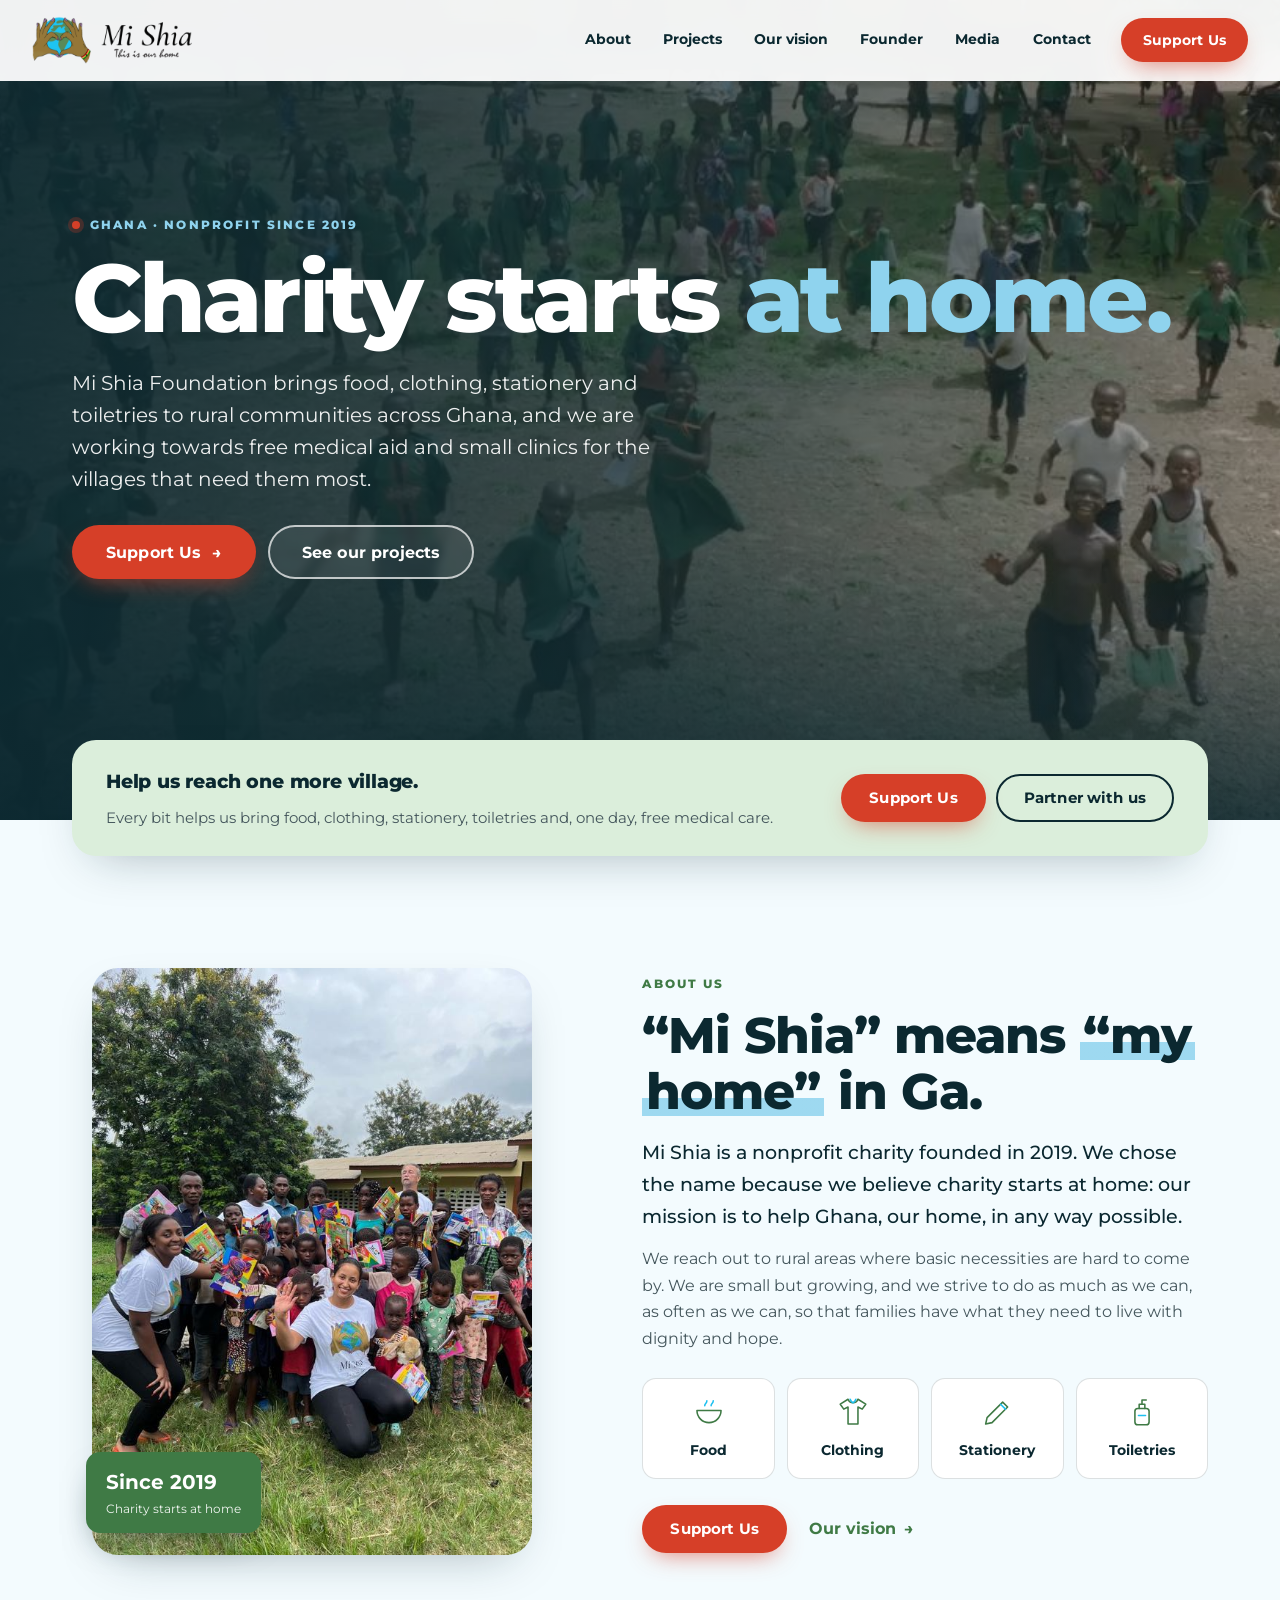
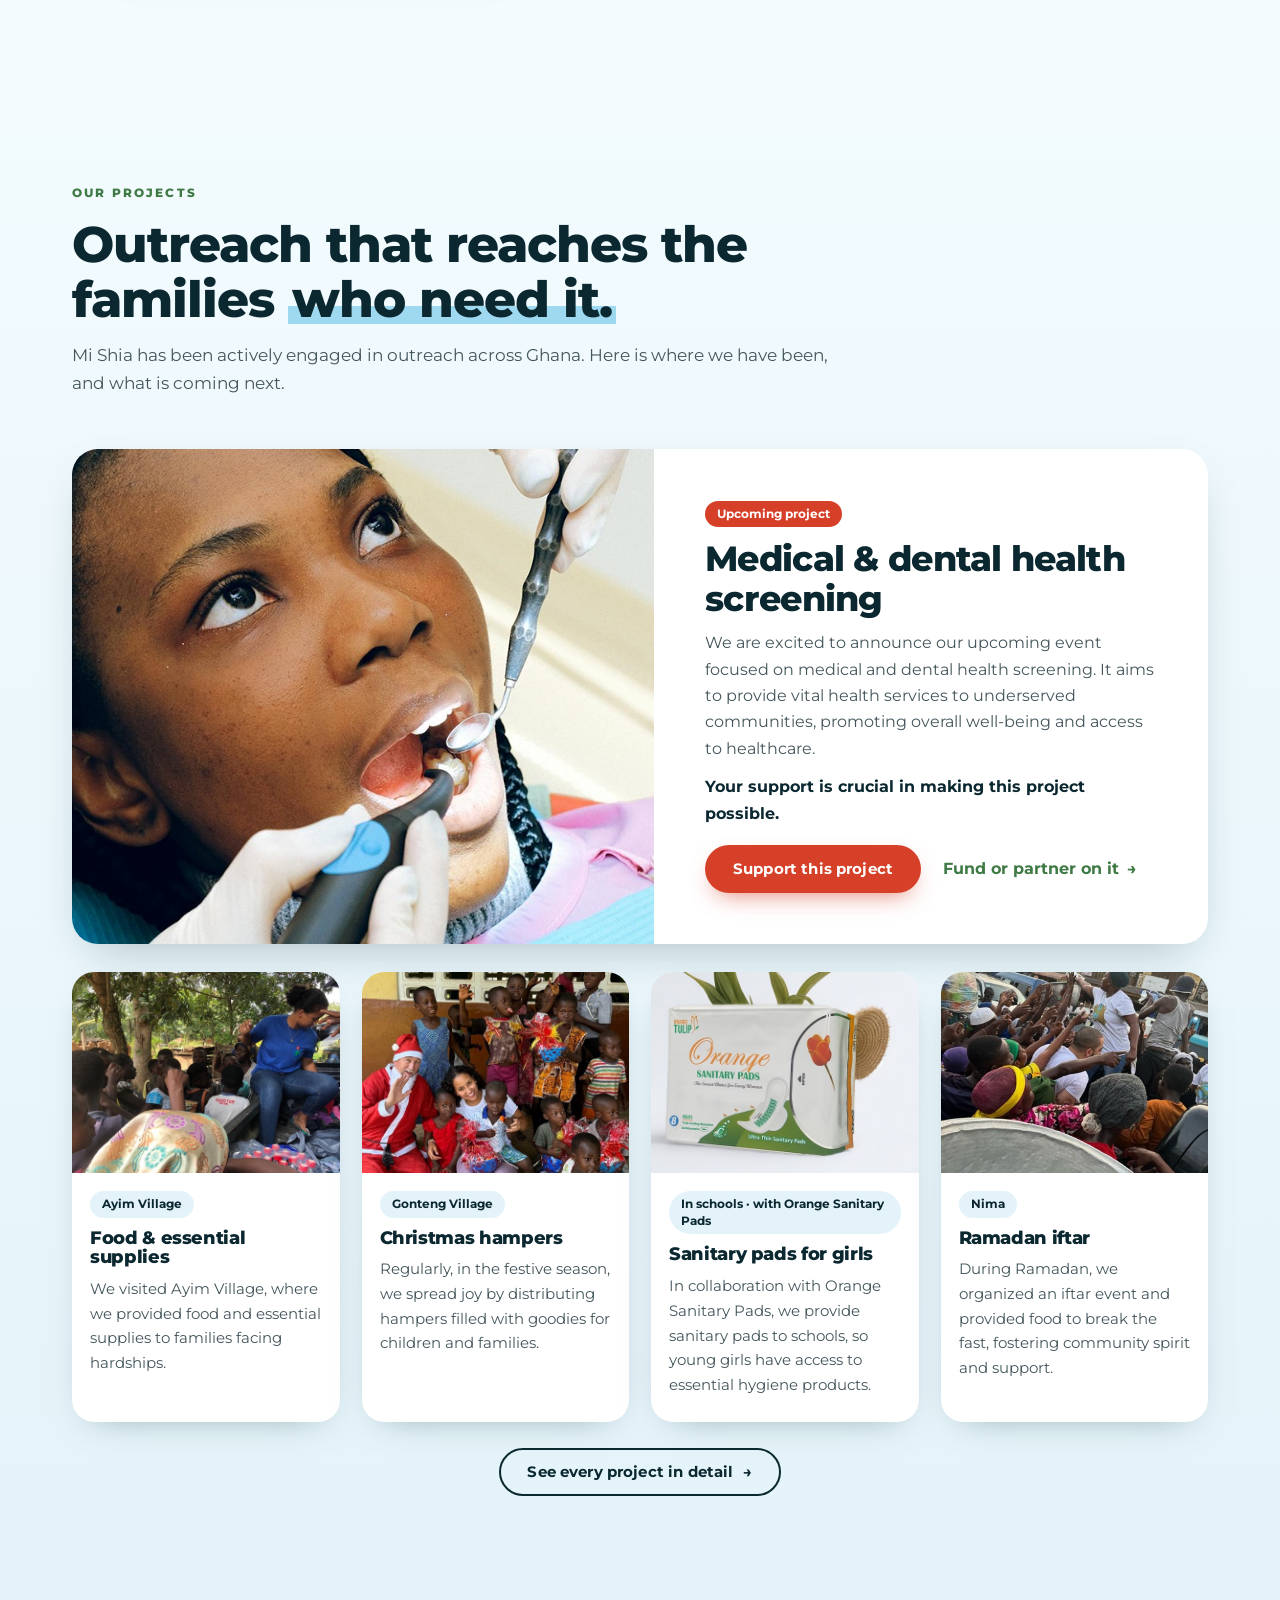
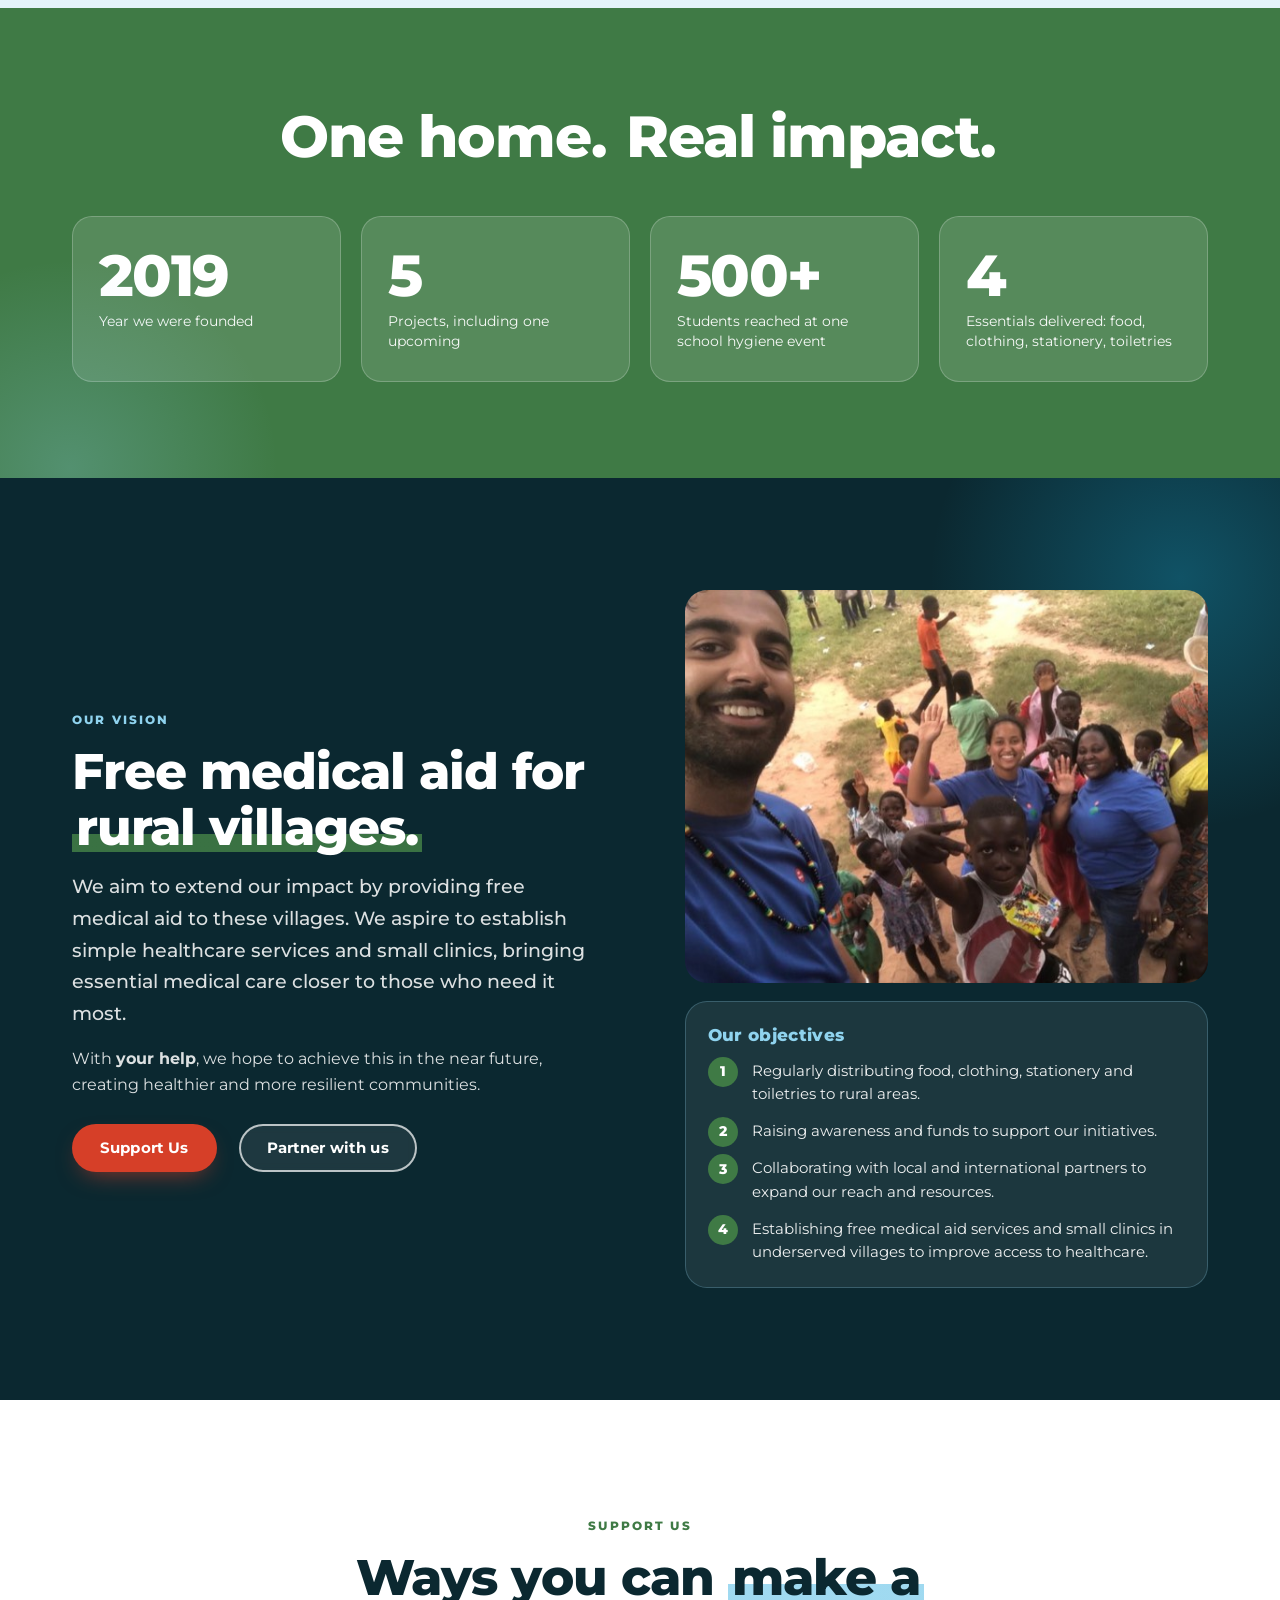
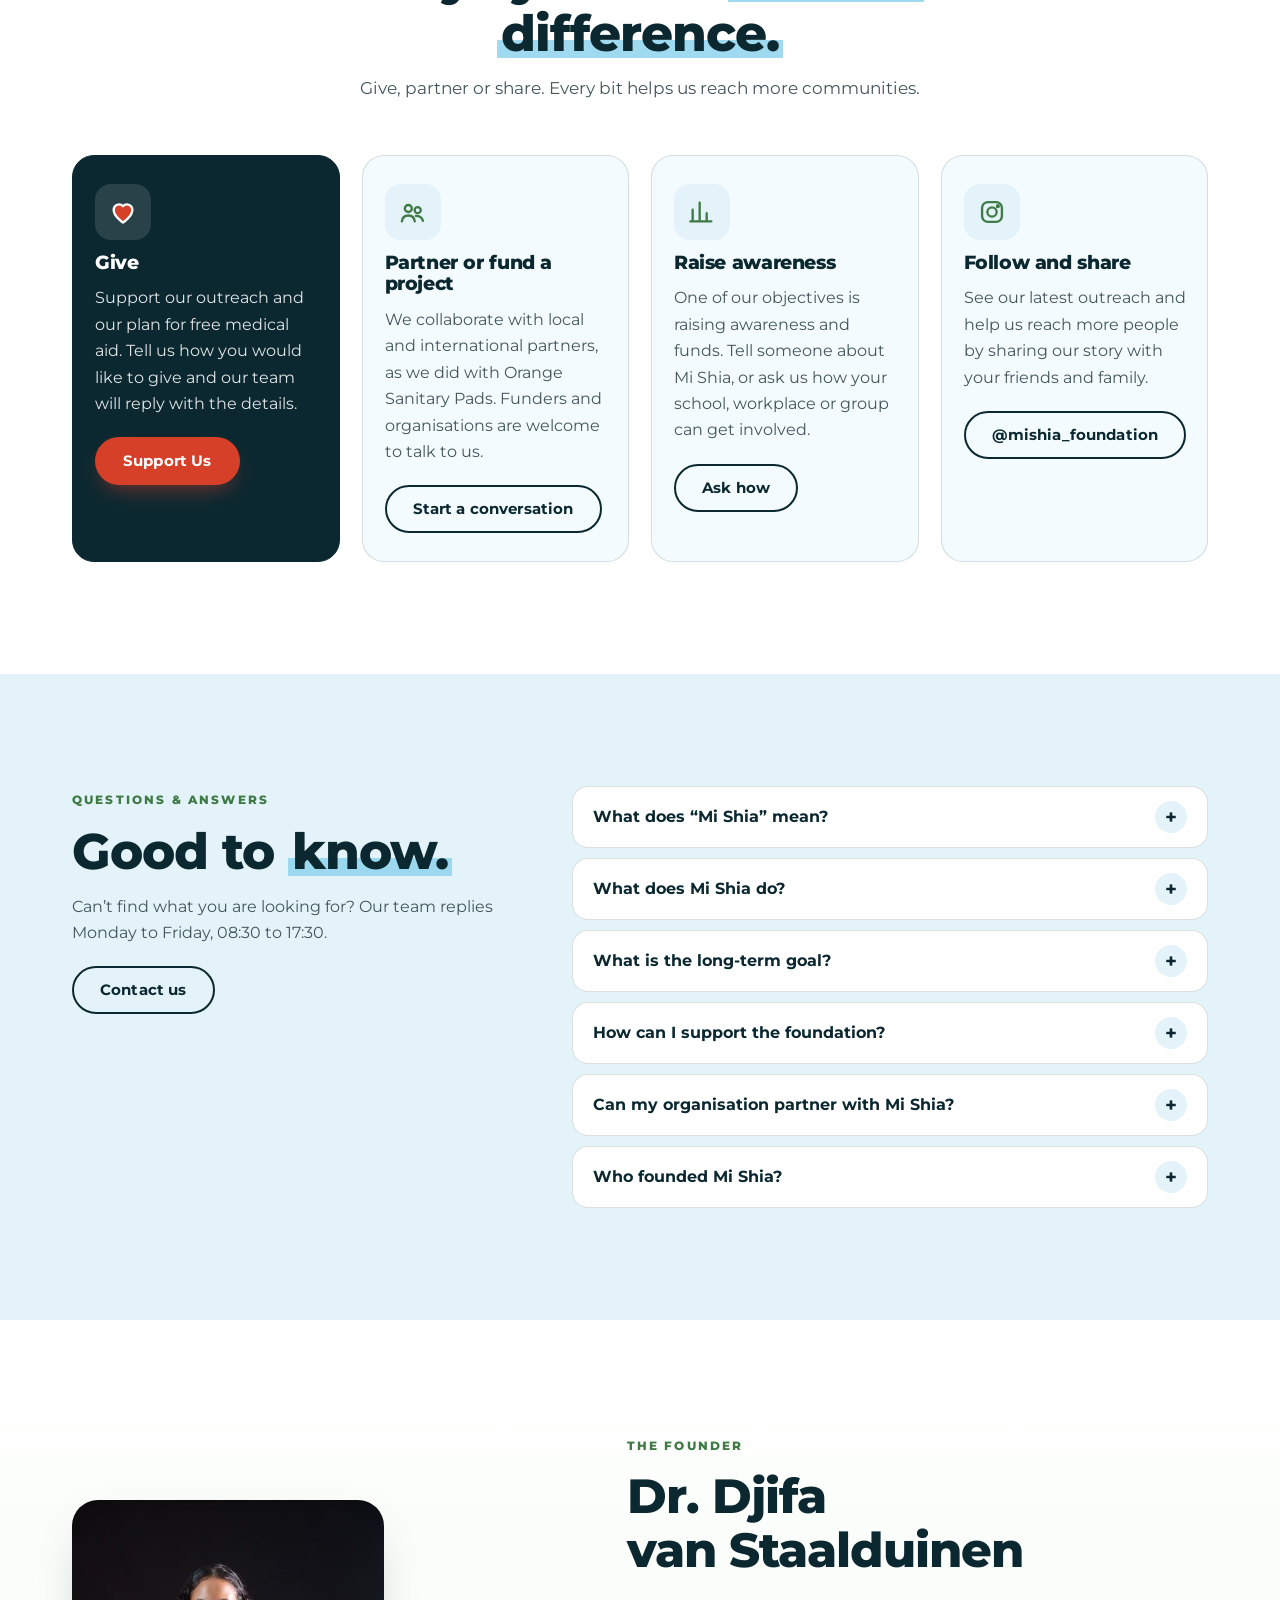
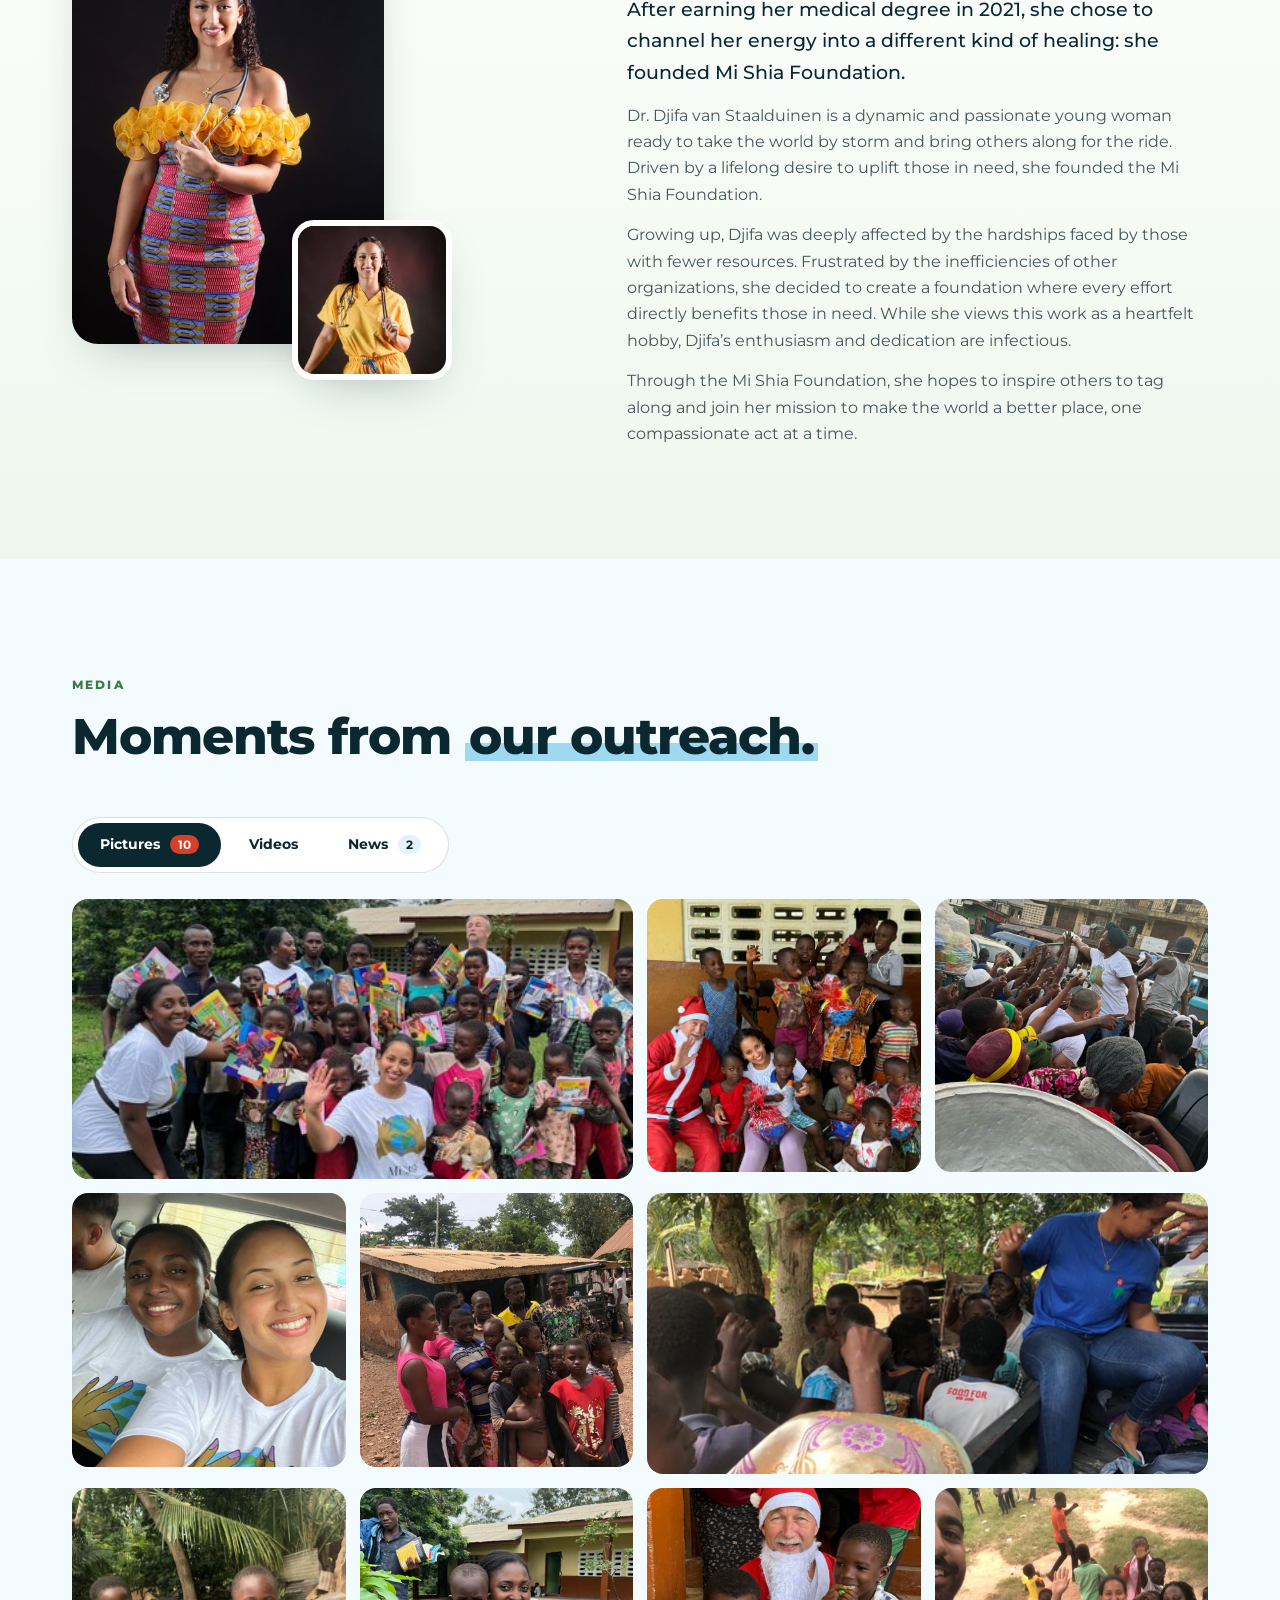
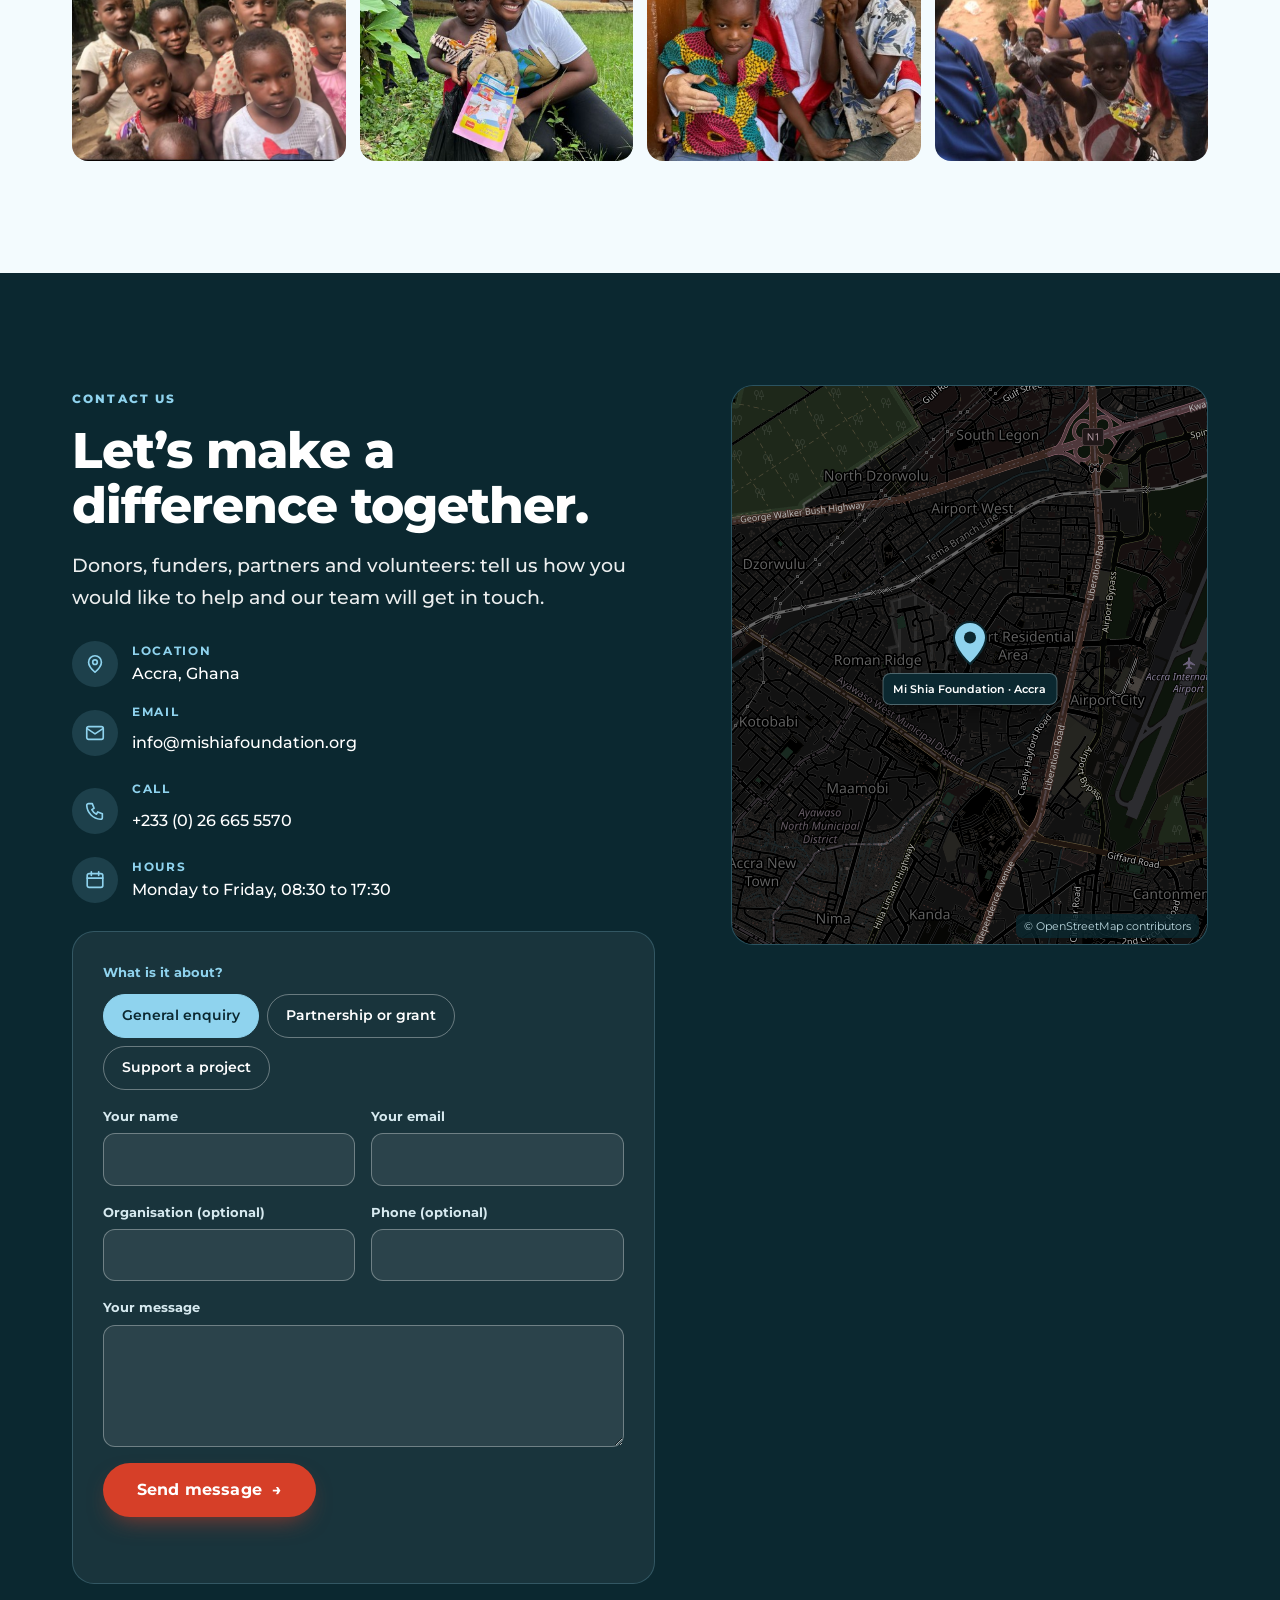
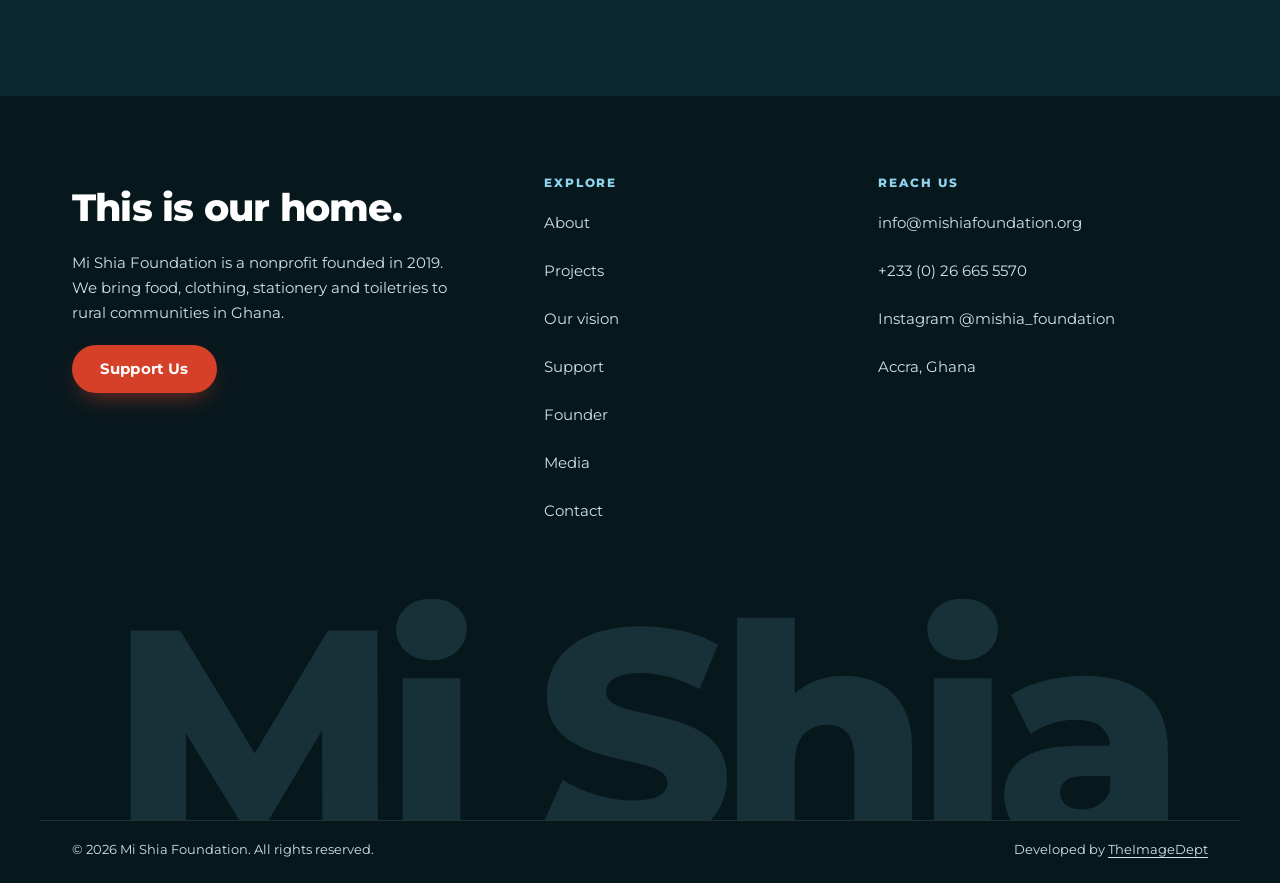
==== index.html @ f890f3b7 "Redesign: humanitarian look, projects page, new hero video, swipe cards on phones - New single style" ====
<!doctype html>
<html lang="en">
<head>
  <meta charset="utf-8">
  <meta name="viewport" content="width=device-width, initial-scale=1, viewport-fit=cover">
  <meta name="theme-color" content="#0b2830">
  <title>Mi Shia Foundation | Charity starts at home</title>
  <meta name="description" content="Mi Shia Foundation is a Ghanaian nonprofit founded in 2019. We bring food, clothing, stationery and toiletries to rural communities, and we are working towards free medical aid and small clinics.">
  <meta property="og:title" content="Mi Shia Foundation | This is our home">
  <meta property="og:description" content="Food, clothing, stationery and toiletries for rural communities in Ghana. Help us reach one more village.">
  <meta property="og:image" content="assets/images/support.jpg">
  <link rel="icon" href="https://mishiafoundation.org/wp-content/uploads/2025/03/cropped-Favicon-32x32.png">
  <link rel="preconnect" href="https://fonts.googleapis.com">
  <link rel="preconnect" href="https://fonts.gstatic.com" crossorigin>
  <link href="https://fonts.googleapis.com/css2?family=Montserrat:wght@400..800&display=swap" rel="stylesheet">
  <link rel="preload" as="image" href="assets/images/hero-poster.jpg" fetchpriority="high">
  <link rel="stylesheet" href="assets/css/site.css">
  <script>document.documentElement.classList.add('js');</script>
</head>
<body>
  <a class="skip" href="#main">Skip to content</a>

  <header class="nav" id="nav">
    <div class="nav-in">
      <a class="brand" href="#home" aria-label="Mi Shia Foundation, home">
        <img src="assets/images/logo-small.png" alt="Mi Shia, this is our home" width="420" height="144">
      </a>
      <nav class="nav-links" id="nav-links" aria-label="Main">
        <a href="#about">About</a>
        <a href="projects.html">Projects</a>
        <a href="#vision">Our vision</a>
        <a href="#founder">Founder</a>
        <a href="#media">Media</a>
        <a href="#contact">Contact</a>
        <a class="btn btn-cta nav-drawer-cta" href="#donate">Support Us</a>
      </nav>
      <a class="btn btn-cta btn-sm nav-cta" href="#donate">Support Us</a>
      <button class="menu-toggle" type="button" aria-label="Open menu" aria-expanded="false" aria-controls="nav-links"><span></span></button>
    </div>
  </header>

  <main id="main">

  <!-- ============ HERO ============ -->
  <section class="hero" id="home" aria-labelledby="hero-title">
    <div class="hero-media" aria-hidden="true">
      <img class="hero-poster" src="assets/images/hero-poster.jpg" alt="" width="960" height="540" fetchpriority="high" decoding="async">
      <video id="hero-video" muted loop playsinline preload="none" poster="assets/images/hero-poster.jpg"></video>
      <script>
        /* Each device downloads only its own clip (about 3 MB on a phone, 6 MB on a computer).
           Nothing is downloaded in data-saver mode, on 2G, or when the visitor asked for less motion:
           they just see the still picture. Phones only autoplay muted, inline video, so those flags are set first. */
        (function () {
          var v = document.getElementById('hero-video'); if (!v) return;
          var c = navigator.connection || {}, m = window.matchMedia;
          if (c.saveData || /(^|-)2g$/.test(c.effectiveType || '') || (m && m('(prefers-reduced-motion: reduce)').matches)) return;
          var phone = (m && m('(max-width: 720px), (pointer: coarse) and (max-height: 520px)').matches) || /(^|-)3g$/.test(c.effectiveType || '');
          v.muted = true; v.defaultMuted = true; v.volume = 0;
          ['muted', 'playsinline', 'webkit-playsinline', 'disablepictureinpicture', 'disableremoteplayback'].forEach(function (a) { v.setAttribute(a, ''); });
          v.preload = 'auto';
          v.src = phone ? 'assets/videos/hero-mobile.mp4' : 'assets/videos/hero-desktop.mp4';
          function go() { var p = v.play(); if (p && p.catch) p.catch(arm); }
          function arm() {
            ['touchend', 'pointerup', 'click', 'keydown'].forEach(function (t) {
              window.addEventListener(t, function f() { window.removeEventListener(t, f, true); go(); }, { capture: true, passive: true });
            });
          }
          v.addEventListener('canplay', go, { once: true });
          v.addEventListener('playing', function () { v.classList.add('on'); });
          document.addEventListener('visibilitychange', function () { if (!document.hidden && v.paused && v.src) go(); });
        })();
      </script>
    </div>

    <div class="wrap hero-grid">
      <div class="hero-copy">
        <p class="kicker kicker-light"><span class="dot" aria-hidden="true"></span>Ghana &middot; Nonprofit since 2019</p>
        <h1 id="hero-title">Charity starts <span class="hl">at home.</span></h1>
        <p class="hero-sub">Mi Shia Foundation brings food, clothing, stationery and toiletries to rural communities across Ghana, and we are working towards free medical aid and small clinics for the villages that need them most.</p>
        <div class="hero-cta">
          <a class="btn btn-cta btn-lg" href="#donate">Support Us <span aria-hidden="true">&rarr;</span></a>
          <a class="btn btn-ghost btn-lg" href="#projects">See our projects</a>
        </div>
      </div>

    </div>
  </section>

  <!-- ============ HERO STRIP: featured project + quick give ============ -->
  <section class="strip" aria-label="Featured project and ways to give">
    <div class="wrap strip-grid">
      <div class="strip-give">
        <p class="strip-title">Help us reach one more village.</p>
        <p>Every bit helps us bring food, clothing, stationery, toiletries and, one day, free medical care.</p>
        <div class="strip-btns">
          <a class="btn btn-cta" data-donate href="mailto:info@mishiafoundation.org?subject=I%20would%20like%20to%20support%20Mi%20Shia%20Foundation">Support Us</a>
          <a class="btn btn-outline" href="#contact" data-enquiry="Partnership or grant">Partner with us</a>
        </div>
      </div>
    </div>
  </section>

  <!-- ============ ABOUT ============ -->
  <section class="section about" id="about" aria-labelledby="about-title">
    <div class="wrap about-grid">
      <figure class="about-photo reveal">
        <img src="assets/images/support-sm.jpg" srcset="assets/images/support-sm.jpg 600w, assets/images/support.jpg 810w" sizes="(min-width: 900px) 440px, 90vw" alt="Mi Shia volunteers kneeling and smiling with children who are holding new books" width="600" height="800" loading="lazy" decoding="async">
        <figcaption class="about-badge"><strong>Since 2019</strong><span>Charity starts at home</span></figcaption>
      </figure>

      <div class="about-copy reveal">
        <p class="kicker">About us</p>
        <h2 id="about-title">&ldquo;Mi Shia&rdquo; means <span class="mark">&ldquo;my home&rdquo;</span> in Ga.</h2>
        <p class="lede">Mi Shia is a nonprofit charity founded in 2019. We chose the name because we believe charity starts at home: our mission is to help Ghana, our home, in any way possible.</p>
        <p>We reach out to rural areas where basic necessities are hard to come by. We are small but growing, and we strive to do as much as we can, as often as we can, so that families have what they need to live with dignity and hope.</p>

        <ul class="essentials" aria-label="What we give">
          <li><svg viewBox="0 0 48 48" aria-hidden="true"><path d="M7 22h34a17 17 0 0 1-34 0z"/><path d="M18 15c0-3 3-3 3-7M27 15c0-3 3-3 3-7" class="acc"/></svg><span>Food</span></li>
          <li><svg viewBox="0 0 48 48" aria-hidden="true"><path d="M17 6 6 13l5 7 6-3v24h14V17l6 3 5-7-11-7c-1 3-4 5-7 5s-6-2-7-5z"/><path d="M20 6c1 3 4 5 4 5s3-2 4-5" class="acc"/></svg><span>Clothing</span></li>
          <li><svg viewBox="0 0 48 48" aria-hidden="true"><path d="M8 41l2-9 22-22 7 7-22 22z"/><path d="M29 13l7 7" class="acc"/></svg><span>Stationery</span></li>
          <li><svg viewBox="0 0 48 48" aria-hidden="true"><rect x="14" y="19" width="20" height="23" rx="4"/><path d="M20 19v-6h8v6M24 13V7h6"/><path d="M19 29h10" class="acc"/></svg><span>Toiletries</span></li>
        </ul>

        <div class="row-cta">
          <a class="btn btn-cta" href="#donate">Support Us</a>
          <a class="link-arrow" href="#vision">Our vision <span aria-hidden="true">&rarr;</span></a>
        </div>
      </div>
    </div>
  </section>

  <!-- ============ PROJECTS ============ -->
  <section class="section projects" id="projects" aria-labelledby="projects-title">
    <div class="wrap">
      <header class="section-head reveal">
        <p class="kicker">Our projects</p>
        <h2 id="projects-title">Outreach that reaches the families <span class="mark">who need it.</span></h2>
        <p>Mi Shia has been actively engaged in outreach across Ghana. Here is where we have been, and what is coming next.</p>
      </header>

      <article class="feature reveal" id="screening">
        <img src="assets/images/projects/screening.jpg" srcset="assets/images/projects/screening-sm.jpg 560w, assets/images/projects/screening.jpg 800w" sizes="(min-width: 900px) 50vw, 100vw" alt="A young woman having a dental check-up" width="800" height="600" loading="lazy" decoding="async">
        <div class="feature-body">
          <span class="chip chip-cta">Upcoming project</span>
          <h3>Medical &amp; dental health screening</h3>
          <p>We are excited to announce our upcoming event focused on medical and dental health screening. It aims to provide vital health services to underserved communities, promoting overall well-being and access to healthcare.</p>
          <p class="strong">Your support is crucial in making this project possible.</p>
          <div class="row-cta">
            <a class="btn btn-cta" href="#donate">Support this project</a>
            <a class="link-arrow" href="#contact" data-enquiry="Partnership or grant">Fund or partner on it <span aria-hidden="true">&rarr;</span></a>
          </div>
        </div>
      </article>

      <div class="proj-grid">
        <article class="proj reveal">
          <img src="assets/images/projects/ayim-sm.jpg" srcset="assets/images/projects/ayim-sm.jpg 560w, assets/images/projects/ayim.jpg 900w" sizes="(min-width: 900px) 360px, (min-width: 600px) 45vw, 92vw" alt="A volunteer handing out supplies to a crowd of children under a tree" width="560" height="420" loading="lazy" decoding="async">
          <div class="proj-body">
            <span class="chip">Ayim Village</span>
            <h3>Food &amp; essential supplies</h3>
            <p>We visited Ayim Village, where we provided food and essential supplies to families facing hardships.</p>
          </div>
        </article>

        <article class="proj reveal">
          <img src="assets/images/projects/gonteng-sm.jpg" srcset="assets/images/projects/gonteng-sm.jpg 560w, assets/images/projects/gonteng.jpg 900w" sizes="(min-width: 900px) 360px, (min-width: 600px) 45vw, 92vw" alt="Children holding wrapped Christmas hampers with a volunteer dressed as Santa" width="560" height="420" loading="lazy" decoding="async">
          <div class="proj-body">
            <span class="chip">Gonteng Village</span>
            <h3>Christmas hampers</h3>
            <p>Regularly, in the festive season, we spread joy by distributing hampers filled with goodies for children and families.</p>
          </div>
        </article>

        <article class="proj reveal">
          <img src="assets/images/projects/pads-sm.jpg" srcset="assets/images/projects/pads-sm.jpg 560w, assets/images/projects/pads.jpg 800w" sizes="(min-width: 900px) 360px, (min-width: 600px) 45vw, 92vw" alt="Menstrual hygiene event for schoolgirls" width="560" height="420" loading="lazy" decoding="async">
          <div class="proj-body">
            <span class="chip">In schools &middot; with Orange Sanitary Pads</span>
            <h3>Sanitary pads for girls</h3>
            <p>In collaboration with Orange Sanitary Pads, we provide sanitary pads to schools, so young girls have access to essential hygiene products.</p>
          </div>
        </article>

        <article class="proj reveal">
          <img src="assets/images/projects/iftar-sm.jpg" srcset="assets/images/projects/iftar-sm.jpg 560w, assets/images/projects/iftar.jpg 900w" sizes="(min-width: 900px) 360px, (min-width: 600px) 45vw, 92vw" alt="Volunteers handing out food to a gathered crowd" width="560" height="420" loading="lazy" decoding="async">
          <div class="proj-body">
            <span class="chip">Nima</span>
            <h3>Ramadan iftar</h3>
            <p>During Ramadan, we organized an iftar event and provided food to break the fast, fostering community spirit and support.</p>
          </div>
        </article>
      </div>
      <p class="all-link reveal"><a class="btn btn-outline" href="projects.html">See every project in detail <span aria-hidden="true">&rarr;</span></a></p>
    </div>
  </section>

  <!-- ============ IMPACT BAND ============ -->
  <section class="band" aria-labelledby="band-title">
    <div class="wrap">
      <h2 id="band-title" class="band-title reveal">One home. <span class="mark mark-sky">Real impact.</span></h2>
      <ul class="band-grid">
        <li class="reveal"><strong>2019</strong><span>Year we were founded</span></li>
        <li class="reveal"><strong>5</strong><span>Projects, including one upcoming</span></li>
        <li class="reveal"><strong>500+</strong><span>Students reached at one school hygiene event</span></li>
        <li class="reveal"><strong>4</strong><span>Essentials delivered: food, clothing, stationery, toiletries</span></li>
      </ul>
    </div>
  </section>

  <!-- ============ VISION (dark band) ============ -->
  <section class="section vision" id="vision" aria-labelledby="vision-title">
    <div class="wrap vision-grid">
      <div class="vision-copy reveal">
        <p class="kicker kicker-light">Our vision</p>
        <h2 id="vision-title">Free medical aid for <span class="mark mark-sky">rural villages.</span></h2>
        <p class="lede">We aim to extend our impact by providing free medical aid to these villages. We aspire to establish simple healthcare services and small clinics, bringing essential medical care closer to those who need it most.</p>
        <p>With <strong>your help</strong>, we hope to achieve this in the near future, creating healthier and more resilient communities.</p>
        <div class="row-cta">
          <a class="btn btn-cta" href="#donate">Support Us</a>
          <a class="btn btn-ghost" href="#contact" data-enquiry="Partnership or grant">Partner with us</a>
        </div>
      </div>

      <div class="vision-side reveal">
        <img src="assets/images/projects/vision-sm.jpg" srcset="assets/images/projects/vision-sm.jpg 560w, assets/images/projects/vision.jpg 900w" sizes="(min-width: 900px) 460px, 92vw" alt="Mi Shia volunteers and children waving at the camera" width="560" height="420" loading="lazy" decoding="async">
        <div class="objectives">
          <h3>Our objectives</h3>
          <ol>
            <li>Regularly distributing food, clothing, stationery and toiletries to rural areas.</li>
            <li>Raising awareness and funds to support our initiatives.</li>
            <li>Collaborating with local and international partners to expand our reach and resources.</li>
            <li>Establishing free medical aid services and small clinics in underserved villages to improve access to healthcare.</li>
          </ol>
        </div>
      </div>
    </div>
  </section>

  <!-- ============ SUPPORT ============ -->
  <section class="section support" id="donate" aria-labelledby="donate-title">
    <div class="wrap">
      <header class="section-head center reveal">
        <p class="kicker">Support us</p>
        <h2 id="donate-title">Ways you can <span class="mark">make a difference.</span></h2>
        <p>Give, partner or share. Every bit helps us reach more communities.</p>
      </header>

      <div class="ways">
        <article class="way way-main reveal">
          <span class="way-ico" aria-hidden="true"><svg viewBox="0 0 24 24"><path d="M12 21s-8-5.2-8-11a4.6 4.6 0 0 1 8-3 4.6 4.6 0 0 1 8 3c0 5.8-8 11-8 11z"/></svg></span>
          <h3>Give</h3>
          <p>Support our outreach and our plan for free medical aid. Tell us how you would like to give and our team will reply with the details.</p>
          <a class="btn btn-cta" id="give-btn" data-donate href="mailto:info@mishiafoundation.org?subject=I%20would%20like%20to%20support%20Mi%20Shia%20Foundation">Support Us</a>
        </article>
        <article class="way reveal">
          <span class="way-ico" aria-hidden="true"><svg viewBox="0 0 24 24"><path d="M8 12a3 3 0 1 0 0-6 3 3 0 0 0 0 6zM16 13a2.6 2.6 0 1 0 0-5.2 2.6 2.6 0 0 0 0 5.2zM2.5 20c.4-3.4 2.6-5 5.5-5s5.1 1.6 5.5 5M14.5 15.3c3 0 5.2 1.2 6 4.2"/></svg></span>
          <h3>Partner or fund a project</h3>
          <p>We collaborate with local and international partners, as we did with Orange Sanitary Pads. Funders and organisations are welcome to talk to us.</p>
          <a class="btn btn-outline" href="#contact" data-enquiry="Partnership or grant">Start a conversation</a>
        </article>
        <article class="way reveal">
          <span class="way-ico" aria-hidden="true"><svg viewBox="0 0 24 24"><path d="M4 20V10m6 10V4m6 16v-7m4 7H2"/></svg></span>
          <h3>Raise awareness</h3>
          <p>One of our objectives is raising awareness and funds. Tell someone about Mi Shia, or ask us how your school, workplace or group can get involved.</p>
          <a class="btn btn-outline" href="#contact" data-enquiry="General enquiry">Ask how</a>
        </article>
        <article class="way reveal">
          <span class="way-ico" aria-hidden="true"><svg viewBox="0 0 24 24"><rect x="3.5" y="3.5" width="17" height="17" rx="5"/><circle cx="12" cy="12" r="4"/><circle cx="17" cy="7" r=".8" fill="currentColor"/></svg></span>
          <h3>Follow and share</h3>
          <p>See our latest outreach and help us reach more people by sharing our story with your friends and family.</p>
          <a class="btn btn-outline" href="https://www.instagram.com/mishia_foundation" target="_blank" rel="noopener">@mishia_foundation<span class="sr-only"> (opens Instagram in a new tab)</span></a>
        </article>
      </div>
    </div>
  </section>

  <!-- ============ FAQ ============ -->
  <section class="section faq" id="faq" aria-labelledby="faq-title">
    <div class="wrap faq-grid">
      <div class="faq-intro reveal">
        <p class="kicker">Questions &amp; answers</p>
        <h2 id="faq-title">Good to <span class="mark">know.</span></h2>
        <p>Can&rsquo;t find what you are looking for? Our team replies Monday to Friday, 08:30 to 17:30.</p>
        <a class="btn btn-outline" href="#contact">Contact us</a>
      </div>
      <div class="faq-list reveal">
        <details><summary>What does &ldquo;Mi Shia&rdquo; mean?</summary><p>In Ga, &ldquo;Mi Shia&rdquo; means &ldquo;my home&rdquo;. We chose it because we believe charity starts at home. Our slogan is &ldquo;This is our home&rdquo;.</p></details>
        <details><summary>What does Mi Shia do?</summary><p>We are a nonprofit founded in 2019. We hand out food, clothing, stationery and toiletries to rural communities in Ghana, including Ayim Village and Gonteng Village, and we work with partners such as Orange Sanitary Pads to provide sanitary pads to schools.</p></details>
        <details><summary>What is the long-term goal?</summary><p>Free medical aid for rural villages and, in time, small clinics. Our upcoming medical and dental health screening is a step in that direction.</p></details>
        <details><summary>How can I support the foundation?</summary><p>You can give, partner with us or fund a project, or help us raise awareness. Use the Support Us button or contact us at info@mishiafoundation.org and we will reply with the details.</p></details>
        <details><summary>Can my organisation partner with Mi Shia?</summary><p>Yes. One of our objectives is collaborating with local and international partners to expand our reach and resources. Choose &ldquo;Partnership or grant&rdquo; in the contact form.</p></details>
        <details><summary>Who founded Mi Shia?</summary><p>Dr. Djifa van Staalduinen, a medical doctor since 2021, founded the foundation in 2019.</p></details>
      </div>
    </div>
  </section>

  <!-- ============ FOUNDER ============ -->
  <section class="section founder" id="founder" aria-labelledby="founder-title">
    <div class="wrap founder-grid">
      <div class="founder-photos reveal">
        <img class="fp-main" src="assets/images/founder-sm.jpg" srcset="assets/images/founder-sm.jpg 449w, assets/images/founder.jpg 898w" sizes="(min-width: 900px) 380px, 70vw" alt="Dr. Djifa van Staalduinen smiling in a bright dress" width="449" height="640" loading="lazy" decoding="async">
        <img class="fp-small" src="assets/images/founder-2.jpg" alt="Dr. Djifa van Staalduinen in scrubs with a stethoscope" width="200" height="200" loading="lazy" decoding="async">
      </div>
      <div class="founder-copy reveal">
        <p class="kicker">The founder</p>
        <h2 id="founder-title">Dr. Djifa van&nbsp;Staalduinen</h2>
        <p class="lede">After earning her medical degree in 2021, she chose to channel her energy into a different kind of healing: she founded Mi Shia Foundation.</p>
        <p>Dr. Djifa van Staalduinen is a dynamic and passionate young woman ready to take the world by storm and bring others along for the ride. Driven by a lifelong desire to uplift those in need, she founded the Mi Shia Foundation.</p>
        <div class="bio-more" id="bio-more">
          <p>Growing up, Djifa was deeply affected by the hardships faced by those with fewer resources. Frustrated by the inefficiencies of other organizations, she decided to create a foundation where every effort directly benefits those in need. While she views this work as a heartfelt hobby, Djifa&rsquo;s enthusiasm and dedication are infectious.</p>
          <p>Through the Mi Shia Foundation, she hopes to inspire others to tag along and join her mission to make the world a better place, one compassionate act at a time.</p>
        </div>
        <button class="link-btn" id="founder-more" type="button" aria-expanded="false" aria-controls="bio-more">Read more</button>
      </div>
    </div>
  </section>

  <!-- ============ MEDIA ============ -->
  <section class="section media" id="media" aria-labelledby="media-title">
    <div class="wrap">
      <header class="section-head reveal">
        <p class="kicker">Media</p>
        <h2 id="media-title">Moments from <span class="mark">our outreach.</span></h2>
      </header>

      <div class="tabs reveal" role="tablist" aria-label="Media categories">
        <button role="tab" id="tab-pictures" aria-controls="panel-pictures" aria-selected="true" data-tab="pictures">Pictures <span>10</span></button>
        <button role="tab" id="tab-videos" aria-controls="panel-videos" aria-selected="false" data-tab="videos" tabindex="-1">Videos</button>
        <button role="tab" id="tab-news" aria-controls="panel-news" aria-selected="false" data-tab="news" tabindex="-1">News <span>2</span></button>
      </div>

      <div class="panel" id="panel-pictures" role="tabpanel" aria-labelledby="tab-pictures">
        <ul class="gallery">
          <li><button class="gal-item" type="button" data-full="assets/images/gallery/Group-Pic.jpg" data-caption="The Mi Shia team with children and their gifts"><img src="assets/images/gallery/thumb/Group-Pic.jpg" alt="The Mi Shia team with children and their gifts" width="420" height="560" loading="lazy" decoding="async"></button></li>
          <li><button class="gal-item" type="button" data-full="assets/images/gallery/pic.jpg" data-caption="Santa with children and Christmas hampers"><img src="assets/images/gallery/thumb/pic.jpg" alt="Santa with children and Christmas hampers" width="557" height="560" loading="lazy" decoding="async"></button></li>
          <li><button class="gal-item" type="button" data-full="assets/images/gallery/pic1.jpg" data-caption="Food and supplies being handed out"><img src="assets/images/gallery/thumb/pic1.jpg" alt="Food and supplies being handed out" width="420" height="560" loading="lazy" decoding="async"></button></li>
          <li><button class="gal-item" type="button" data-full="assets/images/gallery/pic2.jpg" data-caption="Volunteers in Mi Shia t-shirts"><img src="assets/images/gallery/thumb/pic2.jpg" alt="Volunteers in Mi Shia t-shirts" width="419" height="560" loading="lazy" decoding="async"></button></li>
          <li><button class="gal-item" type="button" data-full="assets/images/gallery/pic3.jpg" data-caption="Children and young people in a village"><img src="assets/images/gallery/thumb/pic3.jpg" alt="Children and young people in a village" width="560" height="420" loading="lazy" decoding="async"></button></li>
          <li><button class="gal-item" type="button" data-full="assets/images/gallery/pic4.jpg" data-caption="Gifts and supplies shared in a village"><img src="assets/images/gallery/thumb/pic4.jpg" alt="Gifts and supplies shared in a village" width="560" height="420" loading="lazy" decoding="async"></button></li>
          <li><button class="gal-item" type="button" data-full="assets/images/gallery/pic5.jpg" data-caption="Children at an outreach"><img src="assets/images/gallery/thumb/pic5.jpg" alt="Children at an outreach" width="560" height="556" loading="lazy" decoding="async"></button></li>
          <li><button class="gal-item" type="button" data-full="assets/images/gallery/pic6.jpg" data-caption="A volunteer with a child and gifts"><img src="assets/images/gallery/thumb/pic6.jpg" alt="A volunteer with a child and gifts" width="420" height="560" loading="lazy" decoding="async"></button></li>
          <li><button class="gal-item" type="button" data-full="assets/images/gallery/pic7.jpg" data-caption="Santa with two children"><img src="assets/images/gallery/thumb/pic7.jpg" alt="Santa with two children" width="440" height="560" loading="lazy" decoding="async"></button></li>
          <li><button class="gal-item" type="button" data-full="assets/images/gallery/pic8.jpg" data-caption="Volunteers and children waving"><img src="assets/images/gallery/thumb/pic8.jpg" alt="Volunteers and children waving" width="560" height="420" loading="lazy" decoding="async"></button></li>
        </ul>
      </div>

      <div class="panel" id="panel-videos" role="tabpanel" aria-labelledby="tab-videos" hidden>
        <!-- To add a video: put the file in assets/videos/ and add a <figure class="vid"> with a <video controls preload="none" poster="..."> here. -->
        <div class="empty">
          <span class="empty-ico" aria-hidden="true"><svg viewBox="0 0 48 48"><circle cx="24" cy="24" r="19"/><path d="M20 16l13 8-13 8z" class="acc"/></svg></span>
          <h3>Videos are on the way.</h3>
          <p>We are gathering footage from our outreach. Until then, take a look at the pictures from our visits.</p>
          <button class="btn btn-cta" type="button" data-goto="pictures">See the pictures</button>
        </div>
      </div>

      <div class="panel" id="panel-news" role="tabpanel" aria-labelledby="tab-news" hidden>
        <div class="news-grid">
          <article class="news-card">
            <img src="assets/images/news/Post_2.jpg" alt="Menstrual hygiene event for schoolgirls" width="800" height="600" loading="lazy" decoding="async">
            <div class="news-body">
              <p class="news-tag">News <span>12 March 2025</span></p>
              <h3>Orange Sanitary Pads collaborates with Mi Shia Foundation to promote Menstrual Hygiene</h3>
              <p>Mi Shia Foundation has partnered with Orange Tulip to celebrate the World Menstrual Hygiene Day on Monday May 27, 2024 at the Osu Presbyterian Secondary School.</p>
              <button class="link-btn" type="button" data-article="article-orange">Read the article <span aria-hidden="true">&rarr;</span></button>
              <div class="article-full" id="article-orange" hidden>
                <p>Mi Shia Foundation has partnered with Orange Tulip to celebrate the World Menstrual Hygiene Day on Monday May 27, 2024 at the Osu Presbyterian Secondary School.</p>
                <p>The event which took place at the Osu Presbyterian Church Chapel, gathered over 500 female students with the aim to educate young women on menstrual hygiene under the theme &ldquo;menstrual friendly world.&rdquo;</p>
                <p>According to the team, this collaborative effort aimed to empower young women with knowledge and resources to manage their menstrual health effectively.</p>
                <p>Speaking at the event, founder of Mishia Foundation, Miss Dzifa renowned for her presence on TikTok and a qualified medical doctor, hinted at the significance of maintaining personal hygiene, particularly during menstruation.</p>
                <p>Mr. Michael Eshun, Chief Operations Officer at Orange Sanitary, emphasized that periods are natural and not a cause for shame or disgust.</p>
                <p>The students actively participated in a Q&amp;A session, seeking clarification and sharing insights. Some students received gifts, while all were provided with packs of sanitary pads courtesy of Mishia Foundation and Orange Charities, the corporate social responsibility arm of Orange Sanitary Pads.</p>
                <h4>About Mi Shia Foundation</h4>
                <p>Mi Shia Foundation, is a small nonprofit organisation founded in 2019. Mi Shia comes from Ga &ldquo;my home&rdquo; because we believe charity starts at home. We aim to help people of lower socioeconomic status not only with health but basic needs.</p>
              </div>
            </div>
          </article>

          <article class="news-card">
            <img src="assets/images/news/Post_1.jpg" alt="A young woman having a dental check-up" width="800" height="600" loading="lazy" decoding="async">
            <div class="news-body">
              <p class="news-tag">Event <span>12 March 2025</span></p>
              <h3>Medical and Dental Health Screening</h3>
              <p>We are excited to announce our upcoming event focused on medical and dental health screening. This initiative aims to provide vital health services to underserved communities, promoting overall well-being and access to healthcare. <strong>Your support is crucial in making these activities possible!</strong></p>
              <a class="link-btn" href="#donate">Support this event <span aria-hidden="true">&rarr;</span></a>
            </div>
          </article>
        </div>
      </div>
    </div>

    <dialog class="lightbox" id="lightbox" aria-label="Picture viewer">
      <button class="lb-close" type="button" aria-label="Close picture">&times;</button>
      <button class="lb-nav lb-prev" type="button" aria-label="Previous picture">&#8249;</button>
      <figure><img id="lb-img" src="" alt=""><figcaption id="lb-cap"></figcaption></figure>
      <button class="lb-nav lb-next" type="button" aria-label="Next picture">&#8250;</button>
    </dialog>
    <dialog class="reader" id="reader" aria-labelledby="reader-title">
      <button class="lb-close" type="button" aria-label="Close article">&times;</button>
      <p class="news-tag" id="reader-tag"></p>
      <h3 id="reader-title"></h3>
      <div id="reader-body"></div>
    </dialog>
  </section>

  <!-- ============ CONTACT ============ -->
  <section class="section contact" id="contact" aria-labelledby="contact-title">
    <div class="wrap contact-grid">
      <div class="contact-copy reveal">
        <p class="kicker kicker-light">Contact us</p>
        <h2 id="contact-title">Let&rsquo;s make a difference together.</h2>
        <p class="lede">Donors, funders, partners and volunteers: tell us how you would like to help and our team will get in touch.</p>

        <ul class="contact-list">
          <li><span class="c-ico"><svg viewBox="0 0 24 24" aria-hidden="true"><path d="M12 21s7-6.2 7-11a7 7 0 0 0-14 0c0 4.8 7 11 7 11z"/><circle cx="12" cy="10" r="2.5"/></svg></span><div><strong>Location</strong><span>Accra, Ghana</span></div></li>
          <li><span class="c-ico"><svg viewBox="0 0 24 24" aria-hidden="true"><rect x="3" y="5" width="18" height="14" rx="2"/><path d="m3 7 9 6 9-6"/></svg></span><div><strong>Email</strong><a href="mailto:info@mishiafoundation.org">info@mishiafoundation.org</a></div></li>
          <li><span class="c-ico"><svg viewBox="0 0 24 24" aria-hidden="true"><path d="M5 4h4l2 5-2.5 1.5a11 11 0 0 0 5 5L15 13l5 2v4a2 2 0 0 1-2 2A16 16 0 0 1 3 6a2 2 0 0 1 2-2z"/></svg></span><div><strong>Call</strong><a href="tel:+233266655570">+233 (0) 26 665 5570</a></div></li>
          <li><span class="c-ico"><svg viewBox="0 0 24 24" aria-hidden="true"><rect x="3.5" y="5" width="17" height="15" rx="2"/><path d="M3.5 10h17M8 3v4M16 3v4"/></svg></span><div><strong>Hours</strong><span>Monday to Friday, 08:30 to 17:30</span></div></li>
        </ul>

        <form class="form" id="contact-form" novalidate>
          <fieldset class="choices">
            <legend>What is it about?</legend>
            <label><input type="radio" name="enquiry" value="General enquiry" checked><span>General enquiry</span></label>
            <label><input type="radio" name="enquiry" value="Partnership or grant"><span>Partnership or grant</span></label>
            <label><input type="radio" name="enquiry" value="Support a project"><span>Support a project</span></label>
          </fieldset>
          <div class="f-row">
            <div class="field"><label for="f-name">Your name</label><input id="f-name" name="name" type="text" autocomplete="name" required></div>
            <div class="field"><label for="f-email">Your email</label><input id="f-email" name="email" type="email" autocomplete="email" required></div>
          </div>
          <div class="f-row">
            <div class="field"><label for="f-org">Organisation (optional)</label><input id="f-org" name="org" type="text" autocomplete="organization"></div>
            <div class="field"><label for="f-phone">Phone (optional)</label><input id="f-phone" name="phone" type="tel" autocomplete="tel"></div>
          </div>
          <div class="field"><label for="f-message">Your message</label><textarea id="f-message" name="message" rows="4" required></textarea></div>
          <button class="btn btn-cta btn-lg" type="submit">Send message <span aria-hidden="true">&rarr;</span></button>
          <p class="f-status" id="f-status" role="status" aria-live="polite"></p>
        </form>
      </div>

      <div class="map-card reveal">
        <div class="map" role="img" aria-label="Street map of Accra, Ghana, with a pin on the Mi Shia Foundation area">
          <div class="tilebox"><img src="assets/images/map/z14-8180-7934.png" width="256" height="256" alt="" loading="lazy" decoding="async"><img src="assets/images/map/z14-8181-7934.png" width="256" height="256" alt="" loading="lazy" decoding="async"><img src="assets/images/map/z14-8182-7934.png" width="256" height="256" alt="" loading="lazy" decoding="async"><img src="assets/images/map/z14-8183-7934.png" width="256" height="256" alt="" loading="lazy" decoding="async"><img src="assets/images/map/z14-8184-7934.png" width="256" height="256" alt="" loading="lazy" decoding="async"><img src="assets/images/map/z14-8185-7934.png" width="256" height="256" alt="" loading="lazy" decoding="async"><img src="assets/images/map/z14-8180-7935.png" width="256" height="256" alt="" loading="lazy" decoding="async"><img src="assets/images/map/z14-8181-7935.png" width="256" height="256" alt="" loading="lazy" decoding="async"><img src="assets/images/map/z14-8182-7935.png" width="256" height="256" alt="" loading="lazy" decoding="async"><img src="assets/images/map/z14-8183-7935.png" width="256" height="256" alt="" loading="lazy" decoding="async"><img src="assets/images/map/z14-8184-7935.png" width="256" height="256" alt="" loading="lazy" decoding="async"><img src="assets/images/map/z14-8185-7935.png" width="256" height="256" alt="" loading="lazy" decoding="async"><img src="assets/images/map/z14-8180-7936.png" width="256" height="256" alt="" loading="lazy" decoding="async"><img src="assets/images/map/z14-8181-7936.png" width="256" height="256" alt="" loading="lazy" decoding="async"><img src="assets/images/map/z14-8182-7936.png" width="256" height="256" alt="" loading="lazy" decoding="async"><img src="assets/images/map/z14-8183-7936.png" width="256" height="256" alt="" loading="lazy" decoding="async"><img src="assets/images/map/z14-8184-7936.png" width="256" height="256" alt="" loading="lazy" decoding="async"><img src="assets/images/map/z14-8185-7936.png" width="256" height="256" alt="" loading="lazy" decoding="async"><img src="assets/images/map/z14-8180-7937.png" width="256" height="256" alt="" loading="lazy" decoding="async"><img src="assets/images/map/z14-8181-7937.png" width="256" height="256" alt="" loading="lazy" decoding="async"><img src="assets/images/map/z14-8182-7937.png" width="256" height="256" alt="" loading="lazy" decoding="async"><img src="assets/images/map/z14-8183-7937.png" width="256" height="256" alt="" loading="lazy" decoding="async"><img src="assets/images/map/z14-8184-7937.png" width="256" height="256" alt="" loading="lazy" decoding="async"><img src="assets/images/map/z14-8185-7937.png" width="256" height="256" alt="" loading="lazy" decoding="async"><img src="assets/images/map/z14-8180-7938.png" width="256" height="256" alt="" loading="lazy" decoding="async"><img src="assets/images/map/z14-8181-7938.png" width="256" height="256" alt="" loading="lazy" decoding="async"><img src="assets/images/map/z14-8182-7938.png" width="256" height="256" alt="" loading="lazy" decoding="async"><img src="assets/images/map/z14-8183-7938.png" width="256" height="256" alt="" loading="lazy" decoding="async"><img src="assets/images/map/z14-8184-7938.png" width="256" height="256" alt="" loading="lazy" decoding="async"><img src="assets/images/map/z14-8185-7938.png" width="256" height="256" alt="" loading="lazy" decoding="async"></div>
          <div class="map-pin">
            <svg viewBox="0 0 34 44" aria-hidden="true"><path d="M17 1C8.2 1 1 8 1 16.8 1 28.5 17 43 17 43s16-14.5 16-26.2C33 8 25.8 1 17 1z" fill="#8fd3ee" stroke="#0b2830" stroke-width="2"/><circle cx="17" cy="16.5" r="6" fill="#0b2830"/></svg>
            <span>Mi Shia Foundation &middot; Accra</span>
          </div>
        </div>
        <a class="map-credit" href="https://www.openstreetmap.org/copyright" target="_blank" rel="noopener">&copy; OpenStreetMap contributors</a>
      </div>
    </div>
  </section>

  </main>

  <footer class="foot">
    <div class="wrap foot-top">
      <div class="foot-brand">
        <p class="foot-tag">This is our home.</p>
        <p class="foot-small">Mi Shia Foundation is a nonprofit founded in 2019. We bring food, clothing, stationery and toiletries to rural communities in Ghana.</p>
        <a class="btn btn-cta" href="#donate">Support Us</a>
      </div>
      <nav class="foot-col" aria-label="Explore">
        <h3>Explore</h3>
        <a href="#about">About</a>
        <a href="#projects">Projects</a>
        <a href="#vision">Our vision</a>
        <a href="#donate">Support</a>
        <a href="#founder">Founder</a>
        <a href="#media">Media</a>
        <a href="#contact">Contact</a>
      </nav>
      <div class="foot-col">
        <h3>Reach us</h3>
        <a href="mailto:info@mishiafoundation.org">info@mishiafoundation.org</a>
        <a href="tel:+233266655570">+233 (0) 26 665 5570</a>
        <a href="https://www.instagram.com/mishia_foundation" target="_blank" rel="noopener">Instagram @mishia_foundation<span class="sr-only"> (opens in a new tab)</span></a>
        <span>Accra, Ghana</span>
      </div>
    </div>
    <p class="foot-word" aria-hidden="true"><span>Mi Shia</span></p>
    <div class="wrap foot-bar">
      <p>&copy; 2026 Mi Shia Foundation. All rights reserved.</p>
      <p>Developed by <a href="https://theimagedept.vercel.app" target="_blank" rel="noopener">TheImageDept</a></p>
    </div>
  </footer>

  <script src="assets/js/nav.js"></script>
  <script src="assets/js/about.js"></script>
  <script>
    /* Scroll animation: GSAP + ScrollTrigger (+ Lenis smooth scrolling on mouse computers).
       Loaded after the page; skipped on data-saver, 2G or "reduce motion". The page works without it. */
    (function () {
      var m = window.matchMedia, c = navigator.connection || {};
      if ((m && m('(prefers-reduced-motion: reduce)').matches) || c.saveData || /(^|-)2g$/.test(c.effectiveType || '')) return;
      var fine = m && m('(hover: hover) and (pointer: fine)').matches;
      function load(src) {
        return new Promise(function (ok, no) {
          var s = document.createElement('script'); s.src = src; s.async = false; s.onload = ok; s.onerror = no;
          document.head.appendChild(s);
        });
      }
      function go() {
        load('https://cdnjs.cloudflare.com/ajax/libs/gsap/3.12.5/gsap.min.js')
          .then(function () { return load('https://cdnjs.cloudflare.com/ajax/libs/gsap/3.12.5/ScrollTrigger.min.js'); })
          .then(function () { return fine ? load('https://cdn.jsdelivr.net/npm/lenis@1.1.14/dist/lenis.min.js').catch(function () {}) : null; })
          .then(function () { return load('assets/js/motion.js'); })
          .catch(function () {});
      }
      if (document.readyState === 'complete') go(); else window.addEventListener('load', go);
    })();
  </script>
</body>
</html>
---- assets/css/site.css ----
/* =====================================================================
   Mi Shia Foundation: one stylesheet, mobile first.
   Palette from the logo's globe, plus one warm action colour for "Support Us":
   deep teal / globe blue / sky / green, very light blue backgrounds.
   Font: Montserrat only.
   ===================================================================== */
:root {
  --navy: #0b2830;
  --navy-2: #103b47;
  --blue: #1ec0f0;
  --sky: #8fd3ee;
  --mist: #f3fbfe;
  --mist-2: #e3f3f9;
  --green: #3f7a45;
  --green-2: #5d8d57;
  --cta: #d63f28;           /* white text on this is 4.7:1 */
  --cta-dark: #b82f1b;
  --ink: #111;
  --muted: #44565c;         /* 7:1 on white */
  --line: rgba(11, 40, 48, .14);
  --radius: 18px;
  --shadow: 0 18px 50px -22px rgba(11, 40, 48, .35);
  --nav-h: 68px;
  --gut: 20px;
  --ease: cubic-bezier(.16, 1, .3, 1);
}
*, *::before, *::after { box-sizing: border-box; }
html { scroll-behavior: smooth; scroll-padding-top: calc(var(--nav-h) + 8px); -webkit-text-size-adjust: 100%; }
body {
  margin: 0; font-family: "Montserrat", system-ui, -apple-system, "Segoe UI", sans-serif;
  font-size: 16px; line-height: 1.65; color: var(--ink); background: var(--mist);
  -webkit-font-smoothing: antialiased; overflow-x: hidden;
}
img, video, svg { display: block; max-width: 100%; }
img { height: auto; }
h1, h2, h3, h4, p, ul, ol, figure { margin: 0; }
ul, ol { padding: 0; list-style: none; }
a { color: inherit; text-decoration: none; }
button { font: inherit; color: inherit; cursor: pointer; }
:focus-visible { outline: 3px solid var(--blue); outline-offset: 3px; border-radius: 6px; }
.sr-only { position: absolute; width: 1px; height: 1px; overflow: hidden; clip: rect(0 0 0 0); white-space: nowrap; }
.skip { position: absolute; left: 12px; top: -60px; z-index: 100; padding: 10px 16px; background: #fff; border-radius: 8px; font-weight: 700; }
.skip:focus { top: 12px; }
.wrap { width: 100%; max-width: 1200px; margin: 0 auto; padding: 0 var(--gut); }

[class*="-grid"] > *, .hero-grid > *, .ways > *, .form > * { min-width: 0; }
.about-badge { left: 8px; }

/* ---------- Buttons ---------- */
.btn {
  display: inline-flex; align-items: center; justify-content: center; gap: 10px; min-height: 48px; padding: 12px 26px;
  border: 2px solid transparent; border-radius: 999px; font-weight: 700; font-size: 15px; line-height: 1.2; letter-spacing: .01em;
  text-align: center; cursor: pointer; transition: background .25s, color .25s, border-color .25s, transform .25s var(--ease), box-shadow .25s;
}
.btn-cta { background: var(--cta); color: #fff; box-shadow: 0 10px 24px -10px rgba(214, 63, 40, .7); }
.btn-cta:hover { background: var(--cta-dark); transform: translateY(-2px); }
.btn-outline { border-color: var(--navy); color: var(--navy); background: transparent; }
.btn-outline:hover { background: var(--navy); color: #fff; }
.btn-ghost { border-color: rgba(255, 255, 255, .7); color: #fff; background: rgba(255, 255, 255, .08); backdrop-filter: blur(4px); }
.btn-ghost:hover { background: #fff; color: var(--navy); }
.btn-lg { min-height: 54px; padding: 14px 32px; font-size: 16px; }
.btn-sm { min-height: 44px; padding: 9px 20px; font-size: 14px; }
.link-arrow, .link-btn { display: inline-flex; align-items: center; gap: 8px; min-height: 44px; font-weight: 700; color: var(--green); background: none; border: 0; padding: 0; }
.link-arrow:hover, .link-btn:hover { text-decoration: underline; text-underline-offset: 5px; }
.vision .link-arrow { color: var(--sky); }

/* ---------- Type ---------- */
.kicker { display: inline-flex; align-items: center; gap: 10px; font-size: 12px; font-weight: 800; letter-spacing: .18em; text-transform: uppercase; color: var(--green); margin-bottom: 14px; }
.kicker-light { color: var(--sky); }
.kicker .dot { width: 8px; height: 8px; border-radius: 50%; background: var(--cta); box-shadow: 0 0 0 4px rgba(214, 63, 40, .25); }
h1, h2, h3 { font-weight: 800; letter-spacing: -.02em; line-height: 1.12; color: var(--navy); }
h2 { font-size: clamp(1.9rem, 5.4vw, 3.1rem); }
h3 { font-size: 1.2rem; }
.lede { font-size: clamp(1.05rem, 2.2vw, 1.2rem); line-height: 1.65; color: var(--navy); font-weight: 500; }
.hl-g { color: var(--green); }
.section { padding: clamp(56px, 9vw, 112px) 0; }
.section-head { max-width: 760px; margin-bottom: clamp(28px, 5vw, 52px); }
.section-head p:not(.kicker) { margin-top: 14px; font-size: 1.05rem; color: var(--muted); }
.section-head.center { margin-inline: auto; text-align: center; }
.row-cta { display: flex; flex-wrap: wrap; align-items: center; gap: 12px 22px; margin-top: 26px; }
.chip { display: inline-block; padding: 5px 12px; border-radius: 999px; background: var(--mist-2); color: var(--navy); font-size: 12px; font-weight: 700; line-height: 1.4; }
.chip-cta { background: var(--cta); color: #fff; }

/* ---------- Nav ---------- */
.nav { position: fixed; z-index: 50; inset: 0 0 auto; background: rgba(255, 255, 255, .94); backdrop-filter: blur(12px); -webkit-backdrop-filter: blur(12px); border-bottom: 1px solid transparent; transition: box-shadow .3s, border-color .3s; }
.nav.scrolled { box-shadow: 0 8px 30px -16px rgba(11, 40, 48, .45); border-bottom-color: var(--line); }
.nav-in { display: flex; align-items: center; gap: 10px; height: var(--nav-h); max-width: 1280px; margin: 0 auto; padding: 0 var(--gut); }
.brand { flex: none; display: block; }
.brand img { width: 132px; height: auto; }
.nav-links { display: none; }
.nav-cta { margin-left: auto; }
.menu-toggle { flex: none; width: 46px; height: 46px; display: grid; place-items: center; background: none; border: 0; border-radius: 12px; }
.menu-toggle span, .menu-toggle span::before, .menu-toggle span::after { display: block; width: 22px; height: 2.5px; background: var(--navy); border-radius: 2px; transition: transform .3s var(--ease), background .2s; content: ""; }
.menu-toggle span { position: relative; }
.menu-toggle span::before { position: absolute; top: -7px; }
.menu-toggle span::after { position: absolute; top: 7px; }
.nav.open .menu-toggle span { background: transparent; }
.nav.open .menu-toggle span::before { transform: translateY(7px) rotate(45deg); }
.nav.open .menu-toggle span::after { transform: translateY(-7px) rotate(-45deg); }

@media (max-width: 899px) {
  .nav-links { position: fixed; z-index: 49; inset: var(--nav-h) 0 auto 0; display: flex; flex-direction: column; gap: 2px; max-height: calc(100dvh - var(--nav-h)); overflow-y: auto; padding: 14px var(--gut) 24px; background: #fff; box-shadow: 0 30px 50px -24px rgba(11, 40, 48, .5); visibility: hidden; opacity: 0; transform: translateY(-10px); transition: opacity .25s, transform .25s var(--ease), visibility .25s; }
  .nav.open .nav-links { visibility: visible; opacity: 1; transform: none; }
  .nav-links a:not(.btn) { display: flex; align-items: center; min-height: 52px; padding: 0 4px; font-weight: 700; font-size: 17px; color: var(--navy); border-bottom: 1px solid var(--line); }
  .nav-drawer-cta { display: none; }
}
@media (min-width: 900px) {
  :root { --nav-h: 80px; --gut: 32px; }
  .brand img { width: 160px; }
  .menu-toggle, .nav-drawer-cta { display: none; }
  .nav-links { display: flex; align-items: center; gap: clamp(14px, 2.2vw, 34px); margin-left: auto; margin-right: 18px; }
  .nav-links a:not(.btn) { position: relative; padding: 8px 2px; font-size: 14px; font-weight: 700; color: var(--navy); }
  .nav-links a:not(.btn)::after { content: ""; position: absolute; left: 0; right: 0; bottom: 2px; height: 2px; background: var(--green); transform: scaleX(0); transform-origin: left; transition: transform .3s var(--ease); }
  .nav-links a:not(.btn):hover::after { transform: scaleX(1); }
  .nav-cta { margin-left: 0; }
}
@media (max-width: 359px) { .brand img { width: 108px; } .nav-cta { padding: 8px 14px; font-size: 13px; } .nav-in { gap: 6px; } }

/* ---------- Hero ---------- */
.hero { position: relative; isolation: isolate; display: flex; align-items: center; min-height: 100svh; padding: calc(var(--nav-h) + 40px) 0 clamp(90px, 12vw, 150px); background: var(--navy); color: #fff; overflow: hidden; }
.hero-media, .hero-media img, .hero-media video { position: absolute; inset: 0; width: 100%; height: 100%; }
.hero-media { z-index: -2; }
.hero-media img, .hero-media video { object-fit: cover; object-position: 50% 50%; }
.hero-media video { opacity: 0; transition: opacity .9s; }
.hero-media video.on { opacity: 1; }
.hero::before { content: ""; position: absolute; inset: 0; z-index: -1; background: linear-gradient(180deg, rgba(11, 40, 48, .55) 0%, rgba(11, 40, 48, .72) 45%, rgba(11, 40, 48, .94) 100%); }
.hero-grid { display: grid; gap: 34px; align-items: center; }
.hero h1 { font-size: clamp(2.7rem, 11.5vw, 6rem); font-weight: 800; line-height: 1.02; letter-spacing: -.035em; color: #fff; text-wrap: balance; }
.hero h1 .hl { color: var(--sky); }
.hero-sub { margin-top: 20px; max-width: 580px; font-size: clamp(1.02rem, 2.6vw, 1.22rem); line-height: 1.65; color: rgba(255, 255, 255, .92); }
.hero-cta { display: flex; flex-wrap: wrap; gap: 12px; margin-top: 30px; }
.hero-card { display: none; }
@media (max-width: 899px) { .hero-media img, .hero-media video { object-position: 50% 50%; } }
@media (max-width: 479px) { .hero-cta .btn { width: 100%; } }
@media (min-width: 900px) {
  .hero::before { background: linear-gradient(90deg, rgba(11, 40, 48, .92) 0%, rgba(11, 40, 48, .7) 48%, rgba(11, 40, 48, .28) 100%), linear-gradient(0deg, rgba(11, 40, 48, .8) 0%, rgba(11, 40, 48, 0) 35%); }
  .hero { min-height: min(100svh, 820px); }
  .hero-grid { grid-template-columns: minmax(0, 1fr); }
  .hero-card { display: block; justify-self: end; width: min(100%, 330px); border-radius: 22px; overflow: hidden; background: #fff; color: var(--navy); box-shadow: 0 30px 70px -20px rgba(0, 0, 0, .6); transition: transform .4s var(--ease); }
  .hero-card:hover { transform: translateY(-6px); }
  .hero-card img { width: 100%; aspect-ratio: 4 / 3; object-fit: cover; }
  .hero-card-body { display: grid; gap: 8px; padding: 18px 20px 20px; justify-items: start; }
  .hero-card-body strong { font-size: 1.1rem; line-height: 1.3; }
  .hero-card-link { font-weight: 700; font-size: 14px; color: var(--cta); }
}
/* phones turned on their side: short screens, so the hero stops forcing a full screen */
@media (max-height: 520px) and (orientation: landscape) {
  .hero { min-height: 0; padding: calc(var(--nav-h) + 24px) 0 90px; }
  .hero h1 { font-size: clamp(2rem, 7vw, 3rem); }
  .hero-sub { margin-top: 12px; font-size: 1rem; }
  .hero-cta { margin-top: 18px; }
}

/* ---------- Impact strip ---------- */
.impact { display: none; }
.impact-grid { display: grid; grid-template-columns: 1fr 1fr; background: #fff; border-radius: var(--radius); box-shadow: var(--shadow); overflow: hidden; }
.impact-grid li { padding: 22px 18px; display: grid; gap: 4px; align-content: start; border-right: 1px solid var(--line); border-bottom: 1px solid var(--line); }
.impact-grid li:nth-child(2n) { border-right: 0; }
.impact-grid li:nth-child(n+3) { border-bottom: 0; }
.impact-grid strong { font-size: clamp(2rem, 7vw, 2.8rem); font-weight: 800; line-height: 1; color: var(--green); letter-spacing: -.03em; }
.impact-grid span { font-size: 13px; line-height: 1.45; color: var(--muted); font-weight: 500; }
@media (min-width: 900px) {
  .impact { margin-top: -78px; }
  .impact-grid { grid-template-columns: repeat(4, 1fr); }
  .impact-grid li { padding: 30px 28px; border-bottom: 0; border-right: 1px solid var(--line); }
  .impact-grid li:nth-child(2n) { border-right: 1px solid var(--line); }
  .impact-grid li:last-child { border-right: 0; }
  .impact-grid span { font-size: 14px; }
}

/* ---------- About ---------- */
.about-grid { display: grid; gap: 34px; align-items: center; }
.about-photo { position: relative; max-width: 460px; margin-inline: auto; }
.about-photo img { width: 100%; aspect-ratio: 3 / 4; object-fit: cover; border-radius: 26px; box-shadow: var(--shadow); }
.about-badge { position: absolute; left: -6px; bottom: 22px; display: grid; padding: 14px 20px; border-radius: 14px; background: var(--green); color: #fff; box-shadow: 0 16px 34px -14px rgba(11, 40, 48, .6); }
.about-badge strong { font-size: 1.25rem; }
.about-badge span { font-size: 12px; opacity: .92; }
.about-copy > p:not(.kicker):not(.lede) { margin-top: 14px; color: var(--muted); }
.about-copy .lede { margin-top: 18px; }
.essentials { display: grid; grid-template-columns: repeat(2, minmax(0, 1fr)); gap: 12px; margin-top: 26px; }
.essentials li { display: flex; align-items: center; gap: 10px; min-height: 60px; padding: 10px 12px; background: #fff; border: 1px solid var(--line); border-radius: 14px; font-weight: 700; color: var(--navy); }
.essentials svg { flex: none; width: 34px; height: 34px; fill: none; stroke: var(--green); stroke-width: 2.2; stroke-linecap: round; stroke-linejoin: round; }
.essentials .acc { stroke: var(--blue); }
@media (min-width: 900px) {
  .about-grid { grid-template-columns: .85fr 1fr; gap: clamp(40px, 7vw, 96px); }
  .essentials { grid-template-columns: repeat(4, 1fr); }
  .essentials li { flex-direction: column; justify-content: center; text-align: center; padding: 16px 8px; font-size: 14px; }
}

/* ---------- Projects ---------- */
.projects { background: linear-gradient(180deg, var(--mist) 0%, var(--mist-2) 100%); }
.feature { display: grid; background: #fff; border-radius: 26px; overflow: hidden; box-shadow: var(--shadow); margin-bottom: 22px; }
.feature img { width: 100%; aspect-ratio: 4 / 3; object-fit: cover; }
.feature-body { padding: 24px 22px 28px; display: grid; gap: 12px; align-content: center; justify-items: start; }
.feature-body h3 { font-size: clamp(1.5rem, 4.6vw, 2.2rem); }
.feature-body p { color: var(--muted); }
.feature-body .strong { color: var(--navy); font-weight: 700; }
.feature .row-cta { margin-top: 6px; }
.proj-grid { display: grid; gap: 20px; }
.proj { display: flex; flex-direction: column; background: #fff; border-radius: 22px; overflow: hidden; box-shadow: 0 12px 34px -22px rgba(11, 40, 48, .5); transition: transform .4s var(--ease), box-shadow .4s; }
.proj:hover { transform: translateY(-6px); box-shadow: var(--shadow); }
.proj img { width: 100%; aspect-ratio: 4 / 3; object-fit: cover; }
.proj-body { display: grid; gap: 10px; justify-items: start; padding: 20px 20px 24px; }
.proj-body h3 { font-size: 1.25rem; }
.proj-body p { color: var(--muted); font-size: 15px; }
@media (min-width: 640px) { .proj-grid { grid-template-columns: repeat(2, 1fr); } }
@media (min-width: 900px) {
  .feature { grid-template-columns: 1.05fr 1fr; margin-bottom: 28px; }
  .feature img { height: 100%; aspect-ratio: auto; min-height: 380px; }
  .feature-body { padding: clamp(28px, 4vw, 52px); }
  .proj-grid { grid-template-columns: repeat(4, 1fr); gap: 22px; }
  .proj-body { padding: 18px 18px 24px; }
  .proj-body h3 { font-size: 1.1rem; }
}
@media (min-width: 640px) and (max-width: 899px) { .feature { grid-template-columns: 1fr; } }

/* ---------- Vision ---------- */
.vision { background: var(--navy); color: #fff; position: relative; overflow: hidden; }
.vision::before { content: ""; position: absolute; width: 520px; height: 520px; right: -160px; top: -160px; border-radius: 50%; background: radial-gradient(circle, rgba(30, 192, 240, .28), transparent 68%); pointer-events: none; }
.vision h2, .vision h3 { color: #fff; }
.vision-grid { position: relative; display: grid; gap: 40px; align-items: center; }
.vision-copy p:not(.kicker) { margin-top: 16px; color: rgba(255, 255, 255, .86); }
.vision .lede { color: #fff; }
.vision-copy h2 { margin-top: 0; }
.vision-side img { width: 100%; aspect-ratio: 4 / 3; object-fit: cover; border-radius: 22px; }
.objectives { margin-top: 18px; padding: 24px 22px; border-radius: 22px; background: rgba(255, 255, 255, .07); border: 1px solid rgba(143, 211, 238, .25); }
.objectives h3 { font-size: 1.05rem; letter-spacing: .02em; margin-bottom: 14px; color: var(--sky); }
.objectives ol { counter-reset: o; display: grid; gap: 14px; }
.objectives li { counter-increment: o; position: relative; padding-left: 44px; font-size: 15px; line-height: 1.55; color: rgba(255, 255, 255, .92); }
.objectives li::before { content: counter(o); position: absolute; left: 0; top: -2px; display: grid; place-items: center; width: 30px; height: 30px; border-radius: 50%; background: var(--green); color: #fff; font-weight: 800; font-size: 14px; }
@media (min-width: 900px) { .vision-grid { grid-template-columns: 1fr 1fr; gap: clamp(40px, 7vw, 90px); } }

/* ---------- Support ---------- */
.support { background: #fff; }
.ways { display: grid; gap: 18px; }
.way { display: grid; gap: 12px; align-content: start; justify-items: start; padding: 28px 24px; border-radius: 22px; background: var(--mist); border: 1px solid var(--line); transition: transform .4s var(--ease), box-shadow .4s; }
.way:hover { transform: translateY(-5px); box-shadow: var(--shadow); }
.way p { color: var(--muted); flex: 1; }
.way .btn { margin-top: 8px; }
.way-main { background: var(--navy); border-color: var(--navy); color: #fff; }
.way-main h3 { color: #fff; }
.way-main p { color: rgba(255, 255, 255, .88); }
.way-ico { display: grid; place-items: center; width: 56px; height: 56px; border-radius: 16px; background: var(--mist-2); }
.way-main .way-ico { background: rgba(255, 255, 255, .12); }
.way-ico svg { width: 28px; height: 28px; fill: none; stroke: var(--green); stroke-width: 2; stroke-linecap: round; stroke-linejoin: round; }
.way-main .way-ico svg { stroke: var(--sky); fill: var(--cta); stroke: #fff; }
@media (min-width: 800px) { .ways { grid-template-columns: repeat(3, 1fr); gap: 22px; } .way { padding: 34px 30px; } }

/* ---------- Founder ---------- */
.founder { background: linear-gradient(180deg, #fff 0%, #eef7ee 100%); }
.founder-grid { display: grid; gap: 34px; align-items: center; }
.founder-photos { position: relative; max-width: 380px; margin-inline: auto; padding-bottom: 36px; }
.fp-main { width: 82%; aspect-ratio: 449 / 640; object-fit: cover; border-radius: 26px; box-shadow: var(--shadow); }
.fp-small { position: absolute; right: 0; bottom: 0; width: 42%; aspect-ratio: 1; object-fit: cover; border-radius: 22px; border: 6px solid #fff; box-shadow: var(--shadow); }
.founder-copy h2 { font-size: clamp(1.9rem, 5.6vw, 3rem); }
.founder-copy .lede { margin-top: 16px; }
.founder-copy p:not(.kicker):not(.lede) { margin-top: 14px; color: var(--muted); }
.founder-copy .link-btn { margin-top: 8px; }
.bio-more { display: none; }
.founder.expanded .bio-more { display: block; }
@media (min-width: 900px) {
  .founder-grid { grid-template-columns: .8fr 1fr; gap: clamp(40px, 7vw, 96px); }
  .bio-more { display: block; }
  .founder-copy .link-btn { display: none; }
  .founder-photos { max-width: 440px; margin-inline: 0 auto; }
}

/* ---------- Media ---------- */
.media { background: var(--mist); }
.tabs { display: flex; gap: 6px; padding: 5px; width: fit-content; max-width: 100%; margin-bottom: 26px; overflow-x: auto; background: #fff; border: 1px solid var(--line); border-radius: 999px; }
.tabs button { flex: none; min-height: 44px; padding: 0 22px; border: 0; border-radius: 999px; background: none; font-weight: 700; font-size: 14px; color: var(--navy); }
.tabs button span { margin-left: 6px; padding: 2px 8px; border-radius: 999px; background: var(--mist-2); font-size: 12px; }
.tabs button[aria-selected="true"] { background: var(--navy); color: #fff; }
.tabs button[aria-selected="true"] span { background: var(--cta); color: #fff; }
.panel[hidden] { display: none; }
.panel { animation: fade .5s var(--ease); }
@keyframes fade { from { opacity: 0; transform: translateY(10px); } to { opacity: 1; transform: none; } }
.gallery { display: grid; grid-template-columns: repeat(2, 1fr); gap: 10px; }
.gal-item { display: block; width: 100%; padding: 0; border: 0; border-radius: 16px; overflow: hidden; background: var(--mist-2); aspect-ratio: 1; }
.gal-item img { width: 100%; height: 100%; object-fit: cover; transition: transform .6s var(--ease); }
.gal-item:hover img { transform: scale(1.06); }
.gallery li:nth-child(1), .gallery li:nth-child(6) { grid-column: span 2; }
.gallery li:nth-child(1) .gal-item, .gallery li:nth-child(6) .gal-item { aspect-ratio: 16 / 10; }
@media (min-width: 768px) {
  .gallery { grid-template-columns: repeat(4, 1fr); gap: 14px; }
  .gallery li:nth-child(1), .gallery li:nth-child(6) { grid-column: span 2; }
  .gallery li:nth-child(1) .gal-item, .gallery li:nth-child(6) .gal-item { aspect-ratio: 2 / 1; }
}
.empty { display: grid; justify-items: center; gap: 12px; max-width: 520px; margin: 0 auto; padding: 44px 22px; text-align: center; background: #fff; border: 1px dashed rgba(11, 40, 48, .3); border-radius: 22px; }
.empty p { color: var(--muted); }
.empty-ico svg { width: 56px; height: 56px; fill: none; stroke: var(--green); stroke-width: 2; }
.empty-ico .acc { fill: var(--blue); stroke: none; }
.news-grid { display: grid; gap: 20px; }
.news-card { display: flex; flex-direction: column; background: #fff; border-radius: 22px; overflow: hidden; box-shadow: 0 12px 34px -22px rgba(11, 40, 48, .5); }
.news-card img { width: 100%; aspect-ratio: 16 / 10; object-fit: cover; }
.news-body { display: flex; flex-direction: column; align-items: flex-start; gap: 10px; flex: 1; padding: 22px; }
.news-body p { color: var(--muted); font-size: 15px; }
.news-body .link-btn { margin-top: auto; }
.news-tag { font-size: 12px; font-weight: 800; letter-spacing: .12em; text-transform: uppercase; color: var(--green); }
.news-tag span { margin-left: 8px; color: var(--muted); font-weight: 600; letter-spacing: 0; text-transform: none; }
@media (min-width: 768px) { .news-grid { grid-template-columns: 1fr 1fr; } }

/* picture viewer + article reader */
dialog.lightbox, dialog.reader { border: 0; padding: 0; color: #fff; background: transparent; max-width: none; max-height: none; }
dialog.lightbox { width: 100vw; height: 100dvh; margin: 0; }
dialog.lightbox[open] { display: grid; grid-template-columns: 52px 1fr 52px; align-items: center; background: rgba(5, 20, 25, .94); }
dialog::backdrop { background: rgba(5, 20, 25, .8); }
.lightbox figure { display: grid; justify-items: center; gap: 10px; min-width: 0; padding: 0 4px; }
.lightbox img { max-width: 100%; max-height: 78dvh; object-fit: contain; border-radius: 10px; }
.lightbox figcaption { font-size: 14px; text-align: center; color: #d6e9ef; }
.lb-close { position: absolute; z-index: 2; top: 10px; right: 10px; width: 46px; height: 46px; border-radius: 50%; border: 0; background: rgba(255, 255, 255, .16); color: #fff; font-size: 28px; line-height: 1; }
.lb-nav { width: 48px; height: 64px; border: 0; background: none; color: #fff; font-size: 44px; }
.lb-close:hover, .lb-nav:hover { color: var(--sky); }
dialog.reader { width: min(720px, calc(100vw - 24px)); max-height: calc(100dvh - 40px); margin: auto; overflow-y: auto; padding: 34px 24px 28px; border-radius: 22px; background: #fff; color: var(--ink); }
dialog.reader .lb-close { background: var(--mist-2); color: var(--navy); position: sticky; float: right; top: 0; margin: -12px -8px 0 8px; }
dialog.reader h3 { margin: 8px 0 18px; font-size: 1.5rem; }
dialog.reader #reader-body p { margin-bottom: 14px; color: var(--muted); }
dialog.reader #reader-body h4 { margin: 22px 0 8px; color: var(--navy); }

/* ---------- Contact ---------- */
.contact { background: var(--navy); color: #fff; }
.contact h2 { color: #fff; }
.contact-grid { display: grid; gap: 40px; align-items: start; }
.contact .lede { margin-top: 16px; color: rgba(255, 255, 255, .92); }
.contact-list { display: grid; gap: 14px; margin: 28px 0; }
.contact-list li { display: flex; align-items: center; gap: 14px; }
.c-ico { flex: none; display: grid; place-items: center; width: 46px; height: 46px; border-radius: 50%; background: rgba(143, 211, 238, .14); }
.c-ico svg { width: 22px; height: 22px; fill: none; stroke: var(--sky); stroke-width: 1.8; stroke-linecap: round; stroke-linejoin: round; }
.contact-list strong { display: block; font-size: 12px; letter-spacing: .14em; text-transform: uppercase; color: var(--sky); }
.contact-list a, .contact-list span { color: #fff; font-weight: 500; overflow-wrap: anywhere; }
.contact-list a { display: inline-flex; align-items: center; min-height: 44px; }
.contact-list a:hover { text-decoration: underline; }
.form { display: grid; gap: 16px; padding: 24px 20px; border-radius: 22px; background: rgba(255, 255, 255, .06); border: 1px solid rgba(143, 211, 238, .22); }
.choices { border: 0; padding: 0; margin: 0; display: flex; flex-wrap: wrap; gap: 8px; }
.choices legend { padding: 0; margin-bottom: 10px; font-size: 13px; font-weight: 700; color: var(--sky); }
.choices label { cursor: pointer; }
.choices input { position: absolute; opacity: 0; pointer-events: none; }
.choices span { display: inline-flex; align-items: center; min-height: 44px; padding: 0 18px; border: 1.5px solid rgba(255, 255, 255, .35); border-radius: 999px; font-size: 14px; font-weight: 600; transition: background .2s, color .2s, border-color .2s; }
.choices label:hover span { border-color: var(--sky); }
.choices input:checked + span { background: var(--sky); border-color: var(--sky); color: var(--navy); }
.choices input:focus-visible + span { outline: 3px solid #fff; outline-offset: 2px; }
.f-row { display: grid; gap: 16px; }
.field { display: grid; gap: 6px; }
.field label { font-size: 13px; font-weight: 700; color: #d6e9ef; }
.field input, .field textarea { width: 100%; min-height: 48px; padding: 12px 14px; border: 1.5px solid rgba(255, 255, 255, .32); border-radius: 12px; background: rgba(255, 255, 255, .08); color: #fff; font: inherit; font-size: 16px; transition: border-color .2s, background .2s; }
.field textarea { resize: vertical; min-height: 110px; line-height: 1.5; }
.field input:focus, .field textarea:focus { outline: none; border-color: var(--sky); background: rgba(255, 255, 255, .13); box-shadow: 0 0 0 3px rgba(143, 211, 238, .35); }
.field .bad { border-color: #ff9b8b; }
.form .btn { justify-self: start; }
.f-status { min-height: 20px; font-size: 14px; line-height: 1.5; color: #d6e9ef; }
.f-status.err { color: #ffb4a8; }
.map-card { position: relative; border-radius: 22px; overflow: hidden; height: 300px; background: #0f2f38; border: 1px solid rgba(143, 211, 238, .22); }
.map { position: absolute; inset: 0; overflow: hidden; }
.tilebox { position: absolute; left: 50%; top: 50%; width: 768px; height: 768px; margin: -400px 0 0 -381px; display: grid; grid-template-columns: repeat(3, 256px); grid-auto-rows: 256px; background: #0f2f38; filter: invert(1) hue-rotate(180deg) brightness(.72) contrast(1.05) saturate(.35); }
.tilebox img { display: none; width: 256px; height: 256px; max-width: none; }
.tilebox img:nth-child(9), .tilebox img:nth-child(10), .tilebox img:nth-child(11),
.tilebox img:nth-child(15), .tilebox img:nth-child(16), .tilebox img:nth-child(17),
.tilebox img:nth-child(21), .tilebox img:nth-child(22), .tilebox img:nth-child(23) { display: block; }
.map-pin { position: absolute; z-index: 2; left: 50%; top: 50%; width: 34px; height: 44px; margin: -44px 0 0 -17px; filter: drop-shadow(0 6px 10px rgba(0, 0, 0, .55)); }
.map-pin svg { width: 34px; height: 44px; }
.map-pin span { position: absolute; left: 50%; top: 52px; transform: translateX(-50%); white-space: nowrap; padding: 6px 10px; border-radius: 8px; background: var(--navy); border: 1px solid rgba(232, 247, 251, .3); font-size: 11px; font-weight: 600; }
.map-credit { position: absolute; z-index: 3; right: 8px; bottom: 6px; padding: 3px 8px; border-radius: 6px; background: rgba(11, 40, 48, .8); color: #b9d6de; font-size: 11px; }
@media (min-width: 900px) {
  .contact-grid { grid-template-columns: 1.1fr .9fr; gap: clamp(36px, 6vw, 80px); }
  .form { padding: 30px; }
  .f-row { grid-template-columns: 1fr 1fr; }
  .map-card { position: sticky; top: calc(var(--nav-h) + 20px); height: 560px; }
  .tilebox { width: 1536px; height: 1280px; margin: -656px 0 0 -893px; grid-template-columns: repeat(6, 256px); }
  .tilebox img { display: block; }
}

/* ---------- Footer ---------- */
.foot { background: #07181d; color: #cfe3e9; padding-top: clamp(44px, 7vw, 80px); overflow: hidden; }
.foot-top { display: grid; gap: 34px; }
.foot-tag { font-size: clamp(1.6rem, 5vw, 2.4rem); font-weight: 800; color: #fff; letter-spacing: -.02em; }
.foot-small { margin: 12px 0 20px; max-width: 380px; font-size: 15px; }
.foot-col { display: grid; gap: 4px; align-content: start; justify-items: start; }
.foot-col h3 { color: var(--sky); font-size: 12px; letter-spacing: .16em; text-transform: uppercase; margin-bottom: 8px; }
.foot-col a, .foot-col span { display: inline-flex; align-items: center; min-height: 44px; font-size: 15px; overflow-wrap: anywhere; }
.foot-col a:hover { color: #fff; text-decoration: underline; text-underline-offset: 4px; }
.foot-word { margin: clamp(20px, 5vw, 50px) 0 0; font-size: clamp(5rem, 26vw, 19rem); font-weight: 800; line-height: .78; letter-spacing: -.05em; text-align: center; white-space: nowrap; color: rgba(143, 211, 238, .13); user-select: none; }
.foot-word span { display: block; transform: translateY(14%); }
.foot-bar { display: flex; flex-wrap: wrap; justify-content: space-between; gap: 6px 20px; padding-top: 18px; padding-bottom: 22px; font-size: 13px; border-top: 1px solid rgba(255, 255, 255, .1); position: relative; background: #07181d; }
.foot-bar a { display: inline-flex; align-items: center; min-height: 44px; margin: -12px 0; text-decoration: underline; text-underline-offset: 3px; }
@media (min-width: 800px) { .foot-top { grid-template-columns: 1.5fr 1fr 1.2fr; gap: 60px; } }

/* ---------- Scroll reveal (works without GSAP) ---------- */
.js .reveal { opacity: 0; transform: translateY(26px); transition: opacity .8s var(--ease), transform .8s var(--ease); }
.js .reveal.in { opacity: 1; transform: none; }
.scroll-progress { position: fixed; z-index: 60; top: 0; left: 0; right: 0; height: 3px; background: var(--cta); transform: scaleX(0); transform-origin: left; pointer-events: none; }
html.lenis, html.lenis body { height: auto; }
.lenis.lenis-smooth { scroll-behavior: auto !important; }

/* ---------- Less motion / data saver ---------- */
@media (prefers-reduced-motion: reduce) {
  html { scroll-behavior: auto; }
  *, *::before, *::after { animation: none !important; transition: none !important; }
  .js .reveal { opacity: 1; transform: none; }
}
/* phones: skip the heavy effects */
@media (max-width: 720px) {
  .nav { backdrop-filter: none; -webkit-backdrop-filter: none; background: #fff; }
  .btn-ghost { backdrop-filter: none; }
  .vision::before { display: none; }
}

/* ---------- Inspired by the reference: highlighter, hero strip, impact band, FAQ ---------- */
.mark { background: linear-gradient(transparent 62%, rgba(143, 211, 238, .85) 62%, rgba(143, 211, 238, .85) 92%, transparent 92%); padding: 0 .08em; -webkit-box-decoration-break: clone; box-decoration-break: clone; }
.mark-sky { background: linear-gradient(transparent 62%, rgba(63, 122, 69, .9) 62%, rgba(63, 122, 69, .9) 92%, transparent 92%); }
.hero h1 .hl { background: none; }
.strip { position: relative; z-index: 2; margin-top: -70px; }
.strip-grid { display: grid; border-radius: 24px; overflow: hidden; box-shadow: var(--shadow); }
.strip-feat { display: flex; align-items: center; gap: 16px; padding: 18px; background: var(--sky); color: var(--navy); }
.strip-feat img { flex: none; width: 96px; height: 96px; object-fit: cover; border-radius: 16px; }
.strip-txt { display: grid; gap: 4px; }
.strip-tag { font-size: 12px; font-weight: 800; letter-spacing: .14em; text-transform: uppercase; color: var(--navy); opacity: .8; }
.strip-txt strong { font-size: 1.1rem; line-height: 1.25; }
.strip-link { font-weight: 700; font-size: 14px; }
.strip-feat:hover .strip-link { text-decoration: underline; text-underline-offset: 4px; }
.strip-give { display: grid; gap: 8px; justify-items: start; align-content: center; padding: 22px 20px; background: #dbeedb; color: var(--navy); }
.strip-title { font-size: 1.2rem; font-weight: 800; letter-spacing: -.01em; }
.strip-give p:not(.strip-title) { font-size: 15px; color: var(--muted); }
.strip-btns { display: flex; flex-wrap: wrap; gap: 10px; margin-top: 8px; }
@media (min-width: 800px) {
  .strip { margin-top: -80px; }
  .strip-grid { grid-template-columns: 1fr 1fr; }
  .strip-feat { padding: 26px 30px; gap: 22px; }
  .strip-feat img { width: 128px; height: 128px; }
  .strip-txt strong { font-size: 1.3rem; }
  .strip-give { padding: 26px 34px; }
}
.band { background: var(--green); color: #fff; padding: clamp(48px, 8vw, 96px) 0; position: relative; overflow: hidden; }
.band::after { content: ""; position: absolute; width: 420px; height: 420px; left: -140px; bottom: -200px; border-radius: 50%; background: radial-gradient(circle, rgba(143, 211, 238, .25), transparent 70%); pointer-events: none; }
.band-title { color: #fff; text-align: center; margin-bottom: clamp(26px, 5vw, 48px); font-size: clamp(2rem, 6vw, 3.6rem); }
.band-grid { position: relative; display: grid; grid-template-columns: repeat(2, minmax(0, 1fr)); gap: 14px; }
.band-grid li { display: grid; gap: 6px; align-content: start; padding: 22px 18px; border-radius: 20px; background: rgba(255, 255, 255, .12); border: 1px solid rgba(255, 255, 255, .22); }
.band-grid strong { font-size: clamp(2.2rem, 8vw, 3.6rem); line-height: 1; font-weight: 800; letter-spacing: -.03em; }
.band-grid span { font-size: 14px; line-height: 1.45; color: rgba(255, 255, 255, .95); }
@media (min-width: 900px) { .band-grid { grid-template-columns: repeat(4, 1fr); gap: 20px; } .band-grid li { padding: 30px 26px; } }
.ways { grid-template-columns: minmax(0, 1fr); }
@media (min-width: 800px) { .ways { grid-template-columns: repeat(2, minmax(0, 1fr)); } }
@media (min-width: 1100px) { .ways { grid-template-columns: repeat(4, minmax(0, 1fr)); } .way { padding: 28px 22px; } }
.faq { background: var(--mist-2); }
.faq-grid { display: grid; gap: 30px; align-items: start; }
.faq-intro p:not(.kicker) { margin: 14px 0 20px; color: var(--muted); }
.faq-list { display: grid; gap: 10px; }
.faq-list details { background: #fff; border: 1px solid var(--line); border-radius: 16px; transition: box-shadow .3s; }
.faq-list details[open] { box-shadow: var(--shadow); border-color: transparent; }
.faq-list summary { display: flex; align-items: center; justify-content: space-between; gap: 16px; min-height: 60px; padding: 12px 20px; font-weight: 700; color: var(--navy); cursor: pointer; list-style: none; }
.faq-list summary::-webkit-details-marker { display: none; }
.faq-list summary::after { content: "+"; flex: none; display: grid; place-items: center; width: 32px; height: 32px; border-radius: 50%; background: var(--mist-2); font-size: 20px; line-height: 1; transition: transform .3s var(--ease), background .2s, color .2s; }
.faq-list details[open] summary::after { transform: rotate(45deg); background: var(--cta); color: #fff; }
.faq-list details p { padding: 0 20px 20px; color: var(--muted); }
@media (min-width: 900px) { .faq-grid { grid-template-columns: .8fr 1.2fr; gap: clamp(36px, 6vw, 90px); } .faq-intro { position: sticky; top: calc(var(--nav-h) + 24px); } }

.strip-grid { grid-template-columns: minmax(0, 1fr) !important; }
.strip-give { background: #dbeedb; }
@media (min-width: 800px) { .strip-give { flex-direction: row; } .strip-grid .strip-give { grid-template-columns: 1fr auto; align-items: center; column-gap: 40px; } .strip-give .strip-title, .strip-give p:not(.strip-title) { grid-column: 1; } .strip-give .strip-btns { grid-column: 2; grid-row: 1 / span 2; margin: 0; } }

.strip-grid { border-radius: 0 !important; box-shadow: none !important; overflow: visible !important; }
.strip-give { border-radius: 24px; box-shadow: var(--shadow); }
@media (max-width: 899px) { .hero { padding-bottom: 130px; } }

/* ---------- Phones: card rows swipe left and right (one card per flick), they never scroll up or down inside ---------- */
.dots { display: none; }
@media (max-width: 720px) {
  .proj-grid, .ways, .band-grid, .news-grid {
    display: flex; gap: 14px; overflow-x: auto; overflow-y: hidden;
    margin-inline: calc(var(--gut) * -1); padding: 6px var(--gut) 16px; scroll-padding-inline: var(--gut);
    scroll-snap-type: x mandatory; overscroll-behavior-x: contain; -webkit-overflow-scrolling: touch;
    touch-action: pan-x pan-y; scrollbar-width: none;
  }
  .proj-grid::-webkit-scrollbar, .ways::-webkit-scrollbar, .band-grid::-webkit-scrollbar, .news-grid::-webkit-scrollbar { display: none; }
  .proj-grid > *, .ways > *, .news-grid > * { flex: 0 0 82%; max-width: 340px; scroll-snap-align: start; scroll-snap-stop: always; }
  .band-grid > * { flex: 0 0 68%; max-width: 260px; scroll-snap-align: start; scroll-snap-stop: always; }
  .proj:hover, .way:hover { transform: none; }
  .dots { display: flex; justify-content: center; gap: 0; margin-top: 2px; }
  .dots button { position: relative; width: 28px; height: 44px; padding: 0; border: 0; background: none; }
  .dots button::after { content: ""; position: absolute; left: 50%; top: 50%; width: 8px; height: 8px; margin: -4px 0 0 -4px; border-radius: 99px; background: rgba(11, 40, 48, .28); transition: width .25s, margin .25s, background .25s; }
  .dots button.on::after { width: 22px; margin-left: -11px; background: var(--green); }
  .band .dots button::after { background: rgba(255, 255, 255, .45); }
  .band .dots button.on::after { background: #fff; }
}

/* ---------- Phones: a short footer (the essentials only) ---------- */
@media (max-width: 720px) {
  .foot { padding-top: 32px; }
  .foot-top { gap: 18px; }
  .foot-tag { font-size: 1.5rem; }
  .foot-small { display: none; }
  .foot-brand { display: flex; align-items: center; justify-content: space-between; gap: 14px; flex-wrap: wrap; }
  .foot-col h3 { display: none; }
  .foot-col[aria-label="Explore"] { display: flex; flex-wrap: wrap; gap: 0 4px; }
  .foot-col[aria-label="Explore"] a { min-height: 44px; padding: 0 12px; border-radius: 999px; background: rgba(255, 255, 255, .07); font-size: 14px; margin: 3px 0; }
  .foot-col:not([aria-label]) a:nth-of-type(n+1), .foot-col:not([aria-label]) span { min-height: 40px; font-size: 14px; }
  .foot-col:not([aria-label]) span { display: none; }
  .foot-word { margin-top: 10px; font-size: 22vw; }
  .foot-bar { padding-top: 12px; padding-bottom: 14px; font-size: 12px; }
}
@media (max-width: 720px) {
  .foot-col:not([aria-label]) { display: flex; flex-wrap: wrap; gap: 0 18px; }
  .foot-col:not([aria-label]) a { min-height: 44px; font-size: 13px; text-decoration: underline; text-underline-offset: 4px; }
  .foot-top { gap: 8px; }
  .foot-word { margin-top: 0; font-size: 18vw; }
  .foot-bar { flex-direction: row; align-items: center; gap: 0 14px; }
  .foot-bar p { margin: 0; }
  .foot-bar a { margin: 0; min-height: 36px; }
}

/* ---------- Projects page ---------- */
.phero { padding: calc(var(--nav-h) + 36px) 0 clamp(44px, 7vw, 84px); background: var(--navy); color: #fff; position: relative; overflow: hidden; }
.phero::before { content: ""; position: absolute; width: 520px; height: 520px; right: -160px; top: -200px; border-radius: 50%; background: radial-gradient(circle, rgba(30, 192, 240, .28), transparent 68%); pointer-events: none; }
.phero .wrap { position: relative; }
.phero h1 { color: #fff; font-size: clamp(2.1rem, 7vw, 4rem); max-width: 18ch; text-wrap: balance; }
.phero-sub { margin-top: 18px; max-width: 620px; font-size: clamp(1rem, 2.4vw, 1.15rem); color: rgba(255, 255, 255, .9); }
.crumbs { display: flex; gap: 8px; align-items: center; margin-bottom: 20px; font-size: 14px; color: rgba(255, 255, 255, .8); }
.crumbs a { display: inline-flex; align-items: center; min-height: 44px; text-decoration: underline; text-underline-offset: 4px; }
.jump { position: sticky; top: var(--nav-h); z-index: 40; background: #fff; border-bottom: 1px solid var(--line); }
.jump-in { display: flex; gap: 8px; padding-top: 8px; padding-bottom: 8px; overflow-x: auto; scrollbar-width: none; }
.jump-in::-webkit-scrollbar { display: none; }
.jump a { flex: none; display: inline-flex; align-items: center; min-height: 44px; padding: 0 16px; border-radius: 999px; background: var(--mist-2); font-size: 14px; font-weight: 700; color: var(--navy); }
.jump a:hover { background: var(--navy); color: #fff; }
.jump .jump-cta { background: var(--cta); color: #fff; }
.pj-list { background: var(--mist); padding-top: clamp(36px, 6vw, 72px); }
.pj-list .wrap { display: grid; gap: clamp(28px, 5vw, 56px); }
.pj { display: grid; background: #fff; border-radius: 26px; overflow: hidden; box-shadow: var(--shadow); scroll-margin-top: calc(var(--nav-h) + 64px); }
.pj img { width: 100%; aspect-ratio: 4 / 3; object-fit: cover; }
.pj-body { display: grid; gap: 14px; align-content: center; justify-items: start; padding: 24px 22px 28px; }
.pj-body h2 { font-size: clamp(1.5rem, 4.6vw, 2.2rem); }
.pj-body p { color: var(--muted); }
.pj-body .strong { color: var(--navy); font-weight: 700; }
.pj-tags { display: flex; flex-wrap: wrap; gap: 8px; }
.facts { display: grid; gap: 0; width: 100%; margin: 4px 0; border-top: 1px solid var(--line); }
.facts > div { display: grid; gap: 2px; padding: 11px 0; border-bottom: 1px solid var(--line); }
.facts dt { font-size: 12px; font-weight: 800; letter-spacing: .12em; text-transform: uppercase; color: var(--green); }
.facts dd { margin: 0; font-weight: 600; color: var(--navy); }
@media (min-width: 640px) { .facts > div { grid-template-columns: 170px 1fr; align-items: baseline; gap: 16px; } }
@media (min-width: 900px) {
  .pj { grid-template-columns: 1fr 1fr; }
  .pj img { height: 100%; aspect-ratio: auto; min-height: 420px; }
  .pj:nth-child(even) img { order: 2; }
  .pj-body { padding: clamp(28px, 4vw, 52px); }
}
.support-form { scroll-margin-top: var(--nav-h); }
.sf-grid { display: grid; gap: 34px; align-items: start; }
.steps { counter-reset: s; display: grid; gap: 14px; margin: 26px 0 18px; }
.steps li { counter-increment: s; position: relative; padding-left: 48px; color: rgba(255, 255, 255, .92); }
.steps li::before { content: counter(s); position: absolute; left: 0; top: -3px; display: grid; place-items: center; width: 34px; height: 34px; border-radius: 50%; background: var(--sky); color: var(--navy); font-weight: 800; }
.steps strong { color: #fff; }
.fine { font-size: 14px; color: #b9d6de; }
.form fieldset.choices + fieldset.choices { margin-top: 2px; }
@media (min-width: 900px) { .sf-grid { grid-template-columns: .8fr 1.2fr; gap: clamp(36px, 6vw, 80px); } .sf-intro { position: sticky; top: calc(var(--nav-h) + 24px); } }
.all-link { margin-top: 26px; text-align: center; }
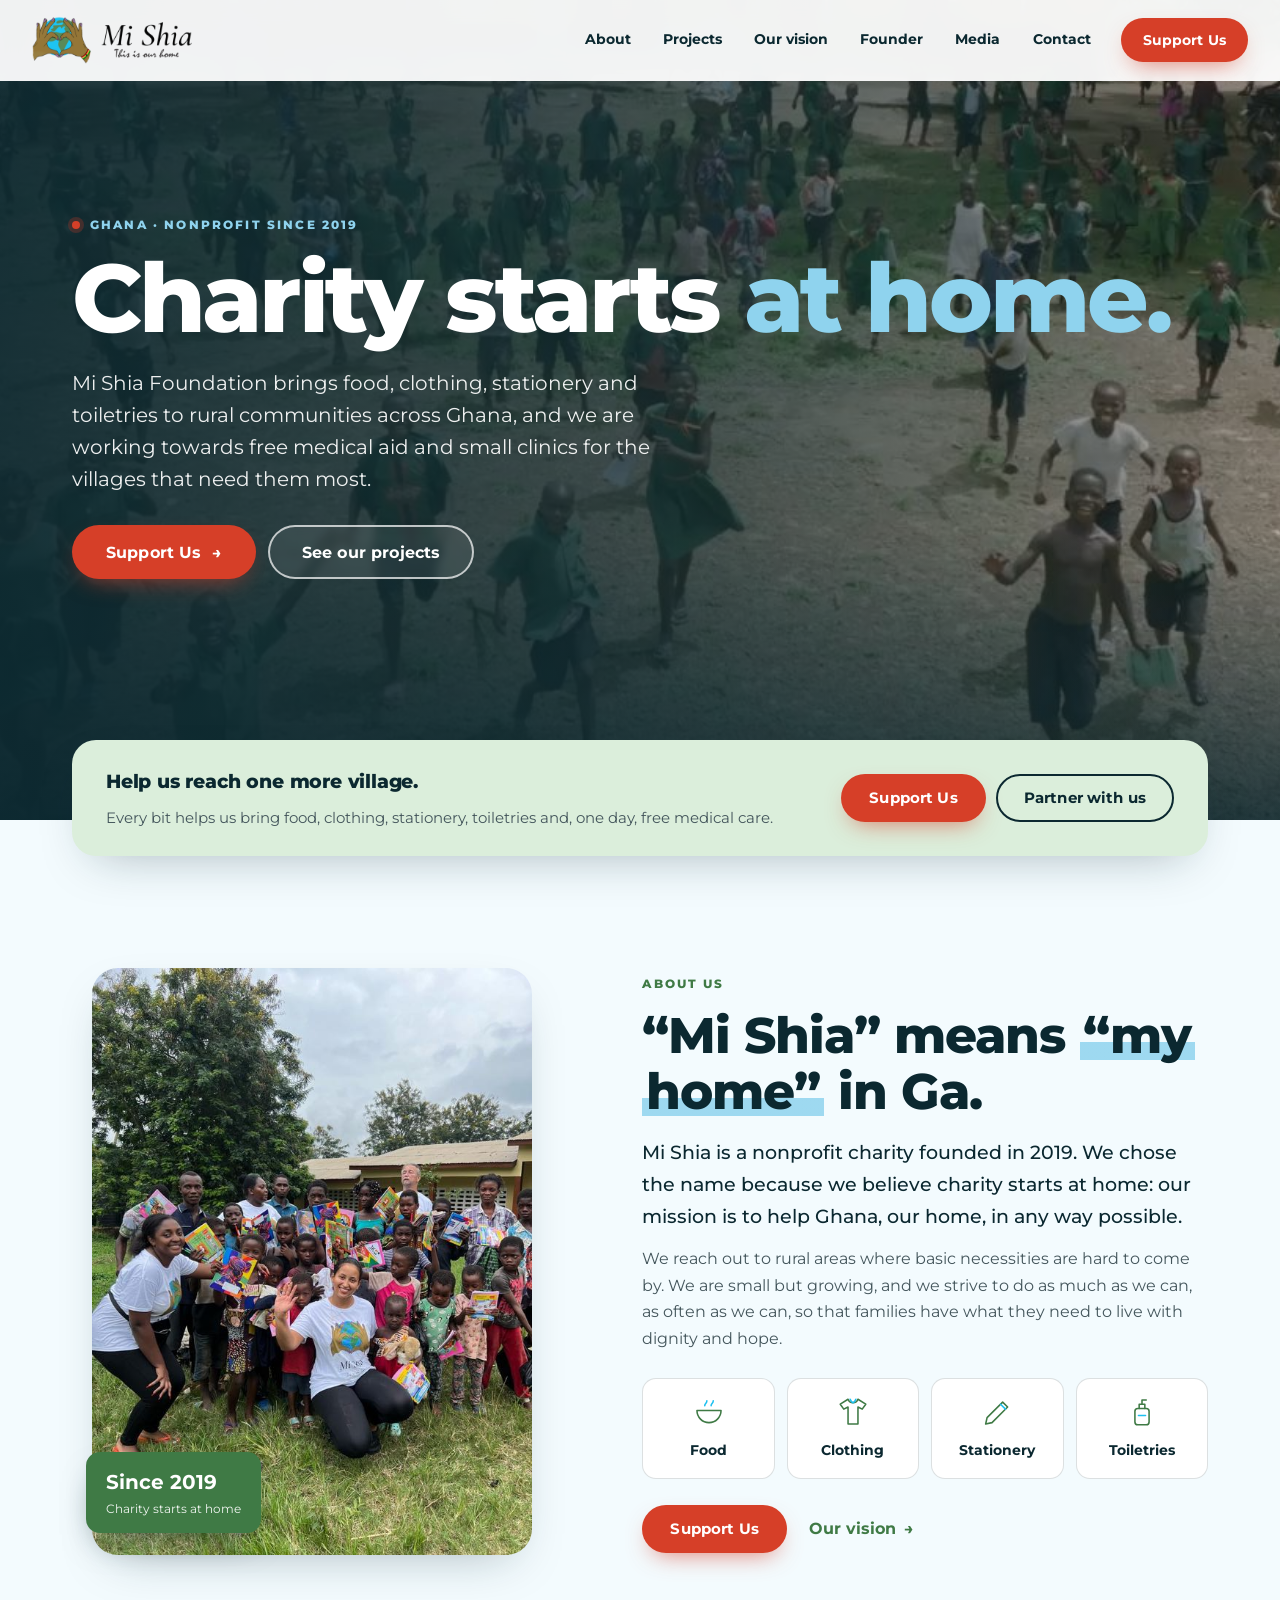
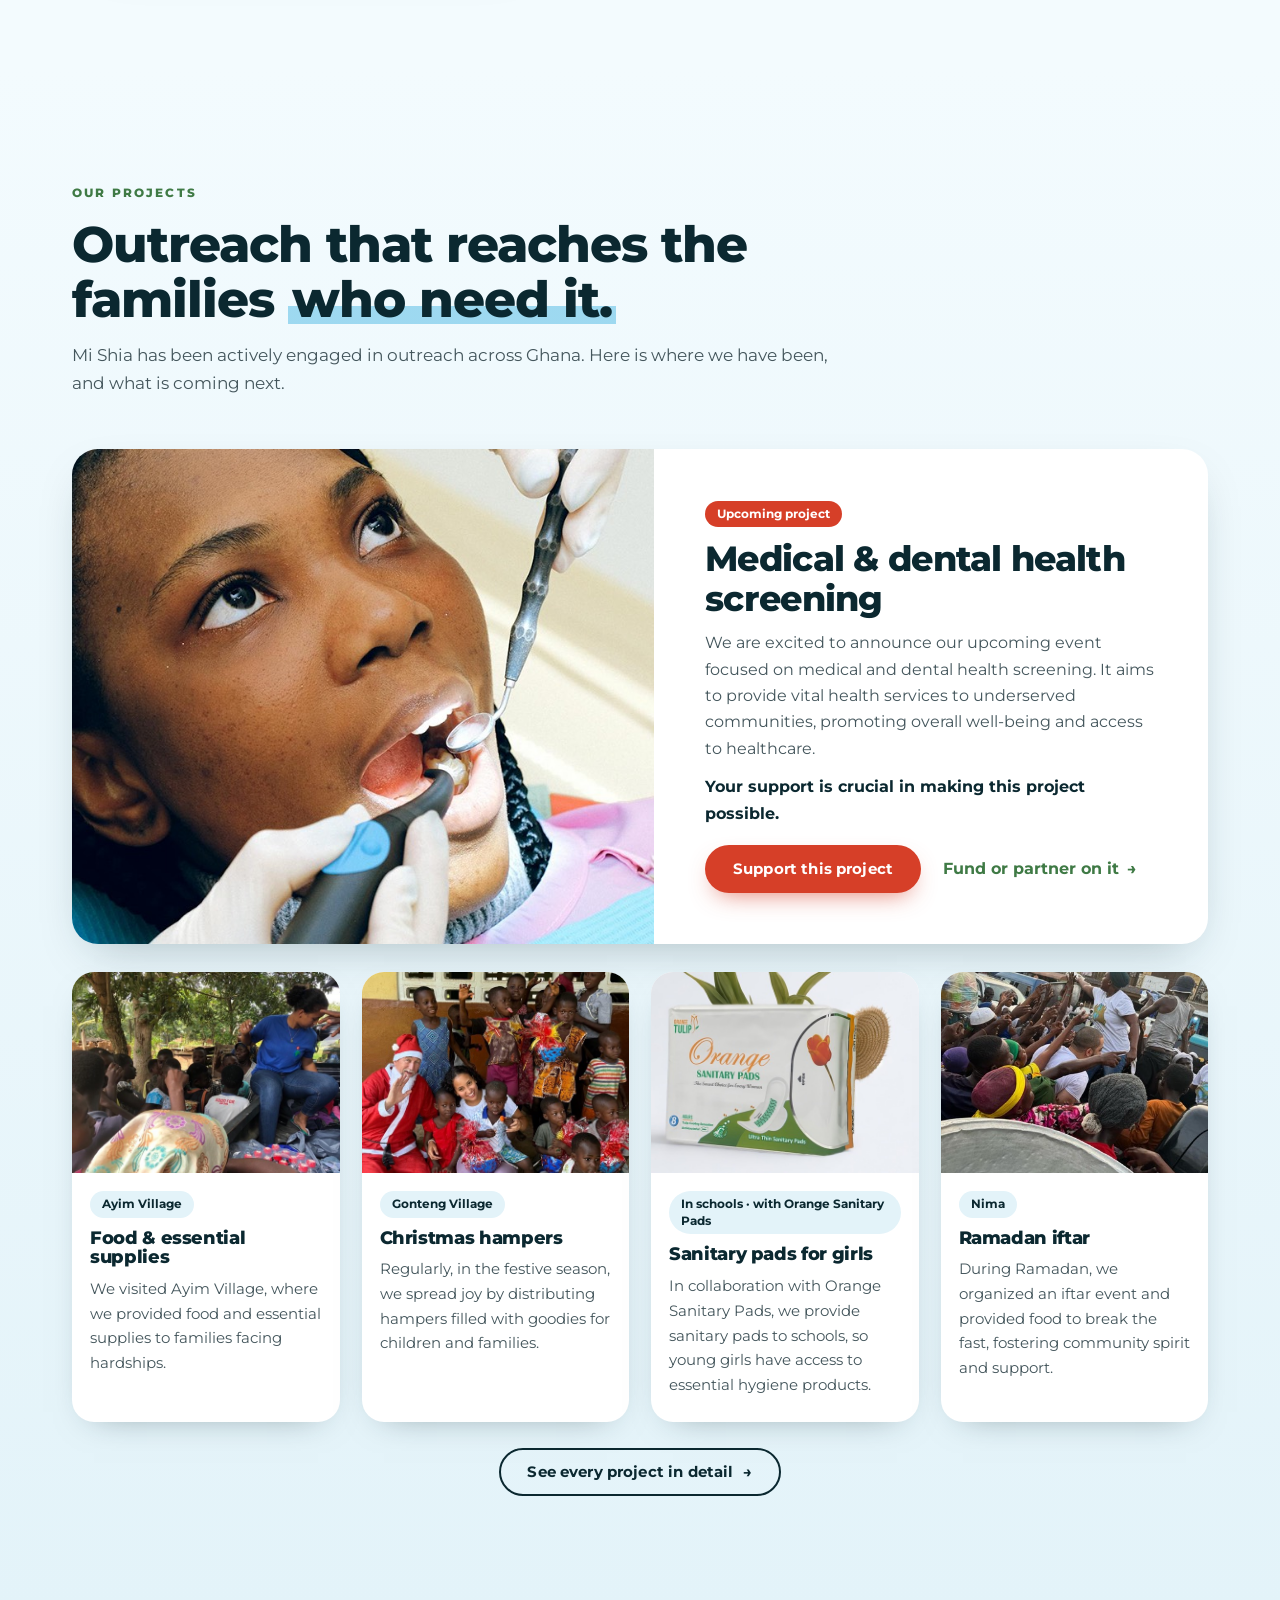
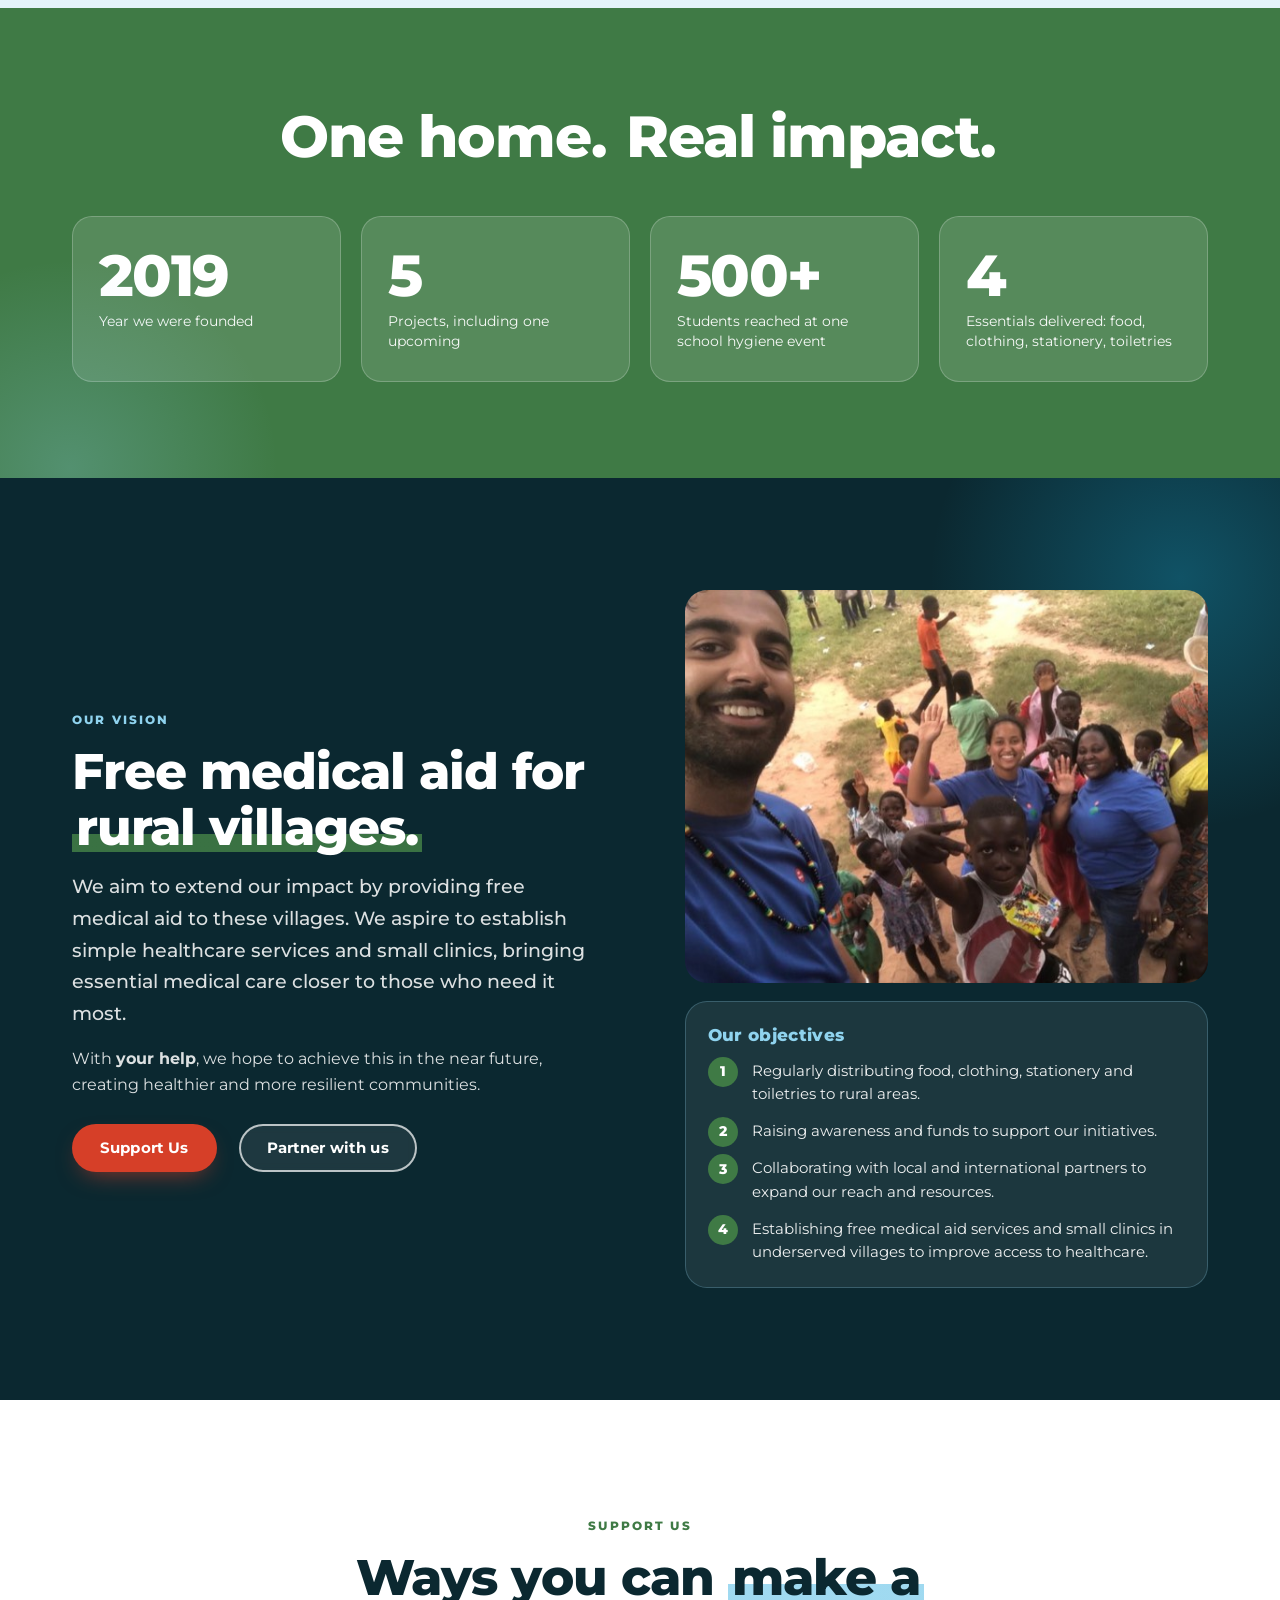
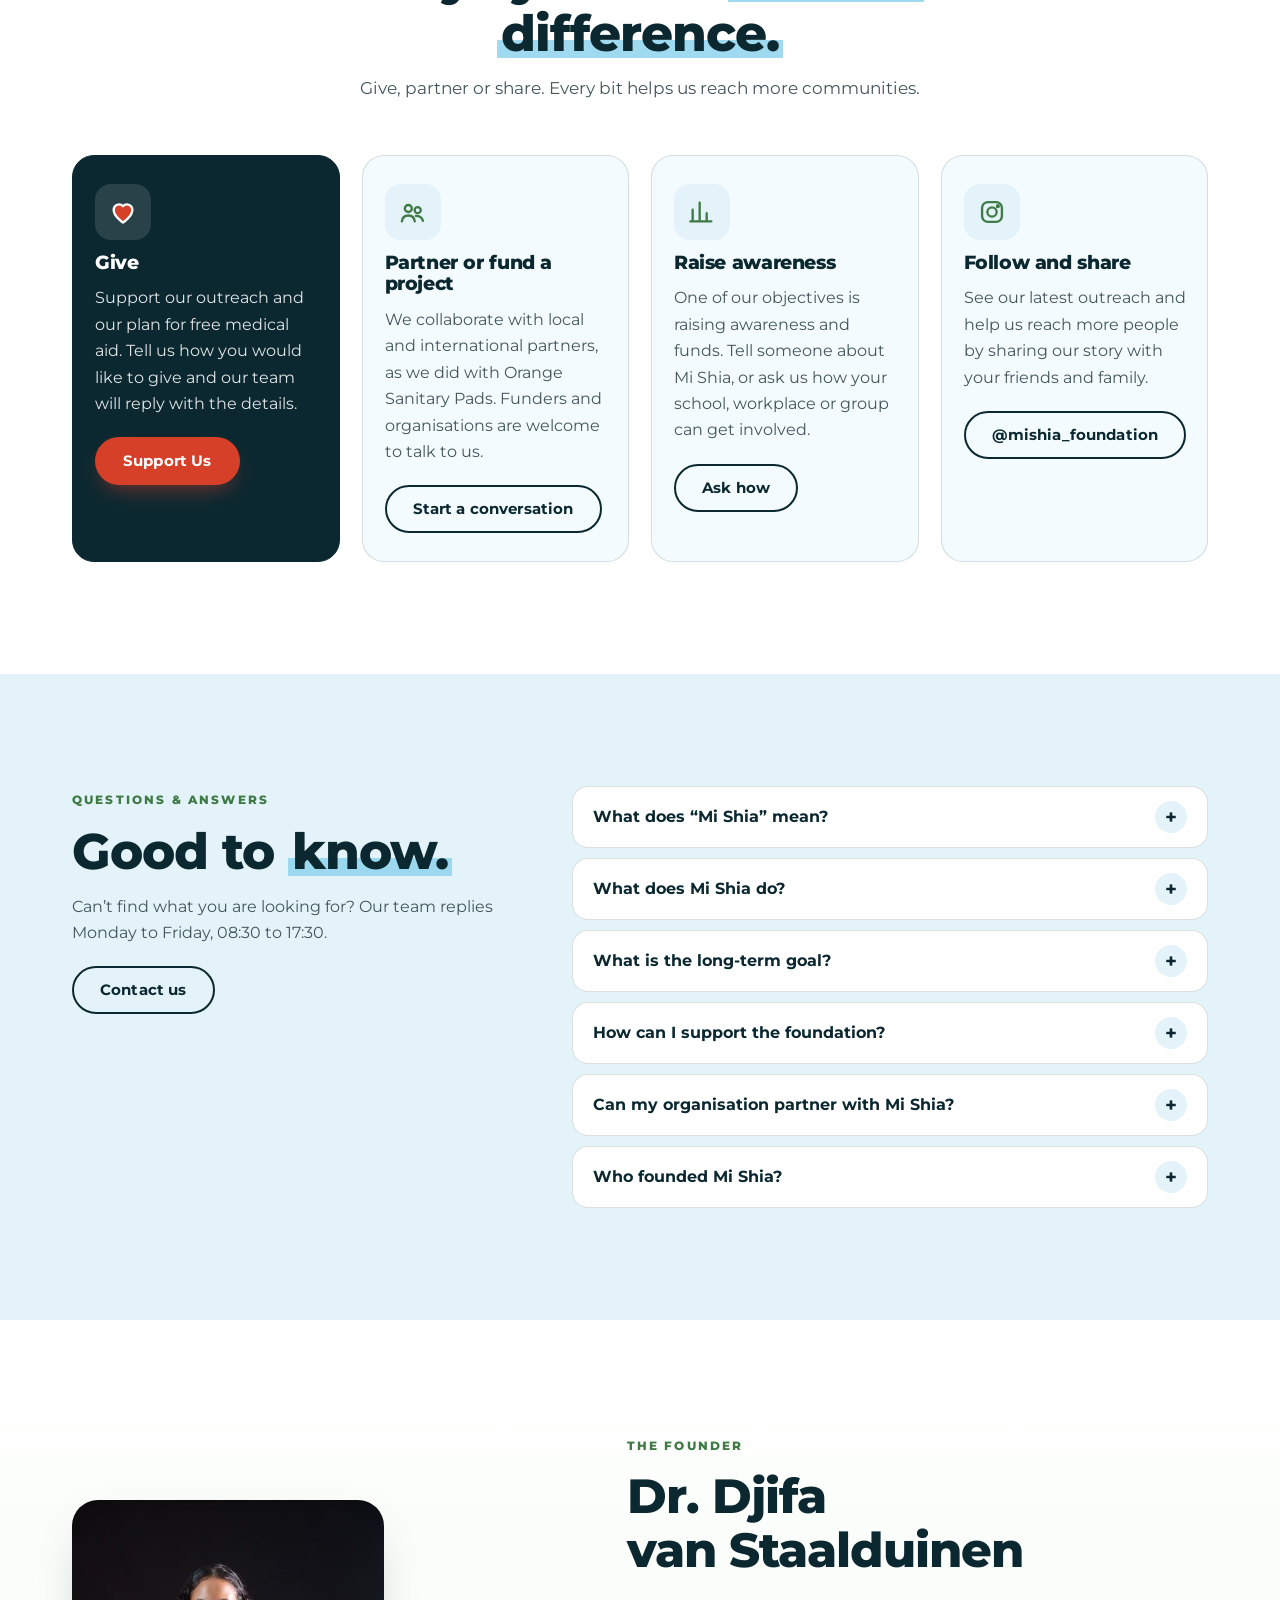
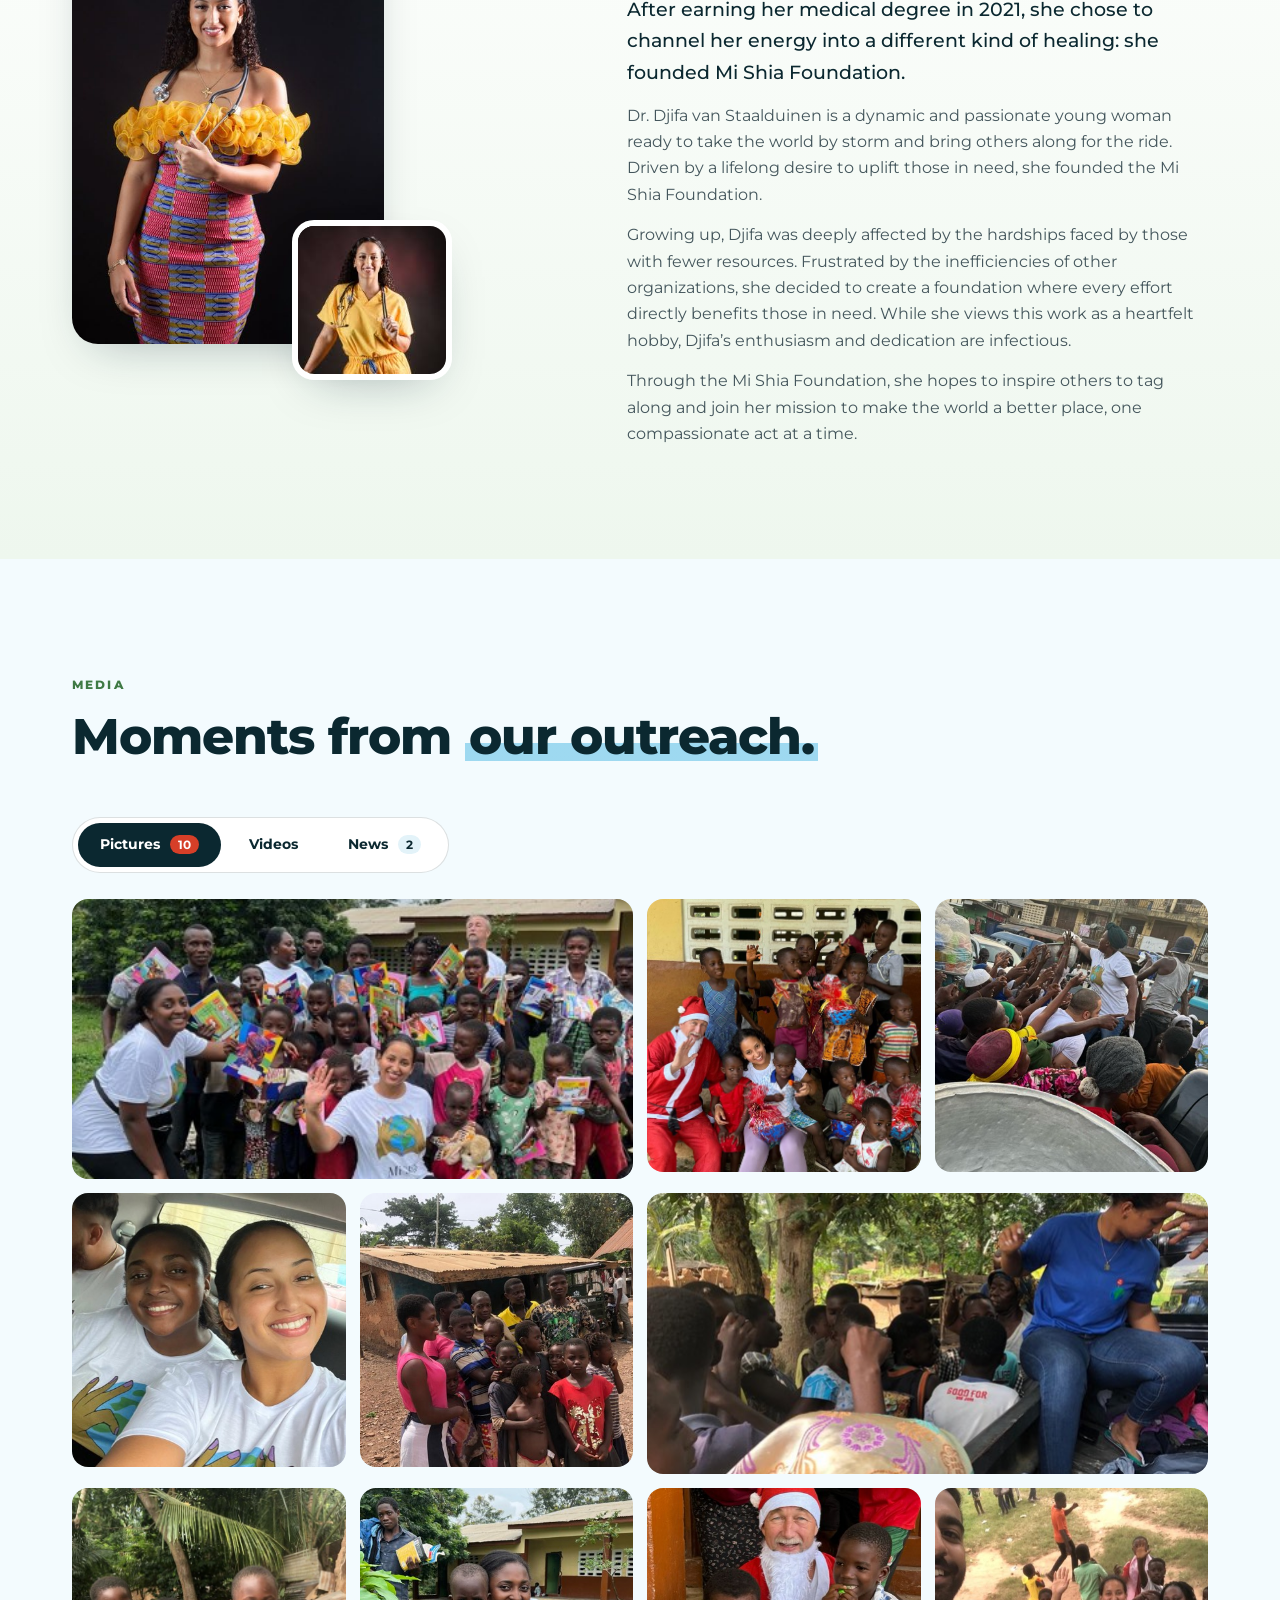
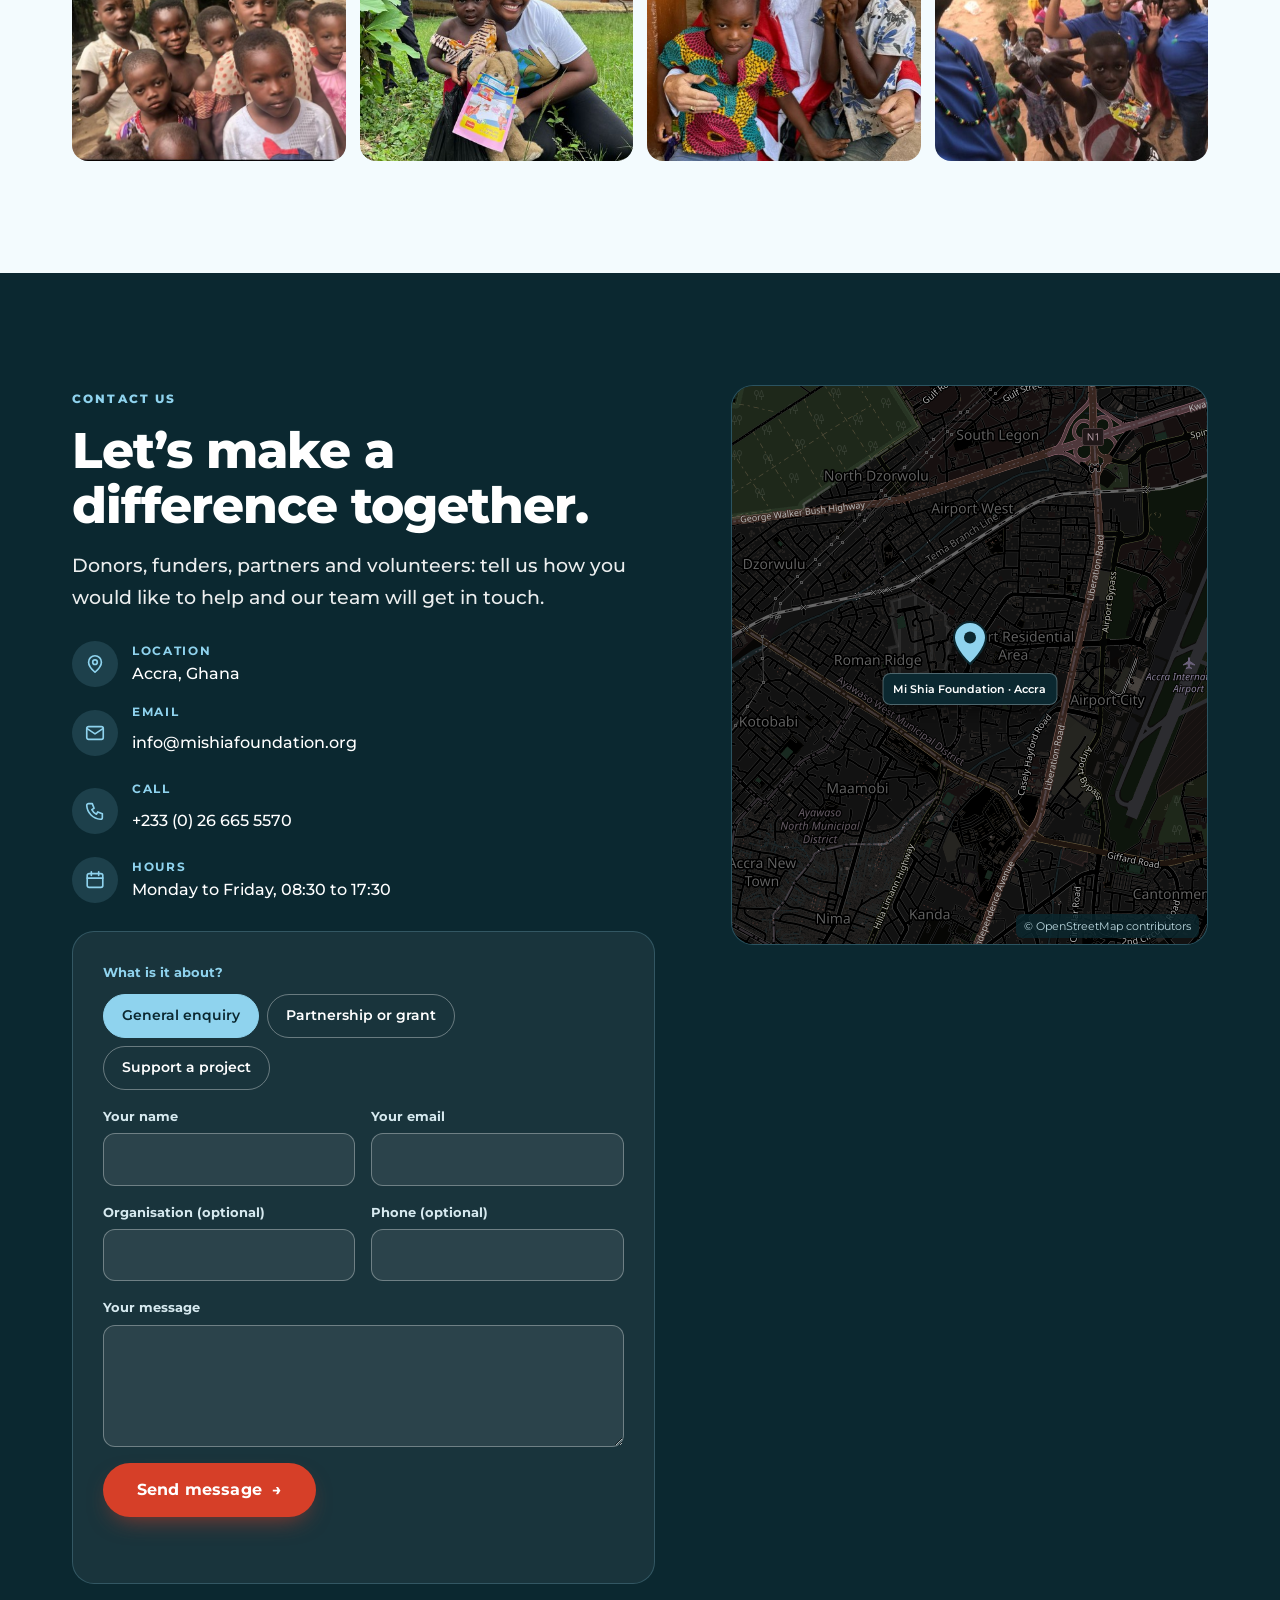
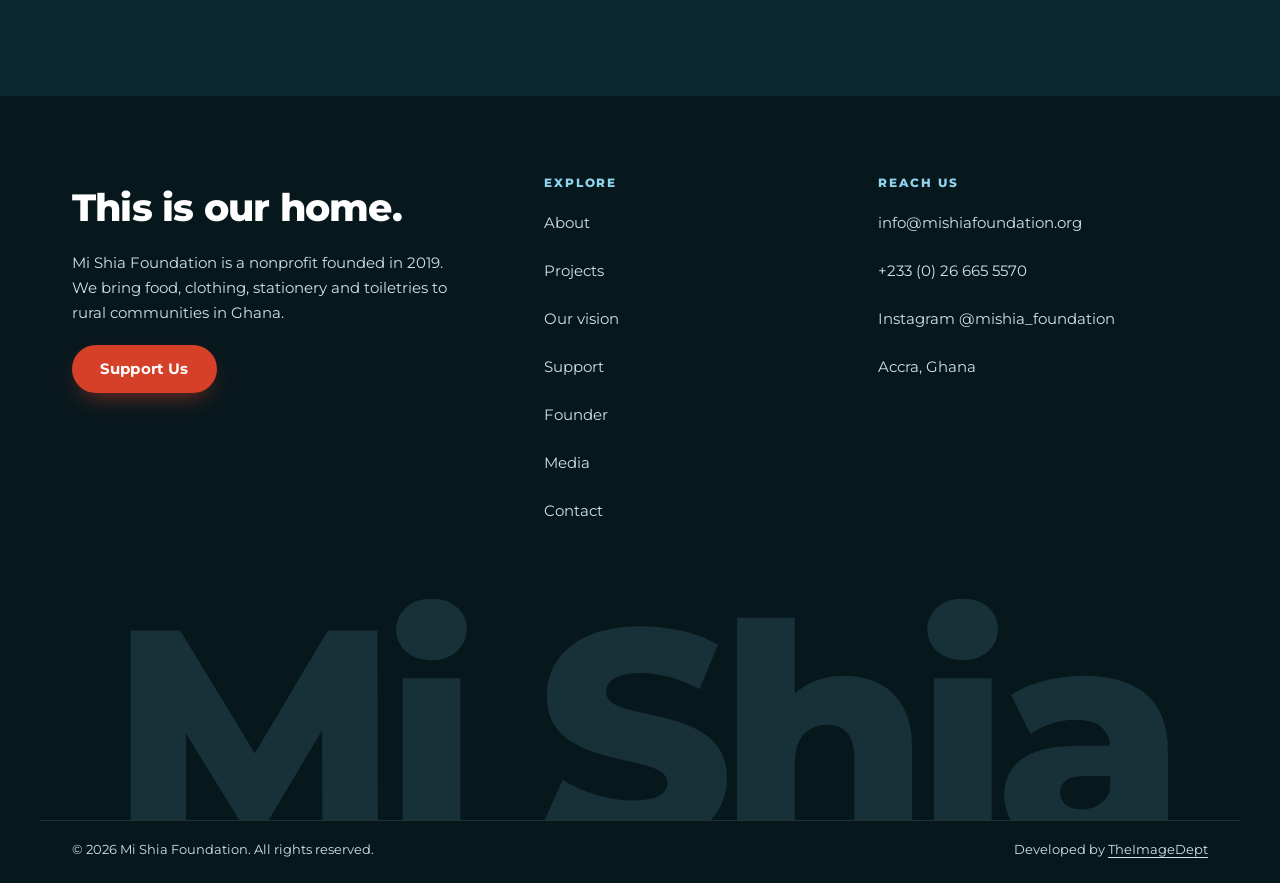
==== commit 8c242fb6: "Add GSAP effects: word-by-word headlines, drawn highlighters, staggered cards, photo curtains, paral" ====
--- a/index.html
+++ b/index.html
@@ -487,28 +487,6 @@
 
   <script src="assets/js/nav.js"></script>
   <script src="assets/js/about.js"></script>
-  <script>
-    /* Scroll animation: GSAP + ScrollTrigger (+ Lenis smooth scrolling on mouse computers).
-       Loaded after the page; skipped on data-saver, 2G or "reduce motion". The page works without it. */
-    (function () {
-      var m = window.matchMedia, c = navigator.connection || {};
-      if ((m && m('(prefers-reduced-motion: reduce)').matches) || c.saveData || /(^|-)2g$/.test(c.effectiveType || '')) return;
-      var fine = m && m('(hover: hover) and (pointer: fine)').matches;
-      function load(src) {
-        return new Promise(function (ok, no) {
-          var s = document.createElement('script'); s.src = src; s.async = false; s.onload = ok; s.onerror = no;
-          document.head.appendChild(s);
-        });
-      }
-      function go() {
-        load('https://cdnjs.cloudflare.com/ajax/libs/gsap/3.12.5/gsap.min.js')
-          .then(function () { return load('https://cdnjs.cloudflare.com/ajax/libs/gsap/3.12.5/ScrollTrigger.min.js'); })
-          .then(function () { return fine ? load('https://cdn.jsdelivr.net/npm/lenis@1.1.14/dist/lenis.min.js').catch(function () {}) : null; })
-          .then(function () { return load('assets/js/motion.js'); })
-          .catch(function () {});
-      }
-      if (document.readyState === 'complete') go(); else window.addEventListener('load', go);
-    })();
-  </script>
+  <script src="assets/js/load-motion.js"></script>
 </body>
 </html>
--- a/assets/css/site.css
+++ b/assets/css/site.css
@@ -405,7 +405,7 @@
 }
 
 /* ---------- Inspired by the reference: highlighter, hero strip, impact band, FAQ ---------- */
-.mark { background: linear-gradient(transparent 62%, rgba(143, 211, 238, .85) 62%, rgba(143, 211, 238, .85) 92%, transparent 92%); padding: 0 .08em; -webkit-box-decoration-break: clone; box-decoration-break: clone; }
+.mark { background: linear-gradient(transparent 62%, rgba(143, 211, 238, .85) 62%, rgba(143, 211, 238, .85) 92%, transparent 92%); padding: 0 .08em; background-repeat: no-repeat; background-size: 100% 100%; -webkit-box-decoration-break: clone; box-decoration-break: clone; }
 .mark-sky { background: linear-gradient(transparent 62%, rgba(63, 122, 69, .9) 62%, rgba(63, 122, 69, .9) 92%, transparent 92%); }
 .hero h1 .hl { background: none; }
 .strip { position: relative; z-index: 2; margin-top: -70px; }
@@ -551,3 +551,13 @@
 .form fieldset.choices + fieldset.choices { margin-top: 2px; }
 @media (min-width: 900px) { .sf-grid { grid-template-columns: .8fr 1.2fr; gap: clamp(36px, 6vw, 80px); } .sf-intro { position: sticky; top: calc(var(--nav-h) + 24px); } }
 .all-link { margin-top: 26px; text-align: center; }
+
+/* ---------- GSAP effects ---------- */
+.w-mask { display: inline-block; overflow: hidden; vertical-align: top; padding-bottom: .14em; margin-bottom: -.14em; }
+.w { display: inline-block; will-change: transform; }
+.gsap-on .hero-copy .hl { display: inline-block; }
+.mag { will-change: transform; }
+.nav .brand img { transition: width .35s var(--ease); }
+@media (min-width: 900px) { .nav.scrolled .brand img { width: 128px; } }
+.proj, .way, .news-card, .band-grid li, .jump a, .tabs button { position: relative; }
+.sr-only { left: 0; top: 0; }
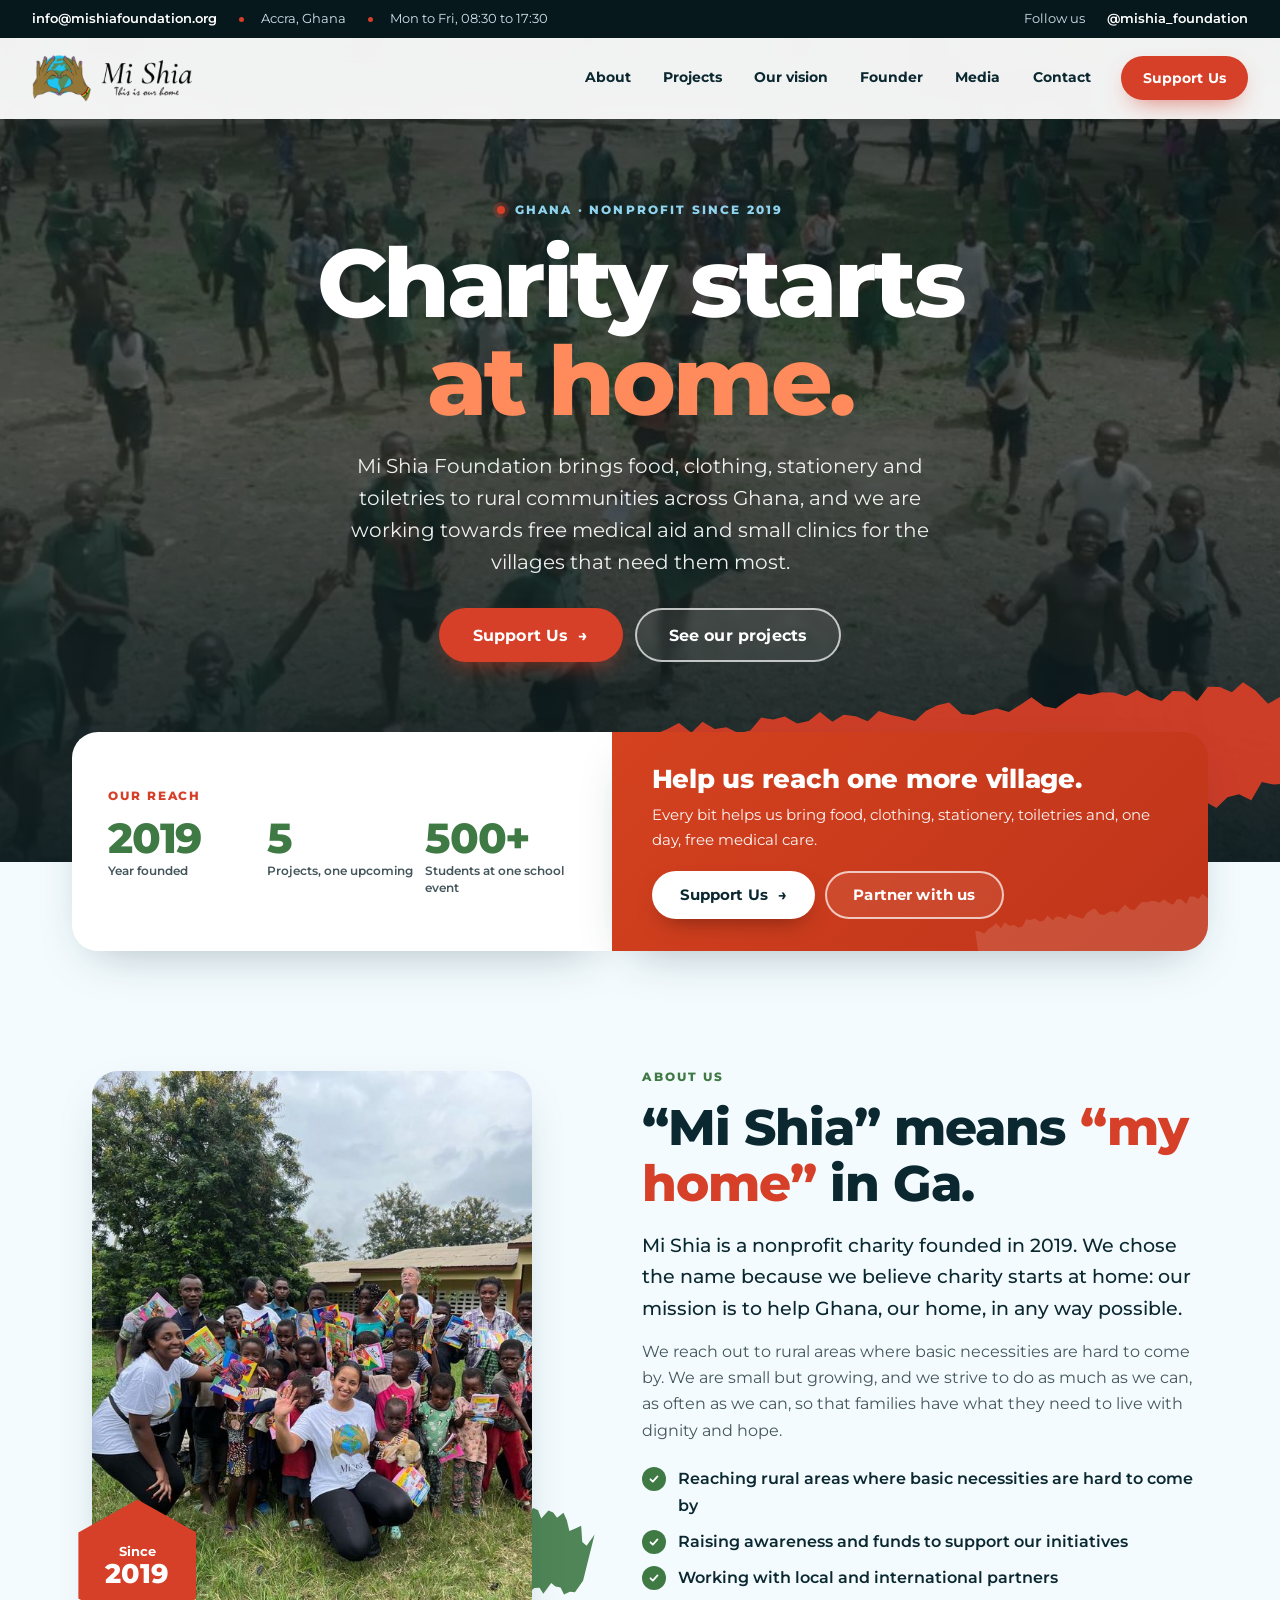
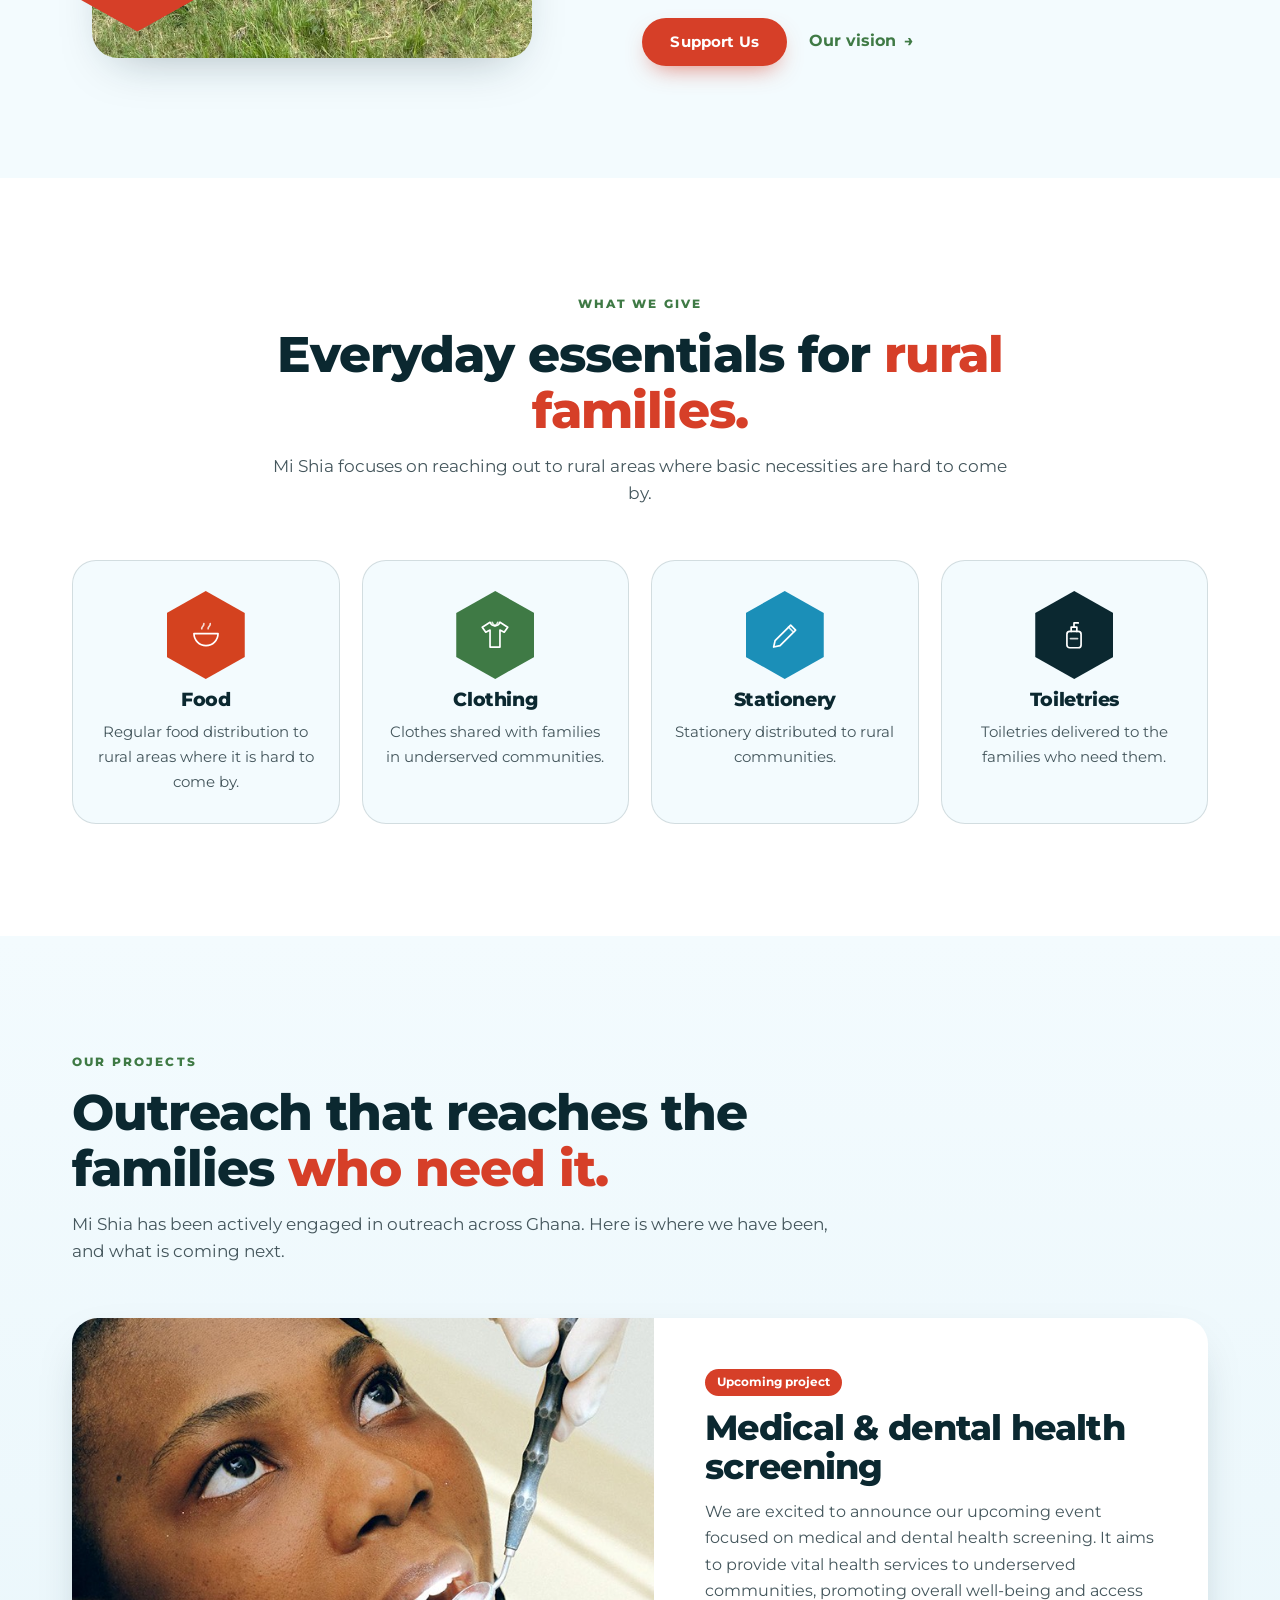
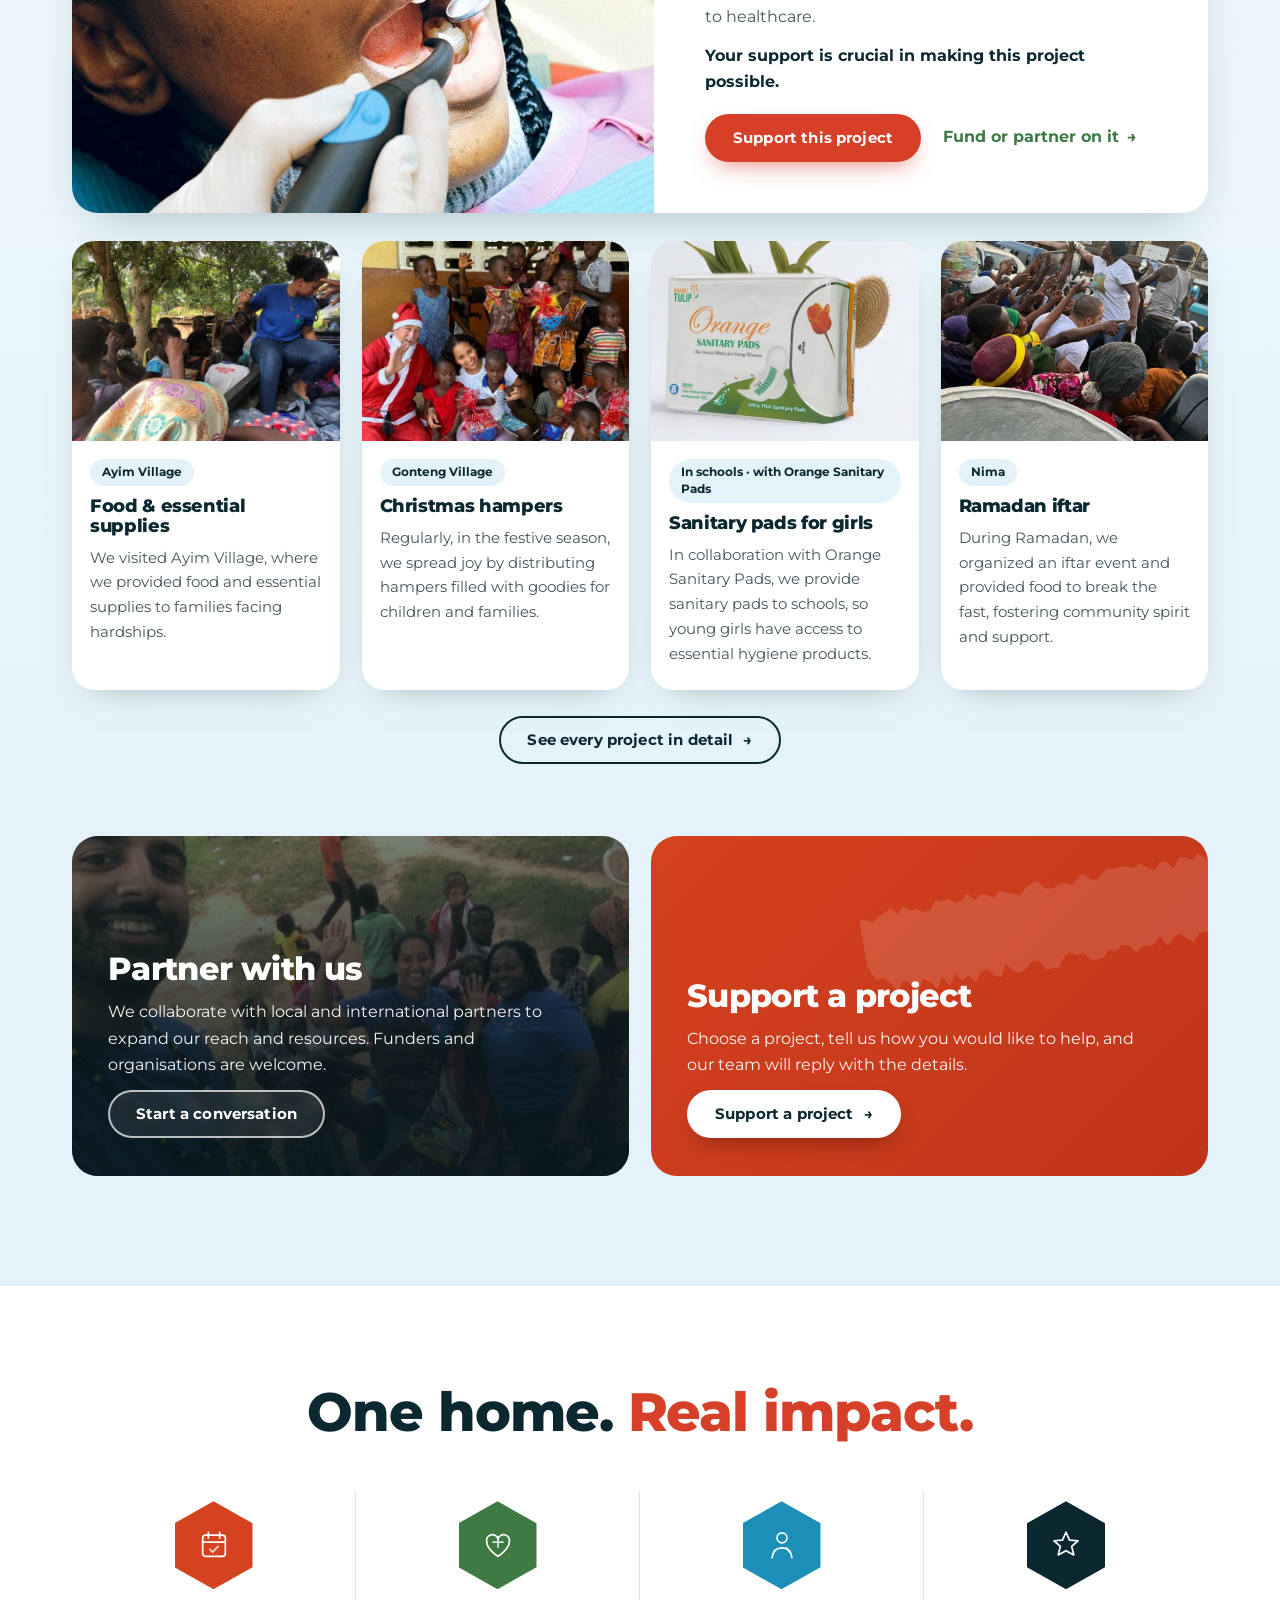
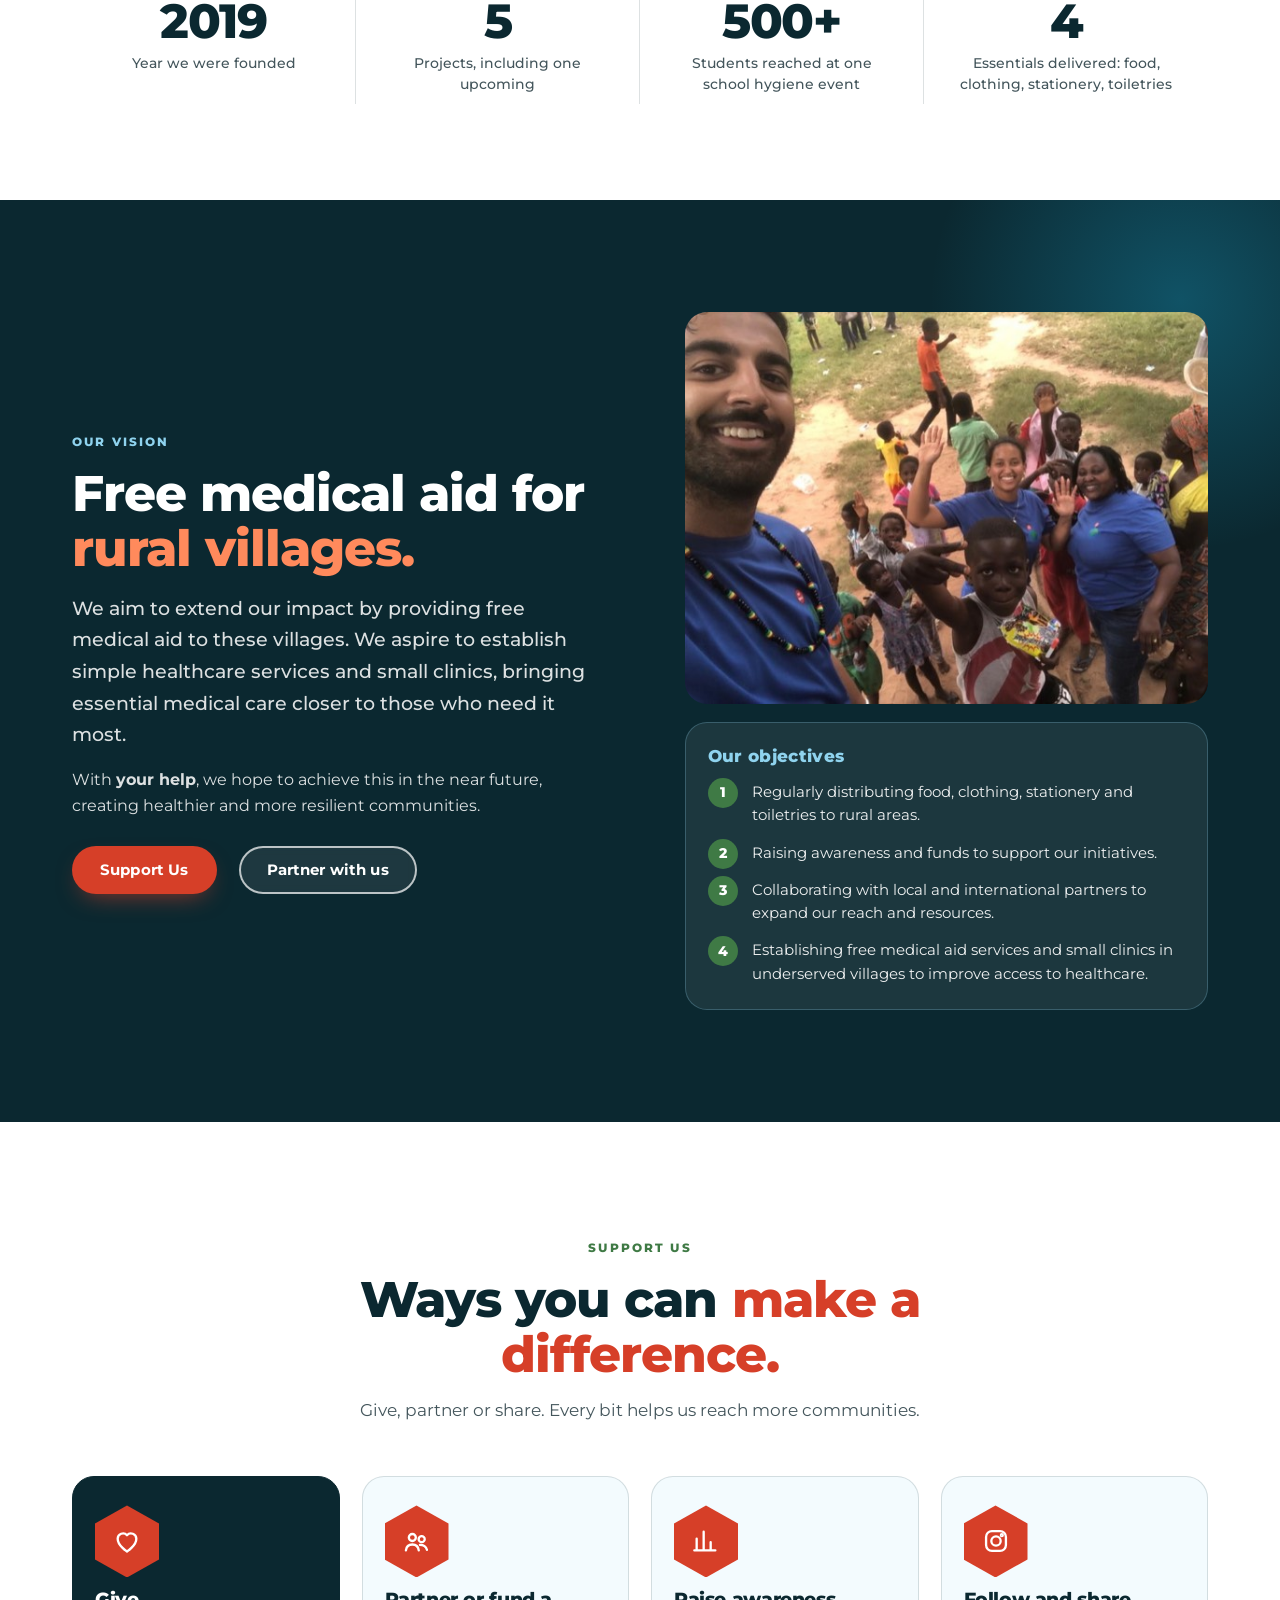
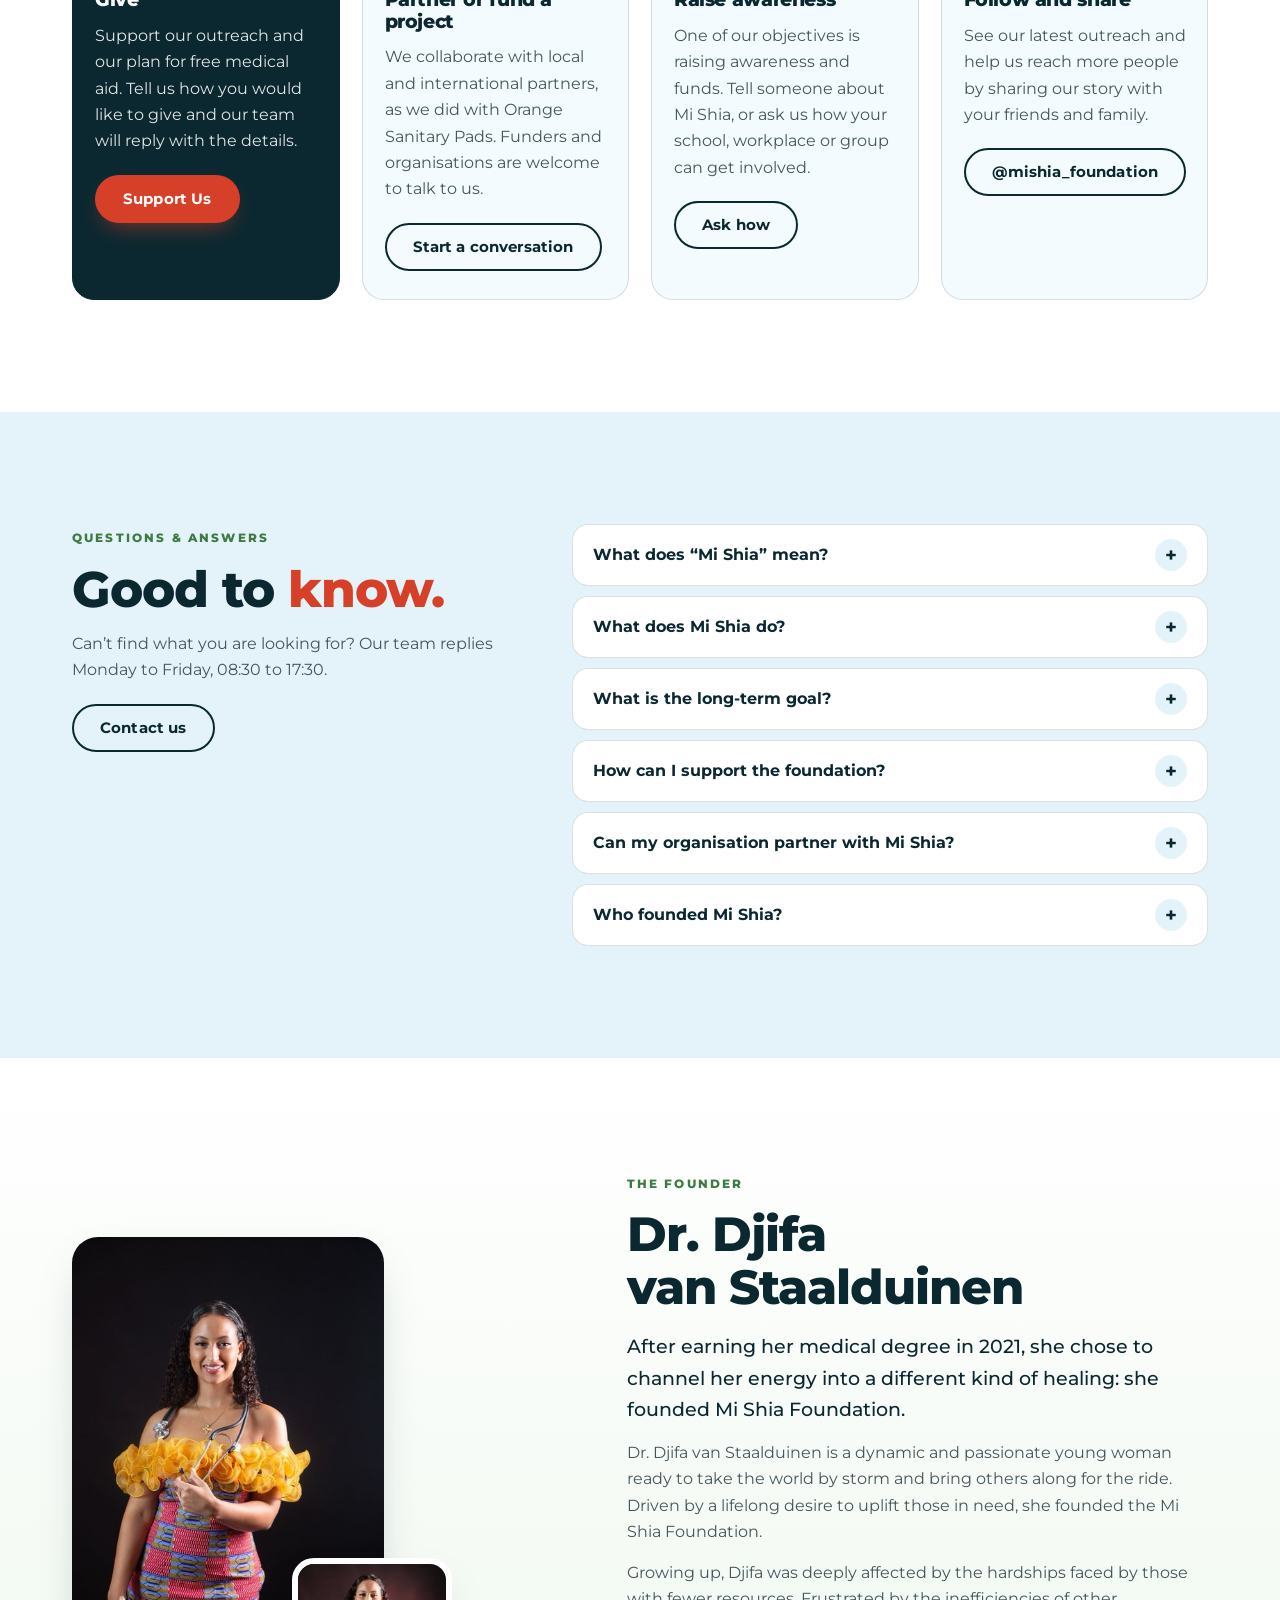
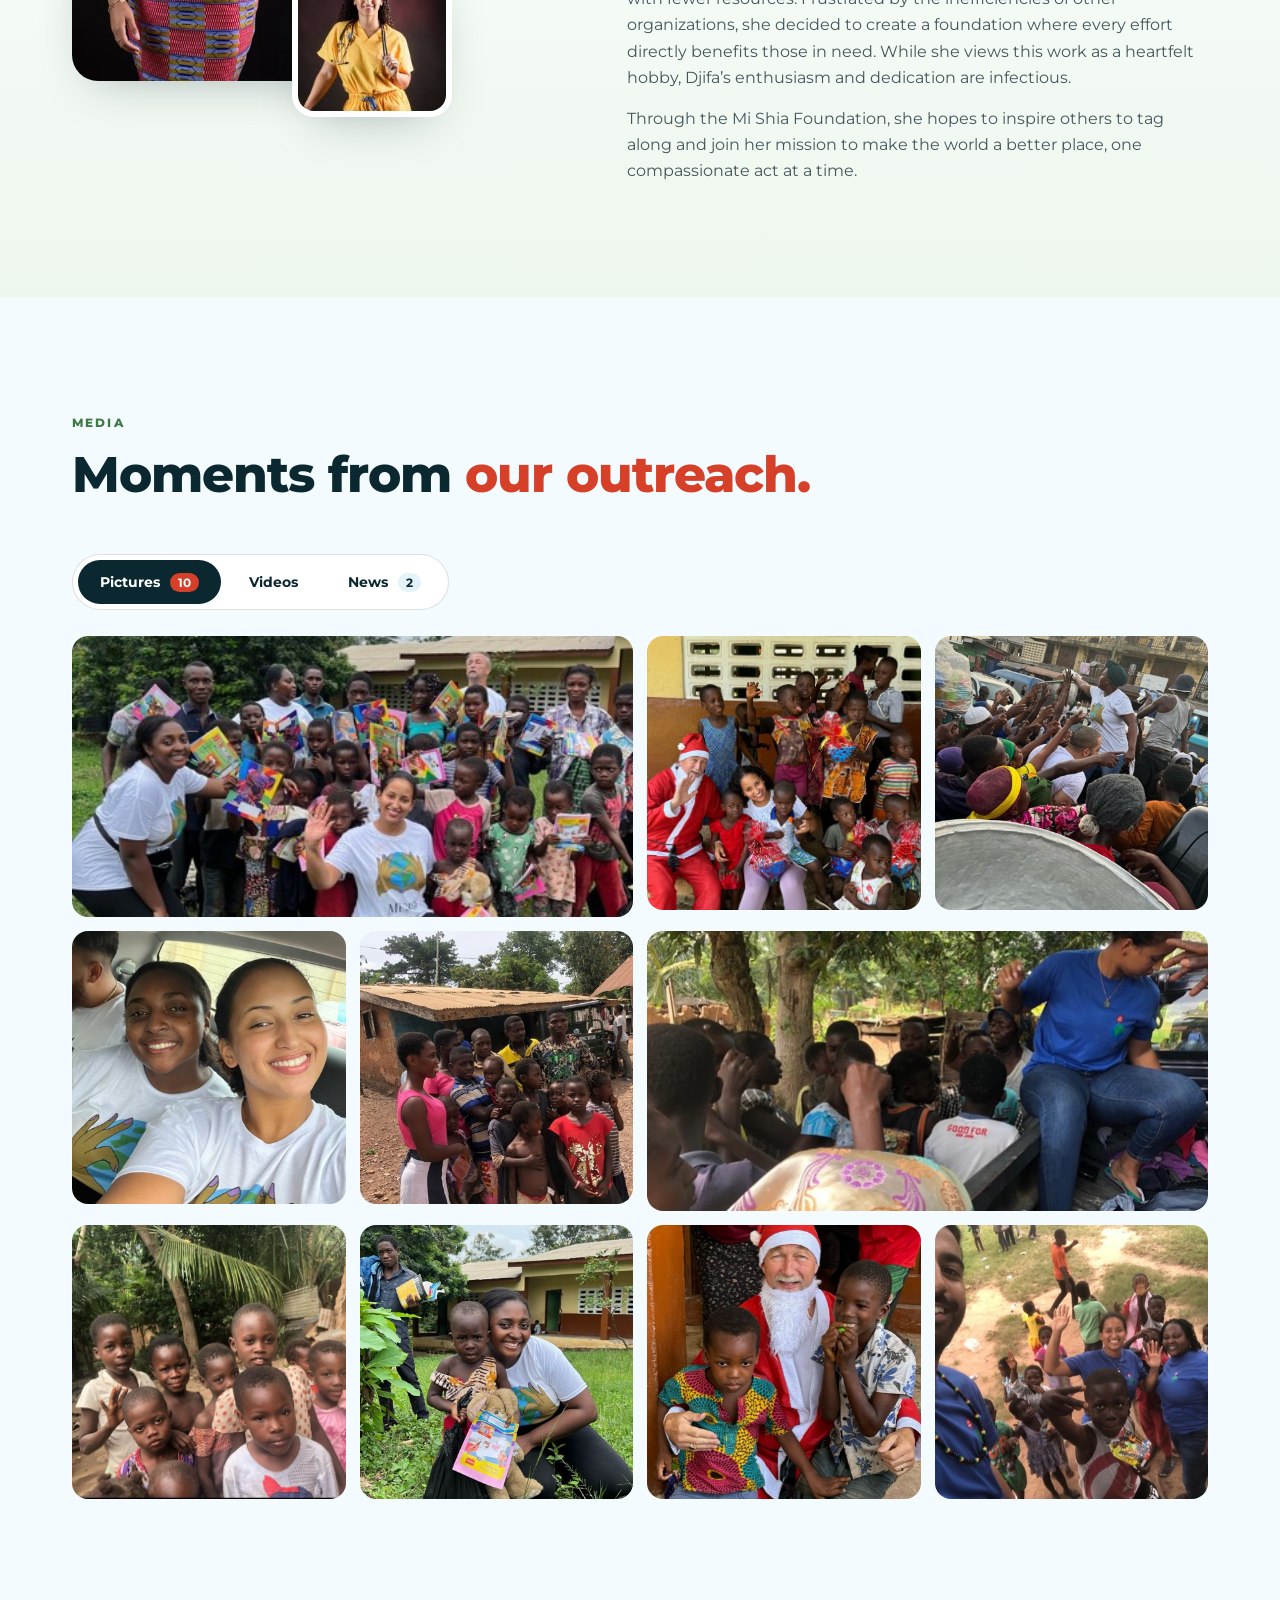
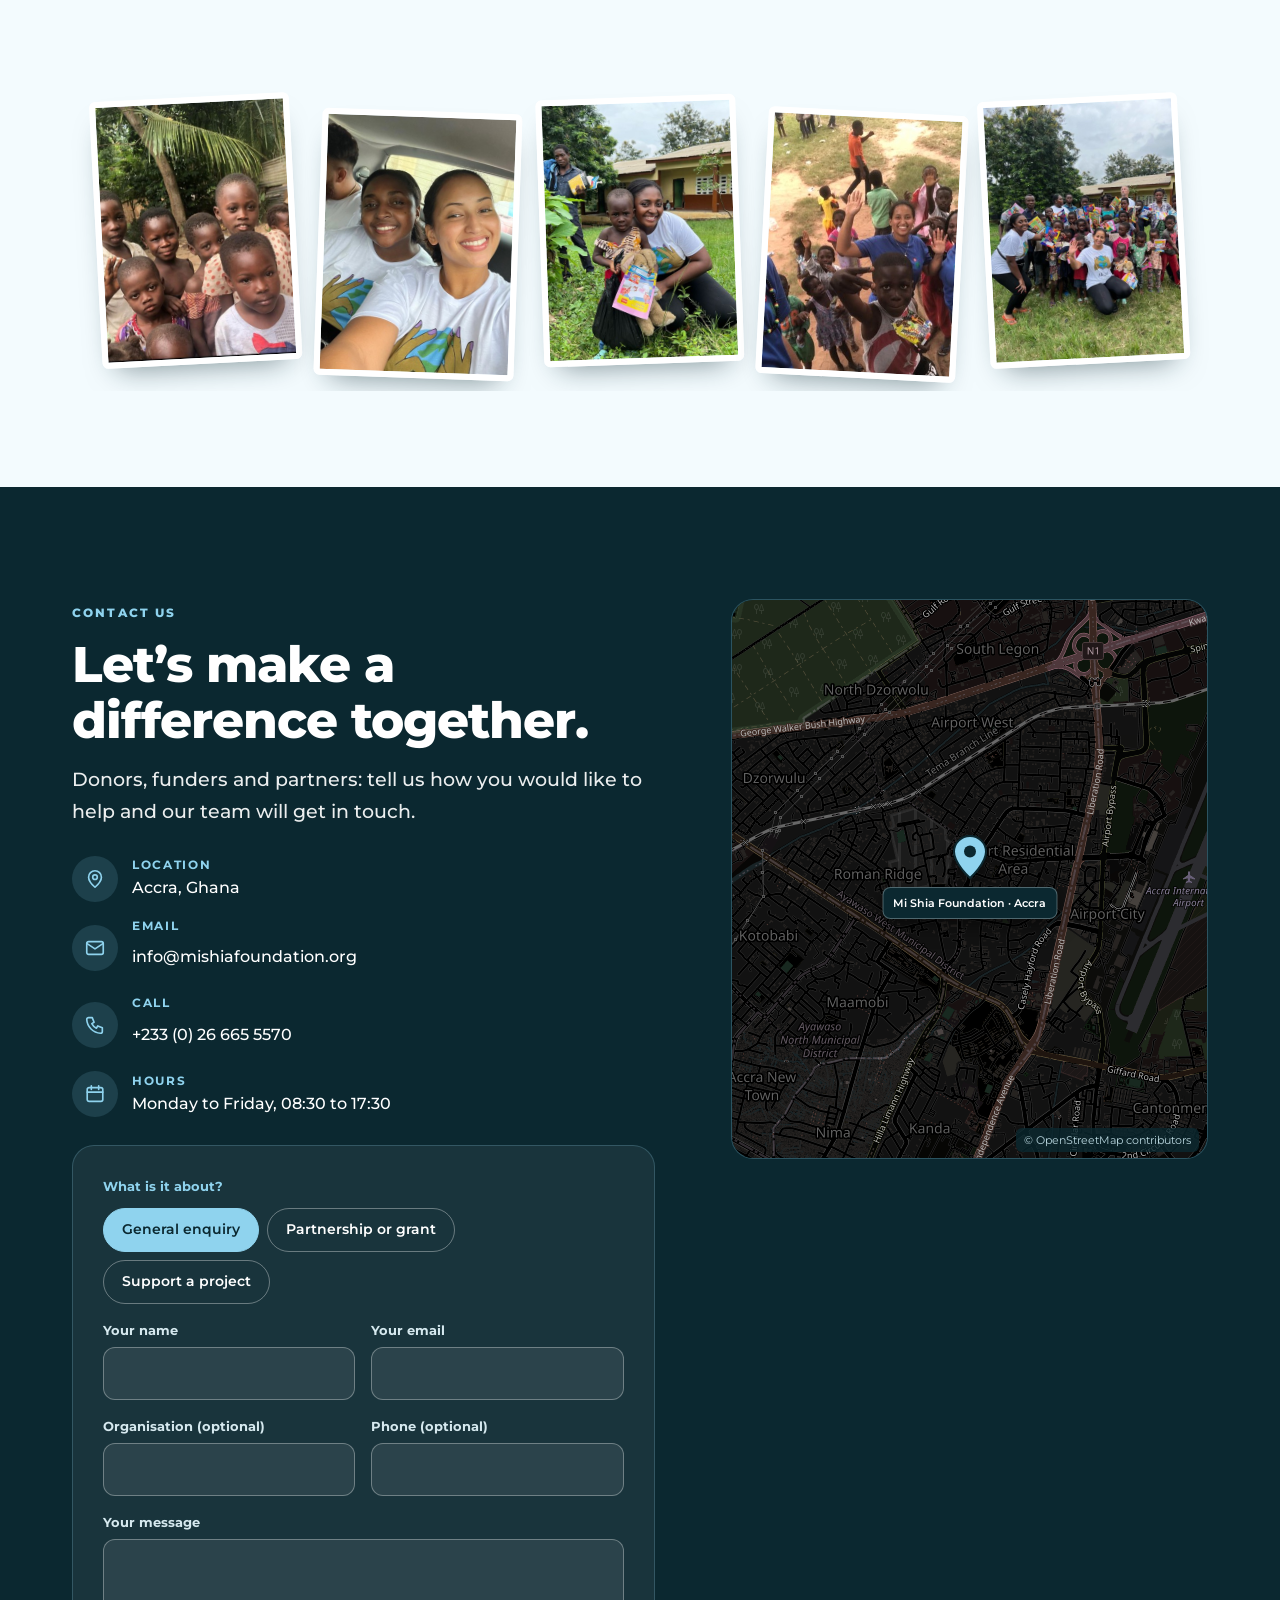
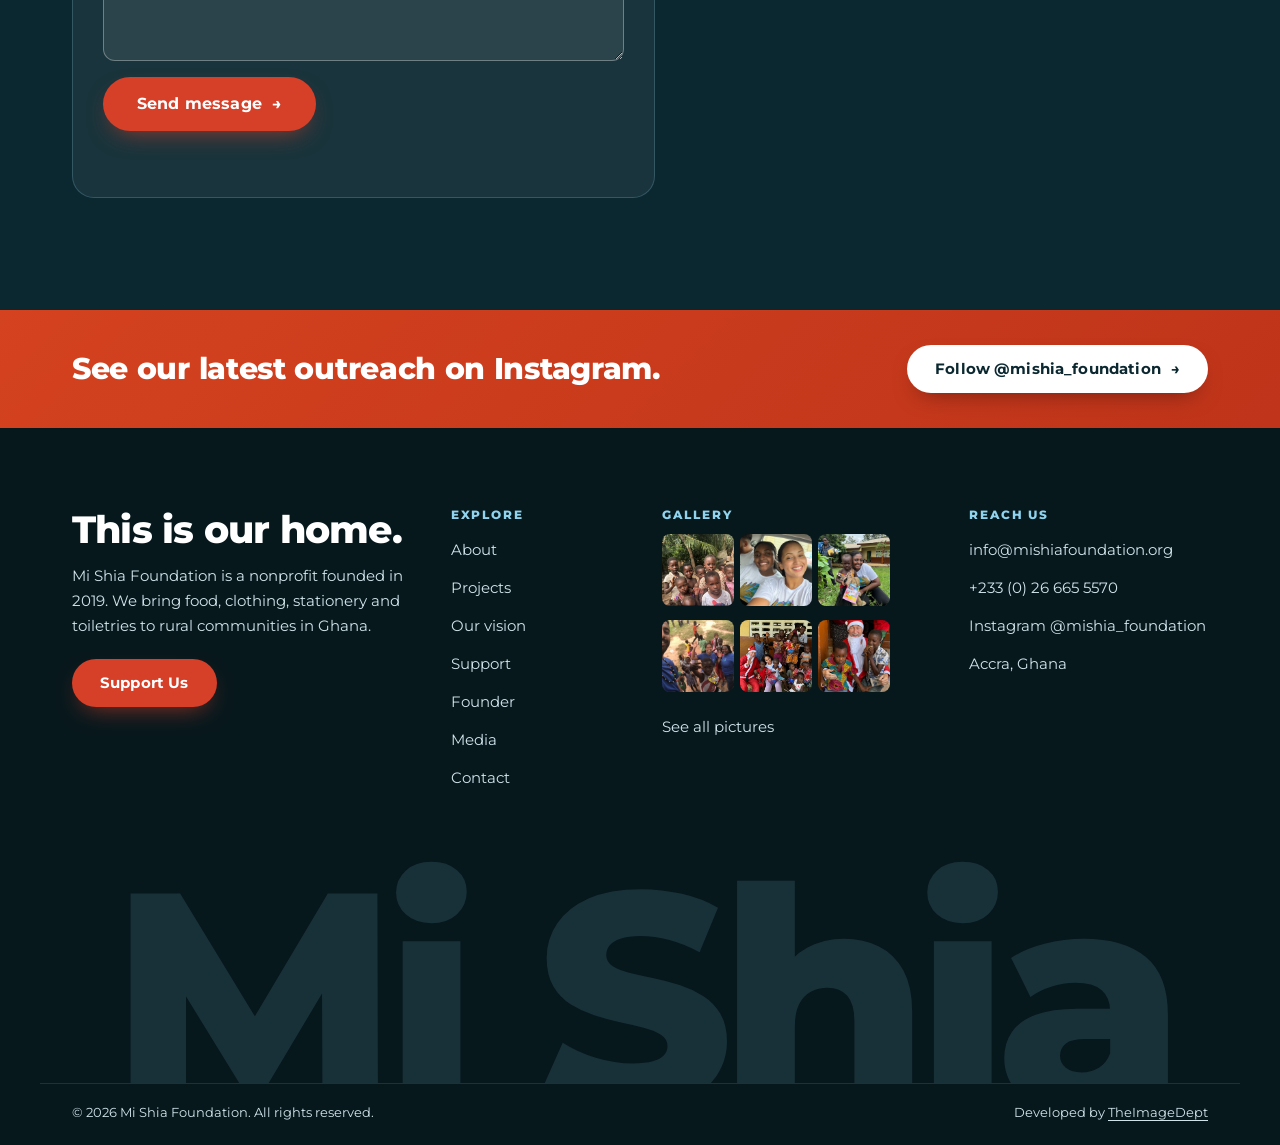
==== commit 8835fcca: "Theme 3: top info bar, centred hero, orange panels, hexagon icons, brush strokes, join panels, photo" ====
--- a/index.html
+++ b/index.html
@@ -19,6 +19,13 @@
 </head>
 <body>
   <a class="skip" href="#main">Skip to content</a>
+
+  <div class="topbar">
+    <div class="topbar-in">
+      <p class="tb-left"><a href="mailto:info@mishiafoundation.org">info@mishiafoundation.org</a><span>Accra, Ghana</span><span>Mon to Fri, 08:30 to 17:30</span></p>
+      <p class="tb-right">Follow us <a href="https://www.instagram.com/mishia_foundation" target="_blank" rel="noopener">@mishia_foundation<span class="sr-only"> (opens Instagram in a new tab)</span></a></p>
+    </div>
+  </div>
 
   <header class="nav" id="nav">
     <div class="nav-in">
@@ -72,6 +79,7 @@
       </script>
     </div>
 
+    <span class="brush brush-hero" aria-hidden="true"></span>
     <div class="wrap hero-grid">
       <div class="hero-copy">
         <p class="kicker kicker-light"><span class="dot" aria-hidden="true"></span>Ghana &middot; Nonprofit since 2019</p>
@@ -86,15 +94,23 @@
     </div>
   </section>
 
-  <!-- ============ HERO STRIP: featured project + quick give ============ -->
-  <section class="strip" aria-label="Featured project and ways to give">
+  <!-- ============ REACH STRIP: facts + give panel ============ -->
+  <section class="strip" aria-label="Our reach and ways to give">
     <div class="wrap strip-grid">
+      <div class="strip-facts">
+        <p class="strip-label">Our reach</p>
+        <ul>
+          <li><strong>2019</strong><span>Year founded</span></li>
+          <li><strong>5</strong><span>Projects, one upcoming</span></li>
+          <li><strong>500+</strong><span>Students at one school event</span></li>
+        </ul>
+      </div>
       <div class="strip-give">
         <p class="strip-title">Help us reach one more village.</p>
         <p>Every bit helps us bring food, clothing, stationery, toiletries and, one day, free medical care.</p>
         <div class="strip-btns">
-          <a class="btn btn-cta" data-donate href="mailto:info@mishiafoundation.org?subject=I%20would%20like%20to%20support%20Mi%20Shia%20Foundation">Support Us</a>
-          <a class="btn btn-outline" href="#contact" data-enquiry="Partnership or grant">Partner with us</a>
+          <a class="btn btn-white" data-donate href="mailto:info@mishiafoundation.org?subject=I%20would%20like%20to%20support%20Mi%20Shia%20Foundation">Support Us <span aria-hidden="true">&rarr;</span></a>
+          <a class="btn btn-ghost" href="#contact" data-enquiry="Partnership or grant">Partner with us</a>
         </div>
       </div>
     </div>
@@ -104,8 +120,9 @@
   <section class="section about" id="about" aria-labelledby="about-title">
     <div class="wrap about-grid">
       <figure class="about-photo reveal">
+        <span class="brush brush-about" aria-hidden="true"></span>
         <img src="assets/images/support-sm.jpg" srcset="assets/images/support-sm.jpg 600w, assets/images/support.jpg 810w" sizes="(min-width: 900px) 440px, 90vw" alt="Mi Shia volunteers kneeling and smiling with children who are holding new books" width="600" height="800" loading="lazy" decoding="async">
-        <figcaption class="about-badge"><strong>Since 2019</strong><span>Charity starts at home</span></figcaption>
+        <figcaption class="about-badge"><strong>Since</strong><strong class="yr">2019</strong></figcaption>
       </figure>
 
       <div class="about-copy reveal">
@@ -114,17 +131,33 @@
         <p class="lede">Mi Shia is a nonprofit charity founded in 2019. We chose the name because we believe charity starts at home: our mission is to help Ghana, our home, in any way possible.</p>
         <p>We reach out to rural areas where basic necessities are hard to come by. We are small but growing, and we strive to do as much as we can, as often as we can, so that families have what they need to live with dignity and hope.</p>
 
-        <ul class="essentials" aria-label="What we give">
-          <li><svg viewBox="0 0 48 48" aria-hidden="true"><path d="M7 22h34a17 17 0 0 1-34 0z"/><path d="M18 15c0-3 3-3 3-7M27 15c0-3 3-3 3-7" class="acc"/></svg><span>Food</span></li>
-          <li><svg viewBox="0 0 48 48" aria-hidden="true"><path d="M17 6 6 13l5 7 6-3v24h14V17l6 3 5-7-11-7c-1 3-4 5-7 5s-6-2-7-5z"/><path d="M20 6c1 3 4 5 4 5s3-2 4-5" class="acc"/></svg><span>Clothing</span></li>
-          <li><svg viewBox="0 0 48 48" aria-hidden="true"><path d="M8 41l2-9 22-22 7 7-22 22z"/><path d="M29 13l7 7" class="acc"/></svg><span>Stationery</span></li>
-          <li><svg viewBox="0 0 48 48" aria-hidden="true"><rect x="14" y="19" width="20" height="23" rx="4"/><path d="M20 19v-6h8v6M24 13V7h6"/><path d="M19 29h10" class="acc"/></svg><span>Toiletries</span></li>
+        <ul class="checks">
+          <li>Reaching rural areas where basic necessities are hard to come by</li>
+          <li>Raising awareness and funds to support our initiatives</li>
+          <li>Working with local and international partners</li>
         </ul>
 
         <div class="row-cta">
           <a class="btn btn-cta" href="#donate">Support Us</a>
           <a class="link-arrow" href="#vision">Our vision <span aria-hidden="true">&rarr;</span></a>
         </div>
+      </div>
+    </div>
+  </section>
+
+  <!-- ============ WHAT WE GIVE (hexagon cards) ============ -->
+  <section class="section services" id="services" aria-labelledby="services-title">
+    <div class="wrap">
+      <header class="section-head center reveal">
+        <p class="kicker">What we give</p>
+        <h2 id="services-title">Everyday essentials for <span class="mark">rural families.</span></h2>
+        <p>Mi Shia focuses on reaching out to rural areas where basic necessities are hard to come by.</p>
+      </header>
+      <div class="hexcards">
+        <article class="hexcard"><span class="hex hex-orange"><svg viewBox="0 0 48 48" aria-hidden="true"><path d="M7 22h34a17 17 0 0 1-34 0z"/><path d="M18 15c0-3 3-3 3-7M27 15c0-3 3-3 3-7" class="acc"/></svg></span><h3>Food</h3><p>Regular food distribution to rural areas where it is hard to come by.</p></article>
+        <article class="hexcard"><span class="hex hex-green"><svg viewBox="0 0 48 48" aria-hidden="true"><path d="M17 6 6 13l5 7 6-3v24h14V17l6 3 5-7-11-7c-1 3-4 5-7 5s-6-2-7-5z"/><path d="M20 6c1 3 4 5 4 5s3-2 4-5" class="acc"/></svg></span><h3>Clothing</h3><p>Clothes shared with families in underserved communities.</p></article>
+        <article class="hexcard"><span class="hex hex-sky"><svg viewBox="0 0 48 48" aria-hidden="true"><path d="M8 41l2-9 22-22 7 7-22 22z"/><path d="M29 13l7 7" class="acc"/></svg></span><h3>Stationery</h3><p>Stationery distributed to rural communities.</p></article>
+        <article class="hexcard"><span class="hex hex-teal"><svg viewBox="0 0 48 48" aria-hidden="true"><rect x="14" y="19" width="20" height="23" rx="4"/><path d="M20 19v-6h8v6M24 13V7h6"/><path d="M19 29h10" class="acc"/></svg></span><h3>Toiletries</h3><p>Toiletries delivered to the families who need them.</p></article>
       </div>
     </div>
   </section>
@@ -193,15 +226,36 @@
     </div>
   </section>
 
+  <!-- ============ JOIN PANELS ============ -->
+  <section class="join" aria-label="Join our work">
+    <div class="wrap join-grid">
+      <article class="join-card join-dark">
+        <img src="assets/images/projects/vision-sm.jpg" alt="" width="560" height="420" loading="lazy" decoding="async">
+        <div class="join-body">
+          <h3>Partner with us</h3>
+          <p>We collaborate with local and international partners to expand our reach and resources. Funders and organisations are welcome.</p>
+          <a class="btn btn-ghost" href="#contact" data-enquiry="Partnership or grant">Start a conversation</a>
+        </div>
+      </article>
+      <article class="join-card join-orange">
+        <div class="join-body">
+          <h3>Support a project</h3>
+          <p>Choose a project, tell us how you would like to help, and our team will reply with the details.</p>
+          <a class="btn btn-white" href="projects.html#support-form">Support a project <span aria-hidden="true">&rarr;</span></a>
+        </div>
+      </article>
+    </div>
+  </section>
+
   <!-- ============ IMPACT BAND ============ -->
   <section class="band" aria-labelledby="band-title">
     <div class="wrap">
-      <h2 id="band-title" class="band-title reveal">One home. <span class="mark mark-sky">Real impact.</span></h2>
+      <h2 id="band-title" class="band-title reveal">One home. <span class="mark">Real impact.</span></h2>
       <ul class="band-grid">
-        <li class="reveal"><strong>2019</strong><span>Year we were founded</span></li>
-        <li class="reveal"><strong>5</strong><span>Projects, including one upcoming</span></li>
-        <li class="reveal"><strong>500+</strong><span>Students reached at one school hygiene event</span></li>
-        <li class="reveal"><strong>4</strong><span>Essentials delivered: food, clothing, stationery, toiletries</span></li>
+        <li class="reveal"><span class="hex hex-orange"><svg viewBox="0 0 48 48" aria-hidden="true"><rect x="8" y="10" width="32" height="30" rx="4"/><path d="M8 20h32M16 6v8M32 6v8"/><path d="M18 30l4 4 8-8" class="acc"/></svg></span><strong>2019</strong><span>Year we were founded</span></li>
+        <li class="reveal"><span class="hex hex-green"><svg viewBox="0 0 48 48" aria-hidden="true"><path d="M24 40S8 30 8 19a8 8 0 0 1 16-3 8 8 0 0 1 16 3c0 11-16 21-16 21z"/><path d="M17 20h14M24 13v14" class="acc"/></svg></span><strong>5</strong><span>Projects, including one upcoming</span></li>
+        <li class="reveal"><span class="hex hex-sky"><svg viewBox="0 0 48 48" aria-hidden="true"><circle cx="24" cy="14" r="7"/><path d="M10 42c1-9 6-14 14-14s13 5 14 14"/><path d="M30 28l5 6" class="acc"/></svg></span><strong>500+</strong><span>Students reached at one school hygiene event</span></li>
+        <li class="reveal"><span class="hex hex-teal"><svg viewBox="0 0 48 48" aria-hidden="true"><path d="M24 6l5 11 12 1-9 8 3 12-11-6-11 6 3-12-9-8 12-1z"/></svg></span><strong>4</strong><span>Essentials delivered: food, clothing, stationery, toiletries</span></li>
       </ul>
     </div>
   </section>
@@ -402,13 +456,24 @@
     </dialog>
   </section>
 
+  <!-- ============ PICTURE STRIP ============ -->
+  <section class="strip-photos" aria-label="Moments from our outreach">
+    <ul class="polaroids">
+      <li><img src="assets/images/gallery/thumb/pic5.jpg" alt="Children at an outreach" width="560" height="556" loading="lazy" decoding="async"></li>
+      <li><img src="assets/images/gallery/thumb/pic2.jpg" alt="Volunteers in Mi Shia t-shirts" width="419" height="560" loading="lazy" decoding="async"></li>
+      <li><img src="assets/images/gallery/thumb/pic6.jpg" alt="A volunteer with a child and gifts" width="420" height="560" loading="lazy" decoding="async"></li>
+      <li><img src="assets/images/gallery/thumb/pic8.jpg" alt="Volunteers and children waving" width="560" height="420" loading="lazy" decoding="async"></li>
+      <li><img src="assets/images/gallery/thumb/Group-Pic.jpg" alt="The Mi Shia team with children and their gifts" width="420" height="560" loading="lazy" decoding="async"></li>
+    </ul>
+  </section>
+
   <!-- ============ CONTACT ============ -->
   <section class="section contact" id="contact" aria-labelledby="contact-title">
     <div class="wrap contact-grid">
       <div class="contact-copy reveal">
         <p class="kicker kicker-light">Contact us</p>
         <h2 id="contact-title">Let&rsquo;s make a difference together.</h2>
-        <p class="lede">Donors, funders, partners and volunteers: tell us how you would like to help and our team will get in touch.</p>
+        <p class="lede">Donors, funders and partners: tell us how you would like to help and our team will get in touch.</p>
 
         <ul class="contact-list">
           <li><span class="c-ico"><svg viewBox="0 0 24 24" aria-hidden="true"><path d="M12 21s7-6.2 7-11a7 7 0 0 0-14 0c0 4.8 7 11 7 11z"/><circle cx="12" cy="10" r="2.5"/></svg></span><div><strong>Location</strong><span>Accra, Ghana</span></div></li>
@@ -453,6 +518,13 @@
 
   </main>
 
+  <section class="follow" aria-label="Follow our work">
+    <div class="wrap follow-in">
+      <p class="follow-title">See our latest outreach on Instagram.</p>
+      <a class="btn btn-white" href="https://www.instagram.com/mishia_foundation" target="_blank" rel="noopener">Follow @mishia_foundation <span aria-hidden="true">&rarr;</span><span class="sr-only"> (opens in a new tab)</span></a>
+    </div>
+  </section>
+
   <footer class="foot">
     <div class="wrap foot-top">
       <div class="foot-brand">
@@ -462,14 +534,26 @@
       </div>
       <nav class="foot-col" aria-label="Explore">
         <h3>Explore</h3>
-        <a href="#about">About</a>
-        <a href="#projects">Projects</a>
-        <a href="#vision">Our vision</a>
-        <a href="#donate">Support</a>
-        <a href="#founder">Founder</a>
-        <a href="#media">Media</a>
-        <a href="#contact">Contact</a>
+        <a href="index.html#about">About</a>
+        <a href="projects.html">Projects</a>
+        <a href="index.html#vision">Our vision</a>
+        <a href="index.html#donate">Support</a>
+        <a href="index.html#founder">Founder</a>
+        <a href="index.html#media">Media</a>
+        <a href="index.html#contact">Contact</a>
       </nav>
+      <div class="foot-col foot-gallery">
+        <h3>Gallery</h3>
+        <ul>
+          <li><a href="index.html#media" tabindex="-1" aria-hidden="true"><img src="assets/images/gallery/thumb/pic5.jpg" alt="" width="90" height="90" loading="lazy" decoding="async"></a></li>
+          <li><a href="index.html#media" tabindex="-1" aria-hidden="true"><img src="assets/images/gallery/thumb/pic2.jpg" alt="" width="90" height="90" loading="lazy" decoding="async"></a></li>
+          <li><a href="index.html#media" tabindex="-1" aria-hidden="true"><img src="assets/images/gallery/thumb/pic6.jpg" alt="" width="90" height="90" loading="lazy" decoding="async"></a></li>
+          <li><a href="index.html#media" tabindex="-1" aria-hidden="true"><img src="assets/images/gallery/thumb/pic8.jpg" alt="" width="90" height="90" loading="lazy" decoding="async"></a></li>
+          <li><a href="index.html#media" tabindex="-1" aria-hidden="true"><img src="assets/images/gallery/thumb/pic.jpg" alt="" width="90" height="90" loading="lazy" decoding="async"></a></li>
+          <li><a href="index.html#media" tabindex="-1" aria-hidden="true"><img src="assets/images/gallery/thumb/pic7.jpg" alt="" width="90" height="90" loading="lazy" decoding="async"></a></li>
+        </ul>
+        <a class="foot-more" href="index.html#media">See all pictures</a>
+      </div>
       <div class="foot-col">
         <h3>Reach us</h3>
         <a href="mailto:info@mishiafoundation.org">info@mishiafoundation.org</a>
--- a/assets/css/site.css
+++ b/assets/css/site.css
@@ -21,6 +21,9 @@
   --radius: 18px;
   --shadow: 0 18px 50px -22px rgba(11, 40, 48, .35);
   --nav-h: 68px;
+  --bar: 0px;
+  --orange-lt: #ff8a5c;
+  --panel: linear-gradient(135deg, #d4421f 0%, #bf341a 100%);
   --gut: 20px;
   --ease: cubic-bezier(.16, 1, .3, 1);
 }
@@ -105,7 +108,7 @@
   .nav-drawer-cta { display: none; }
 }
 @media (min-width: 900px) {
-  :root { --nav-h: 80px; --gut: 32px; }
+  :root { --nav-h: 80px; --gut: 32px; --bar: 38px; }
   .brand img { width: 160px; }
   .menu-toggle, .nav-drawer-cta { display: none; }
   .nav-links { display: flex; align-items: center; gap: clamp(14px, 2.2vw, 34px); margin-left: auto; margin-right: 18px; }
@@ -117,7 +120,7 @@
 @media (max-width: 359px) { .brand img { width: 108px; } .nav-cta { padding: 8px 14px; font-size: 13px; } .nav-in { gap: 6px; } }
 
 /* ---------- Hero ---------- */
-.hero { position: relative; isolation: isolate; display: flex; align-items: center; min-height: 100svh; padding: calc(var(--nav-h) + 40px) 0 clamp(90px, 12vw, 150px); background: var(--navy); color: #fff; overflow: hidden; }
+.hero { position: relative; isolation: isolate; display: flex; align-items: center; min-height: 100svh; padding: calc(var(--nav-h) + var(--bar) + 40px) 0 clamp(110px, 16vw, 200px); background: var(--navy); color: #fff; overflow: hidden; }
 .hero-media, .hero-media img, .hero-media video { position: absolute; inset: 0; width: 100%; height: 100%; }
 .hero-media { z-index: -2; }
 .hero-media img, .hero-media video { object-fit: cover; object-position: 50% 50%; }
@@ -177,10 +180,6 @@
 .about-badge span { font-size: 12px; opacity: .92; }
 .about-copy > p:not(.kicker):not(.lede) { margin-top: 14px; color: var(--muted); }
 .about-copy .lede { margin-top: 18px; }
-.essentials { display: grid; grid-template-columns: repeat(2, minmax(0, 1fr)); gap: 12px; margin-top: 26px; }
-.essentials li { display: flex; align-items: center; gap: 10px; min-height: 60px; padding: 10px 12px; background: #fff; border: 1px solid var(--line); border-radius: 14px; font-weight: 700; color: var(--navy); }
-.essentials svg { flex: none; width: 34px; height: 34px; fill: none; stroke: var(--green); stroke-width: 2.2; stroke-linecap: round; stroke-linejoin: round; }
-.essentials .acc { stroke: var(--blue); }
 @media (min-width: 900px) {
   .about-grid { grid-template-columns: .85fr 1fr; gap: clamp(40px, 7vw, 96px); }
   .essentials { grid-template-columns: repeat(4, 1fr); }
@@ -405,38 +404,6 @@
 }
 
 /* ---------- Inspired by the reference: highlighter, hero strip, impact band, FAQ ---------- */
-.mark { background: linear-gradient(transparent 62%, rgba(143, 211, 238, .85) 62%, rgba(143, 211, 238, .85) 92%, transparent 92%); padding: 0 .08em; background-repeat: no-repeat; background-size: 100% 100%; -webkit-box-decoration-break: clone; box-decoration-break: clone; }
-.mark-sky { background: linear-gradient(transparent 62%, rgba(63, 122, 69, .9) 62%, rgba(63, 122, 69, .9) 92%, transparent 92%); }
-.hero h1 .hl { background: none; }
-.strip { position: relative; z-index: 2; margin-top: -70px; }
-.strip-grid { display: grid; border-radius: 24px; overflow: hidden; box-shadow: var(--shadow); }
-.strip-feat { display: flex; align-items: center; gap: 16px; padding: 18px; background: var(--sky); color: var(--navy); }
-.strip-feat img { flex: none; width: 96px; height: 96px; object-fit: cover; border-radius: 16px; }
-.strip-txt { display: grid; gap: 4px; }
-.strip-tag { font-size: 12px; font-weight: 800; letter-spacing: .14em; text-transform: uppercase; color: var(--navy); opacity: .8; }
-.strip-txt strong { font-size: 1.1rem; line-height: 1.25; }
-.strip-link { font-weight: 700; font-size: 14px; }
-.strip-feat:hover .strip-link { text-decoration: underline; text-underline-offset: 4px; }
-.strip-give { display: grid; gap: 8px; justify-items: start; align-content: center; padding: 22px 20px; background: #dbeedb; color: var(--navy); }
-.strip-title { font-size: 1.2rem; font-weight: 800; letter-spacing: -.01em; }
-.strip-give p:not(.strip-title) { font-size: 15px; color: var(--muted); }
-.strip-btns { display: flex; flex-wrap: wrap; gap: 10px; margin-top: 8px; }
-@media (min-width: 800px) {
-  .strip { margin-top: -80px; }
-  .strip-grid { grid-template-columns: 1fr 1fr; }
-  .strip-feat { padding: 26px 30px; gap: 22px; }
-  .strip-feat img { width: 128px; height: 128px; }
-  .strip-txt strong { font-size: 1.3rem; }
-  .strip-give { padding: 26px 34px; }
-}
-.band { background: var(--green); color: #fff; padding: clamp(48px, 8vw, 96px) 0; position: relative; overflow: hidden; }
-.band::after { content: ""; position: absolute; width: 420px; height: 420px; left: -140px; bottom: -200px; border-radius: 50%; background: radial-gradient(circle, rgba(143, 211, 238, .25), transparent 70%); pointer-events: none; }
-.band-title { color: #fff; text-align: center; margin-bottom: clamp(26px, 5vw, 48px); font-size: clamp(2rem, 6vw, 3.6rem); }
-.band-grid { position: relative; display: grid; grid-template-columns: repeat(2, minmax(0, 1fr)); gap: 14px; }
-.band-grid li { display: grid; gap: 6px; align-content: start; padding: 22px 18px; border-radius: 20px; background: rgba(255, 255, 255, .12); border: 1px solid rgba(255, 255, 255, .22); }
-.band-grid strong { font-size: clamp(2.2rem, 8vw, 3.6rem); line-height: 1; font-weight: 800; letter-spacing: -.03em; }
-.band-grid span { font-size: 14px; line-height: 1.45; color: rgba(255, 255, 255, .95); }
-@media (min-width: 900px) { .band-grid { grid-template-columns: repeat(4, 1fr); gap: 20px; } .band-grid li { padding: 30px 26px; } }
 .ways { grid-template-columns: minmax(0, 1fr); }
 @media (min-width: 800px) { .ways { grid-template-columns: repeat(2, minmax(0, 1fr)); } }
 @media (min-width: 1100px) { .ways { grid-template-columns: repeat(4, minmax(0, 1fr)); } .way { padding: 28px 22px; } }
@@ -453,33 +420,26 @@
 .faq-list details p { padding: 0 20px 20px; color: var(--muted); }
 @media (min-width: 900px) { .faq-grid { grid-template-columns: .8fr 1.2fr; gap: clamp(36px, 6vw, 90px); } .faq-intro { position: sticky; top: calc(var(--nav-h) + 24px); } }
 
-.strip-grid { grid-template-columns: minmax(0, 1fr) !important; }
-.strip-give { background: #dbeedb; }
-@media (min-width: 800px) { .strip-give { flex-direction: row; } .strip-grid .strip-give { grid-template-columns: 1fr auto; align-items: center; column-gap: 40px; } .strip-give .strip-title, .strip-give p:not(.strip-title) { grid-column: 1; } .strip-give .strip-btns { grid-column: 2; grid-row: 1 / span 2; margin: 0; } }
-
-.strip-grid { border-radius: 0 !important; box-shadow: none !important; overflow: visible !important; }
-.strip-give { border-radius: 24px; box-shadow: var(--shadow); }
+
 @media (max-width: 899px) { .hero { padding-bottom: 130px; } }
 
 /* ---------- Phones: card rows swipe left and right (one card per flick), they never scroll up or down inside ---------- */
 .dots { display: none; }
 @media (max-width: 720px) {
-  .proj-grid, .ways, .band-grid, .news-grid {
+  .proj-grid, .ways, .band-grid, .news-grid, .hexcards {
     display: flex; gap: 14px; overflow-x: auto; overflow-y: hidden;
     margin-inline: calc(var(--gut) * -1); padding: 6px var(--gut) 16px; scroll-padding-inline: var(--gut);
     scroll-snap-type: x mandatory; overscroll-behavior-x: contain; -webkit-overflow-scrolling: touch;
     touch-action: pan-x pan-y; scrollbar-width: none;
   }
-  .proj-grid::-webkit-scrollbar, .ways::-webkit-scrollbar, .band-grid::-webkit-scrollbar, .news-grid::-webkit-scrollbar { display: none; }
-  .proj-grid > *, .ways > *, .news-grid > * { flex: 0 0 82%; max-width: 340px; scroll-snap-align: start; scroll-snap-stop: always; }
+  .proj-grid::-webkit-scrollbar, .ways::-webkit-scrollbar, .band-grid::-webkit-scrollbar, .news-grid::-webkit-scrollbar, .hexcards::-webkit-scrollbar { display: none; }
+  .proj-grid > *, .ways > *, .news-grid > *, .hexcards > * { flex: 0 0 82%; max-width: 340px; scroll-snap-align: start; scroll-snap-stop: always; }
   .band-grid > * { flex: 0 0 68%; max-width: 260px; scroll-snap-align: start; scroll-snap-stop: always; }
   .proj:hover, .way:hover { transform: none; }
   .dots { display: flex; justify-content: center; gap: 0; margin-top: 2px; }
   .dots button { position: relative; width: 28px; height: 44px; padding: 0; border: 0; background: none; }
   .dots button::after { content: ""; position: absolute; left: 50%; top: 50%; width: 8px; height: 8px; margin: -4px 0 0 -4px; border-radius: 99px; background: rgba(11, 40, 48, .28); transition: width .25s, margin .25s, background .25s; }
   .dots button.on::after { width: 22px; margin-left: -11px; background: var(--green); }
-  .band .dots button::after { background: rgba(255, 255, 255, .45); }
-  .band .dots button.on::after { background: #fff; }
 }
 
 /* ---------- Phones: a short footer (the essentials only) ---------- */
@@ -508,7 +468,7 @@
 }
 
 /* ---------- Projects page ---------- */
-.phero { padding: calc(var(--nav-h) + 36px) 0 clamp(44px, 7vw, 84px); background: var(--navy); color: #fff; position: relative; overflow: hidden; }
+.phero { padding: calc(var(--nav-h) + var(--bar) + 36px) 0 clamp(44px, 7vw, 84px); background: var(--navy); color: #fff; position: relative; overflow: hidden; }
 .phero::before { content: ""; position: absolute; width: 520px; height: 520px; right: -160px; top: -200px; border-radius: 50%; background: radial-gradient(circle, rgba(30, 192, 240, .28), transparent 68%); pointer-events: none; }
 .phero .wrap { position: relative; }
 .phero h1 { color: #fff; font-size: clamp(2.1rem, 7vw, 4rem); max-width: 18ch; text-wrap: balance; }
@@ -561,3 +521,158 @@
 @media (min-width: 900px) { .nav.scrolled .brand img { width: 128px; } }
 .proj, .way, .news-card, .band-grid li, .jump a, .tabs button { position: relative; }
 .sr-only { left: 0; top: 0; }
+
+/* =====================================================================
+   THEME 3: dark green-teal + orange panels, brush strokes, hexagons
+   (layout ideas from the "Helpest" charity reference; content stays Mi Shia's)
+   ===================================================================== */
+.btn-white { background: #fff; color: var(--navy); box-shadow: 0 10px 24px -12px rgba(0, 0, 0, .5); }
+.btn-white:hover { background: var(--navy); color: #fff; transform: translateY(-2px); }
+.mark { color: var(--cta); background: none; padding: 0; }
+.hero .mark, .vision .mark, .phero .mark, .contact .mark, .band-dark .mark { color: var(--orange-lt); }
+
+/* brush strokes (a ragged paint stroke used as a mask) */
+.brush { position: absolute; pointer-events: none; background: var(--cta); -webkit-mask: url("../images/brush.svg") center / 100% 100% no-repeat; mask: url("../images/brush.svg") center / 100% 100% no-repeat; }
+.brush-hero { z-index: 0; right: -6%; bottom: 14px; width: min(78vw, 760px); height: clamp(90px, 14vw, 170px); transform: rotate(-4deg); opacity: .95; }
+.brush-about { z-index: -1; left: -10%; top: 4%; width: 92%; height: 130px; background: var(--green); transform: rotate(-12deg); opacity: .9; }
+
+/* top info bar (computers) */
+.topbar { display: none; }
+@media (min-width: 900px) {
+  .topbar { display: block; background: #07181d; color: #cfe3e9; font-size: 13px; }
+  .topbar-in { display: flex; justify-content: space-between; align-items: center; gap: 20px; height: var(--bar); max-width: 1280px; margin: 0 auto; padding: 0 var(--gut); }
+  .topbar p { margin: 0; display: flex; gap: 22px; align-items: center; }
+  .tb-left span { position: relative; padding-left: 22px; }
+  .tb-left span::before { content: ""; position: absolute; left: 0; top: 50%; width: 5px; height: 5px; margin-top: -2px; border-radius: 50%; background: var(--cta); }
+  .topbar a { display: inline-flex; align-items: center; min-height: 38px; color: #fff; font-weight: 600; }
+  .topbar a:hover { text-decoration: underline; text-underline-offset: 4px; }
+  .nav { top: var(--bar); transition: top .3s var(--ease), box-shadow .3s, border-color .3s; }
+  .nav.scrolled { top: 0; }
+}
+
+/* hero: centred */
+.hero { text-align: center; }
+.hero-grid { grid-template-columns: minmax(0, 1fr) !important; justify-items: center; position: relative; z-index: 1; }
+.hero-copy { max-width: 860px; margin-inline: auto; }
+.hero .kicker { justify-content: center; }
+.hero h1 .hl { color: var(--orange-lt); }
+.hero-sub { margin-inline: auto; }
+.hero-cta { justify-content: center; }
+.hero::before { background: linear-gradient(180deg, rgba(7, 24, 29, .72) 0%, rgba(7, 24, 29, .58) 45%, rgba(7, 24, 29, .92) 100%) !important; }
+
+/* reach strip: facts card + orange give card */
+.strip { position: relative; z-index: 2; margin-top: -100px; }
+.strip-grid { display: grid; gap: 14px; }
+.strip-facts { padding: 22px 20px; background: #fff; border-radius: 24px; box-shadow: var(--shadow); }
+.strip-label { font-size: 12px; font-weight: 800; letter-spacing: .16em; text-transform: uppercase; color: var(--cta); margin-bottom: 12px; }
+.strip-facts ul { display: grid; grid-template-columns: repeat(3, minmax(0, 1fr)); gap: 8px; }
+.strip-facts li { display: grid; gap: 4px; align-content: start; }
+.strip-facts strong { font-size: clamp(1.7rem, 7vw, 2.6rem); line-height: 1; font-weight: 800; letter-spacing: -.03em; color: var(--green); }
+.strip-facts span { font-size: 12px; line-height: 1.4; color: var(--muted); font-weight: 600; }
+.strip-give { position: relative; overflow: hidden; display: grid; gap: 8px; align-content: center; justify-items: start; padding: 26px 22px; border-radius: 24px; background: var(--panel); color: #fff; box-shadow: var(--shadow); }
+.strip-give::after { content: ""; position: absolute; right: -40px; bottom: -34px; width: 280px; height: 90px; background: rgba(255, 255, 255, .13); -webkit-mask: url("../images/brush.svg") center / 100% 100% no-repeat; mask: url("../images/brush.svg") center / 100% 100% no-repeat; transform: rotate(-8deg); pointer-events: none; }
+.strip-title { font-size: 1.35rem; font-weight: 800; letter-spacing: -.01em; line-height: 1.2; }
+.strip-give p:not(.strip-title) { font-size: 15px; color: rgba(255, 255, 255, .95); }
+.strip-btns { position: relative; z-index: 1; display: flex; flex-wrap: wrap; gap: 10px; margin-top: 10px; }
+@media (min-width: 900px) {
+  .strip { margin-top: -130px; }
+  .strip-grid { grid-template-columns: .95fr 1.05fr; gap: 0; align-items: stretch; }
+  .strip-facts { padding: 32px 36px; border-radius: 26px 0 0 26px; display: grid; align-content: center; }
+  .strip-give { padding: 32px 40px; border-radius: 0 26px 26px 0; }
+  .strip-title { font-size: 1.6rem; }
+}
+
+/* about: hexagon year badge + checklist */
+.about-photo { isolation: isolate; }
+.about-badge { left: -14px; bottom: 26px; width: 118px; height: 132px; padding: 0; display: grid; place-content: center; text-align: center; border-radius: 0; background: var(--cta); clip-path: polygon(50% 0, 100% 25%, 100% 75%, 50% 100%, 0 75%, 0 25%); box-shadow: none; filter: drop-shadow(0 12px 18px rgba(0, 0, 0, .25)); }
+.about-badge strong { display: block; font-size: 13px; font-weight: 700; line-height: 1.2; }
+.about-badge .yr { font-size: 1.7rem; font-weight: 800; line-height: 1; }
+.checks { display: grid; gap: 10px; margin: 22px 0 4px; }
+.checks li { position: relative; padding-left: 36px; font-weight: 600; color: var(--navy); }
+.checks li::before { content: ""; position: absolute; left: 0; top: 1px; width: 24px; height: 24px; border-radius: 50%; background: var(--green) url("data:image/svg+xml,%3Csvg xmlns='http://www.w3.org/2000/svg' viewBox='0 0 24 24' fill='none' stroke='%23fff' stroke-width='3' stroke-linecap='round' stroke-linejoin='round'%3E%3Cpath d='M6 12.5l4 4 8-9'/%3E%3C/svg%3E") center / 14px no-repeat; }
+
+/* hexagon icons */
+.hex { flex: none; display: grid; place-items: center; width: 78px; height: 88px; color: #fff; clip-path: polygon(50% 0, 100% 25%, 100% 75%, 50% 100%, 0 75%, 0 25%); }
+.hex svg { width: 34px; height: 34px; fill: none; stroke: #fff; stroke-width: 2.4; stroke-linecap: round; stroke-linejoin: round; }
+.hex .acc { opacity: .8; }
+.hex-orange { background: #d4421f; } .hex-green { background: #3f7a45; } .hex-sky { background: #1b8fb8; } .hex-teal { background: #0b2830; }
+.services { background: #fff; }
+.hexcards { display: grid; gap: 18px; }
+.hexcard { display: grid; justify-items: center; gap: 10px; text-align: center; padding: 30px 22px 28px; border-radius: 24px; background: var(--mist); border: 1px solid var(--line); transition: transform .4s var(--ease), box-shadow .4s, background .3s; }
+.hexcard:hover { transform: translateY(-6px); box-shadow: var(--shadow); background: #fff; }
+.hexcard p { color: var(--muted); font-size: 15px; }
+@media (min-width: 640px) { .hexcards { grid-template-columns: repeat(2, minmax(0, 1fr)); } }
+@media (min-width: 1000px) { .hexcards { grid-template-columns: repeat(4, minmax(0, 1fr)); gap: 22px; } }
+.way-ico { width: 64px; height: 72px; border-radius: 0; background: var(--cta) !important; clip-path: polygon(50% 0, 100% 25%, 100% 75%, 50% 100%, 0 75%, 0 25%); }
+.way-ico svg, .way-main .way-ico svg { stroke: #fff !important; fill: none !important; }
+
+/* join panels */
+.join { padding: 0 0 clamp(56px, 9vw, 110px); background: var(--mist-2); }
+.projects { padding-bottom: clamp(40px, 6vw, 72px); }
+.join-grid { display: grid; gap: 16px; }
+.join-card { position: relative; overflow: hidden; isolation: isolate; display: flex; align-items: flex-end; min-height: 300px; border-radius: 26px; color: #fff; }
+.join-card img { position: absolute; inset: 0; z-index: -2; width: 100%; height: 100%; object-fit: cover; }
+.join-dark::before { content: ""; position: absolute; inset: 0; z-index: -1; background: linear-gradient(0deg, rgba(7, 24, 29, .92) 0%, rgba(7, 24, 29, .55) 100%); }
+.join-orange { background: var(--panel); }
+.join-orange::after { content: ""; position: absolute; z-index: -1; right: -60px; top: 26px; width: 420px; height: 120px; background: rgba(255, 255, 255, .13); -webkit-mask: url("../images/brush.svg") center / 100% 100% no-repeat; mask: url("../images/brush.svg") center / 100% 100% no-repeat; transform: rotate(-10deg); }
+.join-body { display: grid; gap: 12px; justify-items: start; padding: 30px 26px; max-width: 520px; }
+.join-card h3 { color: #fff; font-size: clamp(1.5rem, 4.5vw, 2rem); }
+.join-card p { color: rgba(255, 255, 255, .95); }
+@media (min-width: 800px) { .join-grid { grid-template-columns: 1fr 1fr; gap: 22px; } .join-card { min-height: 340px; } .join-body { padding: 38px 36px; } }
+
+/* impact band: white, hexagon icons */
+.band { background: #fff; padding: clamp(48px, 8vw, 96px) 0; }
+.band-title { text-align: center; margin-bottom: clamp(26px, 5vw, 48px); font-size: clamp(2rem, 6vw, 3.4rem); color: var(--navy); }
+.band-grid { display: grid; grid-template-columns: repeat(2, minmax(0, 1fr)); gap: 14px; }
+.band-grid li { display: grid; justify-items: center; gap: 8px; align-content: start; text-align: center; padding: 22px 14px; border-radius: 22px; background: var(--mist); border: 1px solid var(--line); }
+.band-grid strong { font-size: clamp(2rem, 7vw, 3rem); line-height: 1; font-weight: 800; letter-spacing: -.03em; color: var(--navy); }
+.band-grid li > span:last-child { font-size: 14px; line-height: 1.45; color: var(--muted); font-weight: 500; }
+@media (min-width: 900px) {
+  .band-grid { grid-template-columns: repeat(4, 1fr); gap: 0; }
+  .band-grid li { border-radius: 0; background: none; border: 0; border-right: 1px solid var(--line); padding: 10px 28px; }
+  .band-grid li:last-child { border-right: 0; }
+}
+
+/* picture strip */
+.strip-photos { padding: clamp(40px, 6vw, 72px) 0 clamp(52px, 8vw, 96px); background: var(--mist); overflow: hidden; }
+.polaroids { display: flex; gap: 14px; justify-content: center; padding: 14px var(--gut); overflow-x: auto; overflow-y: hidden; scroll-snap-type: x proximity; scrollbar-width: none; overscroll-behavior-x: contain; }
+.polaroids::-webkit-scrollbar { display: none; }
+.polaroids li { flex: none; width: 168px; scroll-snap-align: center; transform: rotate(var(--r, 0deg)); transition: transform .4s var(--ease); }
+.polaroids li:nth-child(1) { --r: -3deg; } .polaroids li:nth-child(2) { --r: 2deg; margin-top: 14px; } .polaroids li:nth-child(3) { --r: -2deg; } .polaroids li:nth-child(4) { --r: 3deg; margin-top: 14px; } .polaroids li:nth-child(5) { --r: -3deg; }
+.polaroids li:hover { transform: rotate(0) scale(1.05); }
+.polaroids img { width: 100%; aspect-ratio: 3 / 4; object-fit: cover; border: 6px solid #fff; border-radius: 6px; box-shadow: 0 16px 30px -16px rgba(11, 40, 48, .55); }
+@media (min-width: 900px) { .polaroids li { width: 200px; } .polaroids { gap: 22px; } }
+@media (max-width: 899px) { .polaroids { justify-content: flex-start; } }
+
+/* follow band */
+.follow { background: var(--panel); color: #fff; }
+.follow-in { display: flex; flex-wrap: wrap; align-items: center; justify-content: space-between; gap: 16px 30px; padding-top: 34px; padding-bottom: 34px; }
+.follow-title { font-size: clamp(1.3rem, 4vw, 1.9rem); font-weight: 800; letter-spacing: -.01em; }
+
+/* footer: dark teal, gallery column */
+.foot { background: #07181d; }
+.foot-top { gap: 30px; }
+.foot-gallery ul { display: grid; grid-template-columns: repeat(3, 72px); gap: 6px; }
+.foot-gallery img { width: 72px; height: 72px; object-fit: cover; border-radius: 8px; }
+.foot-more { margin-top: 6px; }
+@media (min-width: 800px) { .foot-top { grid-template-columns: 1.4fr .7fr 1.1fr 1fr; gap: 44px; } }
+@media (max-width: 799px) { .foot-gallery { display: none; } }
+.hexcard { align-content: start; }
+.brush-about { left: auto; right: -16%; top: auto; bottom: 12%; width: 74%; height: 120px; transform: rotate(14deg); }
+.foot-tag { line-height: 1.15; }
+@media (min-width: 721px) { .foot-col a, .foot-col span { min-height: 34px; } }
+.about { overflow-x: clip; }
+@media (max-width: 899px) { .brush-about { right: -8%; width: 60%; height: 90px; } }
+@media (pointer: coarse) { .foot-col a, .foot-col span { min-height: 44px; } .topbar a { min-height: 44px; } }
+
+/* phones: the hexagon cards and impact cards swipe sideways (kept after the theme rules so they win) */
+@media (max-width: 720px) {
+  .hexcards, .band-grid {
+    display: flex; gap: 14px; overflow-x: auto; overflow-y: hidden; grid-template-columns: none;
+    margin-inline: calc(var(--gut) * -1); padding: 6px var(--gut) 16px; scroll-padding-inline: var(--gut);
+    scroll-snap-type: x mandatory; overscroll-behavior-x: contain; -webkit-overflow-scrolling: touch; scrollbar-width: none;
+  }
+  .hexcards > * { flex: 0 0 78%; max-width: 320px; scroll-snap-align: start; scroll-snap-stop: always; }
+  .band-grid > * { flex: 0 0 62%; max-width: 240px; scroll-snap-align: start; scroll-snap-stop: always; }
+  .hexcard:hover { transform: none; }
+}
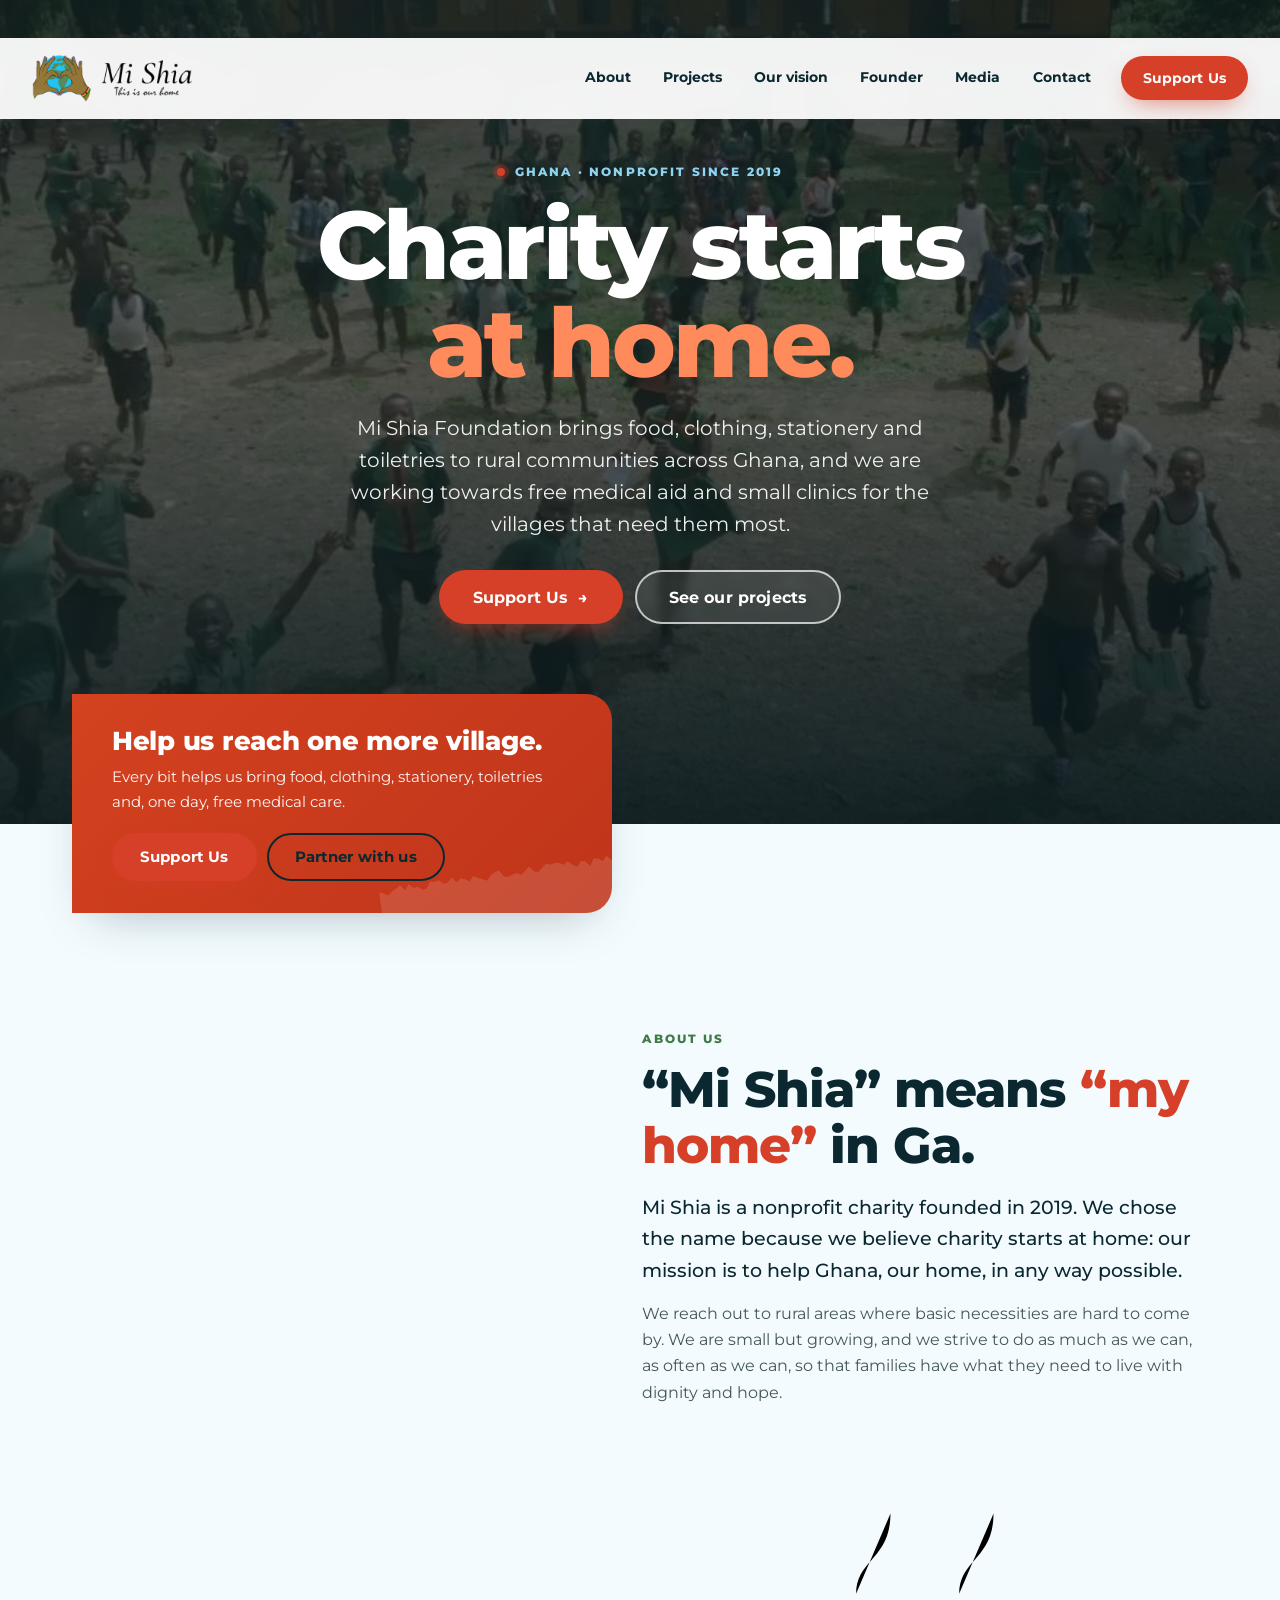
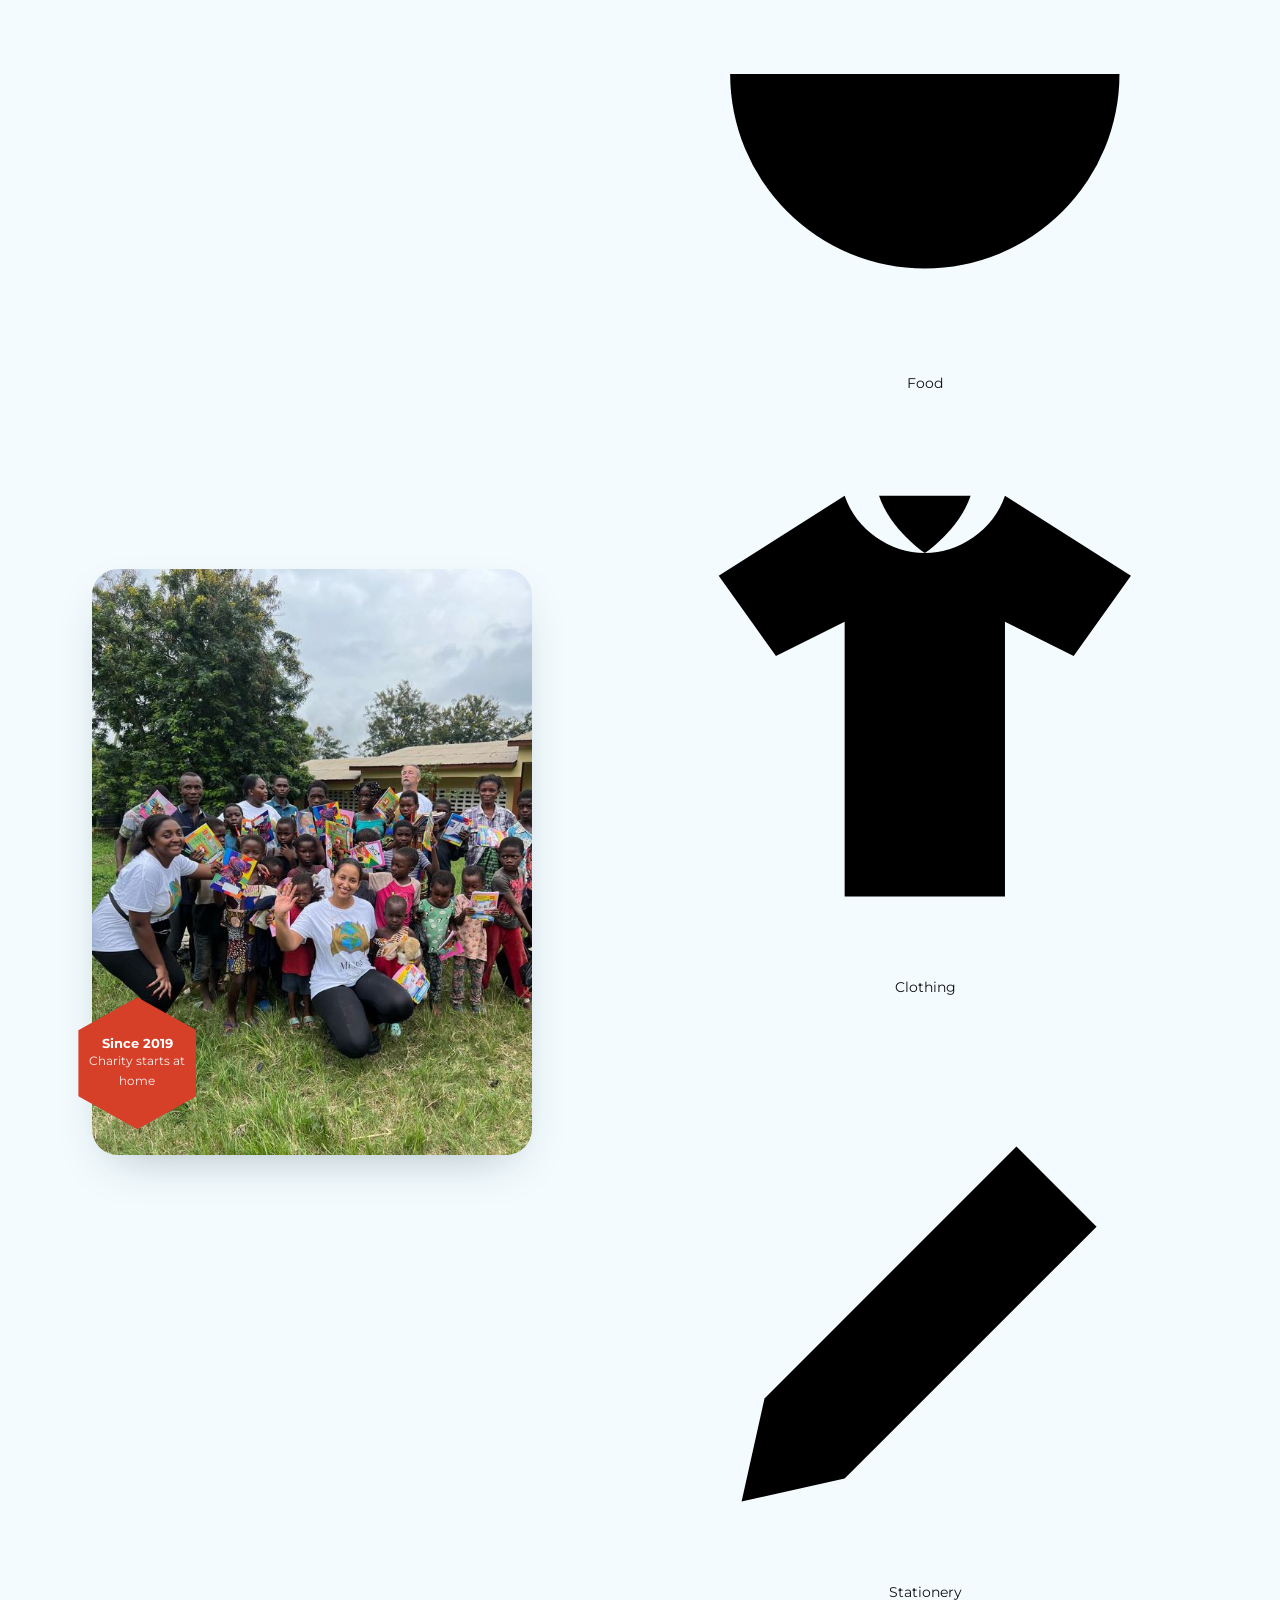
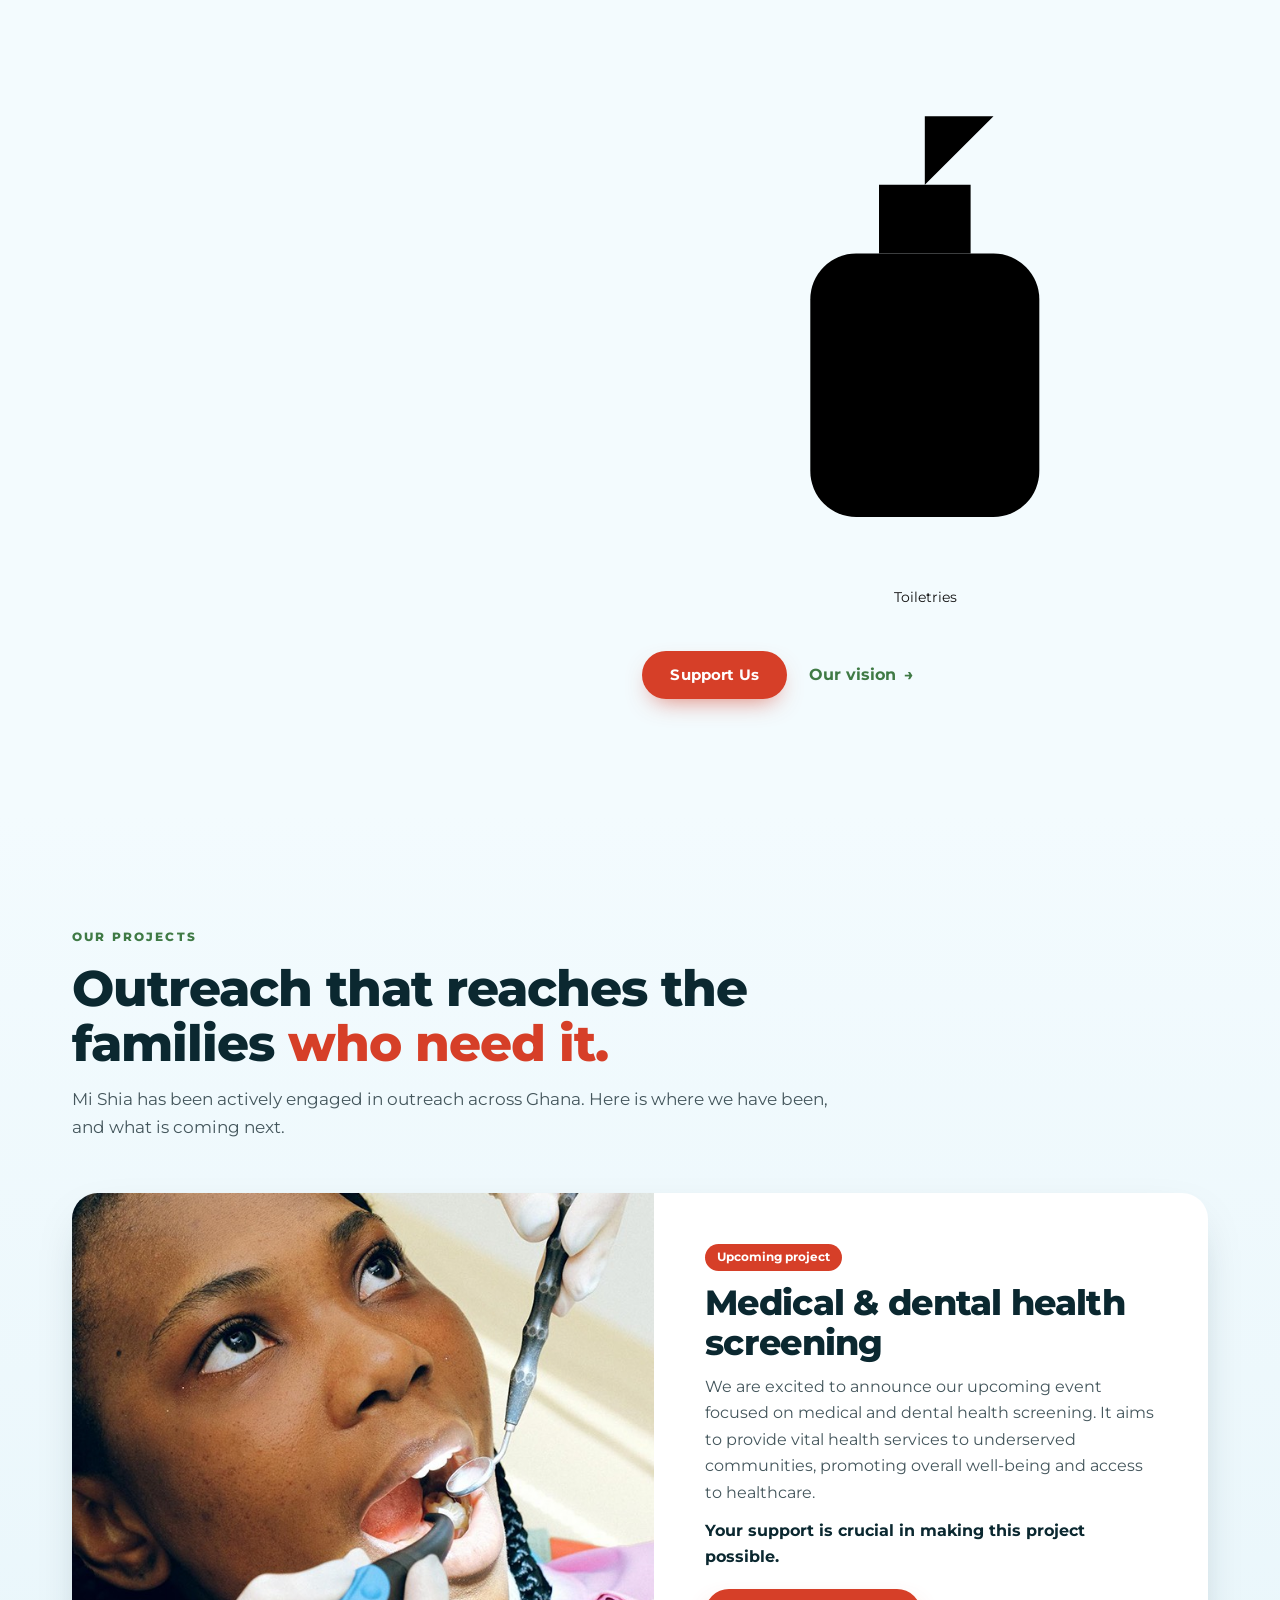
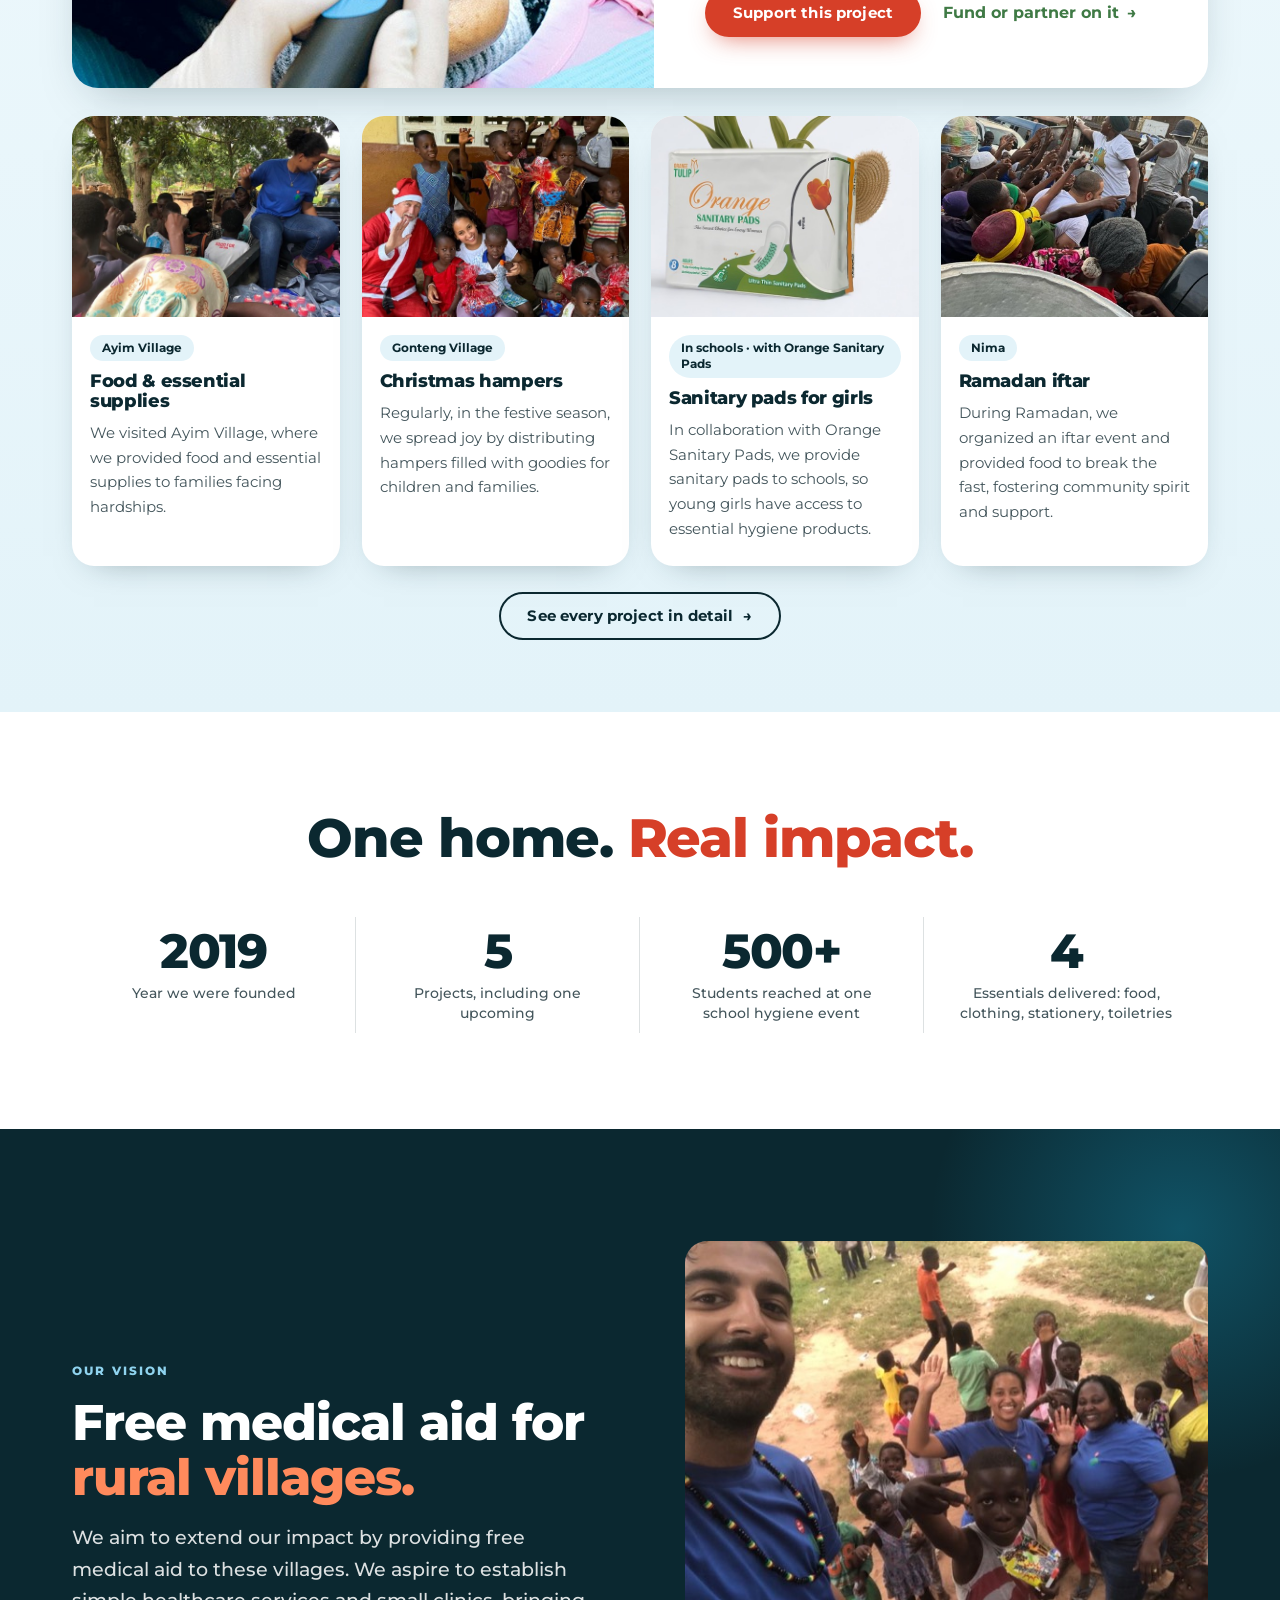
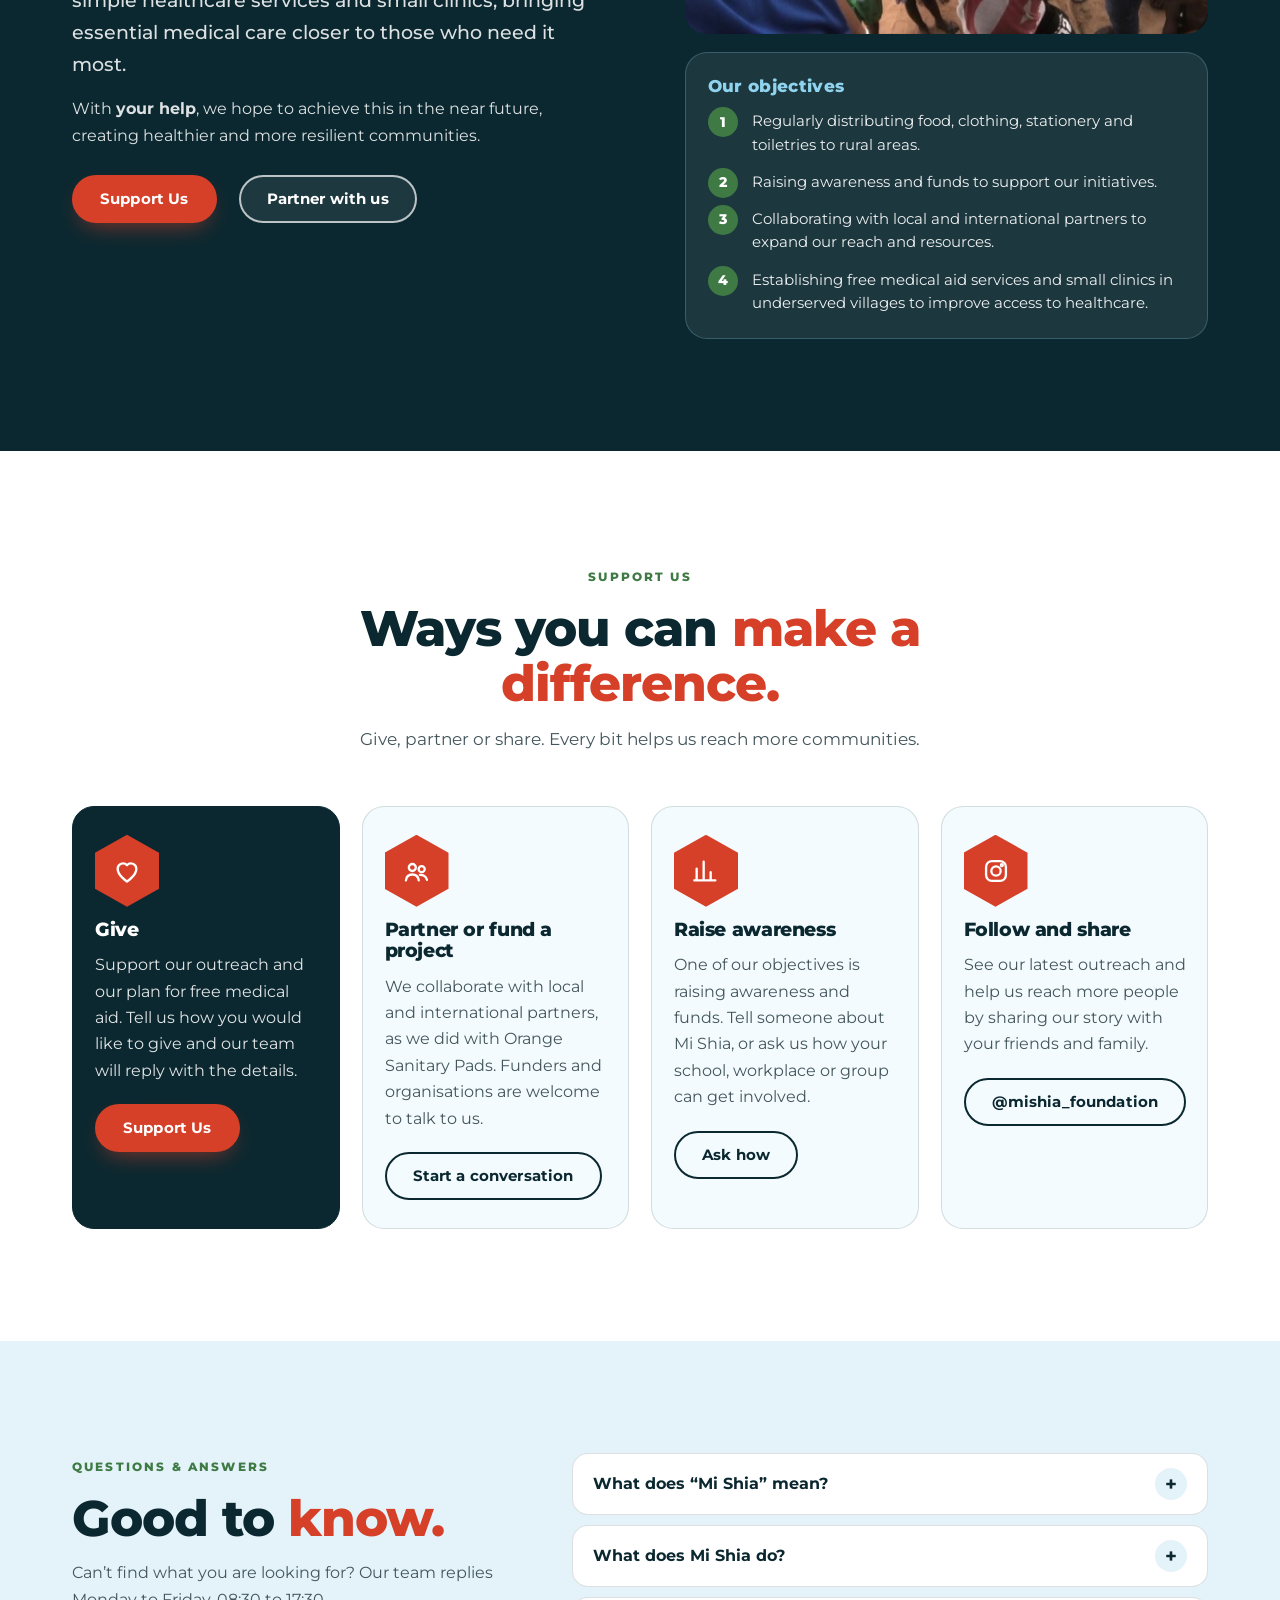
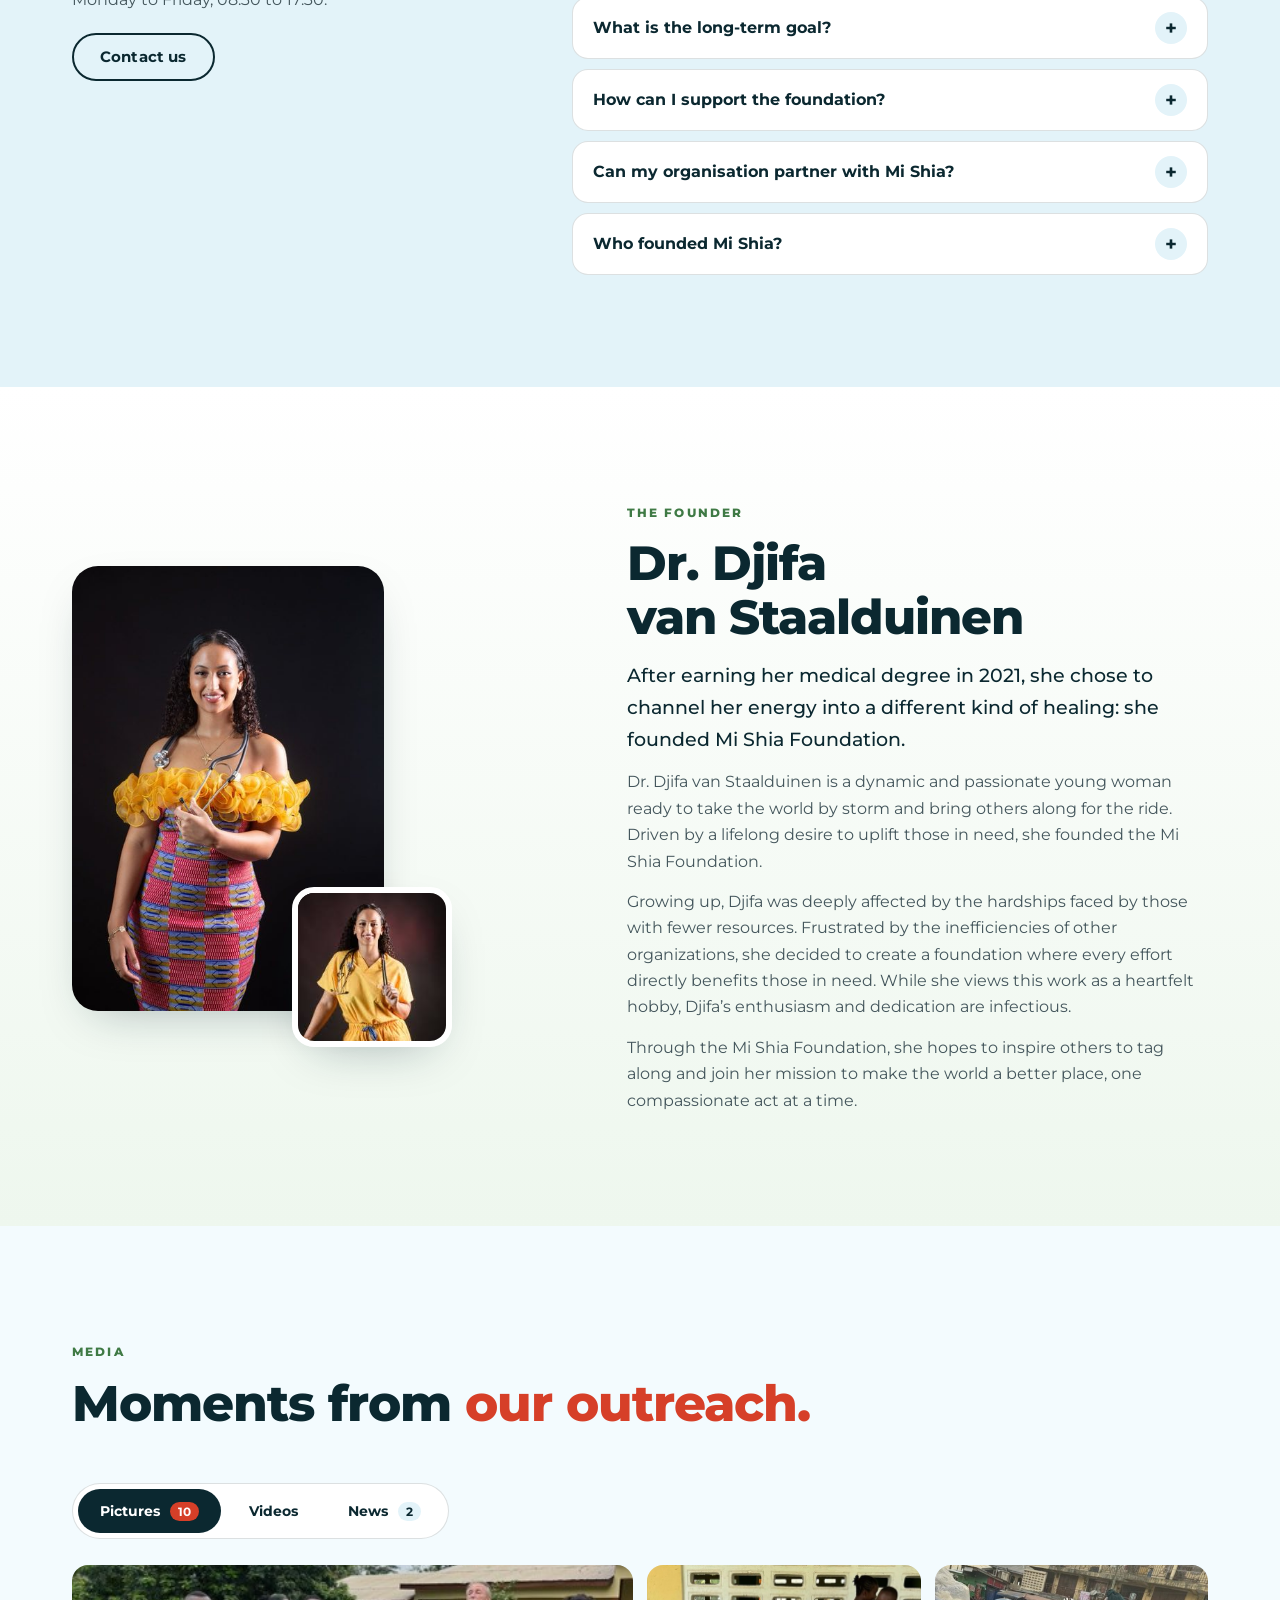
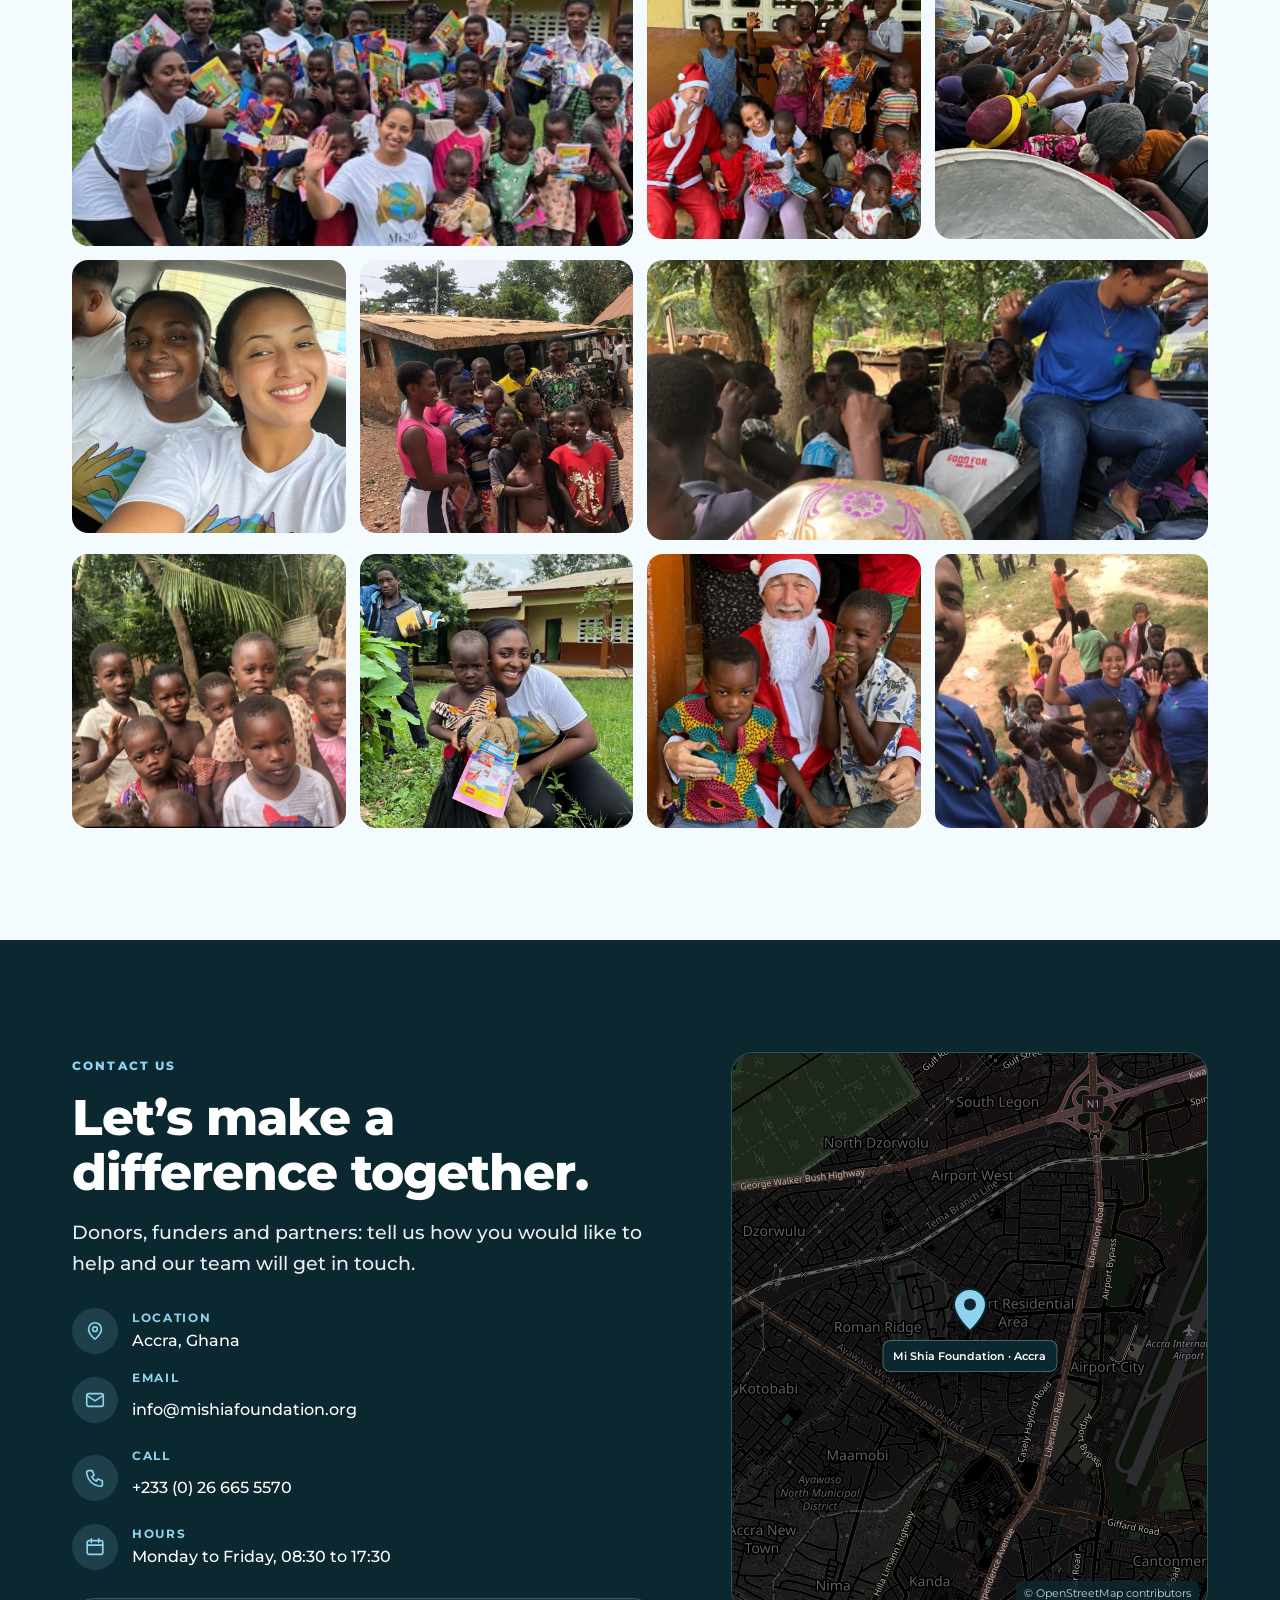
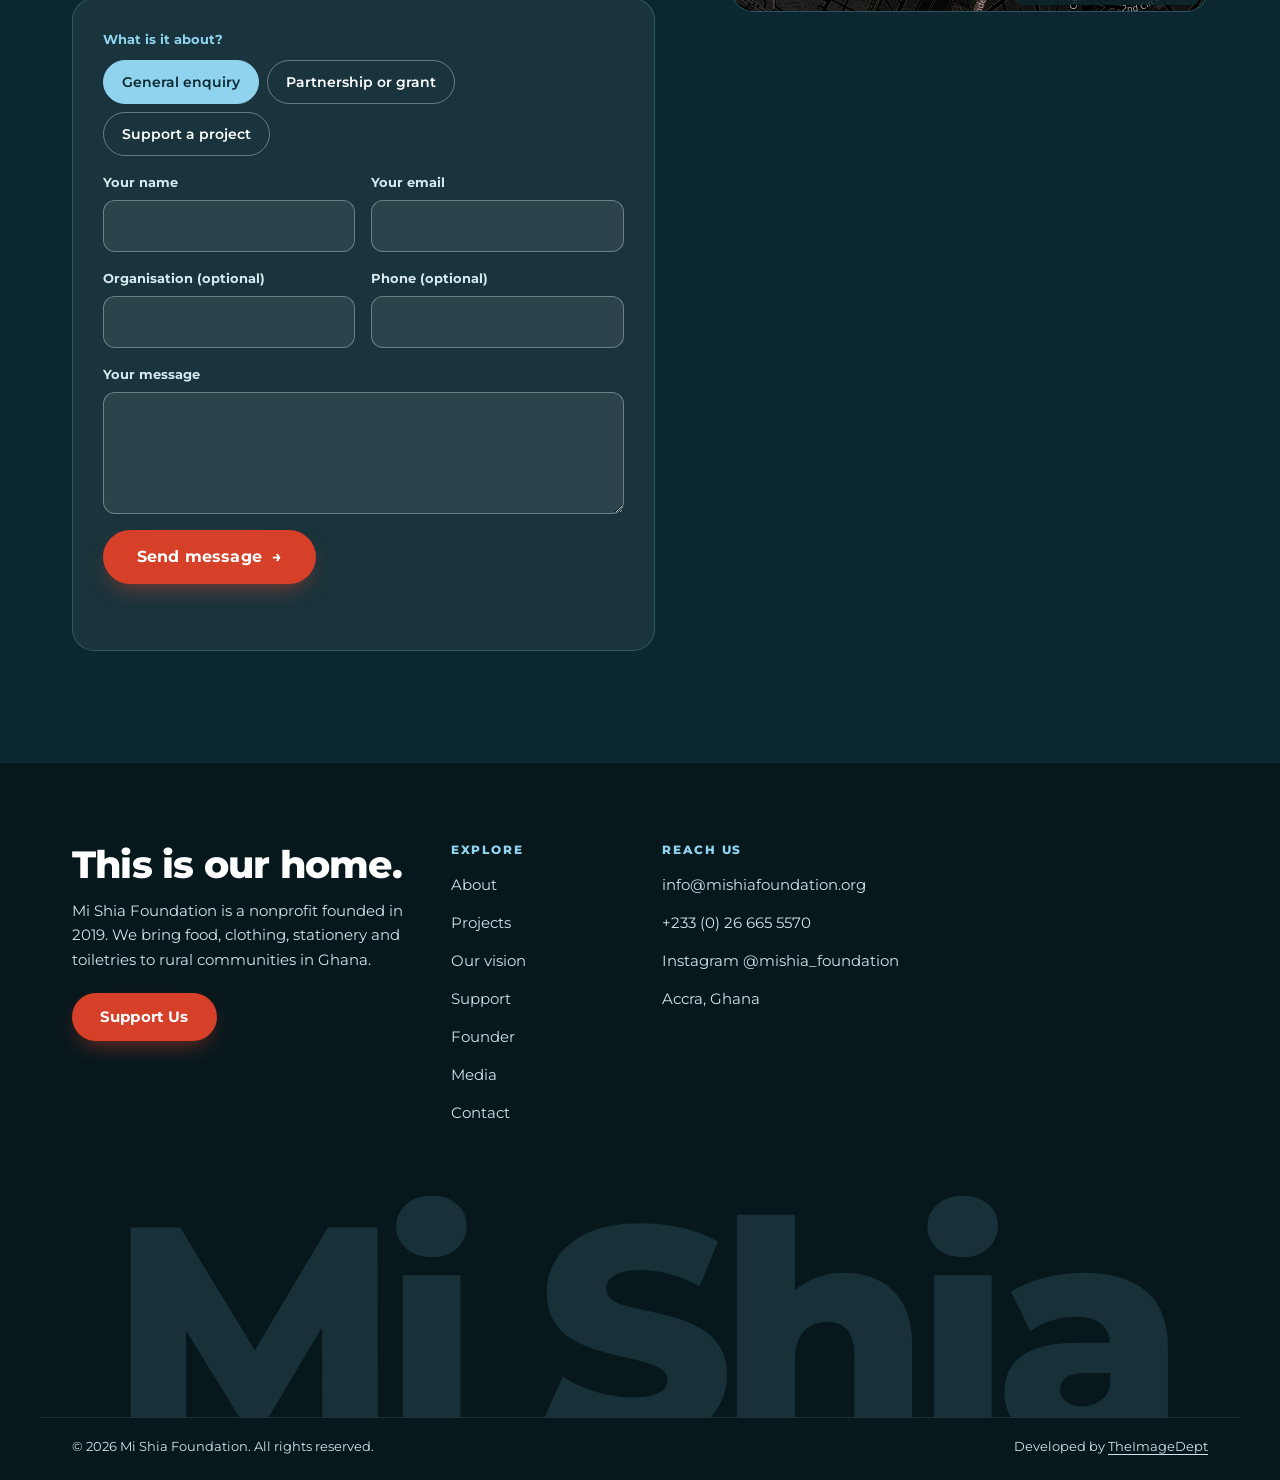
==== commit 8d71e460: "Remove 'volunteers' from the contact intro (no volunteer programme stated) Co-Authored-By: Claude So" ====
--- a/index.html
+++ b/index.html
@@ -19,13 +19,6 @@
 </head>
 <body>
   <a class="skip" href="#main">Skip to content</a>
-
-  <div class="topbar">
-    <div class="topbar-in">
-      <p class="tb-left"><a href="mailto:info@mishiafoundation.org">info@mishiafoundation.org</a><span>Accra, Ghana</span><span>Mon to Fri, 08:30 to 17:30</span></p>
-      <p class="tb-right">Follow us <a href="https://www.instagram.com/mishia_foundation" target="_blank" rel="noopener">@mishia_foundation<span class="sr-only"> (opens Instagram in a new tab)</span></a></p>
-    </div>
-  </div>
 
   <header class="nav" id="nav">
     <div class="nav-in">
@@ -79,7 +72,6 @@
       </script>
     </div>
 
-    <span class="brush brush-hero" aria-hidden="true"></span>
     <div class="wrap hero-grid">
       <div class="hero-copy">
         <p class="kicker kicker-light"><span class="dot" aria-hidden="true"></span>Ghana &middot; Nonprofit since 2019</p>
@@ -94,23 +86,15 @@
     </div>
   </section>
 
-  <!-- ============ REACH STRIP: facts + give panel ============ -->
-  <section class="strip" aria-label="Our reach and ways to give">
+  <!-- ============ HERO STRIP: featured project + quick give ============ -->
+  <section class="strip" aria-label="Featured project and ways to give">
     <div class="wrap strip-grid">
-      <div class="strip-facts">
-        <p class="strip-label">Our reach</p>
-        <ul>
-          <li><strong>2019</strong><span>Year founded</span></li>
-          <li><strong>5</strong><span>Projects, one upcoming</span></li>
-          <li><strong>500+</strong><span>Students at one school event</span></li>
-        </ul>
-      </div>
       <div class="strip-give">
         <p class="strip-title">Help us reach one more village.</p>
         <p>Every bit helps us bring food, clothing, stationery, toiletries and, one day, free medical care.</p>
         <div class="strip-btns">
-          <a class="btn btn-white" data-donate href="mailto:info@mishiafoundation.org?subject=I%20would%20like%20to%20support%20Mi%20Shia%20Foundation">Support Us <span aria-hidden="true">&rarr;</span></a>
-          <a class="btn btn-ghost" href="#contact" data-enquiry="Partnership or grant">Partner with us</a>
+          <a class="btn btn-cta" data-donate href="mailto:info@mishiafoundation.org?subject=I%20would%20like%20to%20support%20Mi%20Shia%20Foundation">Support Us</a>
+          <a class="btn btn-outline" href="#contact" data-enquiry="Partnership or grant">Partner with us</a>
         </div>
       </div>
     </div>
@@ -120,9 +104,8 @@
   <section class="section about" id="about" aria-labelledby="about-title">
     <div class="wrap about-grid">
       <figure class="about-photo reveal">
-        <span class="brush brush-about" aria-hidden="true"></span>
         <img src="assets/images/support-sm.jpg" srcset="assets/images/support-sm.jpg 600w, assets/images/support.jpg 810w" sizes="(min-width: 900px) 440px, 90vw" alt="Mi Shia volunteers kneeling and smiling with children who are holding new books" width="600" height="800" loading="lazy" decoding="async">
-        <figcaption class="about-badge"><strong>Since</strong><strong class="yr">2019</strong></figcaption>
+        <figcaption class="about-badge"><strong>Since 2019</strong><span>Charity starts at home</span></figcaption>
       </figure>
 
       <div class="about-copy reveal">
@@ -131,33 +114,17 @@
         <p class="lede">Mi Shia is a nonprofit charity founded in 2019. We chose the name because we believe charity starts at home: our mission is to help Ghana, our home, in any way possible.</p>
         <p>We reach out to rural areas where basic necessities are hard to come by. We are small but growing, and we strive to do as much as we can, as often as we can, so that families have what they need to live with dignity and hope.</p>
 
-        <ul class="checks">
-          <li>Reaching rural areas where basic necessities are hard to come by</li>
-          <li>Raising awareness and funds to support our initiatives</li>
-          <li>Working with local and international partners</li>
+        <ul class="essentials" aria-label="What we give">
+          <li><svg viewBox="0 0 48 48" aria-hidden="true"><path d="M7 22h34a17 17 0 0 1-34 0z"/><path d="M18 15c0-3 3-3 3-7M27 15c0-3 3-3 3-7" class="acc"/></svg><span>Food</span></li>
+          <li><svg viewBox="0 0 48 48" aria-hidden="true"><path d="M17 6 6 13l5 7 6-3v24h14V17l6 3 5-7-11-7c-1 3-4 5-7 5s-6-2-7-5z"/><path d="M20 6c1 3 4 5 4 5s3-2 4-5" class="acc"/></svg><span>Clothing</span></li>
+          <li><svg viewBox="0 0 48 48" aria-hidden="true"><path d="M8 41l2-9 22-22 7 7-22 22z"/><path d="M29 13l7 7" class="acc"/></svg><span>Stationery</span></li>
+          <li><svg viewBox="0 0 48 48" aria-hidden="true"><rect x="14" y="19" width="20" height="23" rx="4"/><path d="M20 19v-6h8v6M24 13V7h6"/><path d="M19 29h10" class="acc"/></svg><span>Toiletries</span></li>
         </ul>
 
         <div class="row-cta">
           <a class="btn btn-cta" href="#donate">Support Us</a>
           <a class="link-arrow" href="#vision">Our vision <span aria-hidden="true">&rarr;</span></a>
         </div>
-      </div>
-    </div>
-  </section>
-
-  <!-- ============ WHAT WE GIVE (hexagon cards) ============ -->
-  <section class="section services" id="services" aria-labelledby="services-title">
-    <div class="wrap">
-      <header class="section-head center reveal">
-        <p class="kicker">What we give</p>
-        <h2 id="services-title">Everyday essentials for <span class="mark">rural families.</span></h2>
-        <p>Mi Shia focuses on reaching out to rural areas where basic necessities are hard to come by.</p>
-      </header>
-      <div class="hexcards">
-        <article class="hexcard"><span class="hex hex-orange"><svg viewBox="0 0 48 48" aria-hidden="true"><path d="M7 22h34a17 17 0 0 1-34 0z"/><path d="M18 15c0-3 3-3 3-7M27 15c0-3 3-3 3-7" class="acc"/></svg></span><h3>Food</h3><p>Regular food distribution to rural areas where it is hard to come by.</p></article>
-        <article class="hexcard"><span class="hex hex-green"><svg viewBox="0 0 48 48" aria-hidden="true"><path d="M17 6 6 13l5 7 6-3v24h14V17l6 3 5-7-11-7c-1 3-4 5-7 5s-6-2-7-5z"/><path d="M20 6c1 3 4 5 4 5s3-2 4-5" class="acc"/></svg></span><h3>Clothing</h3><p>Clothes shared with families in underserved communities.</p></article>
-        <article class="hexcard"><span class="hex hex-sky"><svg viewBox="0 0 48 48" aria-hidden="true"><path d="M8 41l2-9 22-22 7 7-22 22z"/><path d="M29 13l7 7" class="acc"/></svg></span><h3>Stationery</h3><p>Stationery distributed to rural communities.</p></article>
-        <article class="hexcard"><span class="hex hex-teal"><svg viewBox="0 0 48 48" aria-hidden="true"><rect x="14" y="19" width="20" height="23" rx="4"/><path d="M20 19v-6h8v6M24 13V7h6"/><path d="M19 29h10" class="acc"/></svg></span><h3>Toiletries</h3><p>Toiletries delivered to the families who need them.</p></article>
       </div>
     </div>
   </section>
@@ -226,36 +193,15 @@
     </div>
   </section>
 
-  <!-- ============ JOIN PANELS ============ -->
-  <section class="join" aria-label="Join our work">
-    <div class="wrap join-grid">
-      <article class="join-card join-dark">
-        <img src="assets/images/projects/vision-sm.jpg" alt="" width="560" height="420" loading="lazy" decoding="async">
-        <div class="join-body">
-          <h3>Partner with us</h3>
-          <p>We collaborate with local and international partners to expand our reach and resources. Funders and organisations are welcome.</p>
-          <a class="btn btn-ghost" href="#contact" data-enquiry="Partnership or grant">Start a conversation</a>
-        </div>
-      </article>
-      <article class="join-card join-orange">
-        <div class="join-body">
-          <h3>Support a project</h3>
-          <p>Choose a project, tell us how you would like to help, and our team will reply with the details.</p>
-          <a class="btn btn-white" href="projects.html#support-form">Support a project <span aria-hidden="true">&rarr;</span></a>
-        </div>
-      </article>
-    </div>
-  </section>
-
   <!-- ============ IMPACT BAND ============ -->
   <section class="band" aria-labelledby="band-title">
     <div class="wrap">
-      <h2 id="band-title" class="band-title reveal">One home. <span class="mark">Real impact.</span></h2>
+      <h2 id="band-title" class="band-title reveal">One home. <span class="mark mark-sky">Real impact.</span></h2>
       <ul class="band-grid">
-        <li class="reveal"><span class="hex hex-orange"><svg viewBox="0 0 48 48" aria-hidden="true"><rect x="8" y="10" width="32" height="30" rx="4"/><path d="M8 20h32M16 6v8M32 6v8"/><path d="M18 30l4 4 8-8" class="acc"/></svg></span><strong>2019</strong><span>Year we were founded</span></li>
-        <li class="reveal"><span class="hex hex-green"><svg viewBox="0 0 48 48" aria-hidden="true"><path d="M24 40S8 30 8 19a8 8 0 0 1 16-3 8 8 0 0 1 16 3c0 11-16 21-16 21z"/><path d="M17 20h14M24 13v14" class="acc"/></svg></span><strong>5</strong><span>Projects, including one upcoming</span></li>
-        <li class="reveal"><span class="hex hex-sky"><svg viewBox="0 0 48 48" aria-hidden="true"><circle cx="24" cy="14" r="7"/><path d="M10 42c1-9 6-14 14-14s13 5 14 14"/><path d="M30 28l5 6" class="acc"/></svg></span><strong>500+</strong><span>Students reached at one school hygiene event</span></li>
-        <li class="reveal"><span class="hex hex-teal"><svg viewBox="0 0 48 48" aria-hidden="true"><path d="M24 6l5 11 12 1-9 8 3 12-11-6-11 6 3-12-9-8 12-1z"/></svg></span><strong>4</strong><span>Essentials delivered: food, clothing, stationery, toiletries</span></li>
+        <li class="reveal"><strong>2019</strong><span>Year we were founded</span></li>
+        <li class="reveal"><strong>5</strong><span>Projects, including one upcoming</span></li>
+        <li class="reveal"><strong>500+</strong><span>Students reached at one school hygiene event</span></li>
+        <li class="reveal"><strong>4</strong><span>Essentials delivered: food, clothing, stationery, toiletries</span></li>
       </ul>
     </div>
   </section>
@@ -456,17 +402,6 @@
     </dialog>
   </section>
 
-  <!-- ============ PICTURE STRIP ============ -->
-  <section class="strip-photos" aria-label="Moments from our outreach">
-    <ul class="polaroids">
-      <li><img src="assets/images/gallery/thumb/pic5.jpg" alt="Children at an outreach" width="560" height="556" loading="lazy" decoding="async"></li>
-      <li><img src="assets/images/gallery/thumb/pic2.jpg" alt="Volunteers in Mi Shia t-shirts" width="419" height="560" loading="lazy" decoding="async"></li>
-      <li><img src="assets/images/gallery/thumb/pic6.jpg" alt="A volunteer with a child and gifts" width="420" height="560" loading="lazy" decoding="async"></li>
-      <li><img src="assets/images/gallery/thumb/pic8.jpg" alt="Volunteers and children waving" width="560" height="420" loading="lazy" decoding="async"></li>
-      <li><img src="assets/images/gallery/thumb/Group-Pic.jpg" alt="The Mi Shia team with children and their gifts" width="420" height="560" loading="lazy" decoding="async"></li>
-    </ul>
-  </section>
-
   <!-- ============ CONTACT ============ -->
   <section class="section contact" id="contact" aria-labelledby="contact-title">
     <div class="wrap contact-grid">
@@ -518,13 +453,6 @@
 
   </main>
 
-  <section class="follow" aria-label="Follow our work">
-    <div class="wrap follow-in">
-      <p class="follow-title">See our latest outreach on Instagram.</p>
-      <a class="btn btn-white" href="https://www.instagram.com/mishia_foundation" target="_blank" rel="noopener">Follow @mishia_foundation <span aria-hidden="true">&rarr;</span><span class="sr-only"> (opens in a new tab)</span></a>
-    </div>
-  </section>
-
   <footer class="foot">
     <div class="wrap foot-top">
       <div class="foot-brand">
@@ -534,26 +462,14 @@
       </div>
       <nav class="foot-col" aria-label="Explore">
         <h3>Explore</h3>
-        <a href="index.html#about">About</a>
-        <a href="projects.html">Projects</a>
-        <a href="index.html#vision">Our vision</a>
-        <a href="index.html#donate">Support</a>
-        <a href="index.html#founder">Founder</a>
-        <a href="index.html#media">Media</a>
-        <a href="index.html#contact">Contact</a>
+        <a href="#about">About</a>
+        <a href="#projects">Projects</a>
+        <a href="#vision">Our vision</a>
+        <a href="#donate">Support</a>
+        <a href="#founder">Founder</a>
+        <a href="#media">Media</a>
+        <a href="#contact">Contact</a>
       </nav>
-      <div class="foot-col foot-gallery">
-        <h3>Gallery</h3>
-        <ul>
-          <li><a href="index.html#media" tabindex="-1" aria-hidden="true"><img src="assets/images/gallery/thumb/pic5.jpg" alt="" width="90" height="90" loading="lazy" decoding="async"></a></li>
-          <li><a href="index.html#media" tabindex="-1" aria-hidden="true"><img src="assets/images/gallery/thumb/pic2.jpg" alt="" width="90" height="90" loading="lazy" decoding="async"></a></li>
-          <li><a href="index.html#media" tabindex="-1" aria-hidden="true"><img src="assets/images/gallery/thumb/pic6.jpg" alt="" width="90" height="90" loading="lazy" decoding="async"></a></li>
-          <li><a href="index.html#media" tabindex="-1" aria-hidden="true"><img src="assets/images/gallery/thumb/pic8.jpg" alt="" width="90" height="90" loading="lazy" decoding="async"></a></li>
-          <li><a href="index.html#media" tabindex="-1" aria-hidden="true"><img src="assets/images/gallery/thumb/pic.jpg" alt="" width="90" height="90" loading="lazy" decoding="async"></a></li>
-          <li><a href="index.html#media" tabindex="-1" aria-hidden="true"><img src="assets/images/gallery/thumb/pic7.jpg" alt="" width="90" height="90" loading="lazy" decoding="async"></a></li>
-        </ul>
-        <a class="foot-more" href="index.html#media">See all pictures</a>
-      </div>
       <div class="foot-col">
         <h3>Reach us</h3>
         <a href="mailto:info@mishiafoundation.org">info@mishiafoundation.org</a>
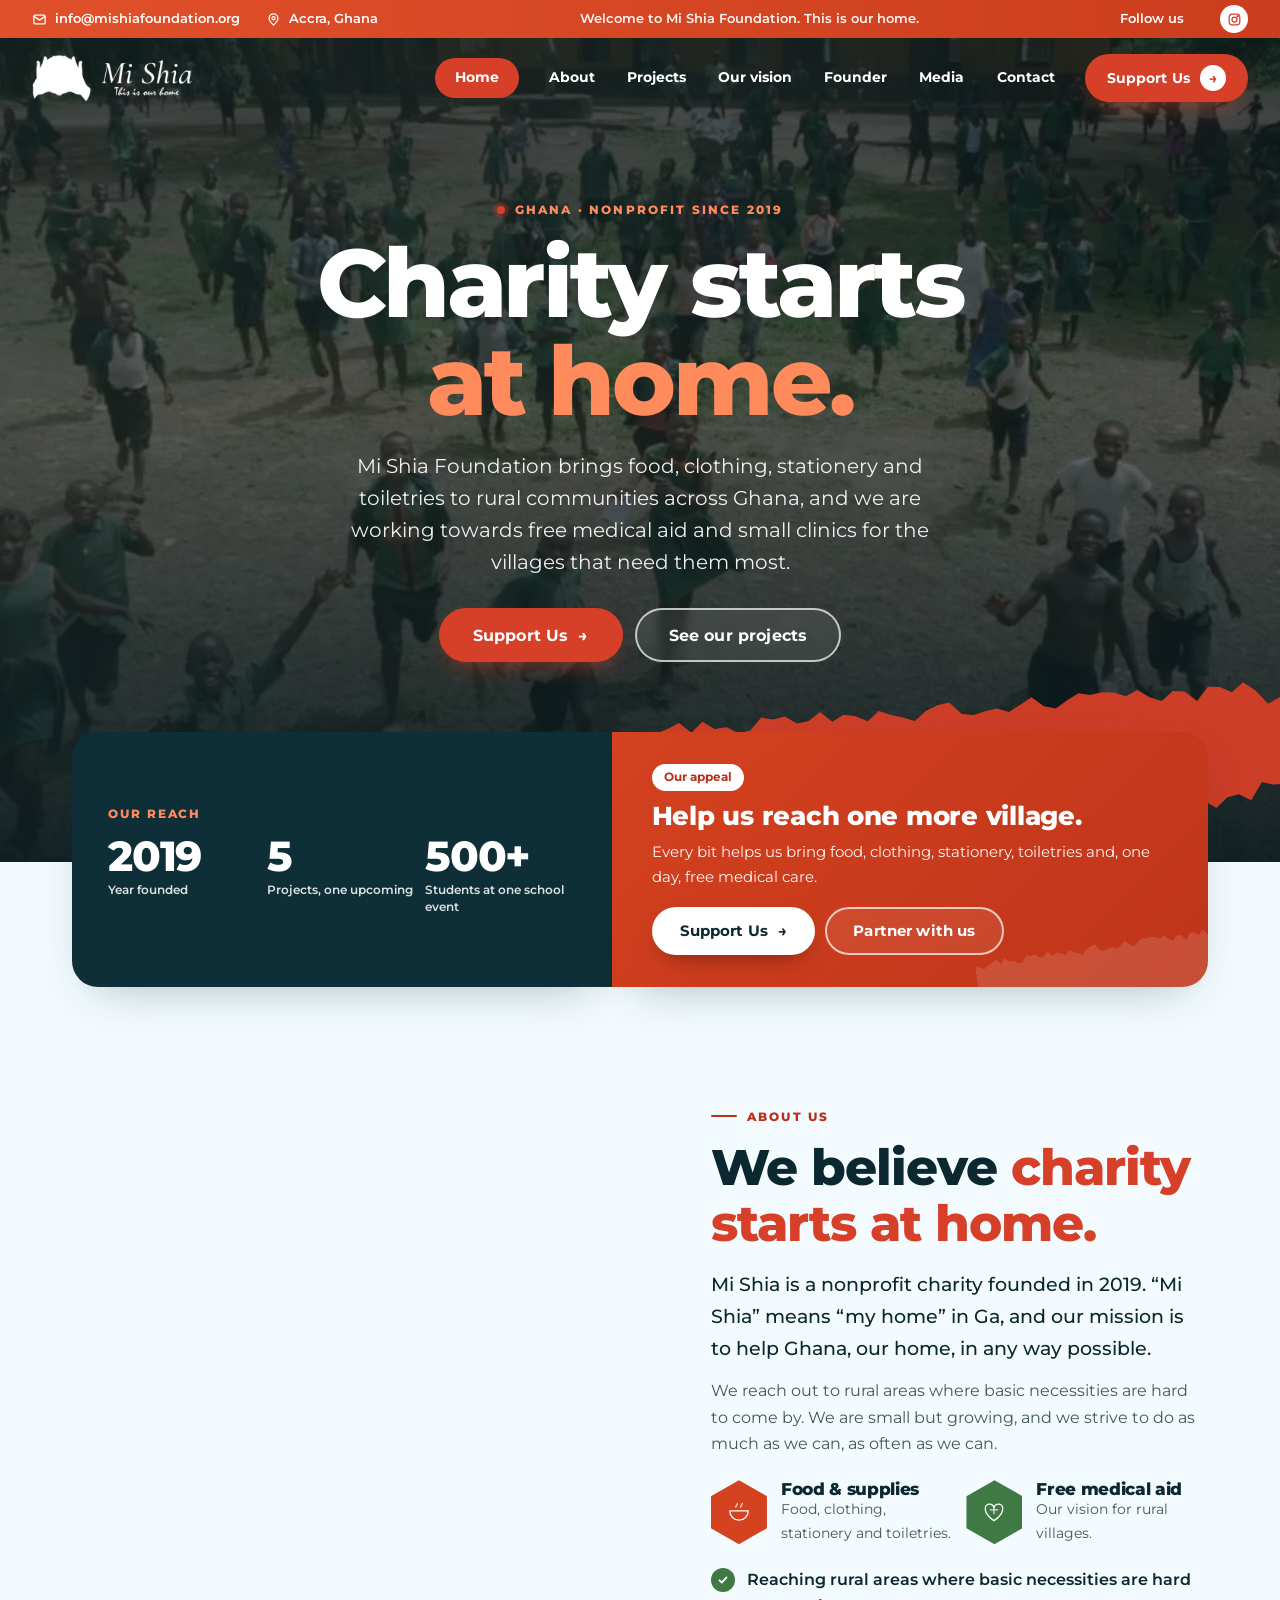
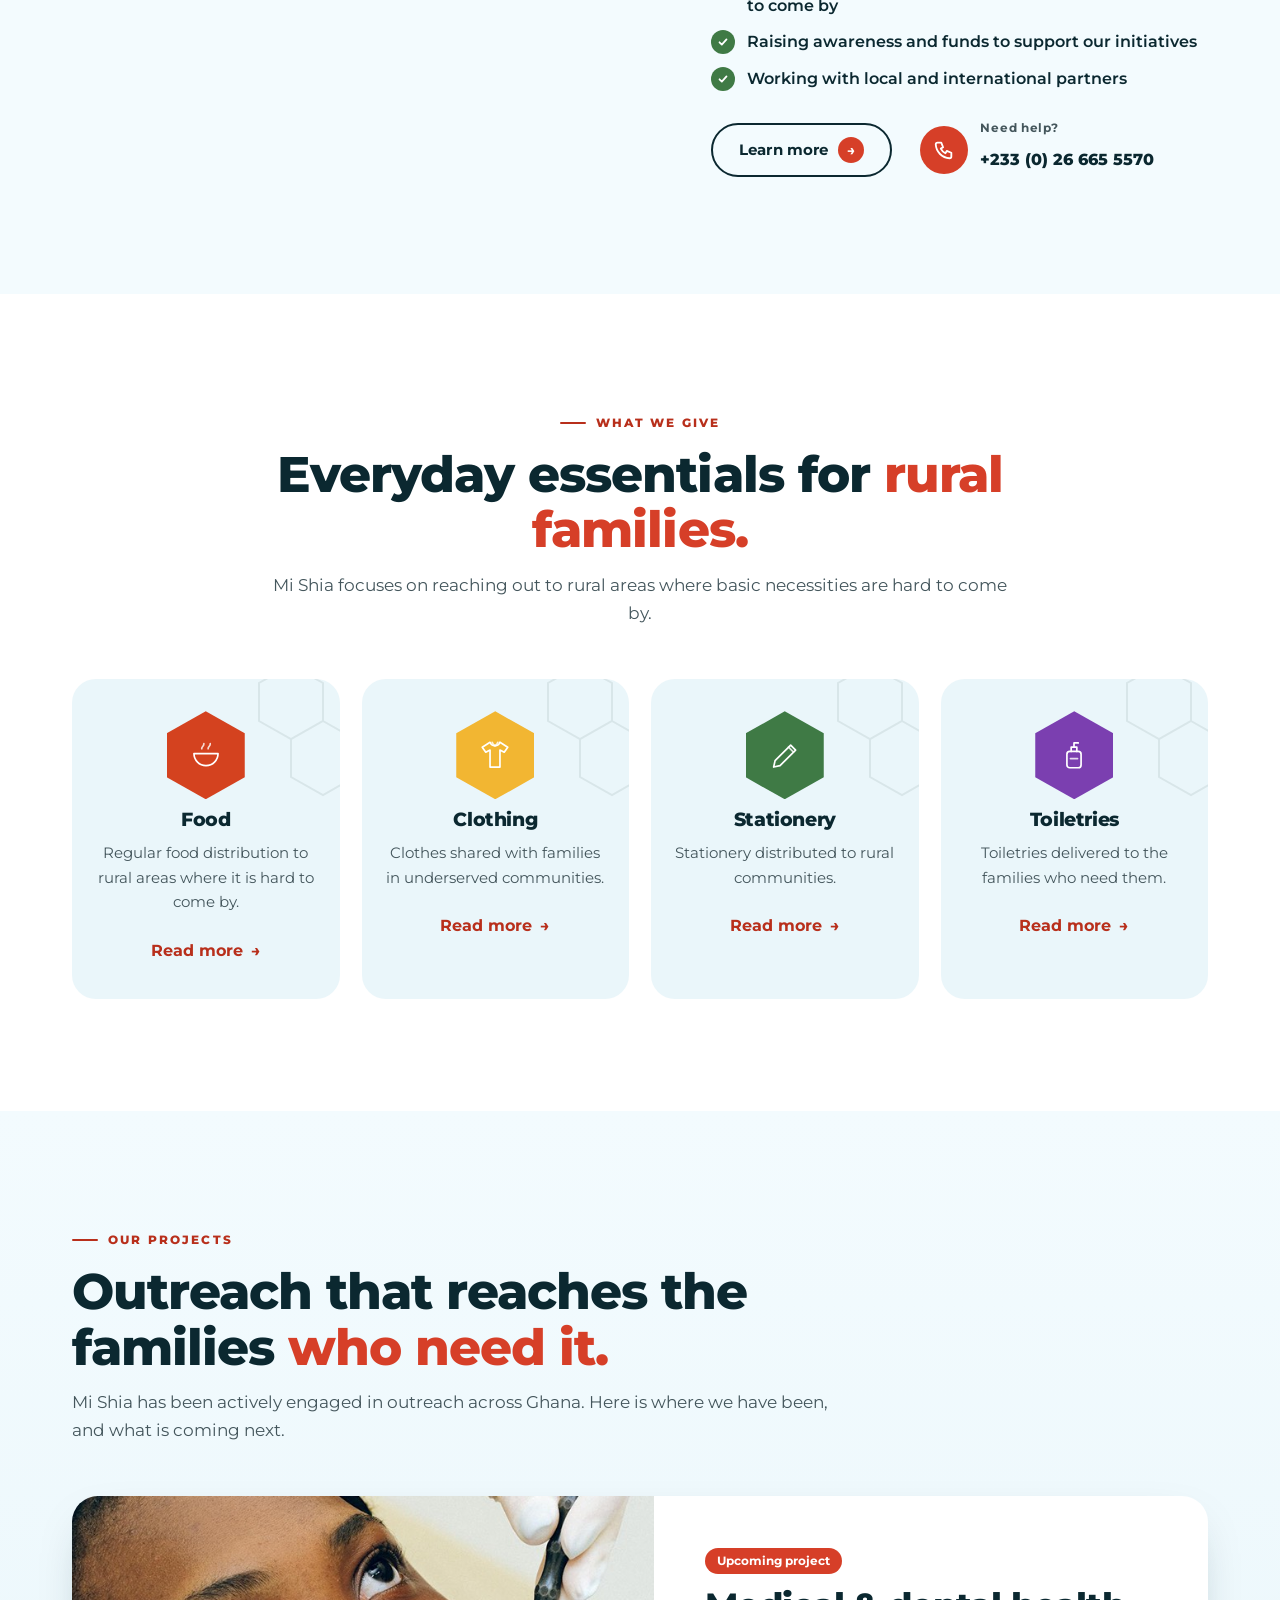
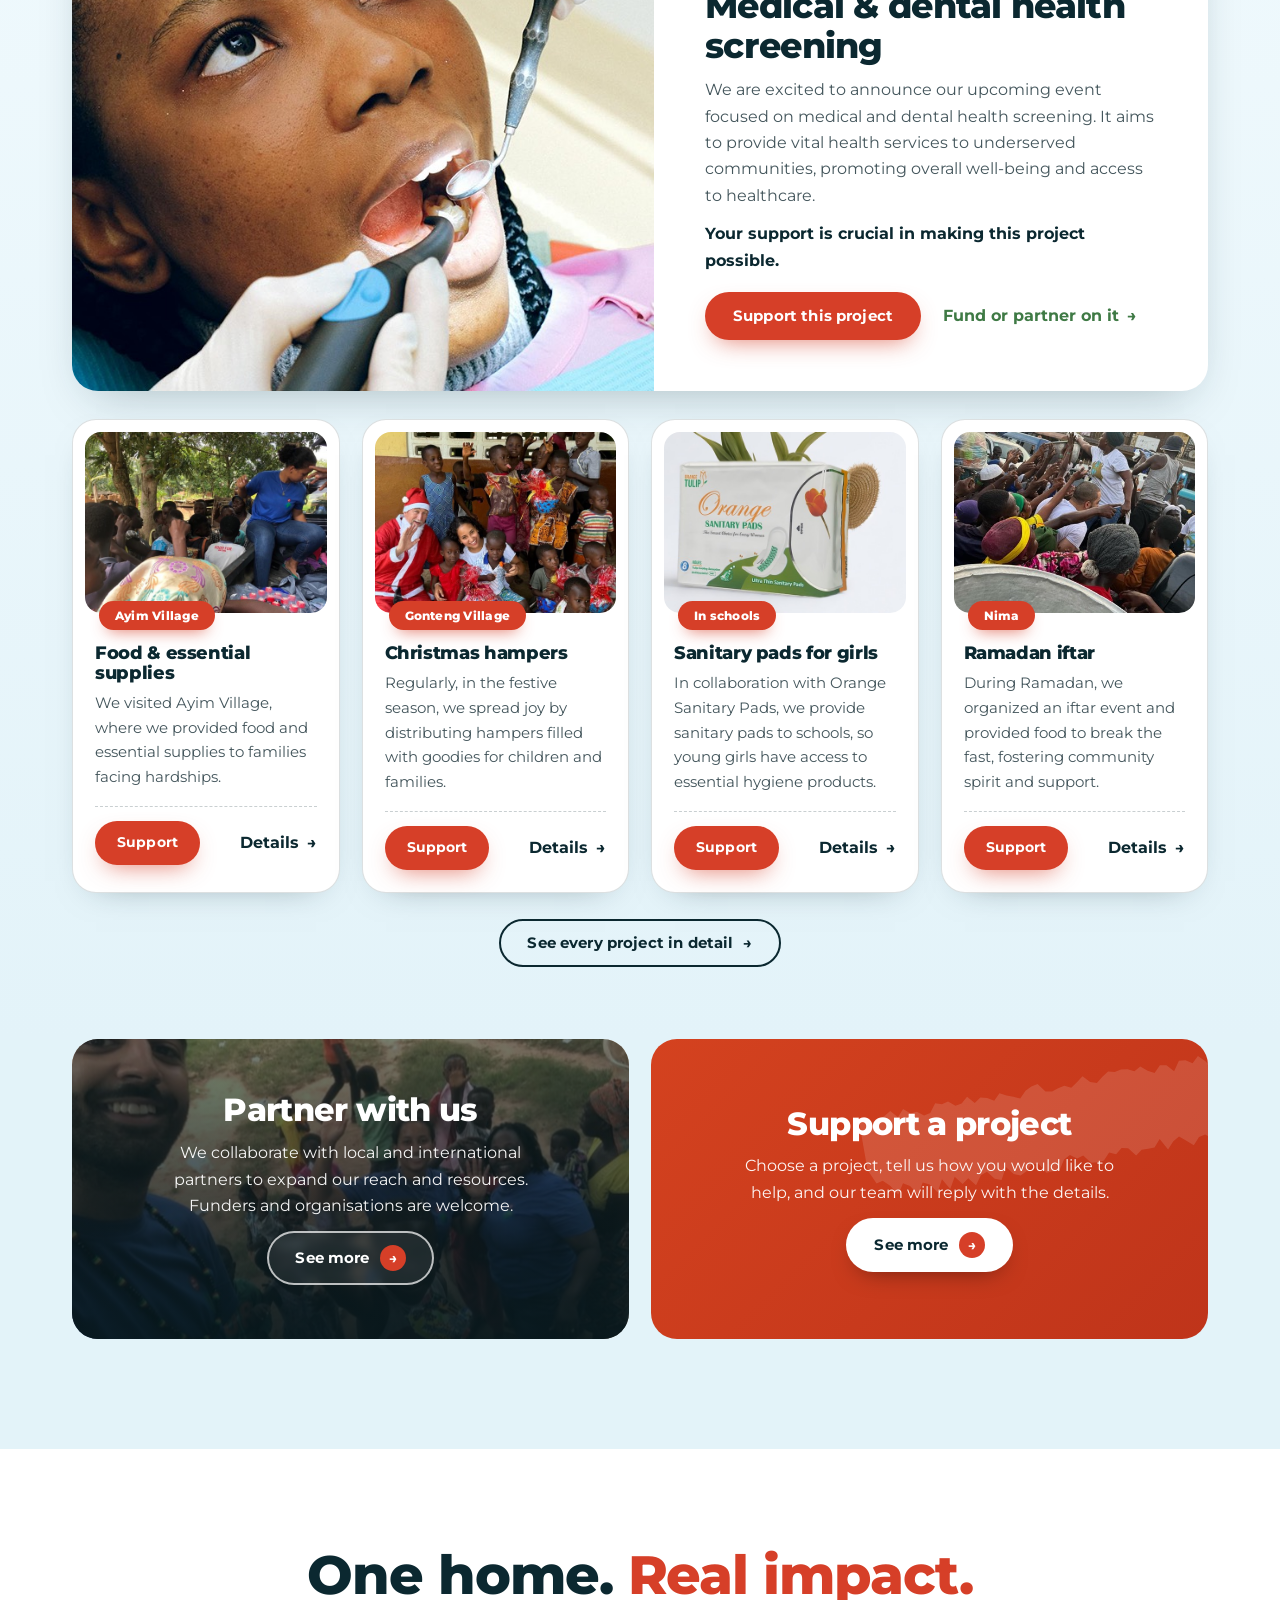
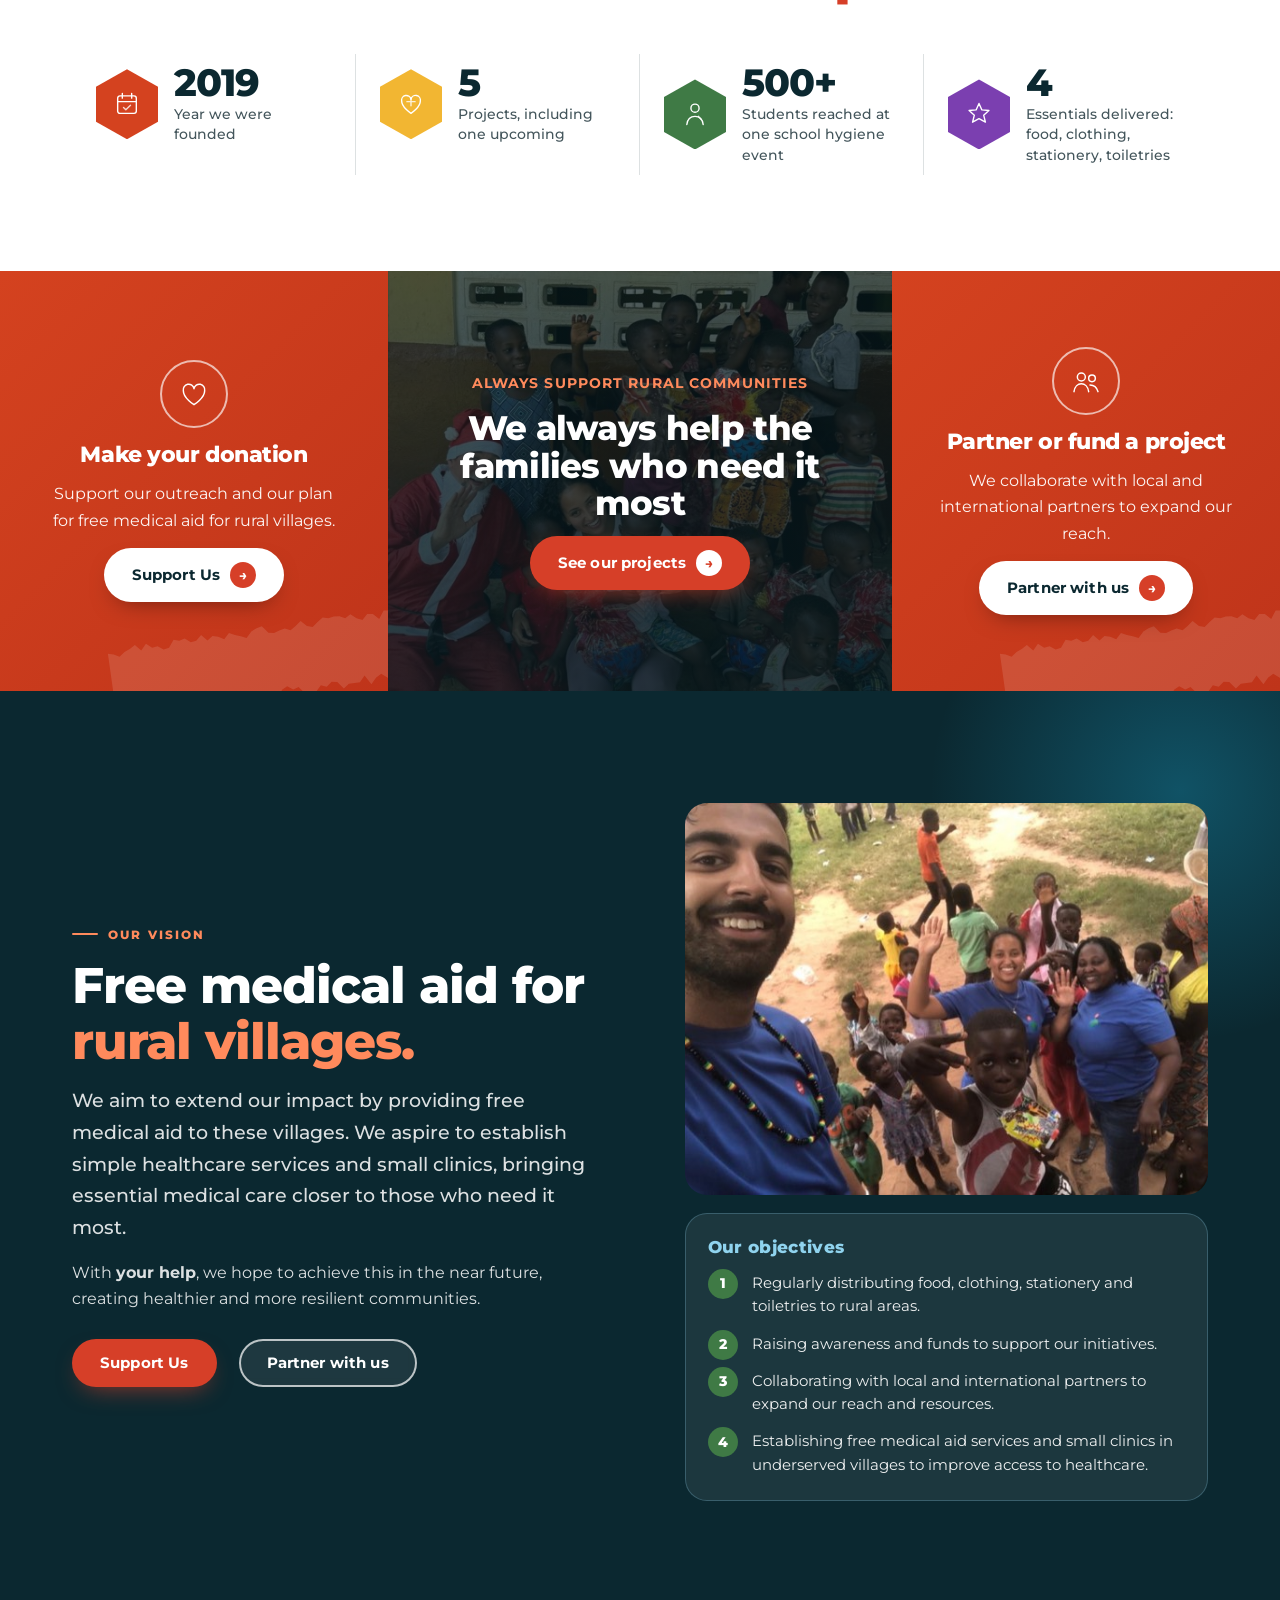
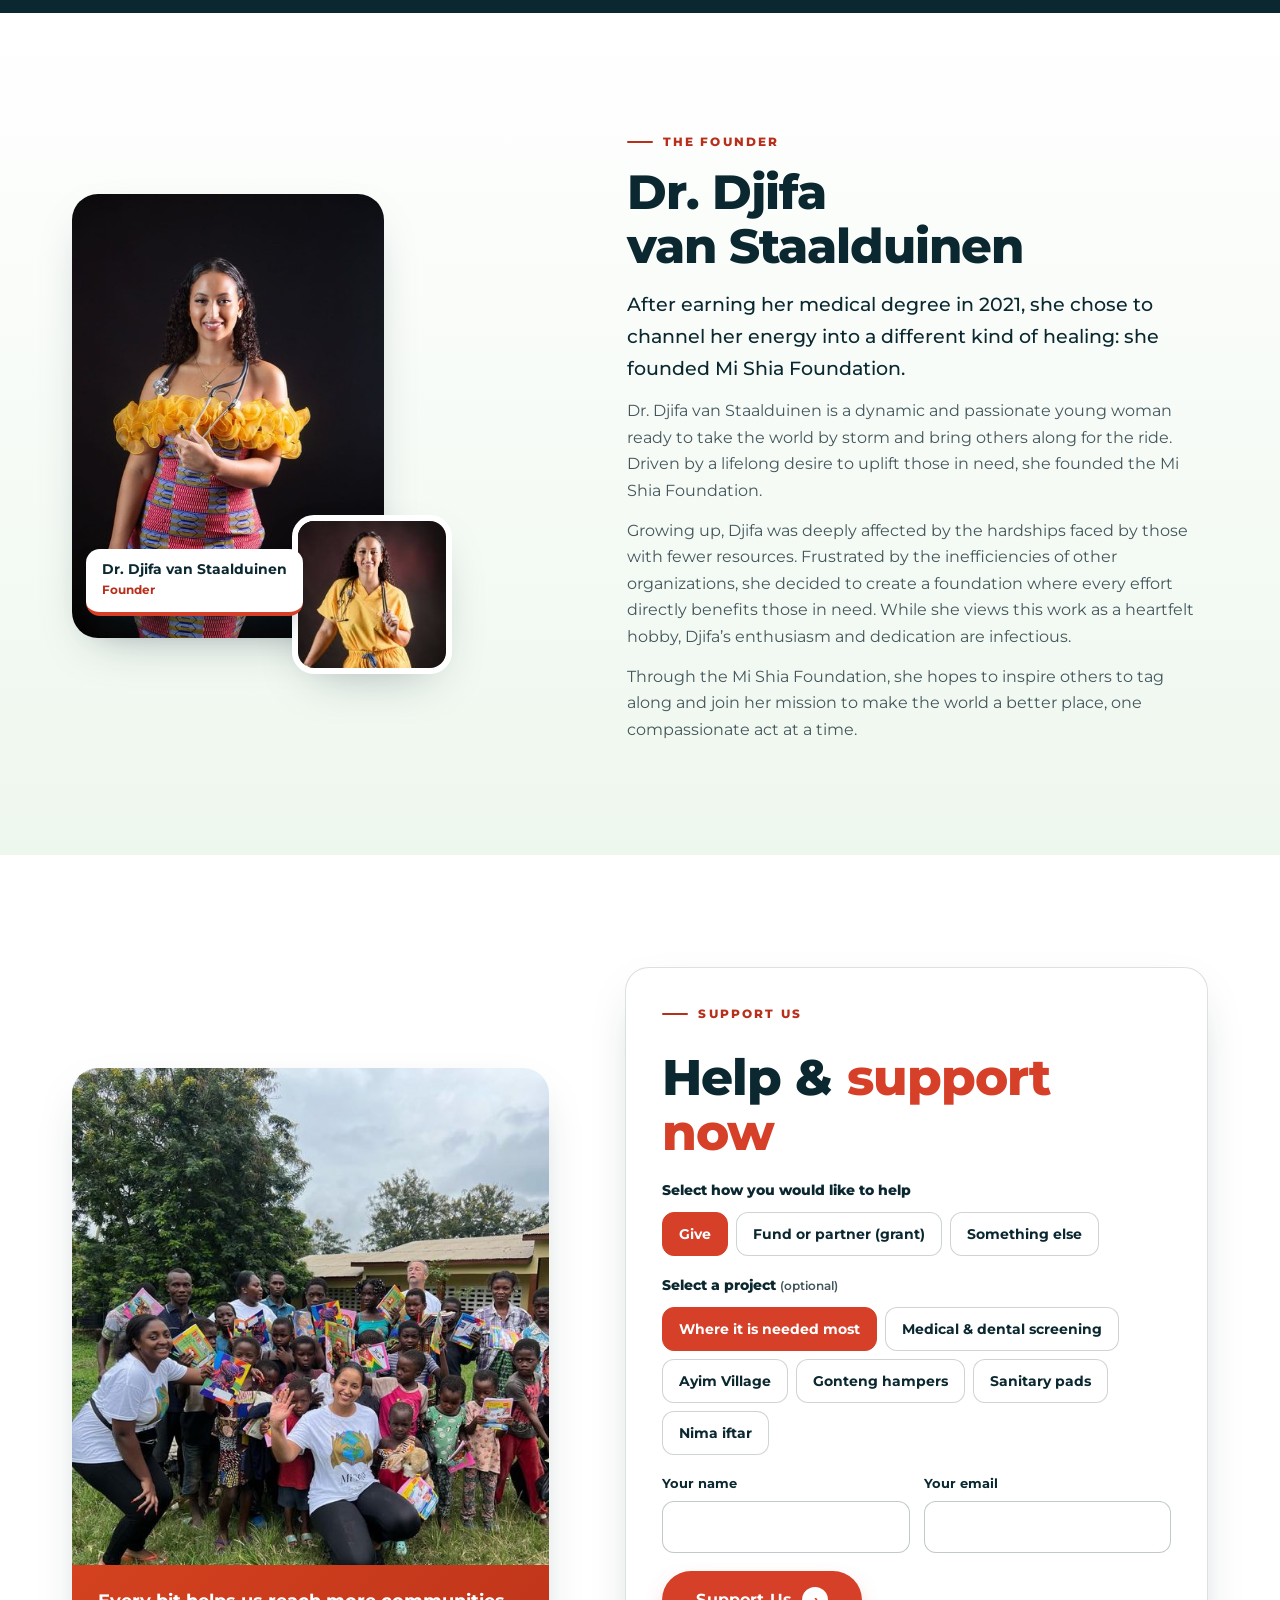
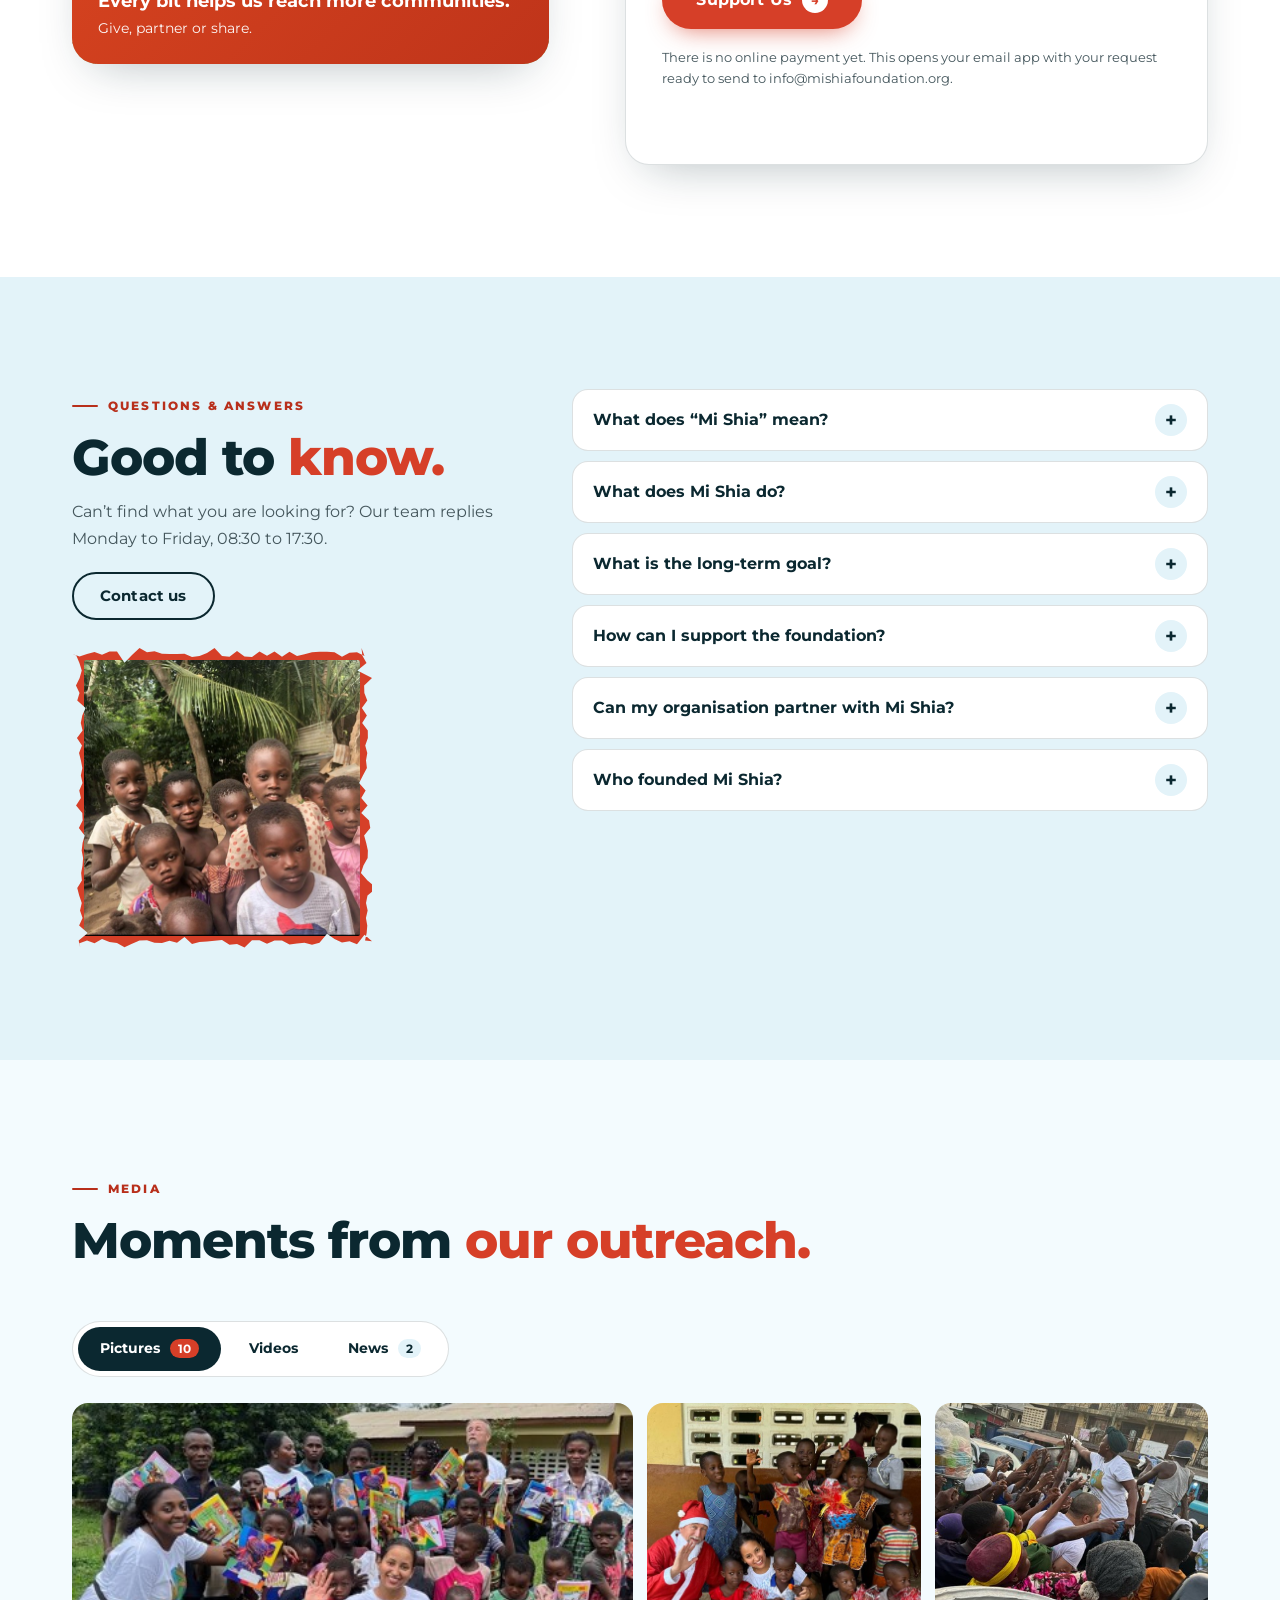
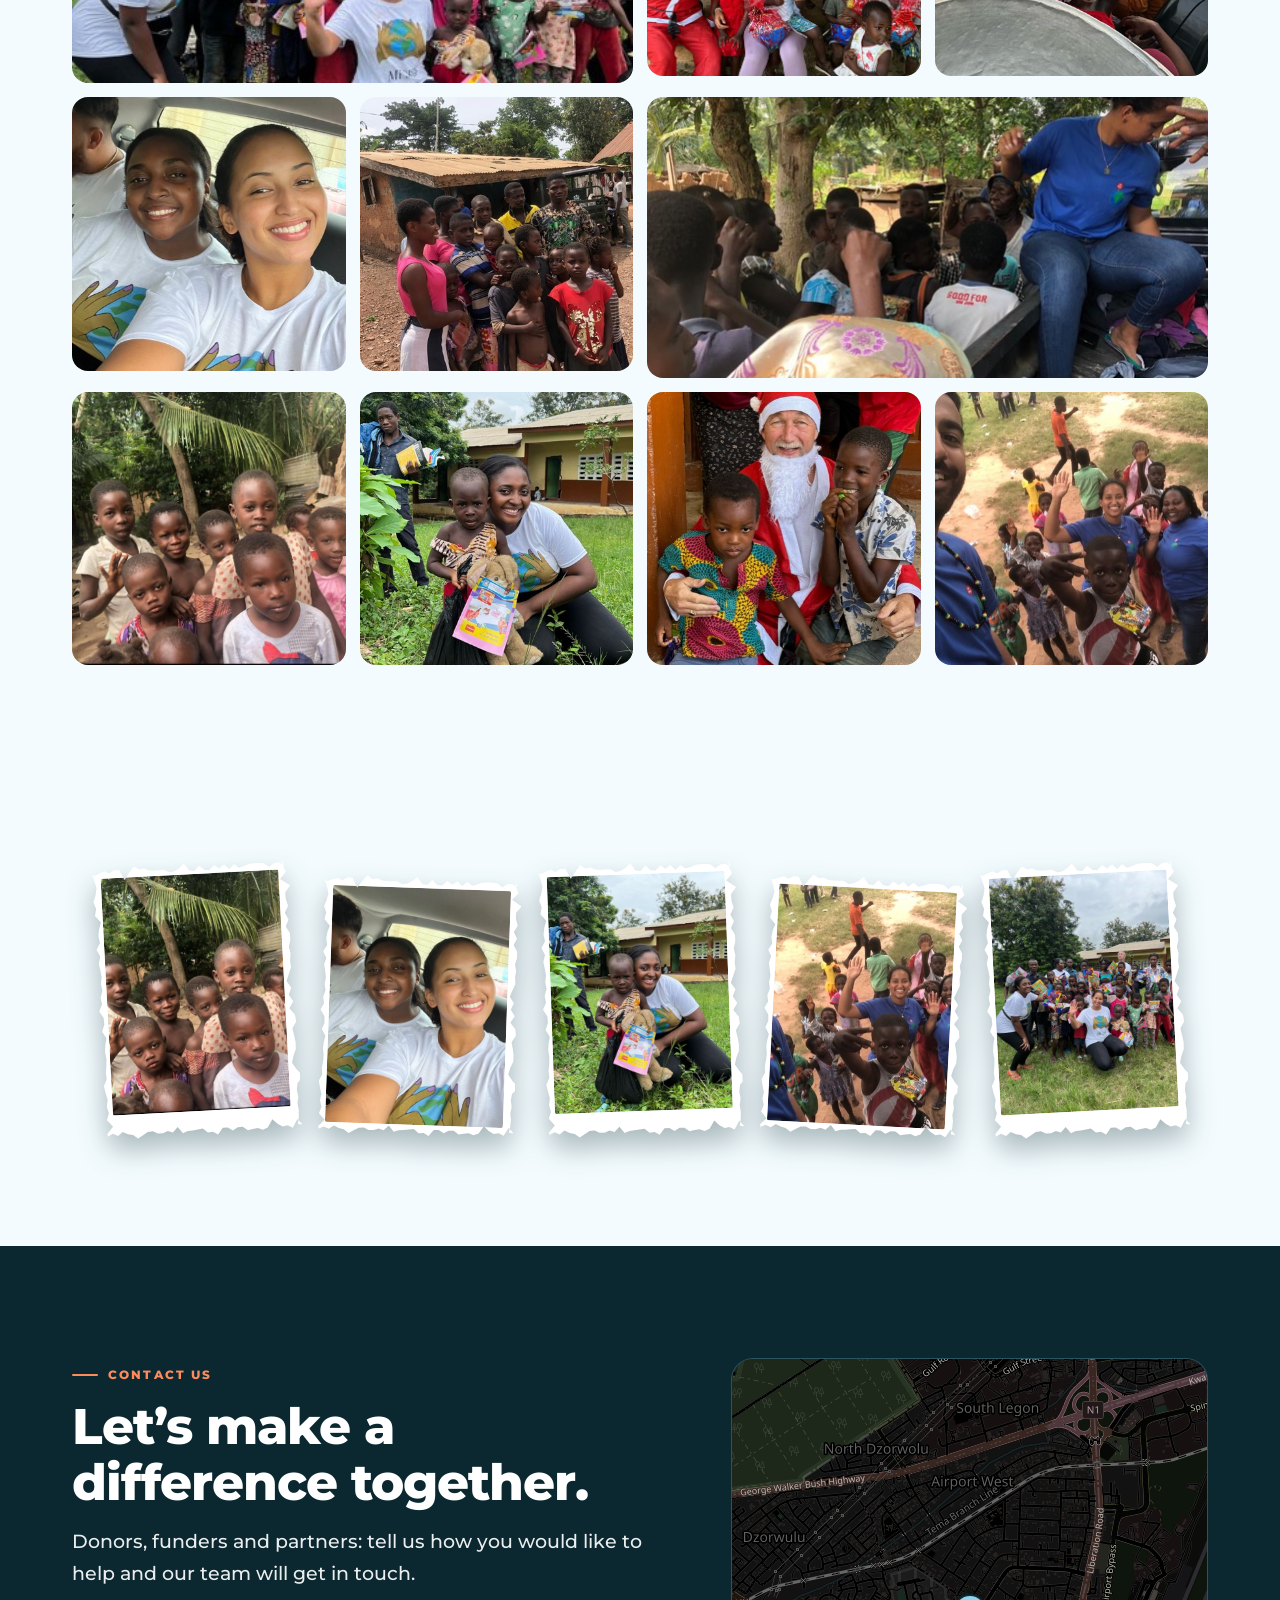
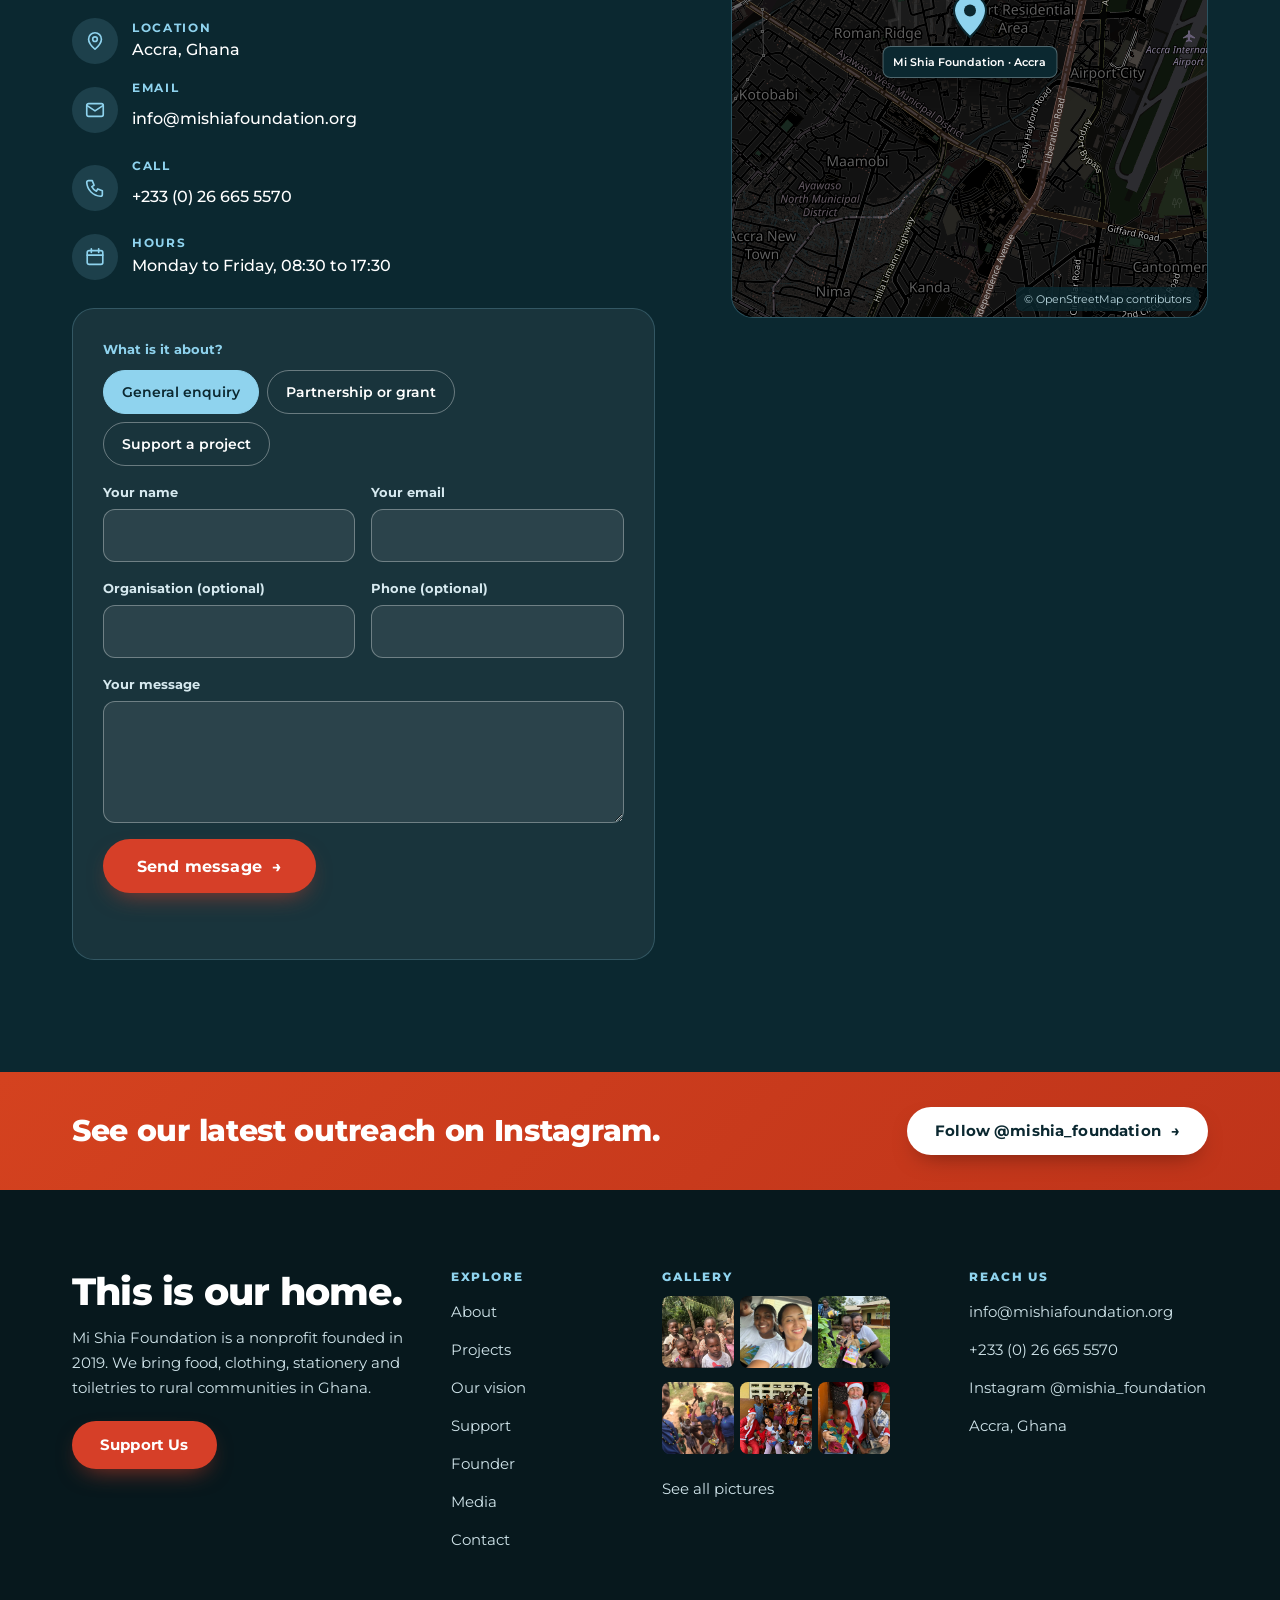
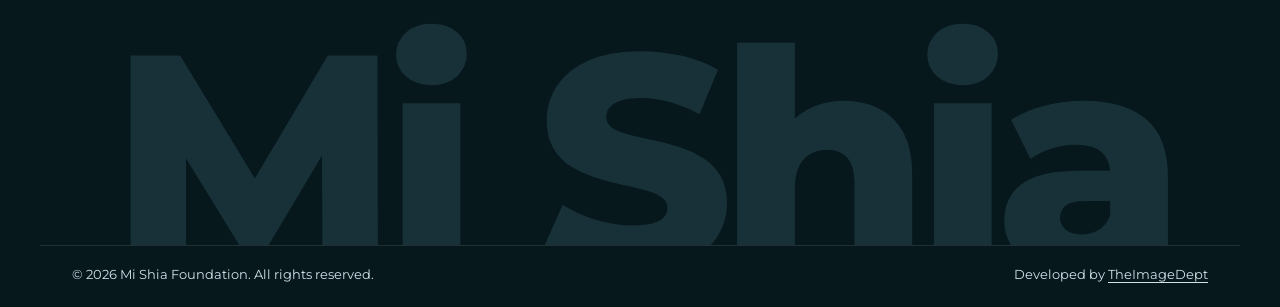
==== commit bf08f722: "Rebuild home page to follow the charity reference: orange top bar, transparent nav, hero panels, abo" ====
--- a/index.html
+++ b/index.html
@@ -20,12 +20,21 @@
 <body>
   <a class="skip" href="#main">Skip to content</a>
 
+  <div class="topbar">
+    <div class="topbar-in">
+      <p class="tb-left"><a href="mailto:info@mishiafoundation.org"><svg viewBox="0 0 24 24" aria-hidden="true"><rect x="3" y="5" width="18" height="14" rx="2"/><path d="m3 7 9 6 9-6"/></svg>info@mishiafoundation.org</a><span><svg viewBox="0 0 24 24" aria-hidden="true"><path d="M12 21s7-6.2 7-11a7 7 0 0 0-14 0c0 4.8 7 11 7 11z"/><circle cx="12" cy="10" r="2.5"/></svg>Accra, Ghana</span></p>
+      <p class="tb-mid">Welcome to Mi Shia Foundation. This is our home.</p>
+      <p class="tb-right">Follow us <a class="tb-ico" href="https://www.instagram.com/mishia_foundation" target="_blank" rel="noopener" aria-label="Instagram (opens in a new tab)"><svg viewBox="0 0 24 24" aria-hidden="true"><rect x="3.5" y="3.5" width="17" height="17" rx="5"/><circle cx="12" cy="12" r="4"/><circle cx="17" cy="7" r=".8" fill="currentColor"/></svg></a></p>
+    </div>
+  </div>
+
   <header class="nav" id="nav">
     <div class="nav-in">
       <a class="brand" href="#home" aria-label="Mi Shia Foundation, home">
         <img src="assets/images/logo-small.png" alt="Mi Shia, this is our home" width="420" height="144">
       </a>
       <nav class="nav-links" id="nav-links" aria-label="Main">
+        <a href="#home" class="is-active">Home</a>
         <a href="#about">About</a>
         <a href="projects.html">Projects</a>
         <a href="#vision">Our vision</a>
@@ -34,7 +43,7 @@
         <a href="#contact">Contact</a>
         <a class="btn btn-cta nav-drawer-cta" href="#donate">Support Us</a>
       </nav>
-      <a class="btn btn-cta btn-sm nav-cta" href="#donate">Support Us</a>
+      <a class="btn btn-cta btn-sm nav-cta" href="#donate">Support Us <span class="arr" aria-hidden="true">&rarr;</span></a>
       <button class="menu-toggle" type="button" aria-label="Open menu" aria-expanded="false" aria-controls="nav-links"><span></span></button>
     </div>
   </header>
@@ -72,6 +81,7 @@
       </script>
     </div>
 
+    <span class="brush brush-hero" aria-hidden="true"></span>
     <div class="wrap hero-grid">
       <div class="hero-copy">
         <p class="kicker kicker-light"><span class="dot" aria-hidden="true"></span>Ghana &middot; Nonprofit since 2019</p>
@@ -86,15 +96,24 @@
     </div>
   </section>
 
-  <!-- ============ HERO STRIP: featured project + quick give ============ -->
-  <section class="strip" aria-label="Featured project and ways to give">
+  <!-- ============ REACH STRIP: facts + give panel ============ -->
+  <section class="strip" aria-label="Our reach and ways to give">
     <div class="wrap strip-grid">
+      <div class="strip-facts">
+        <p class="strip-label">Our reach</p>
+        <ul>
+          <li><strong>2019</strong><span>Year founded</span></li>
+          <li><strong>5</strong><span>Projects, one upcoming</span></li>
+          <li><strong>500+</strong><span>Students at one school event</span></li>
+        </ul>
+      </div>
       <div class="strip-give">
+        <span class="chip chip-white">Our appeal</span>
         <p class="strip-title">Help us reach one more village.</p>
         <p>Every bit helps us bring food, clothing, stationery, toiletries and, one day, free medical care.</p>
         <div class="strip-btns">
-          <a class="btn btn-cta" data-donate href="mailto:info@mishiafoundation.org?subject=I%20would%20like%20to%20support%20Mi%20Shia%20Foundation">Support Us</a>
-          <a class="btn btn-outline" href="#contact" data-enquiry="Partnership or grant">Partner with us</a>
+          <a class="btn btn-white" data-donate href="mailto:info@mishiafoundation.org?subject=I%20would%20like%20to%20support%20Mi%20Shia%20Foundation">Support Us <span aria-hidden="true">&rarr;</span></a>
+          <a class="btn btn-ghost" href="#contact" data-enquiry="Partnership or grant">Partner with us</a>
         </div>
       </div>
     </div>
@@ -103,28 +122,49 @@
   <!-- ============ ABOUT ============ -->
   <section class="section about" id="about" aria-labelledby="about-title">
     <div class="wrap about-grid">
-      <figure class="about-photo reveal">
-        <img src="assets/images/support-sm.jpg" srcset="assets/images/support-sm.jpg 600w, assets/images/support.jpg 810w" sizes="(min-width: 900px) 440px, 90vw" alt="Mi Shia volunteers kneeling and smiling with children who are holding new books" width="600" height="800" loading="lazy" decoding="async">
-        <figcaption class="about-badge"><strong>Since 2019</strong><span>Charity starts at home</span></figcaption>
-      </figure>
-
       <div class="about-copy reveal">
         <p class="kicker">About us</p>
-        <h2 id="about-title">&ldquo;Mi Shia&rdquo; means <span class="mark">&ldquo;my home&rdquo;</span> in Ga.</h2>
-        <p class="lede">Mi Shia is a nonprofit charity founded in 2019. We chose the name because we believe charity starts at home: our mission is to help Ghana, our home, in any way possible.</p>
-        <p>We reach out to rural areas where basic necessities are hard to come by. We are small but growing, and we strive to do as much as we can, as often as we can, so that families have what they need to live with dignity and hope.</p>
-
-        <ul class="essentials" aria-label="What we give">
-          <li><svg viewBox="0 0 48 48" aria-hidden="true"><path d="M7 22h34a17 17 0 0 1-34 0z"/><path d="M18 15c0-3 3-3 3-7M27 15c0-3 3-3 3-7" class="acc"/></svg><span>Food</span></li>
-          <li><svg viewBox="0 0 48 48" aria-hidden="true"><path d="M17 6 6 13l5 7 6-3v24h14V17l6 3 5-7-11-7c-1 3-4 5-7 5s-6-2-7-5z"/><path d="M20 6c1 3 4 5 4 5s3-2 4-5" class="acc"/></svg><span>Clothing</span></li>
-          <li><svg viewBox="0 0 48 48" aria-hidden="true"><path d="M8 41l2-9 22-22 7 7-22 22z"/><path d="M29 13l7 7" class="acc"/></svg><span>Stationery</span></li>
-          <li><svg viewBox="0 0 48 48" aria-hidden="true"><rect x="14" y="19" width="20" height="23" rx="4"/><path d="M20 19v-6h8v6M24 13V7h6"/><path d="M19 29h10" class="acc"/></svg><span>Toiletries</span></li>
+        <h2 id="about-title">We believe <span class="mark">charity starts at home.</span></h2>
+        <p class="lede">Mi Shia is a nonprofit charity founded in 2019. &ldquo;Mi Shia&rdquo; means &ldquo;my home&rdquo; in Ga, and our mission is to help Ghana, our home, in any way possible.</p>
+        <p>We reach out to rural areas where basic necessities are hard to come by. We are small but growing, and we strive to do as much as we can, as often as we can.</p>
+        <div class="about-feats">
+          <div class="feat"><span class="hex hex-orange"><svg viewBox="0 0 48 48" aria-hidden="true"><path d="M7 22h34a17 17 0 0 1-34 0z"/><path d="M18 15c0-3 3-3 3-7M27 15c0-3 3-3 3-7" class="acc"/></svg></span><div><h3>Food &amp; supplies</h3><p>Food, clothing, stationery and toiletries.</p></div></div>
+          <div class="feat"><span class="hex hex-green"><svg viewBox="0 0 48 48" aria-hidden="true"><path d="M24 40S8 30 8 19a8 8 0 0 1 16-3 8 8 0 0 1 16 3c0 11-16 21-16 21z"/><path d="M17 20h14M24 13v14" class="acc"/></svg></span><div><h3>Free medical aid</h3><p>Our vision for rural villages.</p></div></div>
+        </div>
+        <ul class="checks">
+          <li>Reaching rural areas where basic necessities are hard to come by</li>
+          <li>Raising awareness and funds to support our initiatives</li>
+          <li>Working with local and international partners</li>
         </ul>
-
-        <div class="row-cta">
-          <a class="btn btn-cta" href="#donate">Support Us</a>
-          <a class="link-arrow" href="#vision">Our vision <span aria-hidden="true">&rarr;</span></a>
-        </div>
+        <div class="about-actions">
+          <a class="btn btn-outline" href="#vision">Learn more <span class="arr" aria-hidden="true">&rarr;</span></a>
+          <div class="need-help"><span class="help-ico" aria-hidden="true"><svg viewBox="0 0 24 24"><path d="M5 4h4l2 5-2.5 1.5a11 11 0 0 0 5 5L15 13l5 2v4a2 2 0 0 1-2 2A16 16 0 0 1 3 6a2 2 0 0 1 2-2z"/></svg></span><div><small>Need help?</small><a href="tel:+233266655570">+233 (0) 26 665 5570</a></div></div>
+        </div>
+      </div>
+
+      <div class="about-cluster reveal">
+        <span class="brush brush-about" aria-hidden="true"></span>
+        <figure class="ac ac-main"><img src="assets/images/support-sm.jpg" srcset="assets/images/support-sm.jpg 600w, assets/images/support.jpg 810w" sizes="(min-width: 900px) 330px, 62vw" alt="Mi Shia volunteers kneeling and smiling with children who are holding new books" width="600" height="800" loading="lazy" decoding="async"></figure>
+        <figure class="ac ac-a"><img src="assets/images/gallery/thumb/pic5.jpg" alt="Children smiling at an outreach" width="560" height="556" loading="lazy" decoding="async"></figure>
+        <figure class="ac ac-b"><img src="assets/images/gallery/thumb/pic6.jpg" alt="A volunteer with a child holding gifts" width="420" height="560" loading="lazy" decoding="async"></figure>
+        <div class="about-badge"><strong>Since</strong><strong class="yr">2019</strong></div>
+      </div>
+    </div>
+  </section>
+
+  <!-- ============ WHAT WE GIVE (hexagon cards) ============ -->
+  <section class="section services" id="services" aria-labelledby="services-title">
+    <div class="wrap">
+      <header class="section-head center reveal">
+        <p class="kicker">What we give</p>
+        <h2 id="services-title">Everyday essentials for <span class="mark">rural families.</span></h2>
+        <p>Mi Shia focuses on reaching out to rural areas where basic necessities are hard to come by.</p>
+      </header>
+      <div class="hexcards">
+        <article class="hexcard"><span class="hex hex-orange"><svg viewBox="0 0 48 48" aria-hidden="true"><path d="M7 22h34a17 17 0 0 1-34 0z"/><path d="M18 15c0-3 3-3 3-7M27 15c0-3 3-3 3-7" class="acc"/></svg></span><h3>Food</h3><p>Regular food distribution to rural areas where it is hard to come by.</p><a class="link-arrow" href="projects.html">Read more <span aria-hidden="true">&rarr;</span></a></article>
+        <article class="hexcard"><span class="hex hex-yellow"><svg viewBox="0 0 48 48" aria-hidden="true"><path d="M17 6 6 13l5 7 6-3v24h14V17l6 3 5-7-11-7c-1 3-4 5-7 5s-6-2-7-5z"/><path d="M20 6c1 3 4 5 4 5s3-2 4-5" class="acc"/></svg></span><h3>Clothing</h3><p>Clothes shared with families in underserved communities.</p><a class="link-arrow" href="projects.html">Read more <span aria-hidden="true">&rarr;</span></a></article>
+        <article class="hexcard"><span class="hex hex-green"><svg viewBox="0 0 48 48" aria-hidden="true"><path d="M8 41l2-9 22-22 7 7-22 22z"/><path d="M29 13l7 7" class="acc"/></svg></span><h3>Stationery</h3><p>Stationery distributed to rural communities.</p><a class="link-arrow" href="projects.html">Read more <span aria-hidden="true">&rarr;</span></a></article>
+        <article class="hexcard"><span class="hex hex-purple"><svg viewBox="0 0 48 48" aria-hidden="true"><rect x="14" y="19" width="20" height="23" rx="4"/><path d="M20 19v-6h8v6M24 13V7h6"/><path d="M19 29h10" class="acc"/></svg></span><h3>Toiletries</h3><p>Toiletries delivered to the families who need them.</p><a class="link-arrow" href="projects.html">Read more <span aria-hidden="true">&rarr;</span></a></article>
       </div>
     </div>
   </section>
@@ -154,55 +194,102 @@
 
       <div class="proj-grid">
         <article class="proj reveal">
-          <img src="assets/images/projects/ayim-sm.jpg" srcset="assets/images/projects/ayim-sm.jpg 560w, assets/images/projects/ayim.jpg 900w" sizes="(min-width: 900px) 360px, (min-width: 600px) 45vw, 92vw" alt="A volunteer handing out supplies to a crowd of children under a tree" width="560" height="420" loading="lazy" decoding="async">
+          <div class="proj-img"><div class="ph"><img src="assets/images/projects/ayim-sm.jpg" srcset="assets/images/projects/ayim-sm.jpg 560w, assets/images/projects/ayim.jpg 900w" sizes="(min-width: 900px) 360px, (min-width: 600px) 45vw, 92vw" alt="A volunteer handing out supplies to a crowd of children under a tree" width="560" height="420" loading="lazy" decoding="async"></div><span class="proj-tag">Ayim Village</span></div>
           <div class="proj-body">
-            <span class="chip">Ayim Village</span>
             <h3>Food &amp; essential supplies</h3>
             <p>We visited Ayim Village, where we provided food and essential supplies to families facing hardships.</p>
+            <div class="proj-foot"><a class="btn btn-cta btn-sm" href="projects.html#ayim">Support</a><a class="link-arrow" href="projects.html#ayim">Details <span aria-hidden="true">&rarr;</span></a></div>
           </div>
         </article>
 
         <article class="proj reveal">
-          <img src="assets/images/projects/gonteng-sm.jpg" srcset="assets/images/projects/gonteng-sm.jpg 560w, assets/images/projects/gonteng.jpg 900w" sizes="(min-width: 900px) 360px, (min-width: 600px) 45vw, 92vw" alt="Children holding wrapped Christmas hampers with a volunteer dressed as Santa" width="560" height="420" loading="lazy" decoding="async">
+          <div class="proj-img"><div class="ph"><img src="assets/images/projects/gonteng-sm.jpg" srcset="assets/images/projects/gonteng-sm.jpg 560w, assets/images/projects/gonteng.jpg 900w" sizes="(min-width: 900px) 360px, (min-width: 600px) 45vw, 92vw" alt="Children holding wrapped Christmas hampers with a volunteer dressed as Santa" width="560" height="420" loading="lazy" decoding="async"></div><span class="proj-tag">Gonteng Village</span></div>
           <div class="proj-body">
-            <span class="chip">Gonteng Village</span>
             <h3>Christmas hampers</h3>
             <p>Regularly, in the festive season, we spread joy by distributing hampers filled with goodies for children and families.</p>
+            <div class="proj-foot"><a class="btn btn-cta btn-sm" href="projects.html#gonteng">Support</a><a class="link-arrow" href="projects.html#gonteng">Details <span aria-hidden="true">&rarr;</span></a></div>
           </div>
         </article>
 
         <article class="proj reveal">
-          <img src="assets/images/projects/pads-sm.jpg" srcset="assets/images/projects/pads-sm.jpg 560w, assets/images/projects/pads.jpg 800w" sizes="(min-width: 900px) 360px, (min-width: 600px) 45vw, 92vw" alt="Menstrual hygiene event for schoolgirls" width="560" height="420" loading="lazy" decoding="async">
+          <div class="proj-img"><div class="ph"><img src="assets/images/projects/pads-sm.jpg" srcset="assets/images/projects/pads-sm.jpg 560w, assets/images/projects/pads.jpg 800w" sizes="(min-width: 900px) 360px, (min-width: 600px) 45vw, 92vw" alt="Menstrual hygiene event for schoolgirls" width="560" height="420" loading="lazy" decoding="async"></div><span class="proj-tag">In schools</span></div>
           <div class="proj-body">
-            <span class="chip">In schools &middot; with Orange Sanitary Pads</span>
             <h3>Sanitary pads for girls</h3>
             <p>In collaboration with Orange Sanitary Pads, we provide sanitary pads to schools, so young girls have access to essential hygiene products.</p>
+            <div class="proj-foot"><a class="btn btn-cta btn-sm" href="projects.html#pads">Support</a><a class="link-arrow" href="projects.html#pads">Details <span aria-hidden="true">&rarr;</span></a></div>
           </div>
         </article>
 
         <article class="proj reveal">
-          <img src="assets/images/projects/iftar-sm.jpg" srcset="assets/images/projects/iftar-sm.jpg 560w, assets/images/projects/iftar.jpg 900w" sizes="(min-width: 900px) 360px, (min-width: 600px) 45vw, 92vw" alt="Volunteers handing out food to a gathered crowd" width="560" height="420" loading="lazy" decoding="async">
+          <div class="proj-img"><div class="ph"><img src="assets/images/projects/iftar-sm.jpg" srcset="assets/images/projects/iftar-sm.jpg 560w, assets/images/projects/iftar.jpg 900w" sizes="(min-width: 900px) 360px, (min-width: 600px) 45vw, 92vw" alt="Volunteers handing out food to a gathered crowd" width="560" height="420" loading="lazy" decoding="async"></div><span class="proj-tag">Nima</span></div>
           <div class="proj-body">
-            <span class="chip">Nima</span>
             <h3>Ramadan iftar</h3>
             <p>During Ramadan, we organized an iftar event and provided food to break the fast, fostering community spirit and support.</p>
+            <div class="proj-foot"><a class="btn btn-cta btn-sm" href="projects.html#nima">Support</a><a class="link-arrow" href="projects.html#nima">Details <span aria-hidden="true">&rarr;</span></a></div>
           </div>
         </article>
       </div>
       <p class="all-link reveal"><a class="btn btn-outline" href="projects.html">See every project in detail <span aria-hidden="true">&rarr;</span></a></p>
+    </div>
+  </section>
+
+  <!-- ============ JOIN PANELS ============ -->
+  <section class="join" aria-label="Join our work">
+    <div class="wrap join-grid">
+      <article class="join-card join-dark">
+        <img src="assets/images/projects/vision-sm.jpg" alt="" width="560" height="420" loading="lazy" decoding="async">
+        <div class="join-body">
+          <h3>Partner with us</h3>
+          <p>We collaborate with local and international partners to expand our reach and resources. Funders and organisations are welcome.</p>
+          <a class="btn btn-ghost" href="#contact" data-enquiry="Partnership or grant">See more <span class="arr" aria-hidden="true">&rarr;</span></a>
+        </div>
+      </article>
+      <article class="join-card join-orange">
+        <div class="join-body">
+          <h3>Support a project</h3>
+          <p>Choose a project, tell us how you would like to help, and our team will reply with the details.</p>
+          <a class="btn btn-white" href="projects.html#support-form">See more <span class="arr" aria-hidden="true">&rarr;</span></a>
+        </div>
+      </article>
     </div>
   </section>
 
   <!-- ============ IMPACT BAND ============ -->
   <section class="band" aria-labelledby="band-title">
     <div class="wrap">
-      <h2 id="band-title" class="band-title reveal">One home. <span class="mark mark-sky">Real impact.</span></h2>
+      <h2 id="band-title" class="band-title reveal">One home. <span class="mark">Real impact.</span></h2>
       <ul class="band-grid">
-        <li class="reveal"><strong>2019</strong><span>Year we were founded</span></li>
-        <li class="reveal"><strong>5</strong><span>Projects, including one upcoming</span></li>
-        <li class="reveal"><strong>500+</strong><span>Students reached at one school hygiene event</span></li>
-        <li class="reveal"><strong>4</strong><span>Essentials delivered: food, clothing, stationery, toiletries</span></li>
+        <li class="reveal"><span class="hex hex-orange"><svg viewBox="0 0 48 48" aria-hidden="true"><rect x="8" y="10" width="32" height="30" rx="4"/><path d="M8 20h32M16 6v8M32 6v8"/><path d="M18 30l4 4 8-8" class="acc"/></svg></span><strong>2019</strong><span>Year we were founded</span></li>
+        <li class="reveal"><span class="hex hex-yellow"><svg viewBox="0 0 48 48" aria-hidden="true"><path d="M24 40S8 30 8 19a8 8 0 0 1 16-3 8 8 0 0 1 16 3c0 11-16 21-16 21z"/><path d="M17 20h14M24 13v14" class="acc"/></svg></span><strong>5</strong><span>Projects, including one upcoming</span></li>
+        <li class="reveal"><span class="hex hex-green"><svg viewBox="0 0 48 48" aria-hidden="true"><circle cx="24" cy="14" r="7"/><path d="M10 42c1-9 6-14 14-14s13 5 14 14"/><path d="M30 28l5 6" class="acc"/></svg></span><strong>500+</strong><span>Students reached at one school hygiene event</span></li>
+        <li class="reveal"><span class="hex hex-purple"><svg viewBox="0 0 48 48" aria-hidden="true"><path d="M24 6l5 11 12 1-9 8 3 12-11-6-11 6 3-12-9-8 12-1z"/></svg></span><strong>4</strong><span>Essentials delivered: food, clothing, stationery, toiletries</span></li>
       </ul>
+    </div>
+  </section>
+
+  <!-- ============ TRI PANEL ============ -->
+  <section class="tri" aria-label="Ways to help">
+    <div class="tri-grid">
+      <article class="tri-side tri-orange">
+        <span class="tri-ico" aria-hidden="true"><svg viewBox="0 0 48 48"><path d="M24 40S8 30 8 19a8 8 0 0 1 16-3 8 8 0 0 1 16 3c0 11-16 21-16 21z"/></svg></span>
+        <h3>Make your donation</h3>
+        <p>Support our outreach and our plan for free medical aid for rural villages.</p>
+        <a class="btn btn-white" href="#donate">Support Us <span class="arr" aria-hidden="true">&rarr;</span></a>
+      </article>
+      <article class="tri-mid">
+        <img src="assets/images/projects/gonteng-sm.jpg" alt="" width="560" height="563" loading="lazy" decoding="async">
+        <div class="tri-body">
+          <p class="tri-kicker">Always support rural communities</p>
+          <h3>We always help the families who need it most</h3>
+          <a class="btn btn-cta" href="projects.html">See our projects <span class="arr arr-w" aria-hidden="true">&rarr;</span></a>
+        </div>
+      </article>
+      <article class="tri-side tri-orange">
+        <span class="tri-ico" aria-hidden="true"><svg viewBox="0 0 48 48"><circle cx="17" cy="18" r="6"/><circle cx="33" cy="20" r="5"/><path d="M6 40c1-8 6-12 11-12s10 4 11 12M30 30c6 0 10 3 12 10"/></svg></span>
+        <h3>Partner or fund a project</h3>
+        <p>We collaborate with local and international partners to expand our reach.</p>
+        <a class="btn btn-white" href="#contact" data-enquiry="Partnership or grant">Partner with us <span class="arr" aria-hidden="true">&rarr;</span></a>
+      </article>
     </div>
   </section>
 
@@ -235,41 +322,62 @@
     </div>
   </section>
 
-  <!-- ============ SUPPORT ============ -->
-  <section class="section support" id="donate" aria-labelledby="donate-title">
-    <div class="wrap">
-      <header class="section-head center reveal">
+  <!-- ============ FOUNDER ============ -->
+  <section class="section founder" id="founder" aria-labelledby="founder-title">
+    <div class="wrap founder-grid">
+      <div class="founder-photos reveal">
+        <span class="fp-tag"><strong>Dr. Djifa van Staalduinen</strong><span>Founder</span></span>
+        <img class="fp-main" src="assets/images/founder-sm.jpg" srcset="assets/images/founder-sm.jpg 449w, assets/images/founder.jpg 898w" sizes="(min-width: 900px) 380px, 70vw" alt="Dr. Djifa van Staalduinen smiling in a bright dress" width="449" height="640" loading="lazy" decoding="async">
+        <img class="fp-small" src="assets/images/founder-2.jpg" alt="Dr. Djifa van Staalduinen in scrubs with a stethoscope" width="200" height="200" loading="lazy" decoding="async">
+      </div>
+      <div class="founder-copy reveal">
+        <p class="kicker">The founder</p>
+        <h2 id="founder-title">Dr. Djifa van&nbsp;Staalduinen</h2>
+        <p class="lede">After earning her medical degree in 2021, she chose to channel her energy into a different kind of healing: she founded Mi Shia Foundation.</p>
+        <p>Dr. Djifa van Staalduinen is a dynamic and passionate young woman ready to take the world by storm and bring others along for the ride. Driven by a lifelong desire to uplift those in need, she founded the Mi Shia Foundation.</p>
+        <div class="bio-more" id="bio-more">
+          <p>Growing up, Djifa was deeply affected by the hardships faced by those with fewer resources. Frustrated by the inefficiencies of other organizations, she decided to create a foundation where every effort directly benefits those in need. While she views this work as a heartfelt hobby, Djifa&rsquo;s enthusiasm and dedication are infectious.</p>
+          <p>Through the Mi Shia Foundation, she hopes to inspire others to tag along and join her mission to make the world a better place, one compassionate act at a time.</p>
+        </div>
+        <button class="link-btn" id="founder-more" type="button" aria-expanded="false" aria-controls="bio-more">Read more</button>
+      </div>
+    </div>
+  </section>
+
+  <!-- ============ DONATE WIDGET ============ -->
+  <section class="section donate" id="donate" aria-labelledby="donate-title">
+    <div class="wrap donate-grid">
+      <div class="donate-photo reveal">
+        <img src="assets/images/support-sm.jpg" srcset="assets/images/support-sm.jpg 600w, assets/images/support.jpg 810w" sizes="(min-width: 900px) 520px, 92vw" alt="Mi Shia volunteers and children holding new books" width="600" height="800" loading="lazy" decoding="async">
+        <div class="donate-orange"><strong>Every bit helps us reach more communities.</strong><span>Give, partner or share.</span></div>
+      </div>
+      <form class="donate-card reveal" id="project-form" novalidate>
         <p class="kicker">Support us</p>
-        <h2 id="donate-title">Ways you can <span class="mark">make a difference.</span></h2>
-        <p>Give, partner or share. Every bit helps us reach more communities.</p>
-      </header>
-
-      <div class="ways">
-        <article class="way way-main reveal">
-          <span class="way-ico" aria-hidden="true"><svg viewBox="0 0 24 24"><path d="M12 21s-8-5.2-8-11a4.6 4.6 0 0 1 8-3 4.6 4.6 0 0 1 8 3c0 5.8-8 11-8 11z"/></svg></span>
-          <h3>Give</h3>
-          <p>Support our outreach and our plan for free medical aid. Tell us how you would like to give and our team will reply with the details.</p>
-          <a class="btn btn-cta" id="give-btn" data-donate href="mailto:info@mishiafoundation.org?subject=I%20would%20like%20to%20support%20Mi%20Shia%20Foundation">Support Us</a>
-        </article>
-        <article class="way reveal">
-          <span class="way-ico" aria-hidden="true"><svg viewBox="0 0 24 24"><path d="M8 12a3 3 0 1 0 0-6 3 3 0 0 0 0 6zM16 13a2.6 2.6 0 1 0 0-5.2 2.6 2.6 0 0 0 0 5.2zM2.5 20c.4-3.4 2.6-5 5.5-5s5.1 1.6 5.5 5M14.5 15.3c3 0 5.2 1.2 6 4.2"/></svg></span>
-          <h3>Partner or fund a project</h3>
-          <p>We collaborate with local and international partners, as we did with Orange Sanitary Pads. Funders and organisations are welcome to talk to us.</p>
-          <a class="btn btn-outline" href="#contact" data-enquiry="Partnership or grant">Start a conversation</a>
-        </article>
-        <article class="way reveal">
-          <span class="way-ico" aria-hidden="true"><svg viewBox="0 0 24 24"><path d="M4 20V10m6 10V4m6 16v-7m4 7H2"/></svg></span>
-          <h3>Raise awareness</h3>
-          <p>One of our objectives is raising awareness and funds. Tell someone about Mi Shia, or ask us how your school, workplace or group can get involved.</p>
-          <a class="btn btn-outline" href="#contact" data-enquiry="General enquiry">Ask how</a>
-        </article>
-        <article class="way reveal">
-          <span class="way-ico" aria-hidden="true"><svg viewBox="0 0 24 24"><rect x="3.5" y="3.5" width="17" height="17" rx="5"/><circle cx="12" cy="12" r="4"/><circle cx="17" cy="7" r=".8" fill="currentColor"/></svg></span>
-          <h3>Follow and share</h3>
-          <p>See our latest outreach and help us reach more people by sharing our story with your friends and family.</p>
-          <a class="btn btn-outline" href="https://www.instagram.com/mishia_foundation" target="_blank" rel="noopener">@mishia_foundation<span class="sr-only"> (opens Instagram in a new tab)</span></a>
-        </article>
-      </div>
+        <h2 id="donate-title">Help &amp; <span class="mark">support now</span></h2>
+        <fieldset class="chips">
+          <legend>Select how you would like to help</legend>
+          <label><input type="radio" name="how" value="Give" checked><span>Give</span></label>
+          <label><input type="radio" name="how" value="Fund or partner (grant)"><span>Fund or partner (grant)</span></label>
+          <label><input type="radio" name="how" value="Other"><span>Something else</span></label>
+        </fieldset>
+        <fieldset class="chips">
+          <legend>Select a project <small>(optional)</small></legend>
+          <label><input type="radio" name="project" value="Wherever it is needed most" checked><span>Where it is needed most</span></label>
+          <label><input type="radio" name="project" value="Medical &amp; dental health screening"><span>Medical &amp; dental screening</span></label>
+          <label><input type="radio" name="project" value="Ayim Village: food &amp; essential supplies"><span>Ayim Village</span></label>
+          <label><input type="radio" name="project" value="Gonteng Village: Christmas hampers"><span>Gonteng hampers</span></label>
+          <label><input type="radio" name="project" value="Sanitary pads for girls"><span>Sanitary pads</span></label>
+          <label><input type="radio" name="project" value="Nima: Ramadan iftar"><span>Nima iftar</span></label>
+        </fieldset>
+        <div class="d-row">
+          <div class="field"><label for="p-name">Your name</label><input id="p-name" name="name" type="text" autocomplete="name" required></div>
+          <div class="field"><label for="p-email">Your email</label><input id="p-email" name="email" type="email" autocomplete="email" required></div>
+        </div>
+        <input type="hidden" name="org" value=""><input type="hidden" name="phone" value=""><input type="hidden" name="message" value="">
+        <button class="btn btn-cta btn-lg" type="submit">Support Us <span class="arr arr-w" aria-hidden="true">&rarr;</span></button>
+        <p class="f-note">There is no online payment yet. This opens your email app with your request ready to send to info@mishiafoundation.org.</p>
+        <p class="f-status" id="p-status" role="status" aria-live="polite"></p>
+      </form>
     </div>
   </section>
 
@@ -281,6 +389,7 @@
         <h2 id="faq-title">Good to <span class="mark">know.</span></h2>
         <p>Can&rsquo;t find what you are looking for? Our team replies Monday to Friday, 08:30 to 17:30.</p>
         <a class="btn btn-outline" href="#contact">Contact us</a>
+        <figure class="frame faq-photo"><img src="assets/images/gallery/thumb/pic5.jpg" alt="Children smiling at a Mi Shia outreach" width="560" height="556" loading="lazy" decoding="async"></figure>
       </div>
       <div class="faq-list reveal">
         <details><summary>What does &ldquo;Mi Shia&rdquo; mean?</summary><p>In Ga, &ldquo;Mi Shia&rdquo; means &ldquo;my home&rdquo;. We chose it because we believe charity starts at home. Our slogan is &ldquo;This is our home&rdquo;.</p></details>
@@ -289,27 +398,6 @@
         <details><summary>How can I support the foundation?</summary><p>You can give, partner with us or fund a project, or help us raise awareness. Use the Support Us button or contact us at info@mishiafoundation.org and we will reply with the details.</p></details>
         <details><summary>Can my organisation partner with Mi Shia?</summary><p>Yes. One of our objectives is collaborating with local and international partners to expand our reach and resources. Choose &ldquo;Partnership or grant&rdquo; in the contact form.</p></details>
         <details><summary>Who founded Mi Shia?</summary><p>Dr. Djifa van Staalduinen, a medical doctor since 2021, founded the foundation in 2019.</p></details>
-      </div>
-    </div>
-  </section>
-
-  <!-- ============ FOUNDER ============ -->
-  <section class="section founder" id="founder" aria-labelledby="founder-title">
-    <div class="wrap founder-grid">
-      <div class="founder-photos reveal">
-        <img class="fp-main" src="assets/images/founder-sm.jpg" srcset="assets/images/founder-sm.jpg 449w, assets/images/founder.jpg 898w" sizes="(min-width: 900px) 380px, 70vw" alt="Dr. Djifa van Staalduinen smiling in a bright dress" width="449" height="640" loading="lazy" decoding="async">
-        <img class="fp-small" src="assets/images/founder-2.jpg" alt="Dr. Djifa van Staalduinen in scrubs with a stethoscope" width="200" height="200" loading="lazy" decoding="async">
-      </div>
-      <div class="founder-copy reveal">
-        <p class="kicker">The founder</p>
-        <h2 id="founder-title">Dr. Djifa van&nbsp;Staalduinen</h2>
-        <p class="lede">After earning her medical degree in 2021, she chose to channel her energy into a different kind of healing: she founded Mi Shia Foundation.</p>
-        <p>Dr. Djifa van Staalduinen is a dynamic and passionate young woman ready to take the world by storm and bring others along for the ride. Driven by a lifelong desire to uplift those in need, she founded the Mi Shia Foundation.</p>
-        <div class="bio-more" id="bio-more">
-          <p>Growing up, Djifa was deeply affected by the hardships faced by those with fewer resources. Frustrated by the inefficiencies of other organizations, she decided to create a foundation where every effort directly benefits those in need. While she views this work as a heartfelt hobby, Djifa&rsquo;s enthusiasm and dedication are infectious.</p>
-          <p>Through the Mi Shia Foundation, she hopes to inspire others to tag along and join her mission to make the world a better place, one compassionate act at a time.</p>
-        </div>
-        <button class="link-btn" id="founder-more" type="button" aria-expanded="false" aria-controls="bio-more">Read more</button>
       </div>
     </div>
   </section>
@@ -356,9 +444,9 @@
       <div class="panel" id="panel-news" role="tabpanel" aria-labelledby="tab-news" hidden>
         <div class="news-grid">
           <article class="news-card">
-            <img src="assets/images/news/Post_2.jpg" alt="Menstrual hygiene event for schoolgirls" width="800" height="600" loading="lazy" decoding="async">
+            <div class="news-img"><div class="ph"><img src="assets/images/news/Post_2.jpg" alt="Menstrual hygiene event for schoolgirls" width="800" height="600" loading="lazy" decoding="async"></div><span class="date-chip">12 March 2025</span></div>
             <div class="news-body">
-              <p class="news-tag">News <span>12 March 2025</span></p>
+              <p class="news-tag">News <span>12 March 2025</span></p><p class="news-meta"><span><svg viewBox="0 0 24 24" aria-hidden="true"><circle cx="12" cy="8" r="4"/><path d="M4 21c1-5 4-7 8-7s7 2 8 7"/></svg>Mi Shia Foundation</span><span><svg viewBox="0 0 24 24" aria-hidden="true"><path d="M4 5h16v11H9l-5 4z"/></svg>News</span></p>
               <h3>Orange Sanitary Pads collaborates with Mi Shia Foundation to promote Menstrual Hygiene</h3>
               <p>Mi Shia Foundation has partnered with Orange Tulip to celebrate the World Menstrual Hygiene Day on Monday May 27, 2024 at the Osu Presbyterian Secondary School.</p>
               <button class="link-btn" type="button" data-article="article-orange">Read the article <span aria-hidden="true">&rarr;</span></button>
@@ -376,9 +464,9 @@
           </article>
 
           <article class="news-card">
-            <img src="assets/images/news/Post_1.jpg" alt="A young woman having a dental check-up" width="800" height="600" loading="lazy" decoding="async">
+            <div class="news-img"><div class="ph"><img src="assets/images/news/Post_1.jpg" alt="A young woman having a dental check-up" width="800" height="600" loading="lazy" decoding="async"></div><span class="date-chip">12 March 2025</span></div>
             <div class="news-body">
-              <p class="news-tag">Event <span>12 March 2025</span></p>
+              <p class="news-tag">Event <span>12 March 2025</span></p><p class="news-meta"><span><svg viewBox="0 0 24 24" aria-hidden="true"><circle cx="12" cy="8" r="4"/><path d="M4 21c1-5 4-7 8-7s7 2 8 7"/></svg>Mi Shia Foundation</span><span><svg viewBox="0 0 24 24" aria-hidden="true"><path d="M4 5h16v11H9l-5 4z"/></svg>Event</span></p>
               <h3>Medical and Dental Health Screening</h3>
               <p>We are excited to announce our upcoming event focused on medical and dental health screening. This initiative aims to provide vital health services to underserved communities, promoting overall well-being and access to healthcare. <strong>Your support is crucial in making these activities possible!</strong></p>
               <a class="link-btn" href="#donate">Support this event <span aria-hidden="true">&rarr;</span></a>
@@ -402,6 +490,17 @@
     </dialog>
   </section>
 
+  <!-- ============ PICTURE STRIP ============ -->
+  <section class="strip-photos" aria-label="Moments from our outreach">
+    <ul class="polaroids frames">
+      <li><img src="assets/images/gallery/thumb/pic5.jpg" alt="Children at an outreach" width="560" height="556" loading="lazy" decoding="async"></li>
+      <li><img src="assets/images/gallery/thumb/pic2.jpg" alt="Volunteers in Mi Shia t-shirts" width="419" height="560" loading="lazy" decoding="async"></li>
+      <li><img src="assets/images/gallery/thumb/pic6.jpg" alt="A volunteer with a child and gifts" width="420" height="560" loading="lazy" decoding="async"></li>
+      <li><img src="assets/images/gallery/thumb/pic8.jpg" alt="Volunteers and children waving" width="560" height="420" loading="lazy" decoding="async"></li>
+      <li><img src="assets/images/gallery/thumb/Group-Pic.jpg" alt="The Mi Shia team with children and their gifts" width="420" height="560" loading="lazy" decoding="async"></li>
+    </ul>
+  </section>
+
   <!-- ============ CONTACT ============ -->
   <section class="section contact" id="contact" aria-labelledby="contact-title">
     <div class="wrap contact-grid">
@@ -453,6 +552,13 @@
 
   </main>
 
+  <section class="follow" aria-label="Follow our work">
+    <div class="wrap follow-in">
+      <p class="follow-title">See our latest outreach on Instagram.</p>
+      <a class="btn btn-white" href="https://www.instagram.com/mishia_foundation" target="_blank" rel="noopener">Follow @mishia_foundation <span aria-hidden="true">&rarr;</span><span class="sr-only"> (opens in a new tab)</span></a>
+    </div>
+  </section>
+
   <footer class="foot">
     <div class="wrap foot-top">
       <div class="foot-brand">
@@ -462,14 +568,26 @@
       </div>
       <nav class="foot-col" aria-label="Explore">
         <h3>Explore</h3>
-        <a href="#about">About</a>
-        <a href="#projects">Projects</a>
-        <a href="#vision">Our vision</a>
-        <a href="#donate">Support</a>
-        <a href="#founder">Founder</a>
-        <a href="#media">Media</a>
-        <a href="#contact">Contact</a>
+        <a href="index.html#about">About</a>
+        <a href="projects.html">Projects</a>
+        <a href="index.html#vision">Our vision</a>
+        <a href="index.html#donate">Support</a>
+        <a href="index.html#founder">Founder</a>
+        <a href="index.html#media">Media</a>
+        <a href="index.html#contact">Contact</a>
       </nav>
+      <div class="foot-col foot-gallery">
+        <h3>Gallery</h3>
+        <ul>
+          <li><a href="index.html#media" tabindex="-1" aria-hidden="true"><img src="assets/images/gallery/thumb/pic5.jpg" alt="" width="90" height="90" loading="lazy" decoding="async"></a></li>
+          <li><a href="index.html#media" tabindex="-1" aria-hidden="true"><img src="assets/images/gallery/thumb/pic2.jpg" alt="" width="90" height="90" loading="lazy" decoding="async"></a></li>
+          <li><a href="index.html#media" tabindex="-1" aria-hidden="true"><img src="assets/images/gallery/thumb/pic6.jpg" alt="" width="90" height="90" loading="lazy" decoding="async"></a></li>
+          <li><a href="index.html#media" tabindex="-1" aria-hidden="true"><img src="assets/images/gallery/thumb/pic8.jpg" alt="" width="90" height="90" loading="lazy" decoding="async"></a></li>
+          <li><a href="index.html#media" tabindex="-1" aria-hidden="true"><img src="assets/images/gallery/thumb/pic.jpg" alt="" width="90" height="90" loading="lazy" decoding="async"></a></li>
+          <li><a href="index.html#media" tabindex="-1" aria-hidden="true"><img src="assets/images/gallery/thumb/pic7.jpg" alt="" width="90" height="90" loading="lazy" decoding="async"></a></li>
+        </ul>
+        <a class="foot-more" href="index.html#media">See all pictures</a>
+      </div>
       <div class="foot-col">
         <h3>Reach us</h3>
         <a href="mailto:info@mishiafoundation.org">info@mishiafoundation.org</a>
@@ -487,6 +605,7 @@
 
   <script src="assets/js/nav.js"></script>
   <script src="assets/js/about.js"></script>
+  <script src="assets/js/projects.js"></script>
   <script src="assets/js/load-motion.js"></script>
 </body>
 </html>
--- a/assets/css/site.css
+++ b/assets/css/site.css
@@ -676,3 +676,186 @@
   .band-grid > * { flex: 0 0 62%; max-width: 240px; scroll-snap-align: start; scroll-snap-stop: always; }
   .hexcard:hover { transform: none; }
 }
+
+/* =====================================================================
+   THEME 3b: card designs and photo frames closer to the reference
+   (inset photo + overlapping orange tag, date-chip blog cards, hex cards with a faint
+   hexagon pattern, ragged brush-edge photo frames)
+   ===================================================================== */
+.kicker { color: var(--cta-dark); }
+.kicker::before { content: ""; width: 26px; height: 2px; border-radius: 2px; background: currentColor; }
+.kicker-light { color: var(--orange-lt); }
+.hero .kicker::before { display: none; }
+
+/* project cards: photo inset in a card, orange tag overlapping the photo's lower edge, button row */
+.proj { padding: 12px; background: #fff; border: 1px solid var(--line); border-radius: 24px; overflow: visible; box-shadow: 0 12px 34px -24px rgba(11, 40, 48, .5); }
+.proj-img { position: relative; margin-bottom: 22px; }
+.proj .ph { overflow: hidden; border-radius: 16px; }
+.proj .ph img { width: 100%; aspect-ratio: 4 / 3; object-fit: cover; }
+.proj-tag { position: absolute; left: 14px; bottom: -17px; max-width: calc(100% - 28px); padding: 7px 16px; border-radius: 999px; background: var(--cta); color: #fff; font-size: 12px; font-weight: 800; letter-spacing: .02em; line-height: 1.3; box-shadow: 0 8px 16px -8px rgba(214, 63, 40, .8); }
+.proj .proj-body { padding: 8px 10px 10px; gap: 8px; width: 100%; }
+.proj-foot { display: flex; align-items: center; justify-content: space-between; gap: 12px; width: 100%; margin-top: 8px; padding-top: 14px; border-top: 1px dashed rgba(11, 40, 48, .22); }
+.proj-foot .link-arrow { color: var(--navy); }
+
+/* blog / news cards: date chip on the photo, meta row, read more */
+.news-card { padding: 12px; }
+.news-img { position: relative; }
+.news-card .ph { overflow: hidden; border-radius: 16px; }
+.news-card .ph img { width: 100%; aspect-ratio: 16 / 10; object-fit: cover; }
+.date-chip { position: absolute; left: 12px; top: 12px; padding: 5px 12px; border-radius: 10px; background: var(--cta); color: #fff; font-size: 12px; font-weight: 700; }
+.news-card .news-tag { display: none; }
+.reader .news-tag { display: block; }
+.news-meta { display: flex; flex-wrap: wrap; gap: 6px 16px; font-size: 13px; font-weight: 600; color: var(--muted); }
+.news-meta span { display: inline-flex; align-items: center; gap: 6px; }
+.news-meta svg { width: 16px; height: 16px; fill: none; stroke: var(--cta); stroke-width: 2; stroke-linecap: round; stroke-linejoin: round; }
+.news-card .news-body { padding: 16px 10px 12px; }
+.news-body h3 { font-size: 1.1rem; }
+
+/* hexagon cards: pale tint, faint hexagon outlines, "Read more" link */
+.hexcard { border: 0; background: #eaf6fa url("data:image/svg+xml,%3Csvg xmlns='http://www.w3.org/2000/svg' width='170' height='170' fill='none' stroke='%230b2830' stroke-opacity='.08' stroke-width='2'%3E%3Cpath d='M95 8l32 18v38l-32 18-32-18V26zM127 64l32 18v38l-32 18-32-18V82z'/%3E%3C/svg%3E") right -26px top -22px / 170px no-repeat; padding: 32px 22px 26px; }
+.hexcard:hover { background-color: #fff; }
+.hexcard .link-arrow { margin-top: 4px; color: var(--cta-dark); }
+
+/* join panels: centred text, round arrow button */
+.join-card { align-items: center; justify-content: center; text-align: center; min-height: 300px; }
+.join-body { justify-items: center; justify-content: center; max-width: 480px; margin-inline: auto; }
+.arr { display: inline-grid; place-items: center; width: 26px; height: 26px; border-radius: 50%; background: var(--cta); color: #fff; font-size: 14px; line-height: 1; }
+
+/* impact band: icon beside the number on computers */
+@media (min-width: 900px) {
+  .band-grid li { grid-template-columns: auto 1fr; justify-items: start; align-items: center; text-align: left; column-gap: 16px; row-gap: 2px; padding: 10px 24px; }
+  .band-grid li .hex { grid-row: 1 / span 2; width: 62px; height: 70px; }
+  .band-grid li .hex svg { width: 28px; height: 28px; }
+  .band-grid li strong { align-self: end; font-size: clamp(2rem, 3vw, 2.8rem); }
+  .band-grid li > span:last-child { align-self: start; }
+}
+
+/* photos in ragged brush-edge frames */
+.about-photo { filter: drop-shadow(0 22px 26px rgba(11, 40, 48, .3)); }
+.about-photo img { border-radius: 0; box-shadow: none; -webkit-mask: url("../images/frame.svg") center / 100% 100% no-repeat; mask: url("../images/frame.svg") center / 100% 100% no-repeat; }
+.frames { filter: drop-shadow(0 14px 14px rgba(11, 40, 48, .32)); }
+.frames li { padding: 11px; background: #fff; -webkit-mask: url("../images/frame.svg") center / 100% 100% no-repeat; mask: url("../images/frame.svg") center / 100% 100% no-repeat; }
+.frames img { border: 0; border-radius: 2px; box-shadow: none; }
+.faq-photo { max-width: 300px; margin: 28px 0 0; padding: 12px; background: var(--cta); -webkit-mask: url("../images/frame.svg") center / 100% 100% no-repeat; mask: url("../images/frame.svg") center / 100% 100% no-repeat; filter: none; }
+.faq-photo img { width: 100%; aspect-ratio: 1; object-fit: cover; border-radius: 2px; }
+@media (max-width: 899px) { .faq-photo { display: none; } }
+
+/* founder: name card over the portrait */
+.founder-photos { position: relative; }
+.fp-tag { position: absolute; z-index: 2; left: 14px; bottom: 58px; display: grid; gap: 2px; max-width: 66%; padding: 12px 16px; border-radius: 14px; background: #fff; border-bottom: 4px solid var(--cta); box-shadow: 0 16px 30px -14px rgba(11, 40, 48, .55); }
+.fp-tag strong { font-size: 14px; line-height: 1.25; color: var(--navy); }
+.fp-tag span { font-size: 12px; font-weight: 700; color: var(--cta-dark); }
+
+/* =====================================================================
+   THEME 4: reference-faithful sections
+   orange top bar, transparent nav, dark/orange hero panels, about photo cluster,
+   multicolour hexagons, tri-panel banner, donate widget
+   ===================================================================== */
+.hex-yellow { background: #f2b632; } .hex-purple { background: #7b3fb0; }
+.btn-cta .arr, .arr-w { background: #fff; color: var(--cta); }
+.chip-white { background: #fff; color: var(--cta-dark); }
+
+/* top bar: orange */
+@media (min-width: 900px) {
+  .topbar { background: linear-gradient(90deg, #e0502a, #cc3d1d); color: #fff; }
+  .topbar-in { justify-content: space-between; }
+  .topbar p { gap: 26px; }
+  .tb-left span { padding-left: 0; }
+  .tb-left span::before { display: none; }
+  .tb-left a, .tb-left span { display: inline-flex; align-items: center; gap: 8px; font-weight: 600; }
+  .tb-left svg { width: 15px; height: 15px; fill: none; stroke: #fff; stroke-width: 2; stroke-linecap: round; stroke-linejoin: round; }
+  .tb-mid { font-weight: 600; opacity: .95; }
+  .tb-ico { width: 28px; height: 28px; min-height: 28px !important; justify-content: center; border-radius: 50%; background: #fff; color: var(--cta) !important; margin-left: 10px; }
+  .tb-ico svg { width: 15px; height: 15px; fill: none; stroke: currentColor; stroke-width: 2; stroke-linecap: round; stroke-linejoin: round; }
+  .tb-right { display: inline-flex; align-items: center; font-weight: 600; }
+}
+@media (max-width: 1099px) { .tb-mid { display: none; } }
+
+/* nav: transparent over the hero on computers, white once you scroll */
+@media (min-width: 900px) {
+  .nav:not(.scrolled) { background: transparent; border-bottom-color: transparent; backdrop-filter: none; -webkit-backdrop-filter: none; }
+  .nav:not(.scrolled) .nav-links a:not(.btn) { color: #fff; }
+  .nav:not(.scrolled) .brand img { filter: brightness(0) invert(1); }
+  .nav .nav-links a.is-active:not(.btn) { background: var(--cta); color: #fff; border-radius: 999px; padding: 8px 20px; }
+  .nav .nav-links a.is-active:not(.btn)::after { display: none; }
+}
+
+/* hero overlay panels: dark facts + orange appeal */
+.strip-facts { background: #0e2f37; color: #fff; }
+.strip-label { color: var(--orange-lt); }
+.strip-facts strong { color: #fff; }
+.strip-facts span { color: rgba(255, 255, 255, .85); }
+.strip-give .chip { margin-bottom: 2px; }
+
+/* about: copy left, three-photo cluster right */
+.about-grid > .about-copy { order: 1; }
+.about-cluster { position: relative; isolation: isolate; width: 100%; max-width: 540px; margin-inline: auto; aspect-ratio: 1 / .98; filter: drop-shadow(0 20px 22px rgba(11, 40, 48, .28)); }
+.ac { position: absolute; margin: 0; display: flex; }
+.ac img { width: 100%; height: 100%; object-fit: cover; display: block; }
+.ac-main { right: 0; top: 0; width: 62%; aspect-ratio: 3 / 4; -webkit-mask: url("../images/frame.svg") center / 100% 100% no-repeat; mask: url("../images/frame.svg") center / 100% 100% no-repeat; }
+.ac-a { left: 0; bottom: 0; width: 44%; aspect-ratio: 1; padding: 9px; background: #fff; -webkit-mask: url("../images/frame.svg") center / 100% 100% no-repeat; mask: url("../images/frame.svg") center / 100% 100% no-repeat; }
+.ac-b { left: 5%; top: 8%; width: 31%; aspect-ratio: 3 / 4; padding: 8px; background: #fff; -webkit-mask: url("../images/frame.svg") center / 100% 100% no-repeat; mask: url("../images/frame.svg") center / 100% 100% no-repeat; }
+.about-cluster .about-badge { left: auto; right: -6px; bottom: 12%; z-index: 3; }
+.about-cluster .brush-about { left: auto; right: -14%; top: auto; bottom: 8%; width: 80%; height: 110px; transform: rotate(12deg); }
+.about-feats { display: grid; gap: 14px; margin: 22px 0 6px; }
+.feat { display: flex; align-items: center; gap: 14px; }
+.feat .hex { width: 56px; height: 64px; }
+.feat .hex svg { width: 26px; height: 26px; }
+.feat h3 { font-size: 1.05rem; }
+.feat p { font-size: 14px; color: var(--muted); }
+.about-actions { display: flex; flex-wrap: wrap; align-items: center; gap: 18px 28px; margin-top: 26px; }
+.need-help { display: flex; align-items: center; gap: 12px; }
+.help-ico { display: grid; place-items: center; width: 48px; height: 48px; border-radius: 50%; background: var(--cta); }
+.help-ico svg { width: 22px; height: 22px; fill: none; stroke: #fff; stroke-width: 2; stroke-linecap: round; stroke-linejoin: round; }
+.need-help small { display: block; font-size: 12px; font-weight: 700; color: var(--muted); letter-spacing: .06em; }
+.need-help a { display: inline-flex; align-items: center; min-height: 44px; font-weight: 800; color: var(--navy); }
+@media (min-width: 640px) { .about-feats { grid-template-columns: 1fr 1fr; } }
+@media (min-width: 900px) { .about-grid { grid-template-columns: 1.05fr .95fr; } }
+
+/* tri-panel banner */
+.tri { background: #fff; }
+.tri-grid { display: grid; }
+.tri-side { position: relative; overflow: hidden; isolation: isolate; display: grid; justify-items: center; align-content: center; gap: 14px; padding: 48px 28px; text-align: center; color: #fff; background: var(--panel); }
+.tri-side::after { content: ""; position: absolute; z-index: -1; right: -70px; bottom: -20px; width: 360px; height: 100px; background: rgba(255, 255, 255, .12); -webkit-mask: url("../images/brush.svg") center / 100% 100% no-repeat; mask: url("../images/brush.svg") center / 100% 100% no-repeat; transform: rotate(-8deg); }
+.tri-side h3 { color: #fff; font-size: 1.4rem; }
+.tri-side p { max-width: 300px; color: rgba(255, 255, 255, .95); }
+.tri-ico { display: grid; place-items: center; width: 68px; height: 68px; border-radius: 50%; border: 2px solid rgba(255, 255, 255, .65); }
+.tri-ico svg { width: 32px; height: 32px; fill: none; stroke: #fff; stroke-width: 2.2; stroke-linecap: round; stroke-linejoin: round; }
+.tri-mid { position: relative; isolation: isolate; display: grid; place-items: center; min-height: 360px; padding: 48px 26px; text-align: center; color: #fff; }
+.tri-mid img { position: absolute; inset: 0; z-index: -2; width: 100%; height: 100%; object-fit: cover; }
+.tri-mid::before { content: ""; position: absolute; inset: 0; z-index: -1; background: linear-gradient(180deg, rgba(7, 24, 29, .7), rgba(7, 24, 29, .86)); }
+.tri-body { display: grid; justify-items: center; gap: 14px; max-width: 420px; }
+.tri-mid h3 { color: #fff; font-size: clamp(1.5rem, 4vw, 2.1rem); }
+.tri-kicker { font-weight: 700; font-size: 14px; letter-spacing: .08em; text-transform: uppercase; color: var(--orange-lt); }
+@media (min-width: 900px) { .tri-grid { grid-template-columns: 1fr 1.3fr 1fr; } .tri-mid { min-height: 420px; } }
+
+/* donate widget */
+.donate { background: #fff; }
+.donate-grid { display: grid; gap: 30px; align-items: center; }
+.donate-photo { position: relative; width: 100%; max-width: 520px; margin-inline: auto; overflow: hidden; border-radius: 26px; box-shadow: var(--shadow); }
+.donate-photo img { width: 100%; aspect-ratio: 4 / 5; object-fit: cover; }
+.donate-orange { position: absolute; left: 0; right: 0; bottom: 0; display: grid; gap: 4px; padding: 24px 26px; background: var(--panel); color: #fff; }
+.donate-orange strong { font-size: 1.15rem; line-height: 1.3; }
+.donate-orange span { font-size: 14px; opacity: .95; }
+.donate-card { display: grid; gap: 18px; padding: 28px 22px; border-radius: 24px; background: #fff; border: 1px solid var(--line); box-shadow: var(--shadow); }
+.donate-card h2 { margin-top: -6px; }
+.chips { border: 0; padding: 0; margin: 0; display: flex; flex-wrap: wrap; gap: 8px; }
+.chips legend { padding: 0; margin-bottom: 10px; font-size: 14px; font-weight: 800; color: var(--navy); }
+.chips legend small { font-weight: 600; color: var(--muted); }
+.chips label { cursor: pointer; }
+.chips input { position: absolute; opacity: 0; pointer-events: none; }
+.chips span { display: inline-flex; align-items: center; min-height: 44px; padding: 0 16px; border: 1.5px solid rgba(11, 40, 48, .2); border-radius: 12px; font-size: 14px; font-weight: 700; color: var(--navy); background: #fff; transition: background .2s, color .2s, border-color .2s; }
+.chips label:hover span { border-color: var(--cta); }
+.chips input:checked + span { background: var(--cta); border-color: var(--cta); color: #fff; }
+.chips input:focus-visible + span { outline: 3px solid var(--blue); outline-offset: 2px; }
+.d-row { display: grid; gap: 14px; }
+.donate-card .field label { color: var(--navy); }
+.donate-card .field input { background: #fff; color: var(--ink); border: 1.5px solid rgba(11, 40, 48, .25); }
+.donate-card .field input:focus { background: #fff; border-color: var(--green); box-shadow: 0 0 0 3px rgba(63, 122, 69, .25); }
+.donate-card .field .bad { border-color: var(--cta); }
+.donate-card .btn { justify-self: start; }
+.f-note { font-size: 13px; color: var(--muted); }
+.donate-card .f-status { color: var(--green); font-weight: 600; }
+.donate-card .f-status.err { color: var(--cta-dark); }
+@media (min-width: 640px) { .d-row { grid-template-columns: 1fr 1fr; } }
+@media (min-width: 900px) { .donate-grid { grid-template-columns: .9fr 1.1fr; gap: clamp(36px, 6vw, 80px); } .donate-card { padding: 36px; } }
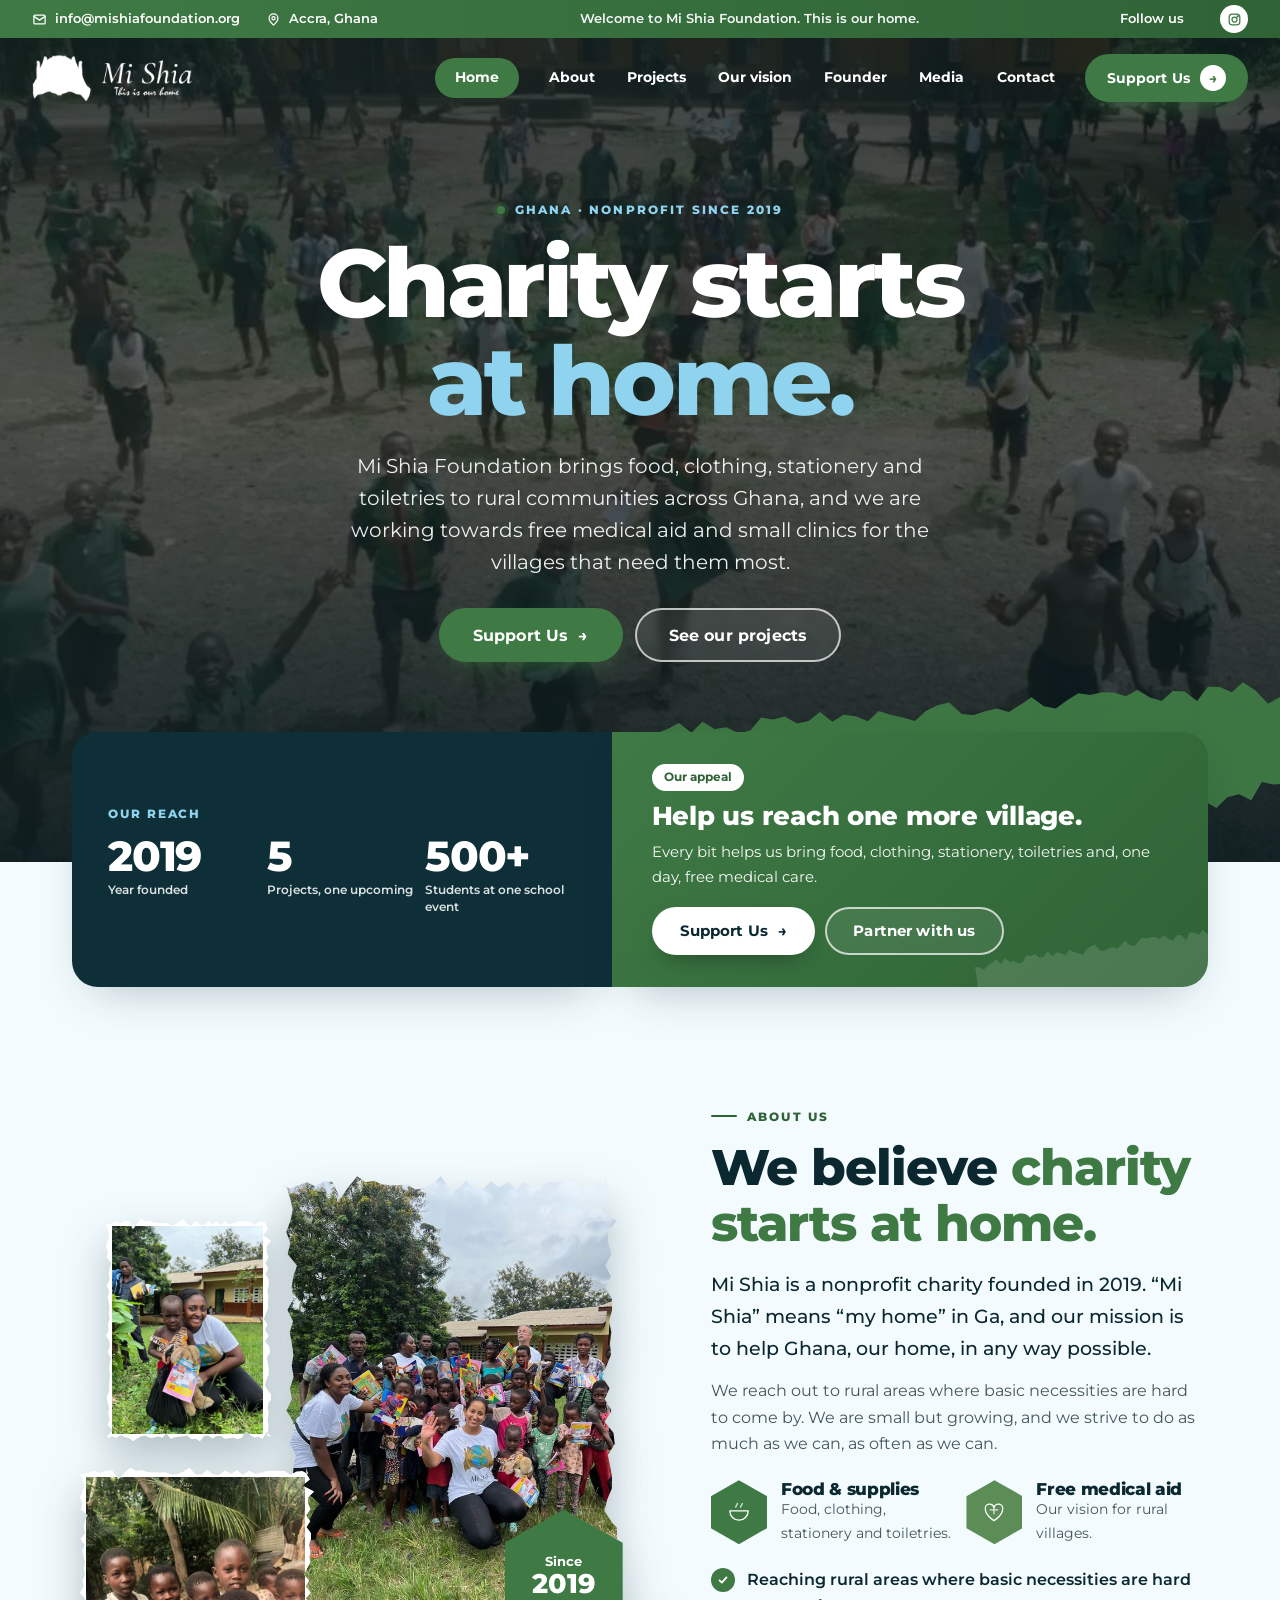
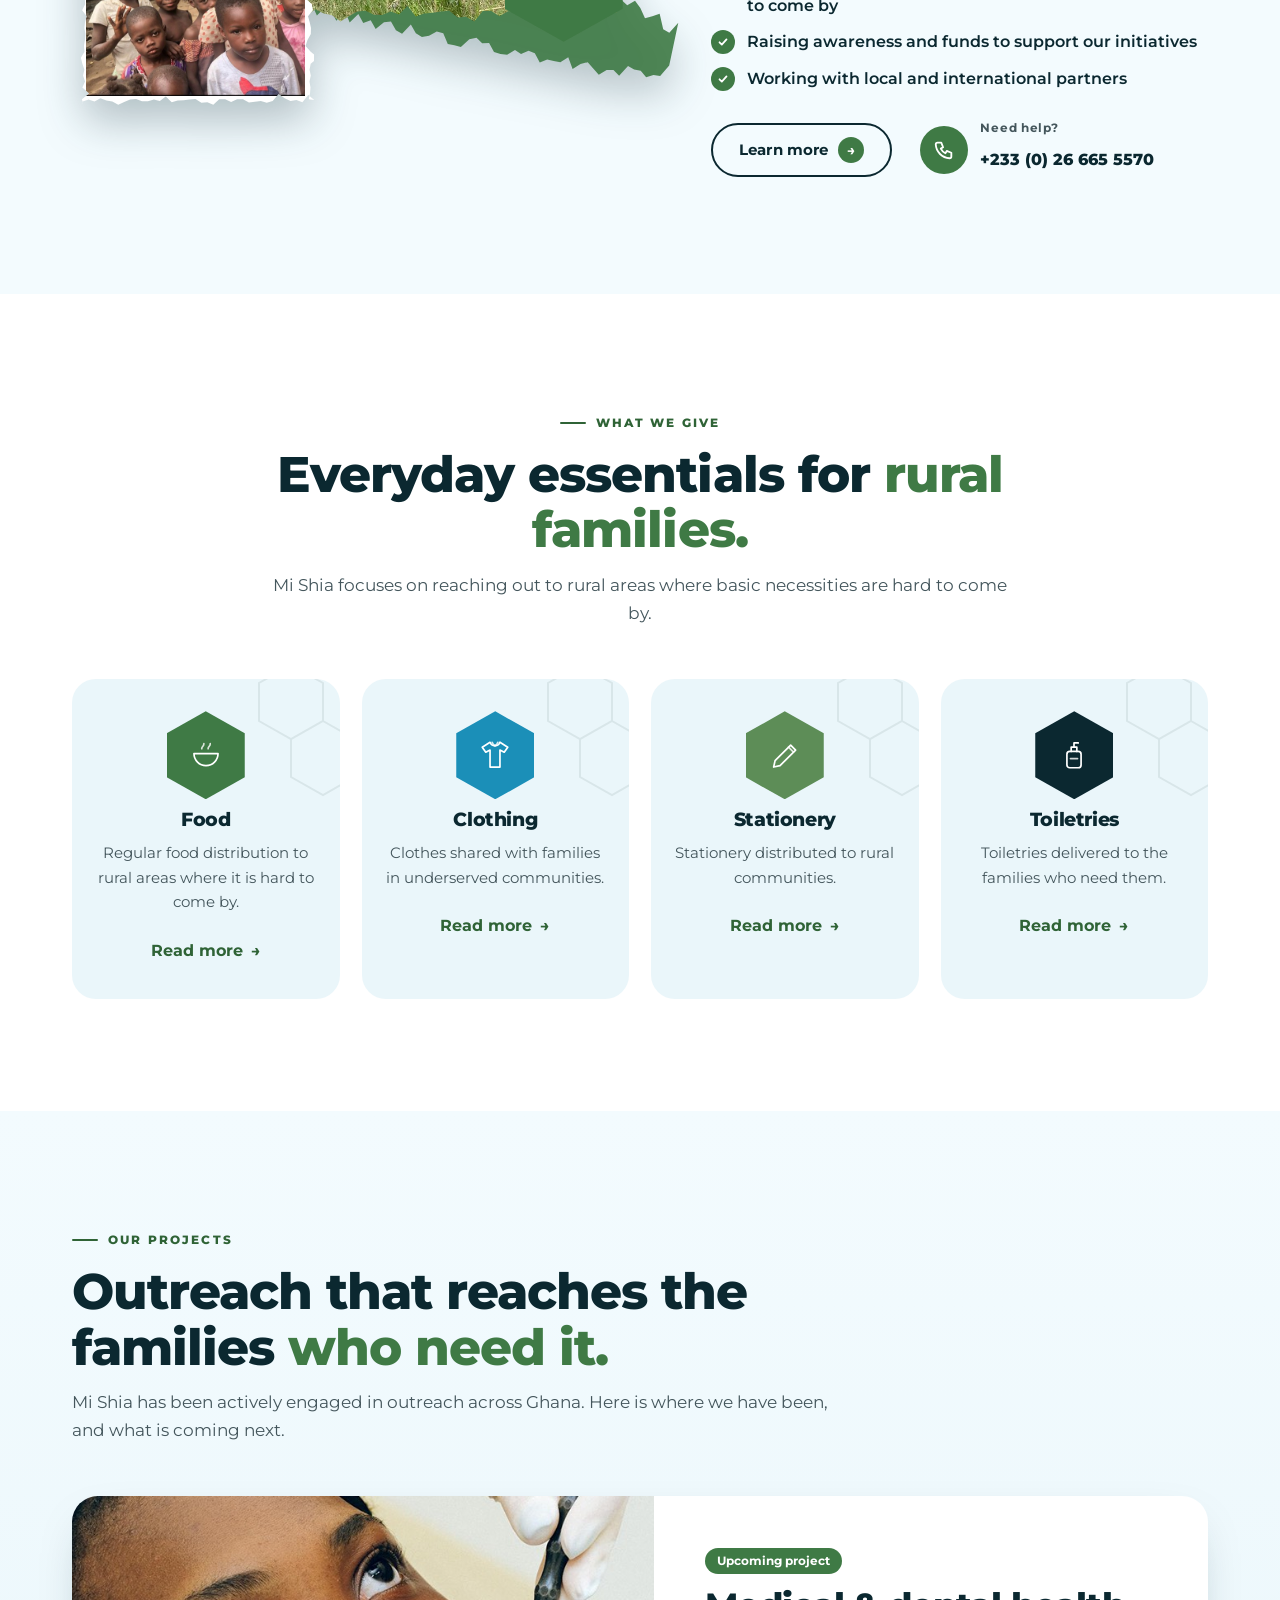
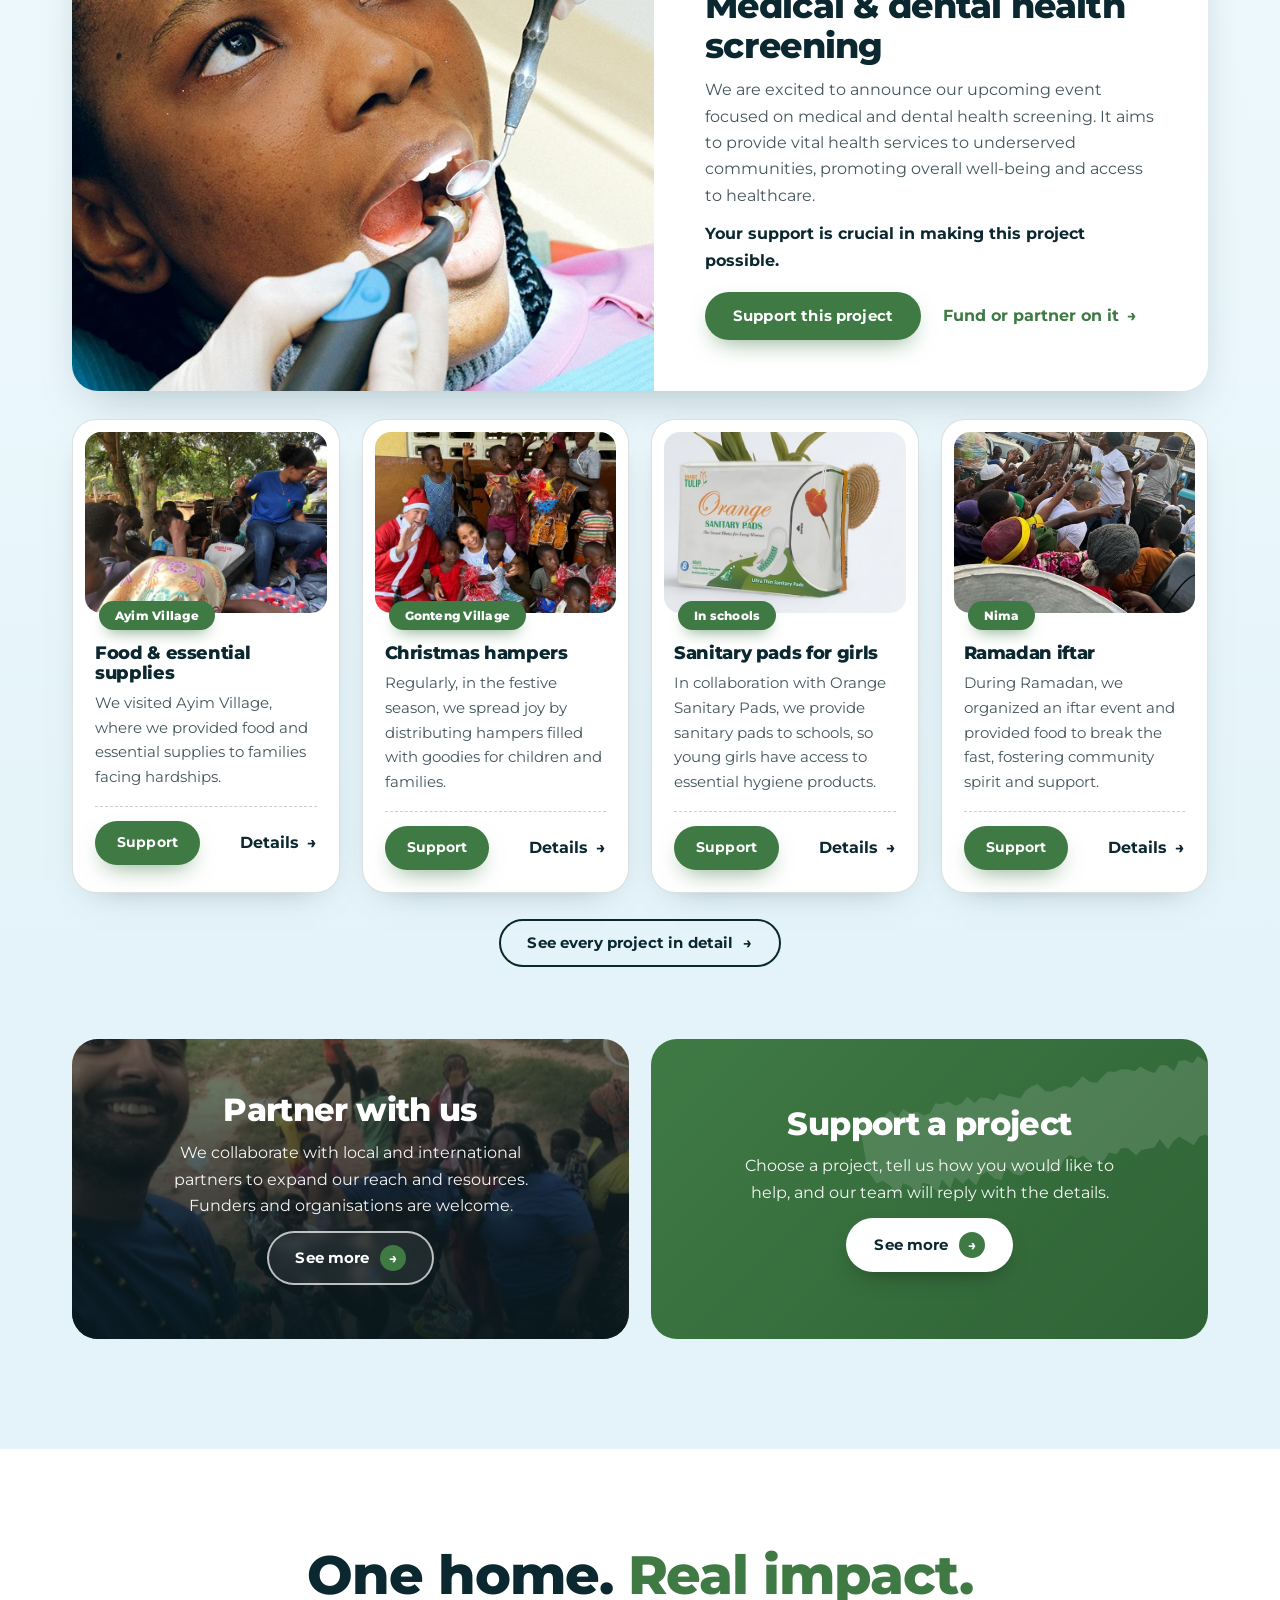
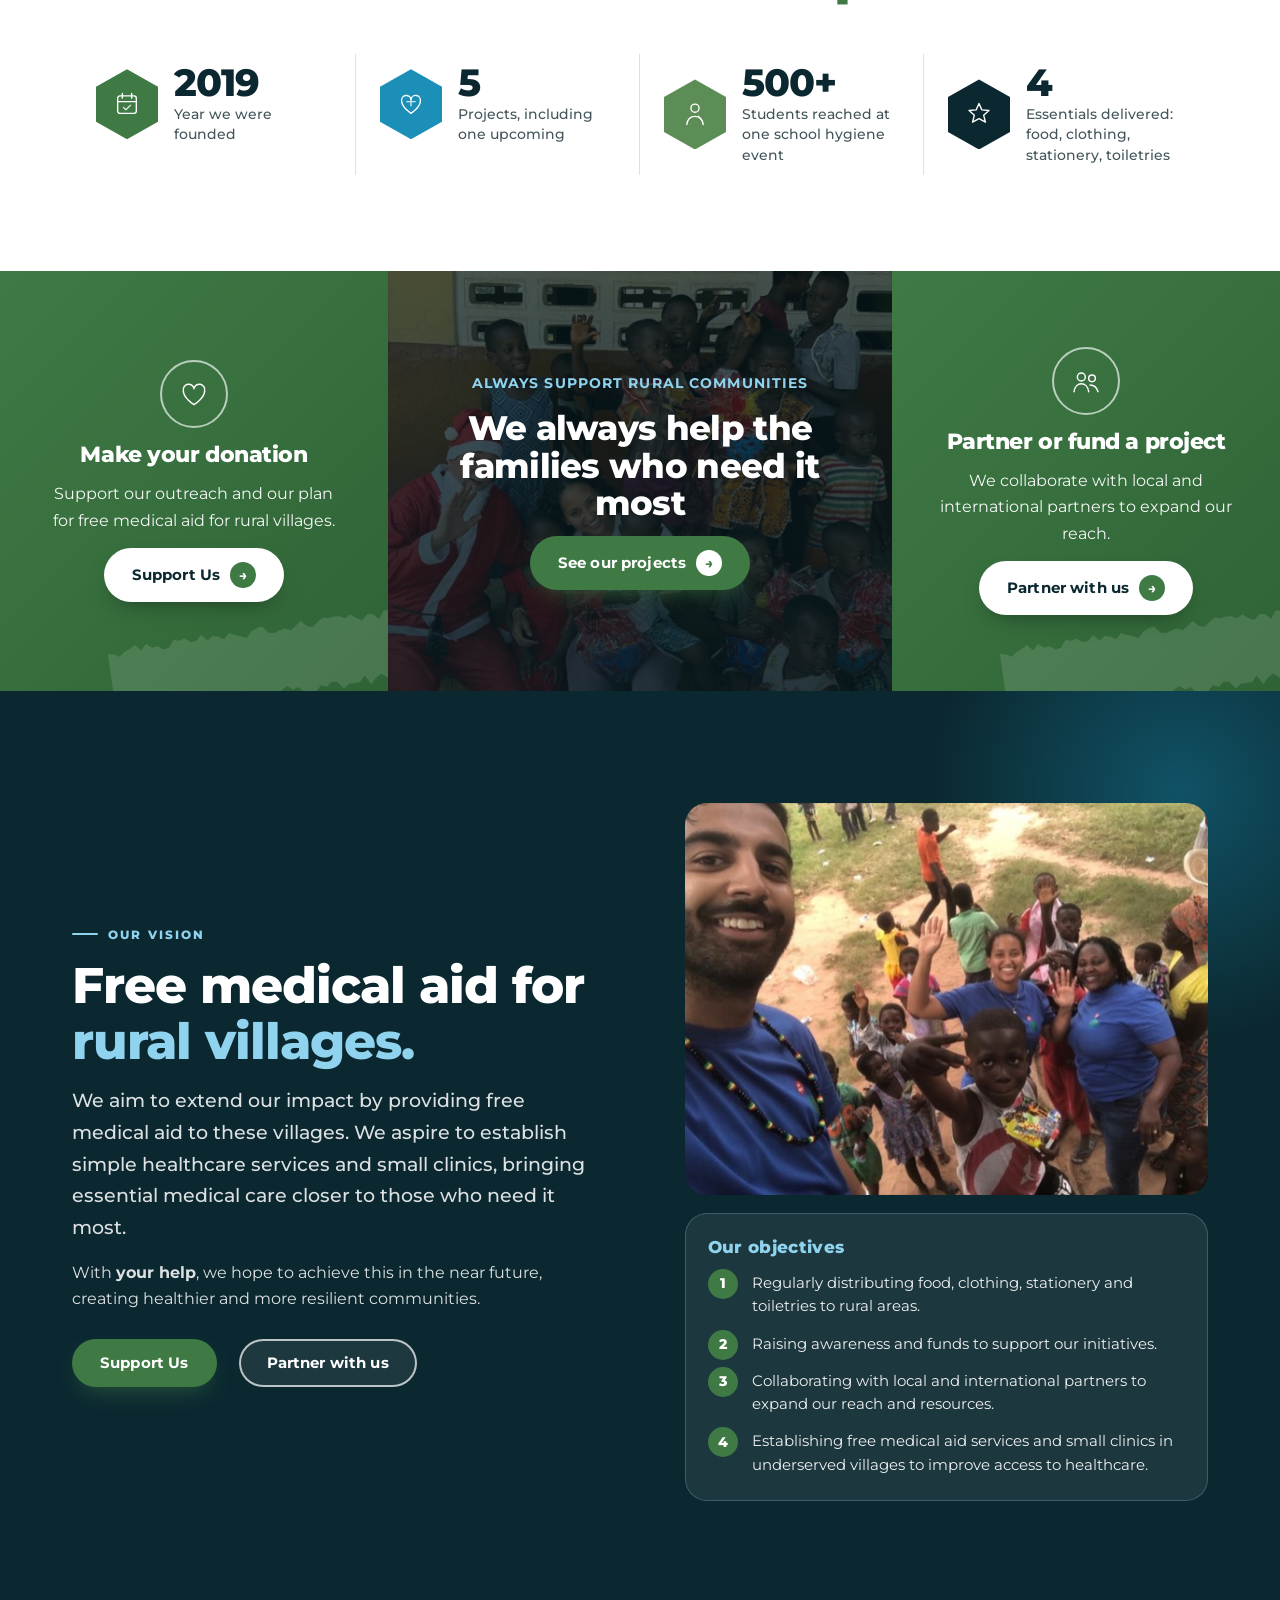
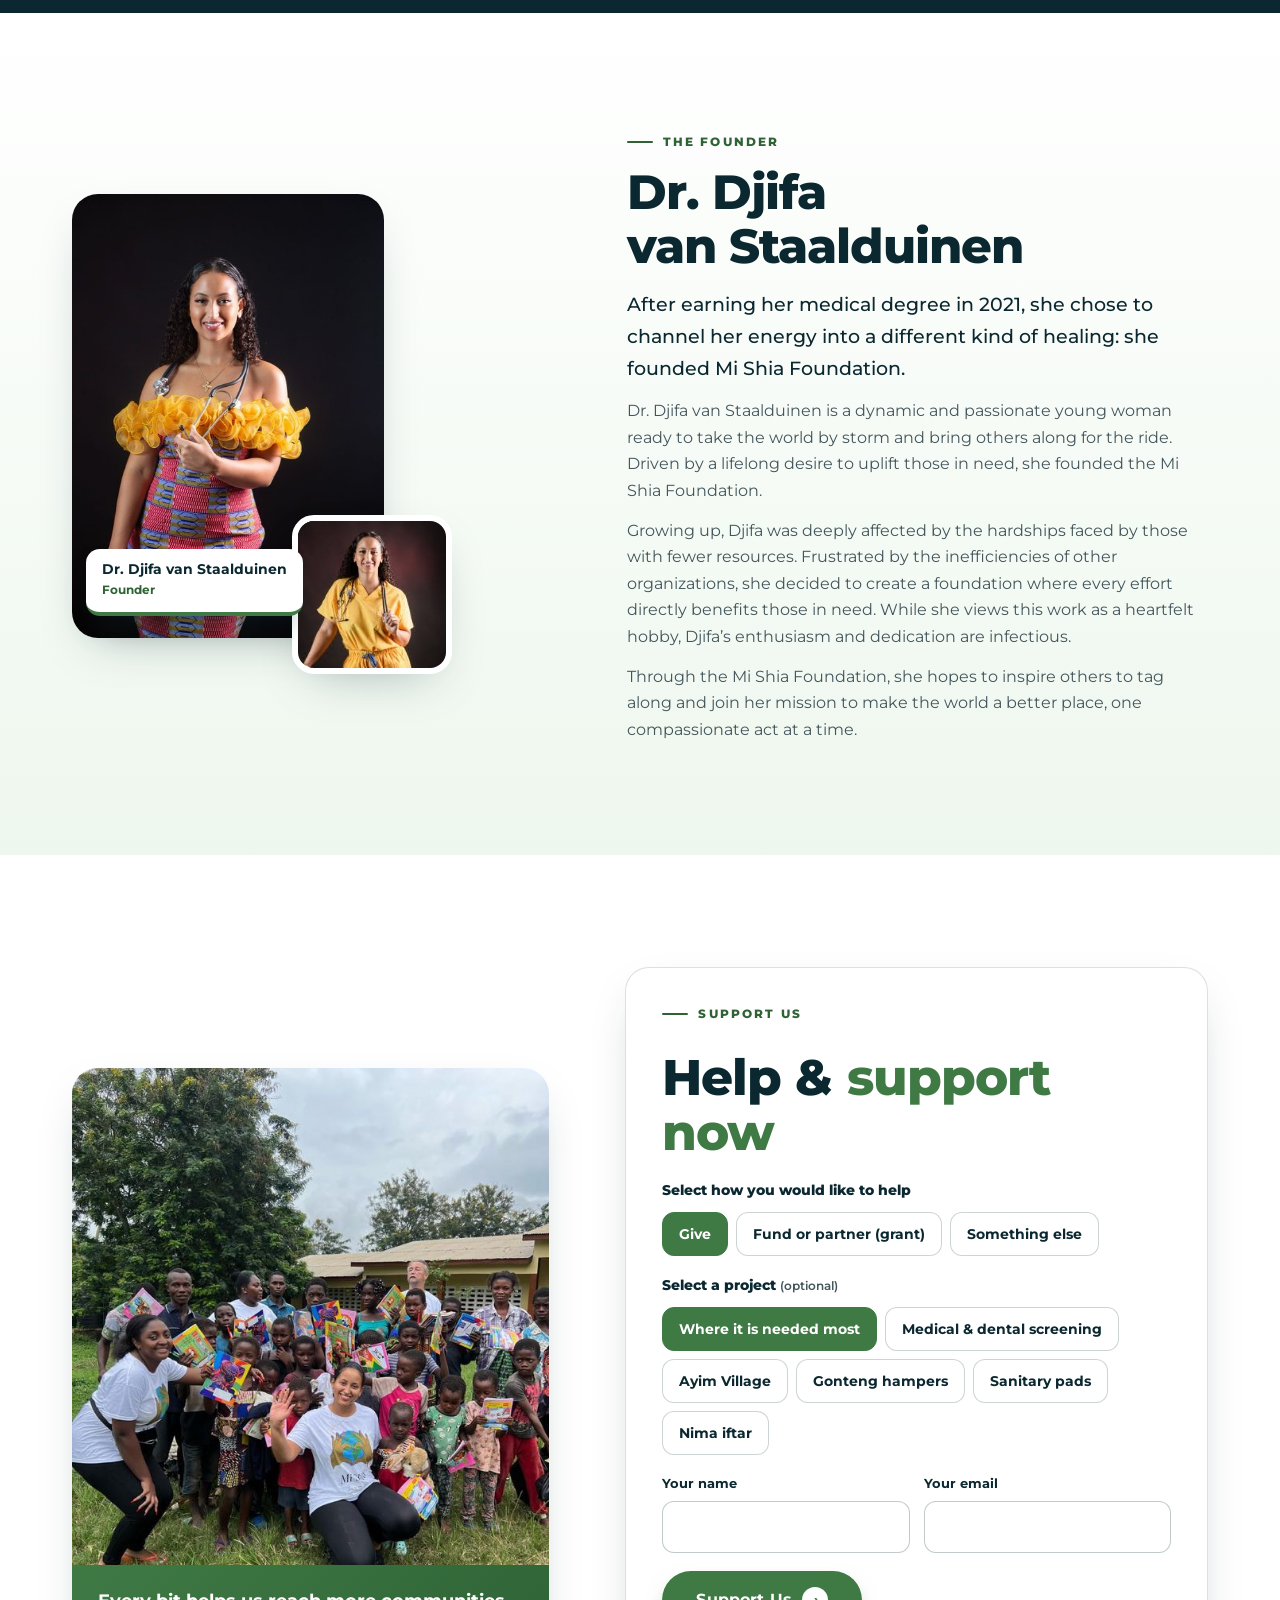
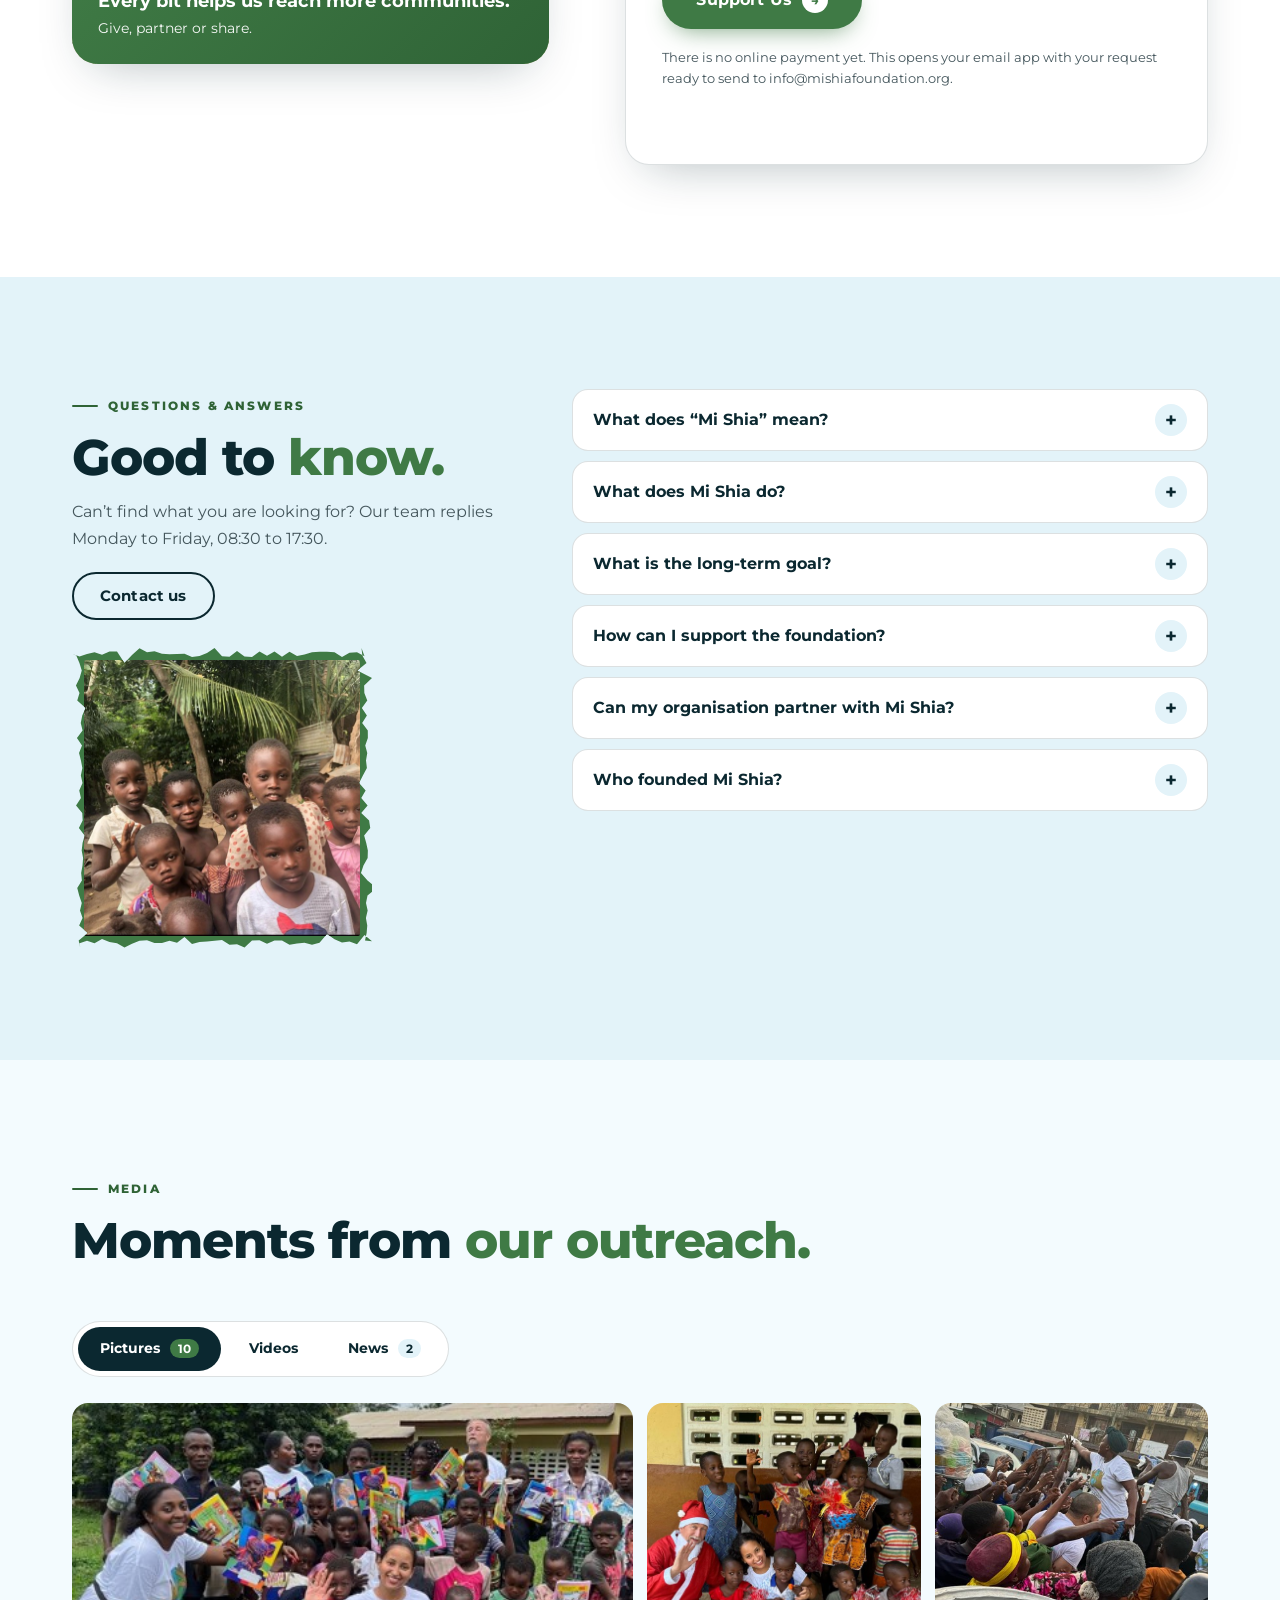
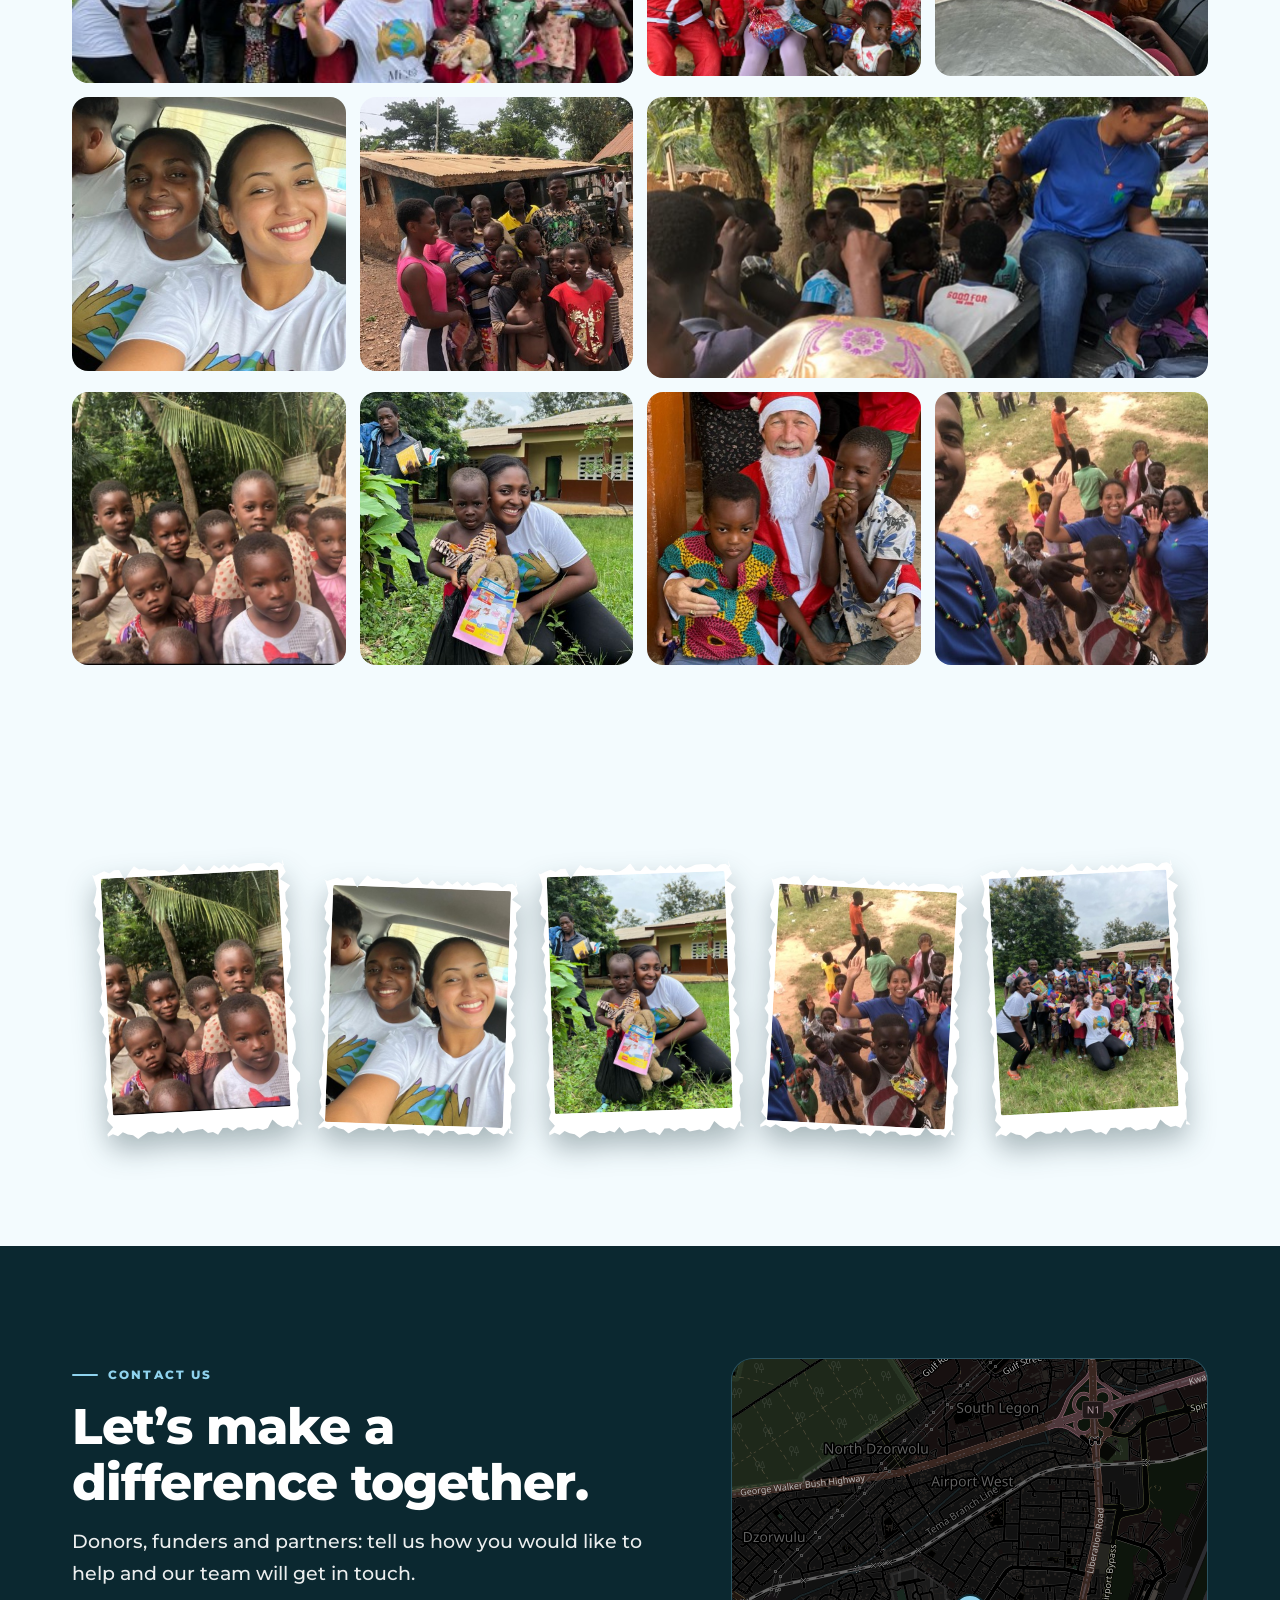
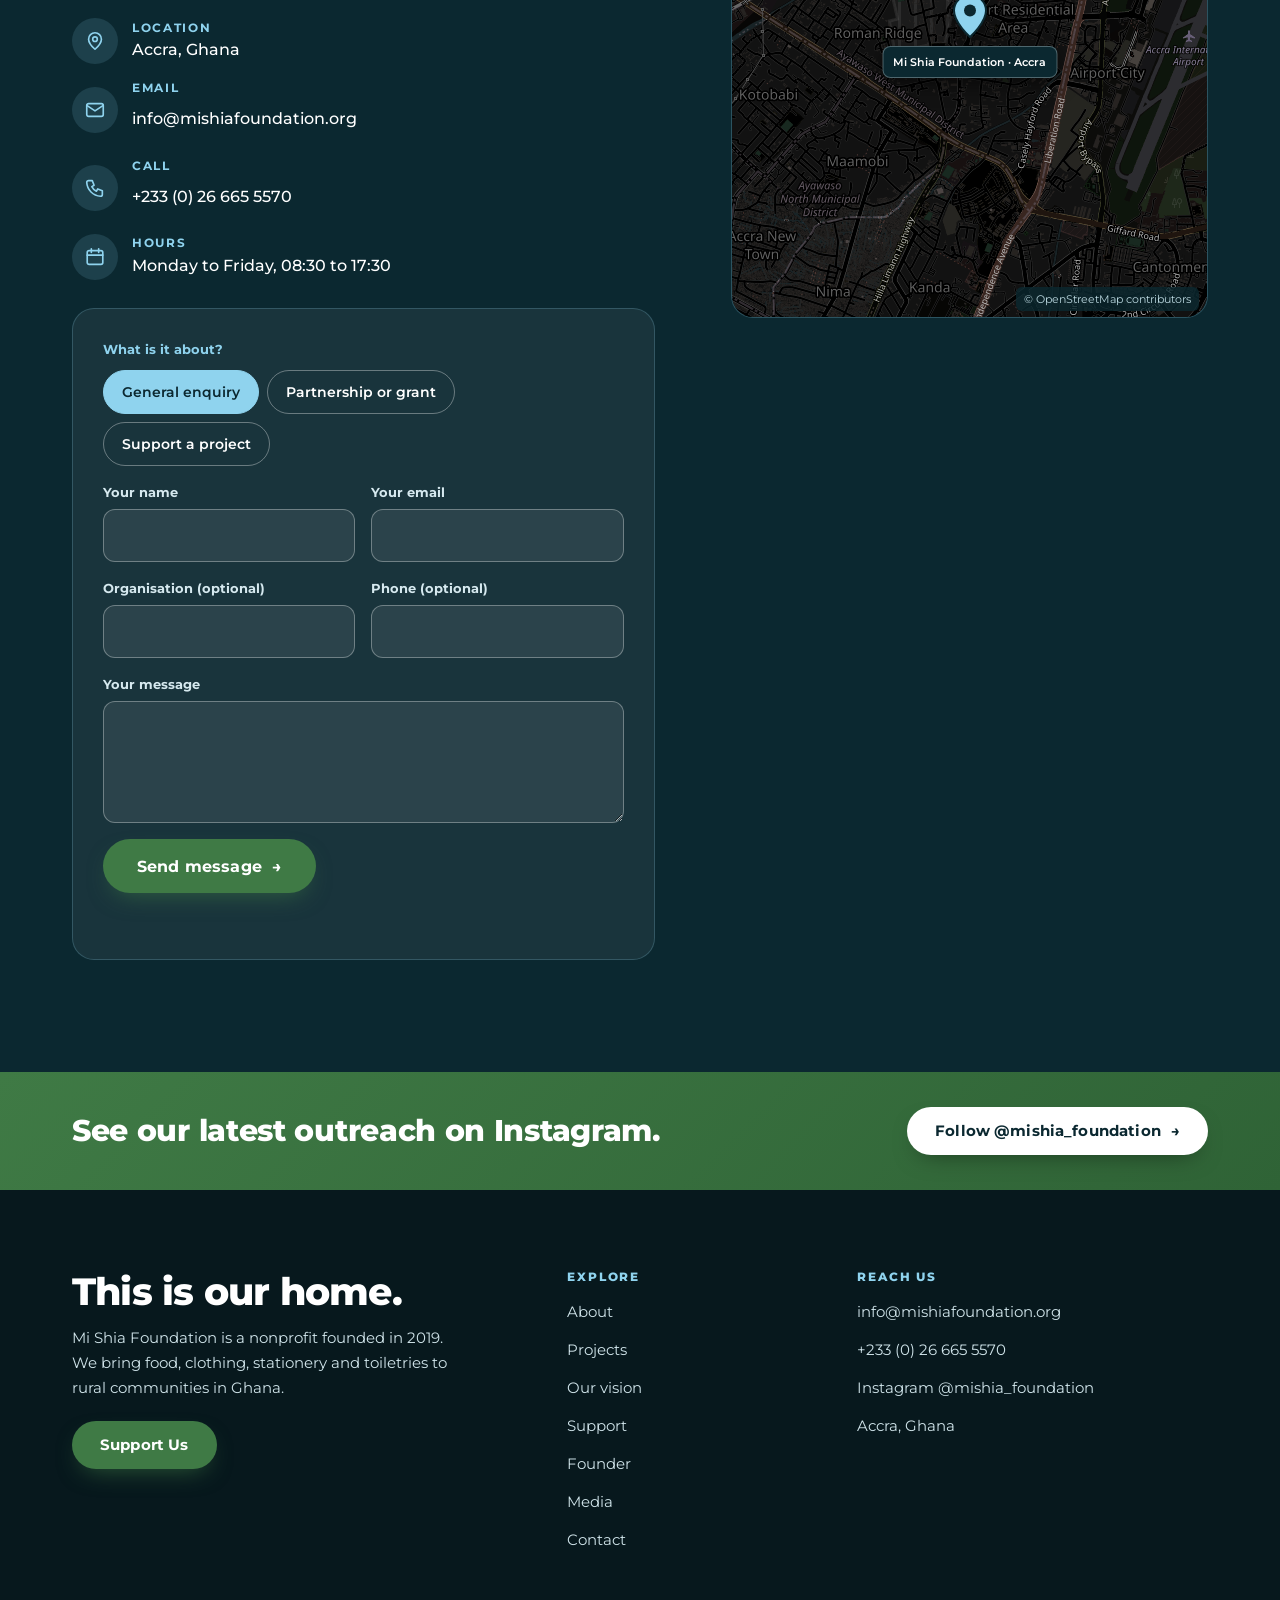
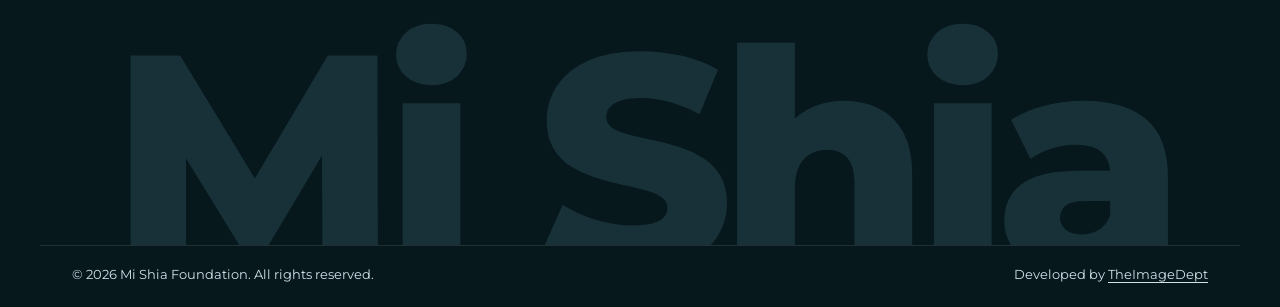
==== commit 39223d5e: "Remove the gallery column from the footer Co-Authored-By: Claude Sonnet 5.5 <noreply@anthropic.com>" ====
--- a/index.html
+++ b/index.html
@@ -576,18 +576,6 @@
         <a href="index.html#media">Media</a>
         <a href="index.html#contact">Contact</a>
       </nav>
-      <div class="foot-col foot-gallery">
-        <h3>Gallery</h3>
-        <ul>
-          <li><a href="index.html#media" tabindex="-1" aria-hidden="true"><img src="assets/images/gallery/thumb/pic5.jpg" alt="" width="90" height="90" loading="lazy" decoding="async"></a></li>
-          <li><a href="index.html#media" tabindex="-1" aria-hidden="true"><img src="assets/images/gallery/thumb/pic2.jpg" alt="" width="90" height="90" loading="lazy" decoding="async"></a></li>
-          <li><a href="index.html#media" tabindex="-1" aria-hidden="true"><img src="assets/images/gallery/thumb/pic6.jpg" alt="" width="90" height="90" loading="lazy" decoding="async"></a></li>
-          <li><a href="index.html#media" tabindex="-1" aria-hidden="true"><img src="assets/images/gallery/thumb/pic8.jpg" alt="" width="90" height="90" loading="lazy" decoding="async"></a></li>
-          <li><a href="index.html#media" tabindex="-1" aria-hidden="true"><img src="assets/images/gallery/thumb/pic.jpg" alt="" width="90" height="90" loading="lazy" decoding="async"></a></li>
-          <li><a href="index.html#media" tabindex="-1" aria-hidden="true"><img src="assets/images/gallery/thumb/pic7.jpg" alt="" width="90" height="90" loading="lazy" decoding="async"></a></li>
-        </ul>
-        <a class="foot-more" href="index.html#media">See all pictures</a>
-      </div>
       <div class="foot-col">
         <h3>Reach us</h3>
         <a href="mailto:info@mishiafoundation.org">info@mishiafoundation.org</a>
--- a/assets/css/site.css
+++ b/assets/css/site.css
@@ -13,8 +13,8 @@
   --mist-2: #e3f3f9;
   --green: #3f7a45;
   --green-2: #5d8d57;
-  --cta: #d63f28;           /* white text on this is 4.7:1 */
-  --cta-dark: #b82f1b;
+  --cta: #3f7a45;           /* white text on this is 5.2:1 */
+  --cta-dark: #2f6336;
   --ink: #111;
   --muted: #44565c;         /* 7:1 on white */
   --line: rgba(11, 40, 48, .14);
@@ -22,8 +22,8 @@
   --shadow: 0 18px 50px -22px rgba(11, 40, 48, .35);
   --nav-h: 68px;
   --bar: 0px;
-  --orange-lt: #ff8a5c;
-  --panel: linear-gradient(135deg, #d4421f 0%, #bf341a 100%);
+  --orange-lt: #8fd3ee;
+  --panel: linear-gradient(135deg, #3f7a45 0%, #2f6336 100%);
   --gut: 20px;
   --ease: cubic-bezier(.16, 1, .3, 1);
 }
@@ -55,7 +55,7 @@
   border: 2px solid transparent; border-radius: 999px; font-weight: 700; font-size: 15px; line-height: 1.2; letter-spacing: .01em;
   text-align: center; cursor: pointer; transition: background .25s, color .25s, border-color .25s, transform .25s var(--ease), box-shadow .25s;
 }
-.btn-cta { background: var(--cta); color: #fff; box-shadow: 0 10px 24px -10px rgba(214, 63, 40, .7); }
+.btn-cta { background: var(--cta); color: #fff; box-shadow: 0 10px 24px -10px rgba(63, 122, 69, .7); }
 .btn-cta:hover { background: var(--cta-dark); transform: translateY(-2px); }
 .btn-outline { border-color: var(--navy); color: var(--navy); background: transparent; }
 .btn-outline:hover { background: var(--navy); color: #fff; }
@@ -70,7 +70,7 @@
 /* ---------- Type ---------- */
 .kicker { display: inline-flex; align-items: center; gap: 10px; font-size: 12px; font-weight: 800; letter-spacing: .18em; text-transform: uppercase; color: var(--green); margin-bottom: 14px; }
 .kicker-light { color: var(--sky); }
-.kicker .dot { width: 8px; height: 8px; border-radius: 50%; background: var(--cta); box-shadow: 0 0 0 4px rgba(214, 63, 40, .25); }
+.kicker .dot { width: 8px; height: 8px; border-radius: 50%; background: var(--cta); box-shadow: 0 0 0 4px rgba(63, 122, 69, .25); }
 h1, h2, h3 { font-weight: 800; letter-spacing: -.02em; line-height: 1.12; color: var(--navy); }
 h2 { font-size: clamp(1.9rem, 5.4vw, 3.1rem); }
 h3 { font-size: 1.2rem; }
@@ -595,7 +595,7 @@
 .hex { flex: none; display: grid; place-items: center; width: 78px; height: 88px; color: #fff; clip-path: polygon(50% 0, 100% 25%, 100% 75%, 50% 100%, 0 75%, 0 25%); }
 .hex svg { width: 34px; height: 34px; fill: none; stroke: #fff; stroke-width: 2.4; stroke-linecap: round; stroke-linejoin: round; }
 .hex .acc { opacity: .8; }
-.hex-orange { background: #d4421f; } .hex-green { background: #3f7a45; } .hex-sky { background: #1b8fb8; } .hex-teal { background: #0b2830; }
+.hex-orange { background: #3f7a45; } .hex-green { background: #5d8d57; } .hex-sky { background: #1b8fb8; } .hex-teal { background: #0b2830; }
 .services { background: #fff; }
 .hexcards { display: grid; gap: 18px; }
 .hexcard { display: grid; justify-items: center; gap: 10px; text-align: center; padding: 30px 22px 28px; border-radius: 24px; background: var(--mist); border: 1px solid var(--line); transition: transform .4s var(--ease), box-shadow .4s, background .3s; }
@@ -655,7 +655,7 @@
 .foot-gallery ul { display: grid; grid-template-columns: repeat(3, 72px); gap: 6px; }
 .foot-gallery img { width: 72px; height: 72px; object-fit: cover; border-radius: 8px; }
 .foot-more { margin-top: 6px; }
-@media (min-width: 800px) { .foot-top { grid-template-columns: 1.4fr .7fr 1.1fr 1fr; gap: 44px; } }
+@media (min-width: 800px) { .foot-top { grid-template-columns: 1.5fr .8fr 1.2fr; gap: 56px; } }
 @media (max-width: 799px) { .foot-gallery { display: none; } }
 .hexcard { align-content: start; }
 .brush-about { left: auto; right: -16%; top: auto; bottom: 12%; width: 74%; height: 120px; transform: rotate(14deg); }
@@ -692,7 +692,7 @@
 .proj-img { position: relative; margin-bottom: 22px; }
 .proj .ph { overflow: hidden; border-radius: 16px; }
 .proj .ph img { width: 100%; aspect-ratio: 4 / 3; object-fit: cover; }
-.proj-tag { position: absolute; left: 14px; bottom: -17px; max-width: calc(100% - 28px); padding: 7px 16px; border-radius: 999px; background: var(--cta); color: #fff; font-size: 12px; font-weight: 800; letter-spacing: .02em; line-height: 1.3; box-shadow: 0 8px 16px -8px rgba(214, 63, 40, .8); }
+.proj-tag { position: absolute; left: 14px; bottom: -17px; max-width: calc(100% - 28px); padding: 7px 16px; border-radius: 999px; background: var(--cta); color: #fff; font-size: 12px; font-weight: 800; letter-spacing: .02em; line-height: 1.3; box-shadow: 0 8px 16px -8px rgba(63, 122, 69, .8); }
 .proj .proj-body { padding: 8px 10px 10px; gap: 8px; width: 100%; }
 .proj-foot { display: flex; align-items: center; justify-content: space-between; gap: 12px; width: 100%; margin-top: 8px; padding-top: 14px; border-top: 1px dashed rgba(11, 40, 48, .22); }
 .proj-foot .link-arrow { color: var(--navy); }
@@ -732,11 +732,11 @@
 
 /* photos in ragged brush-edge frames */
 .about-photo { filter: drop-shadow(0 22px 26px rgba(11, 40, 48, .3)); }
-.about-photo img { border-radius: 0; box-shadow: none; -webkit-mask: url("../images/frame.svg") center / 100% 100% no-repeat; mask: url("../images/frame.svg") center / 100% 100% no-repeat; }
+.about-photo img { border-radius: 0; box-shadow: none; clip-path: var(--ragged); }
 .frames { filter: drop-shadow(0 14px 14px rgba(11, 40, 48, .32)); }
-.frames li { padding: 11px; background: #fff; -webkit-mask: url("../images/frame.svg") center / 100% 100% no-repeat; mask: url("../images/frame.svg") center / 100% 100% no-repeat; }
+.frames li { padding: 11px; background: #fff; clip-path: var(--ragged); }
 .frames img { border: 0; border-radius: 2px; box-shadow: none; }
-.faq-photo { max-width: 300px; margin: 28px 0 0; padding: 12px; background: var(--cta); -webkit-mask: url("../images/frame.svg") center / 100% 100% no-repeat; mask: url("../images/frame.svg") center / 100% 100% no-repeat; filter: none; }
+.faq-photo { max-width: 300px; margin: 28px 0 0; padding: 12px; background: var(--cta); clip-path: var(--ragged); filter: none; }
 .faq-photo img { width: 100%; aspect-ratio: 1; object-fit: cover; border-radius: 2px; }
 @media (max-width: 899px) { .faq-photo { display: none; } }
 
@@ -751,13 +751,13 @@
    orange top bar, transparent nav, dark/orange hero panels, about photo cluster,
    multicolour hexagons, tri-panel banner, donate widget
    ===================================================================== */
-.hex-yellow { background: #f2b632; } .hex-purple { background: #7b3fb0; }
+.hex-yellow { background: #1b8fb8; } .hex-purple { background: #0b2830; }
 .btn-cta .arr, .arr-w { background: #fff; color: var(--cta); }
 .chip-white { background: #fff; color: var(--cta-dark); }
 
 /* top bar: orange */
 @media (min-width: 900px) {
-  .topbar { background: linear-gradient(90deg, #e0502a, #cc3d1d); color: #fff; }
+  .topbar { background: linear-gradient(90deg, #3f7a45, #2f6336); color: #fff; }
   .topbar-in { justify-content: space-between; }
   .topbar p { gap: 26px; }
   .tb-left span { padding-left: 0; }
@@ -792,9 +792,9 @@
 .about-cluster { position: relative; isolation: isolate; width: 100%; max-width: 540px; margin-inline: auto; aspect-ratio: 1 / .98; filter: drop-shadow(0 20px 22px rgba(11, 40, 48, .28)); }
 .ac { position: absolute; margin: 0; display: flex; }
 .ac img { width: 100%; height: 100%; object-fit: cover; display: block; }
-.ac-main { right: 0; top: 0; width: 62%; aspect-ratio: 3 / 4; -webkit-mask: url("../images/frame.svg") center / 100% 100% no-repeat; mask: url("../images/frame.svg") center / 100% 100% no-repeat; }
-.ac-a { left: 0; bottom: 0; width: 44%; aspect-ratio: 1; padding: 9px; background: #fff; -webkit-mask: url("../images/frame.svg") center / 100% 100% no-repeat; mask: url("../images/frame.svg") center / 100% 100% no-repeat; }
-.ac-b { left: 5%; top: 8%; width: 31%; aspect-ratio: 3 / 4; padding: 8px; background: #fff; -webkit-mask: url("../images/frame.svg") center / 100% 100% no-repeat; mask: url("../images/frame.svg") center / 100% 100% no-repeat; }
+.ac-main { right: 0; top: 0; width: 62%; aspect-ratio: 3 / 4; clip-path: var(--ragged); }
+.ac-a { left: 0; bottom: 0; width: 44%; aspect-ratio: 1; padding: 9px; background: #fff; clip-path: var(--ragged); }
+.ac-b { left: 5%; top: 8%; width: 31%; aspect-ratio: 3 / 4; padding: 8px; background: #fff; clip-path: var(--ragged); }
 .about-cluster .about-badge { left: auto; right: -6px; bottom: 12%; z-index: 3; }
 .about-cluster .brush-about { left: auto; right: -14%; top: auto; bottom: 8%; width: 80%; height: 110px; transform: rotate(12deg); }
 .about-feats { display: grid; gap: 14px; margin: 22px 0 6px; }
@@ -859,3 +859,9 @@
 .donate-card .f-status.err { color: var(--cta-dark); }
 @media (min-width: 640px) { .d-row { grid-template-columns: 1fr 1fr; } }
 @media (min-width: 900px) { .donate-grid { grid-template-columns: .9fr 1.1fr; gap: clamp(36px, 6vw, 80px); } .donate-card { padding: 36px; } }
+
+/* ragged photo edge (same shape as before, as a clip-path so it never depends on an image file loading) */
+:root { --ragged: polygon(0.00% 1.90%, 2.50% 2.84%, 5.00% 2.02%, 7.50% 1.36%, 10.00% 2.26%, 12.50% 1.18%, 15.00% 1.18%, 17.50% 4.94%, 20.00% 2.30%, 22.50% 0.04%, 25.00% 1.38%, 27.50% 1.06%, 30.00% 1.88%, 32.50% 2.04%, 35.00% 2.00%, 37.50% 1.92%, 40.00% 3.00%, 42.50% 2.68%, 45.00% 1.64%, 47.50% 0.00%, 50.00% 2.70%, 52.50% 2.92%, 55.00% 1.00%, 57.50% 2.82%, 60.00% 2.96%, 62.50% 1.14%, 65.00% 2.56%, 67.50% 1.18%, 70.00% 2.92%, 72.50% 1.24%, 75.00% 2.66%, 77.50% 2.12%, 80.00% 1.38%, 82.50% 1.26%, 85.00% 1.24%, 87.50% 1.42%, 90.00% 2.94%, 92.50% 1.60%, 95.00% 1.42%, 97.50% 2.70%, 96.50% 0.00%, 96.78% 2.50%, 98.17% 5.00%, 95.12% 7.50%, 100.00% 10.00%, 97.38% 12.50%, 97.45% 15.00%, 98.42% 17.50%, 96.62% 20.00%, 98.30% 22.50%, 96.72% 25.00%, 98.60% 27.50%, 98.62% 30.00%, 97.75% 32.50%, 98.42% 35.00%, 98.00% 37.50%, 98.30% 40.00%, 96.97% 42.50%, 95.70% 45.00%, 97.88% 47.50%, 96.42% 50.00%, 98.53% 52.50%, 96.42% 55.00%, 99.03% 57.50%, 99.42% 60.00%, 97.38% 62.50%, 98.08% 65.00%, 98.62% 67.50%, 98.55% 70.00%, 97.15% 72.50%, 96.33% 75.00%, 98.50% 77.50%, 101.55% 80.00%, 98.50% 82.50%, 98.00% 85.00%, 98.55% 87.50%, 97.97% 90.00%, 98.42% 92.50%, 98.22% 95.00%, 97.67% 97.50%, 100.00% 97.76%, 97.50% 95.62%, 95.00% 98.76%, 92.50% 97.78%, 90.00% 98.16%, 87.50% 97.04%, 85.00% 95.28%, 82.50% 98.22%, 80.00% 98.92%, 77.50% 98.22%, 75.00% 98.50%, 72.50% 98.86%, 70.00% 97.48%, 67.50% 97.50%, 65.00% 98.60%, 62.50% 97.40%, 60.00% 97.44%, 57.50% 99.80%, 55.00% 98.70%, 52.50% 98.90%, 50.00% 97.34%, 47.50% 97.56%, 45.00% 97.82%, 42.50% 97.98%, 40.00% 98.68%, 37.50% 96.32%, 35.00% 98.22%, 32.50% 97.56%, 30.00% 98.30%, 27.50% 98.28%, 25.00% 97.38%, 22.50% 97.54%, 20.00% 98.60%, 17.50% 99.78%, 15.00% 98.36%, 12.50% 97.96%, 10.00% 97.02%, 7.50% 98.42%, 5.00% 97.54%, 2.50% 98.40%, 2.77% 100.00%, 2.23% 97.50%, 5.25% 95.00%, 2.38% 92.50%, 3.52% 90.00%, 2.67% 87.50%, 3.25% 85.00%, 2.40% 82.50%, 1.75% 80.00%, 3.30% 77.50%, 3.05% 75.00%, 3.50% 72.50%, 3.70% 70.00%, 3.23% 67.50%, 3.52% 65.00%, 4.22% 62.50%, 2.30% 60.00%, 3.55% 57.50%, 3.42% 55.00%, 1.35% 52.50%, 2.98% 50.00%, 2.42% 47.50%, 3.50% 45.00%, 2.95% 42.50%, 3.45% 40.00%, 2.98% 37.50%, 2.35% 35.00%, 3.33% 32.50%, 1.65% 30.00%, 3.52% 27.50%, 2.92% 25.00%, 3.42% 22.50%, 4.53% 20.00%, 1.75% 17.50%, 2.50% 15.00%, 1.32% 12.50%, 2.55% 10.00%, 3.25% 7.50%, 2.48% 5.00%, 1.43% 2.50%); }
+/* the nav button never wraps */
+.nav-cta { white-space: nowrap; flex: none; }
+@media (max-width: 359px) { .nav-cta .arr { display: none; } }
